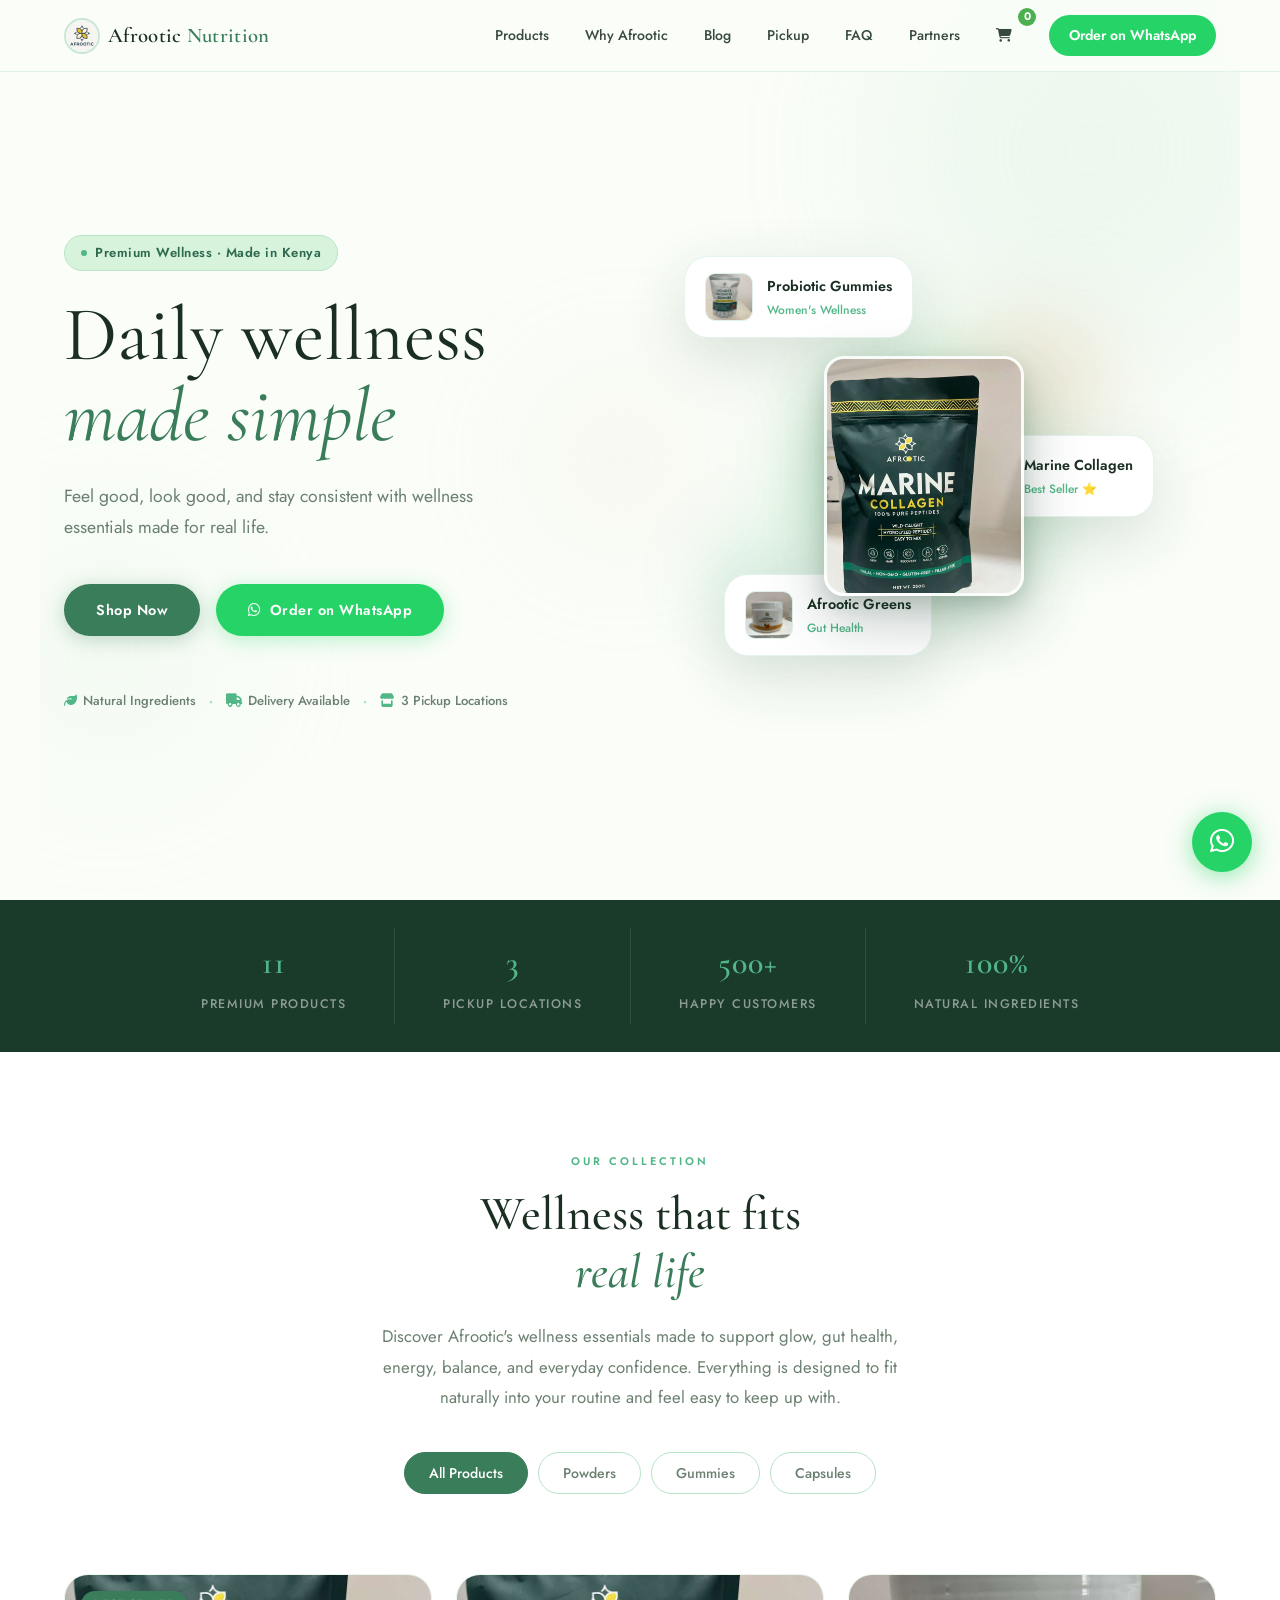
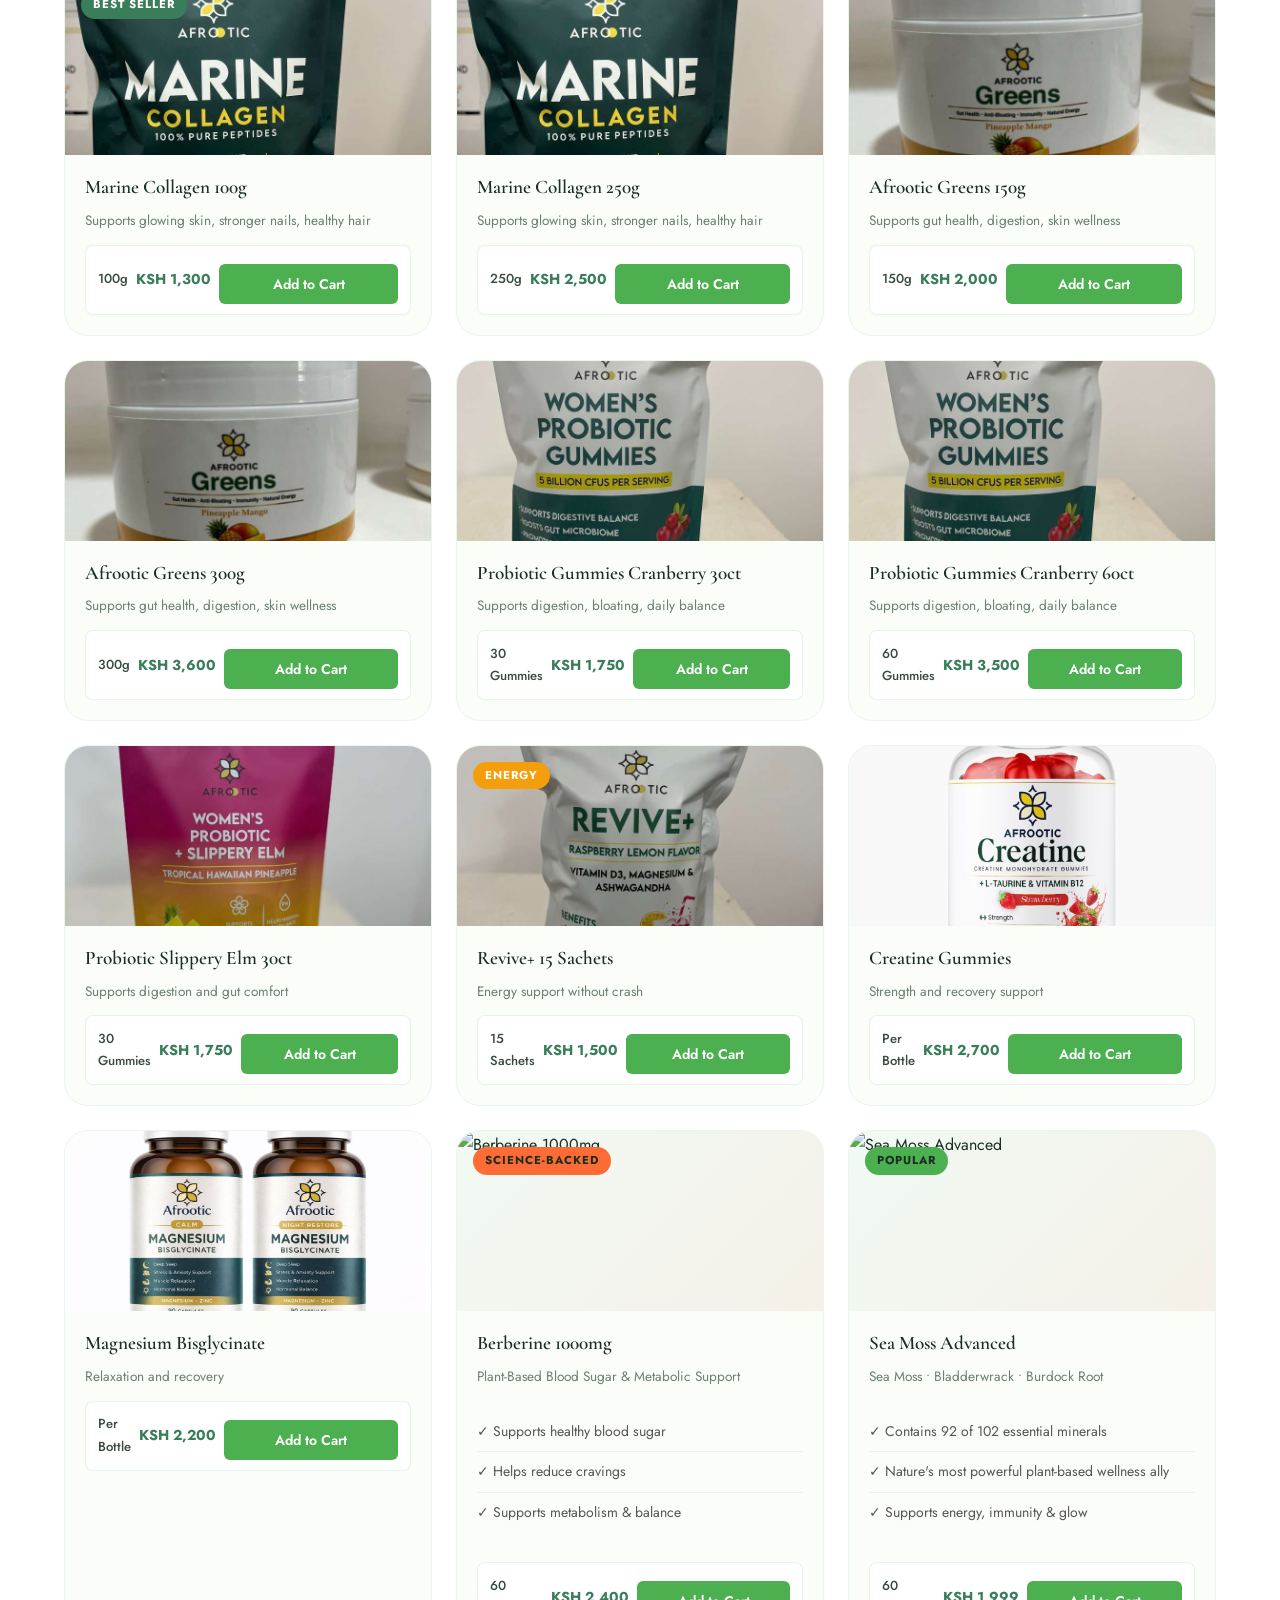
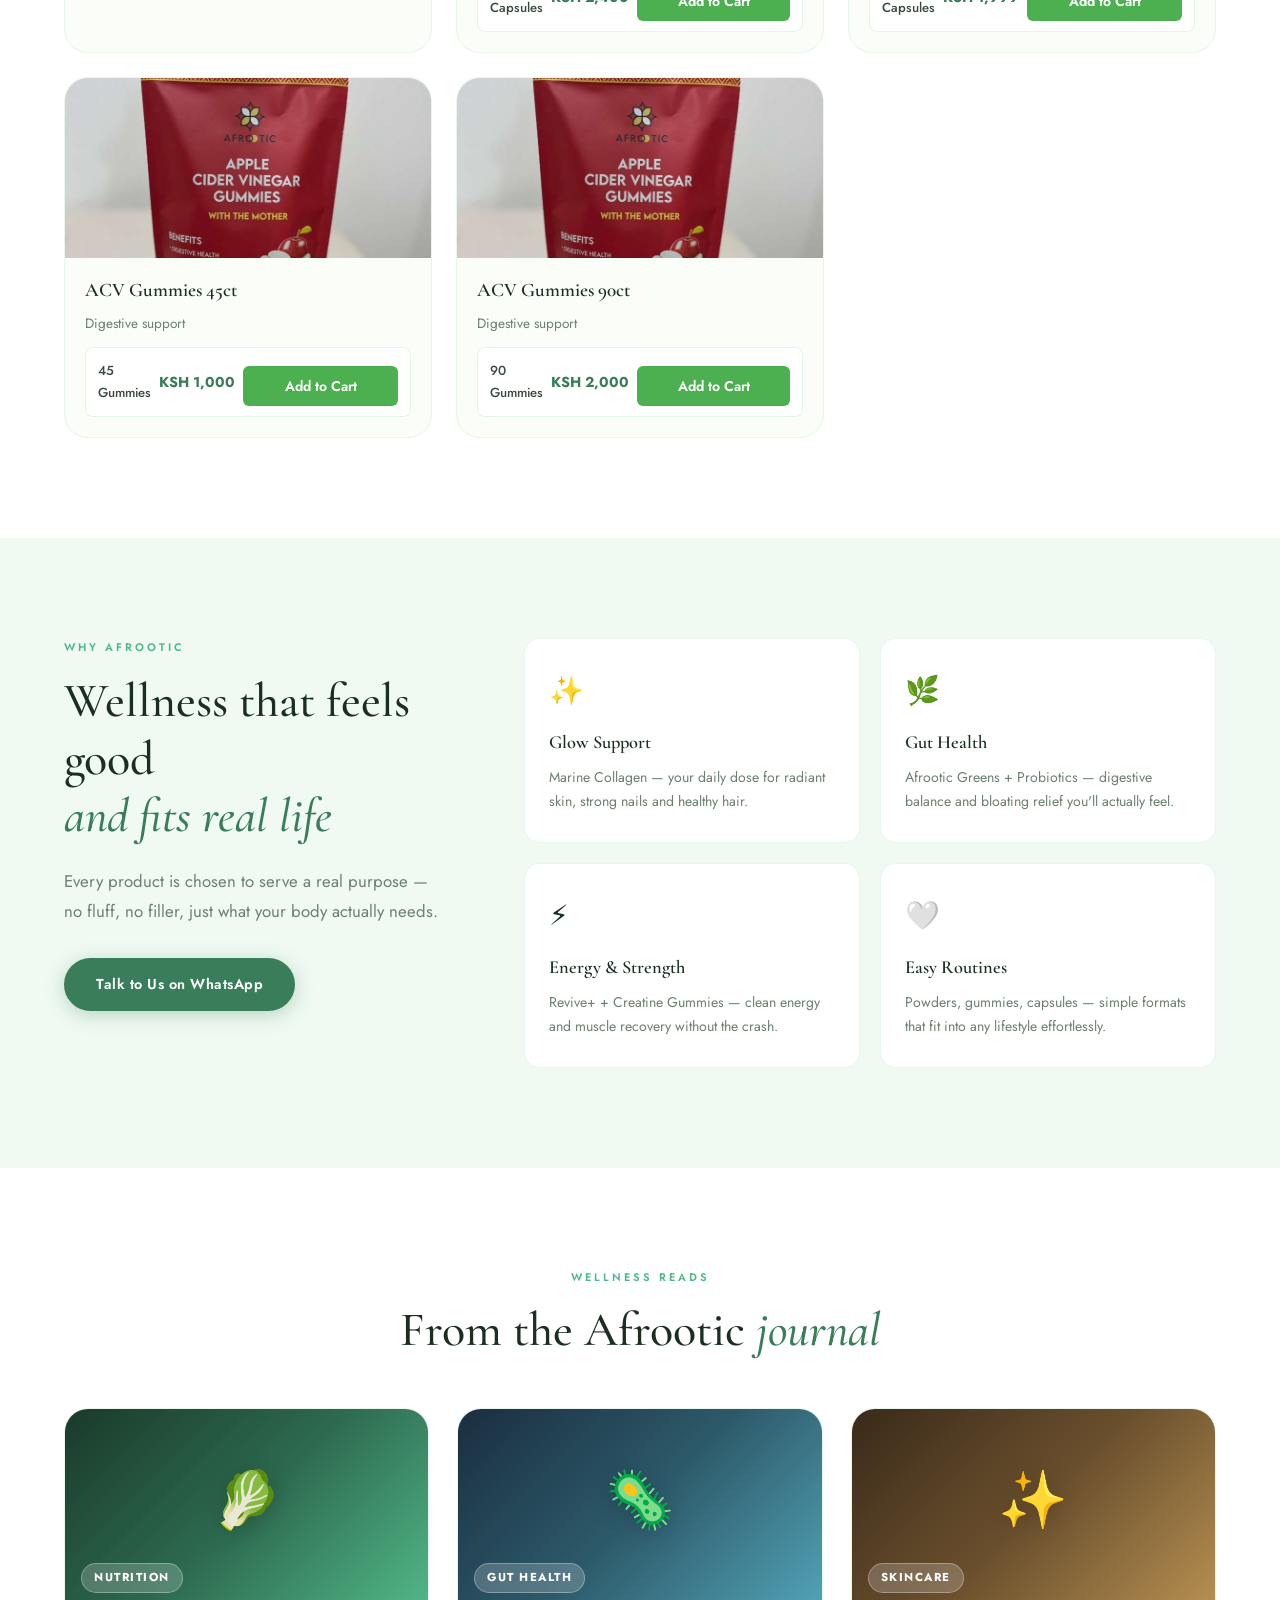
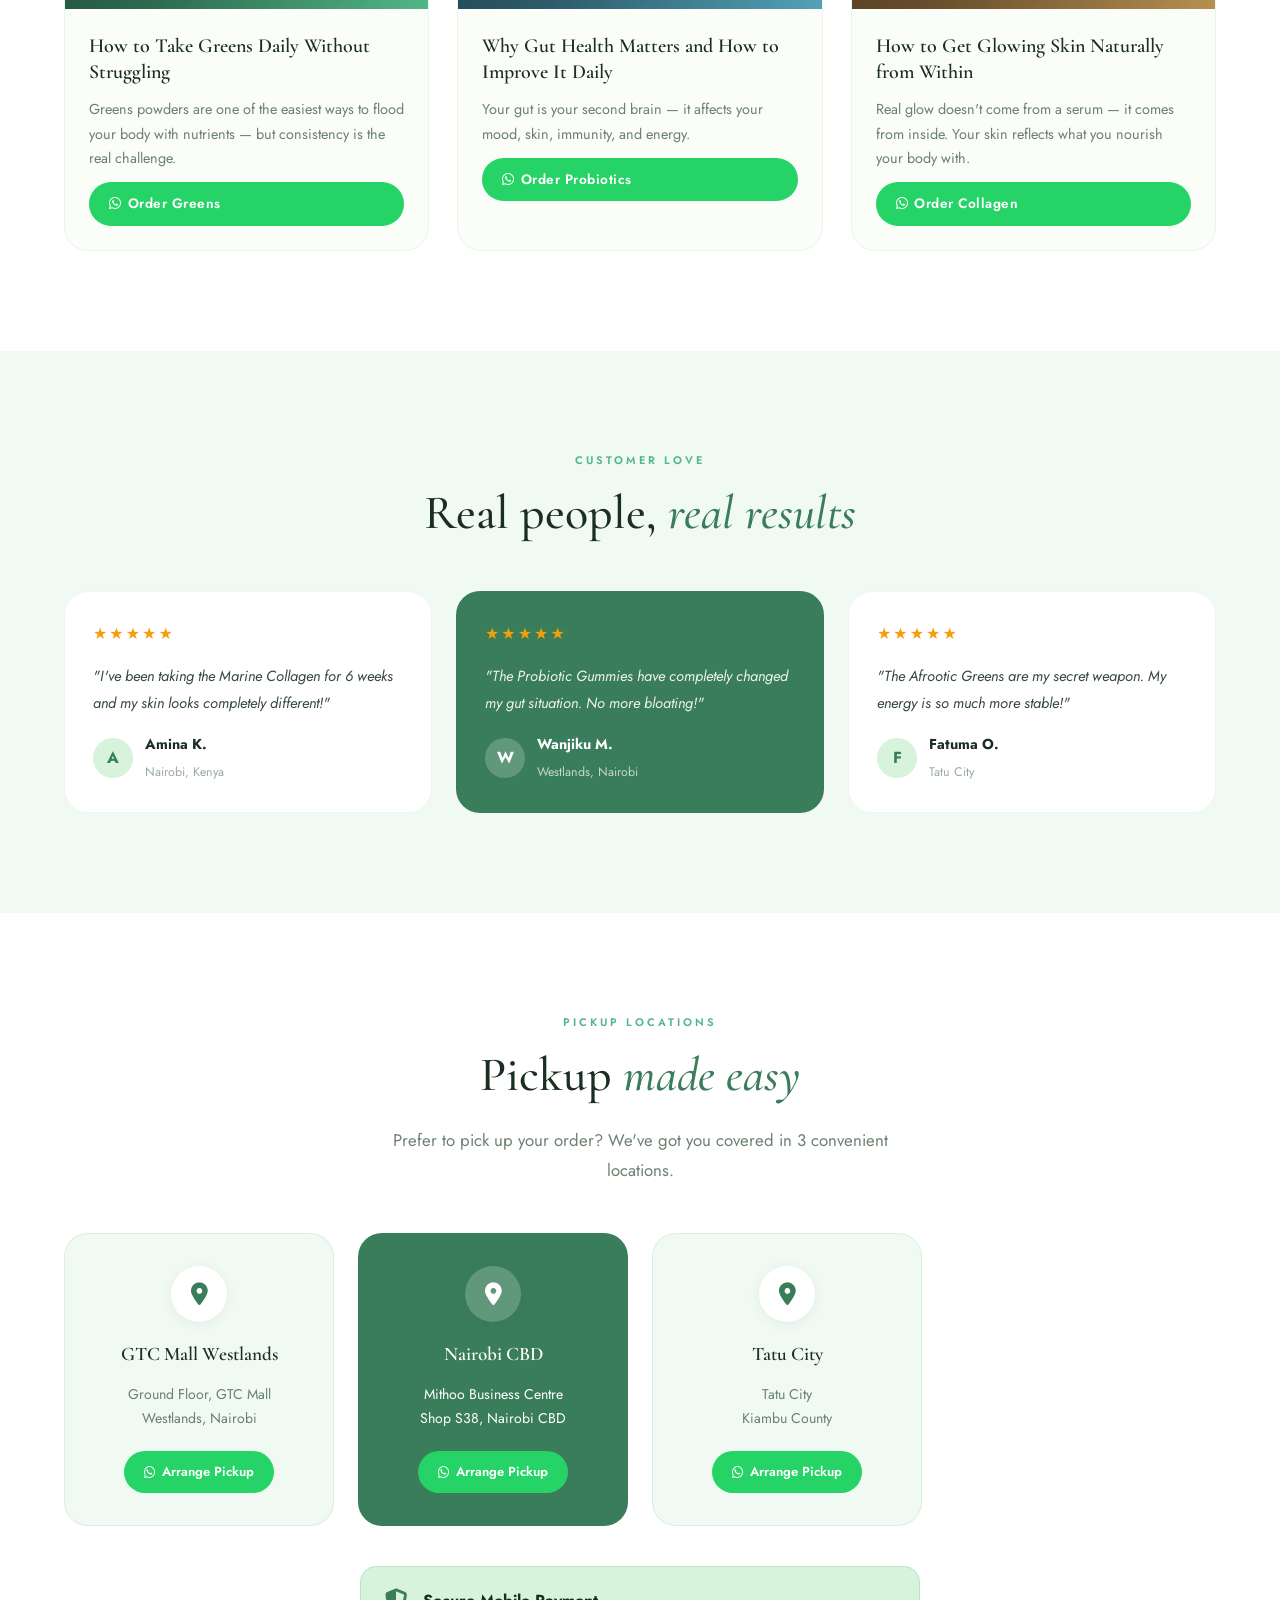
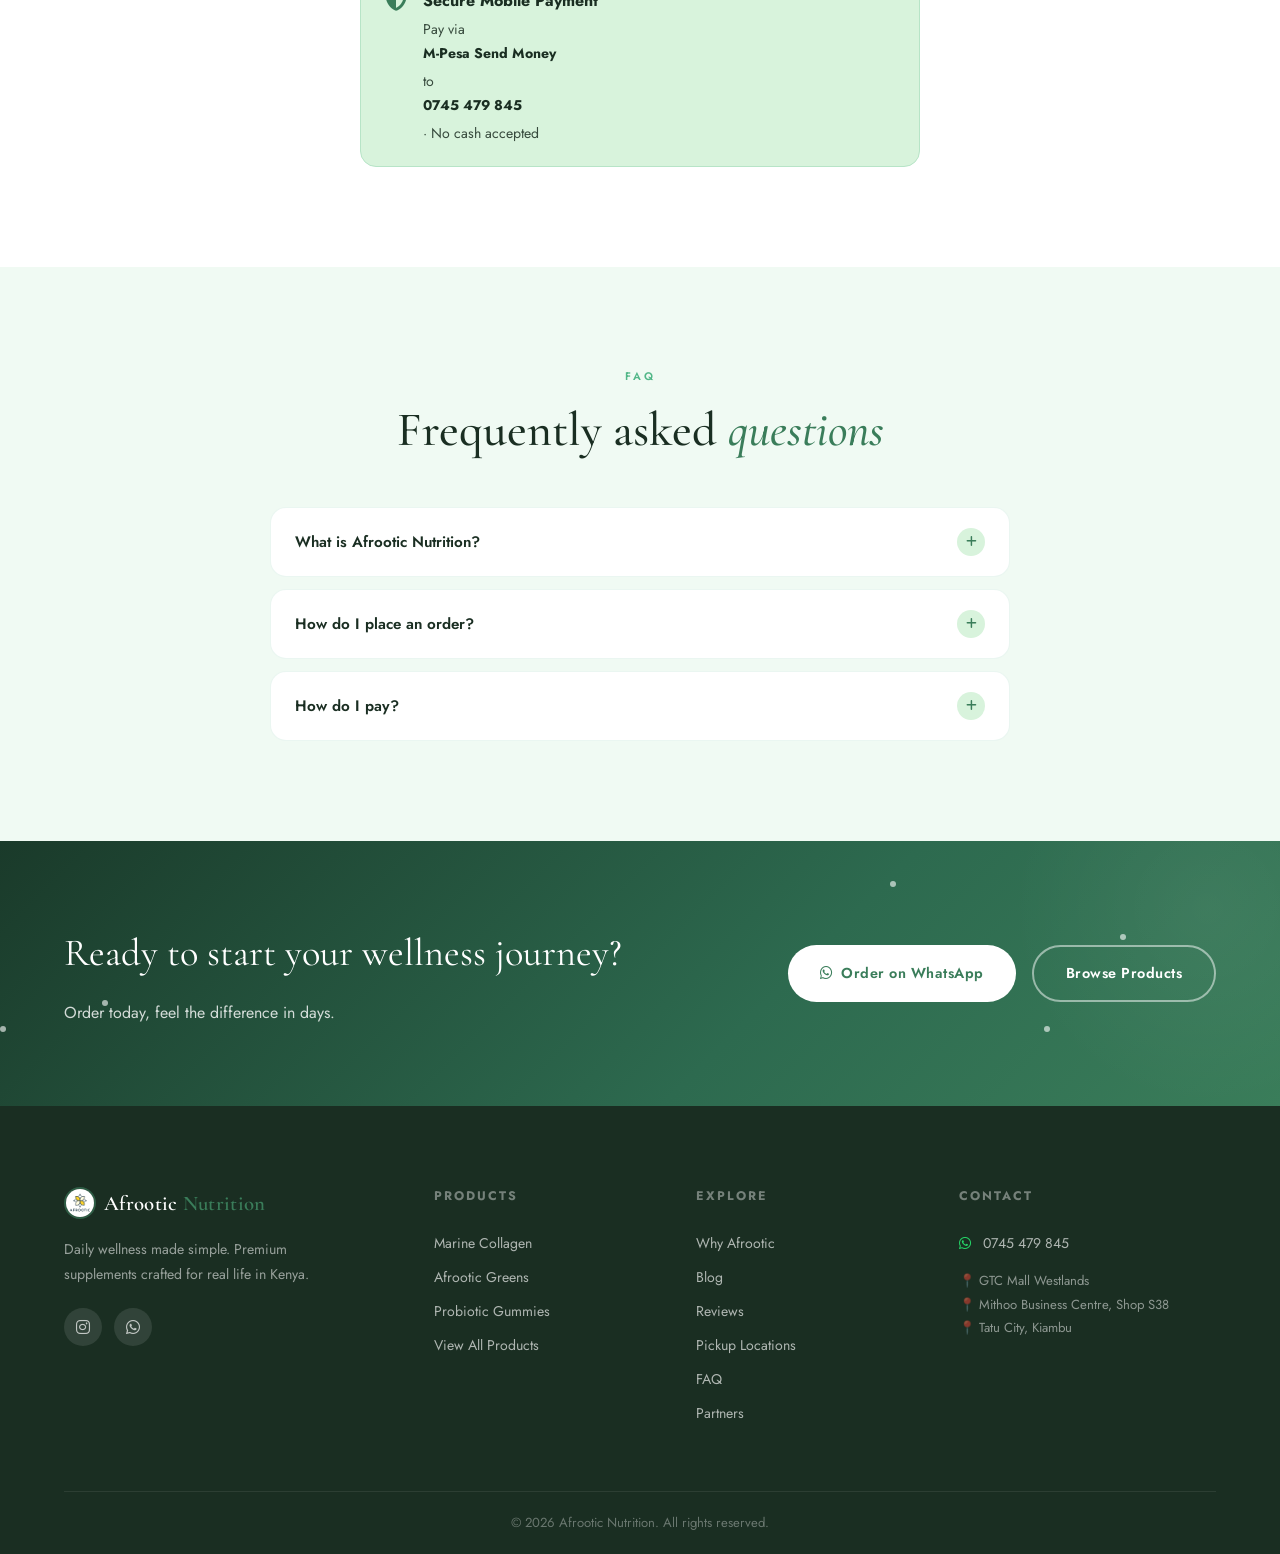
==== index.html @ b2a1a31c "Update index.html" ====
<!DOCTYPE html>
<html lang="en">
<head>
<meta charset="UTF-8" />
<meta name="viewport" content="width=device-width, initial-scale=1.0" />
<title>Afrootic Nutrition | Daily Wellness Made Simple</title>
<meta name="description" content="Afrootic Nutrition – Premium wellness essentials made for real life. Shop Marine Collagen, Greens, Probiotics, Creatine Gummies and more. Order online or on WhatsApp. Delivery & pickup available in Nairobi and Kiambu." />
<meta name="keywords" content="Afrootic Nutrition, marine collagen Kenya, greens powder Nairobi, probiotic gummies, women wellness Kenya, gut health supplements, collagen powder Kenya, sea moss capsules, magnesium bisglycinate, berberine supplement" />
<meta name="author" content="Afrootic Nutrition" />
<meta property="og:title" content="Afrootic Nutrition | Daily Wellness Made Simple" />
<meta property="og:description" content="Feel good, look good, and stay consistent with wellness essentials made for real life." />
<meta property="og:type" content="website" />
<meta property="og:url" content="https://afrootic.co.ke" />
<link rel="canonical" href="https://afrootic.co.ke" />
<!-- Fonts -->
<link rel="preconnect" href="https://fonts.googleapis.com" />
<link rel="preconnect" href="https://fonts.gstatic.com" crossorigin />
<link href="https://fonts.googleapis.com/css2?family=Cormorant+Garamond:ital,wght@0,300;0,400;0,500;0,600;1,300;1,400&family=Jost:wght@300;400;500;600;700&display=swap" rel="stylesheet" />
<!-- Font Awesome -->
<link rel="stylesheet" href="https://cdn.jsdelivr.net/npm/@fortawesome/fontawesome-free@6.5.0/css/all.min.css" />
<!-- Main CSS -->
<link rel="stylesheet" href="css/style.css" />
<!-- Animations CSS -->
<link rel="stylesheet" href="css/animations.css" />
<style>
/* Cart Icon Styles */
.cart-icon {
    position: relative;
    color: #2C5F2D;
    font-size: 20px;
    margin-right: 15px;
}
.cart-count {
    position: absolute;
    top: -8px;
    right: -10px;
    background: #4CAF50;
    color: white;
    border-radius: 50%;
    width: 18px;
    height: 18px;
    display: flex;
    align-items: center;
    justify-content: center;
    font-size: 11px;
    font-weight: bold;
}
.add-to-cart-btn {
    width: 100%;
    padding: 10px 15px;
    background: #4CAF50;
    color: white;
    border: none;
    border-radius: 6px;
    font-size: 14px;
    font-weight: 600;
    cursor: pointer;
    transition: all 0.3s;
    margin-top: 8px;
}
.add-to-cart-btn:hover {
    background: #45a049;
    transform: translateY(-2px);
    box-shadow: 0 4px 12px rgba(76, 175, 80, 0.3);
}
.cart-notification {
    position: fixed;
    bottom: 100px;
    right: 20px;
    background: #4CAF50;
    color: white;
    padding: 15px 25px;
    border-radius: 8px;
    box-shadow: 0 4px 12px rgba(0,0,0,0.2);
    z-index: 10000;
    transform: translateX(400px);
    transition: transform 0.3s ease;
    font-weight: 500;
}
.cart-notification.show {
    transform: translateX(0);
}
</style>
</head>
<body>
<!-- ============================================================
NAVIGATION
============================================================ -->
<header id="navbar">
<div class="nav-container">
<a href="index.html" class="logo">
<img src="images/logo.jpg" alt="Afrootic Nutrition Logo" class="logo-img" />
<span class="logo-text">Afrootic <span>Nutrition</span></span>
</a>
<nav class="nav-links" id="navLinks">
<a href="#collection">Products</a>
<a href="#why">Why Afrootic</a>
<a href="#blog">Blog</a>
<a href="#pickup">Pickup</a>
<a href="#faq">FAQ</a>
<a href="opportunities.html">Partners</a>
<a href="cart.html" class="cart-icon">
<i class="fas fa-shopping-cart"></i>
<span class="cart-count" id="cart-count">0</span>
</a>
<a href="https://wa.me/254745479845?text=Hi!%20I%27d%20like%20to%20order%20from%20Afrootic%20Nutrition" target="_blank" class="nav-cta">Order on WhatsApp</a>
</nav>
<button class="hamburger" id="hamburger" aria-label="Open menu">
<span></span><span></span><span></span>
</button>
</div>
</header>
<!-- Mobile Menu Overlay -->
<div class="mobile-overlay" id="mobileOverlay"></div>
<!-- ============================================================
HERO SECTION
============================================================ -->
<section class="hero" id="home">
<div class="hero-bg-shapes">
<div class="shape shape-1"></div>
<div class="shape shape-2"></div>
<div class="shape shape-3"></div>
</div>
<div class="hero-content">
<div class="hero-badge">
<span class="badge-dot"></span>
Premium Wellness · Made in Kenya
</div>
<h1 class="hero-headline">Daily wellness<br /><em>made simple</em></h1>
<p class="hero-sub">Feel good, look good, and stay consistent with wellness essentials made for real life.</p>
<div class="hero-cta-group">
<a href="#collection" class="btn btn-primary">Shop Now</a>
<a href="https://wa.me/254745479845?text=Hi!%20I%27d%20like%20to%20order%20from%20Afrootic%20Nutrition" target="_blank" class="btn btn-whatsapp">
<i class="fab fa-whatsapp"></i> Order on WhatsApp
</a>
</div>
<div class="hero-trust">
<div class="trust-item"><i class="fas fa-leaf"></i> Natural Ingredients</div>
<div class="trust-divider">·</div>
<div class="trust-item"><i class="fas fa-truck"></i> Delivery Available</div>
<div class="trust-divider">·</div>
<div class="trust-item"><i class="fas fa-store"></i> 3 Pickup Locations</div>
</div>
</div>
<div class="hero-visual">
<div class="hero-product-stack">
<div class="product-orb orb-1"></div>
<div class="product-orb orb-2"></div>
<div class="product-orb orb-3"></div>
<div class="hero-center-img floating">
<img src="images/marine-collagen-250g.jpg" alt="Marine Collagen 250g" />
</div>
<div class="hero-product-card floating">
<div class="hpc-img"><img src="images/marine-collagen-100g.jpg" alt="Marine Collagen" /></div>
<div class="hpc-info">
<strong>Marine Collagen</strong>
<span>Best Seller ⭐</span>
</div>
</div>
<div class="hero-product-card floating delay-1">
<div class="hpc-img"><img src="images/greens-pineapple-mango.jpg" alt="Afrootic Greens" /></div>
<div class="hpc-info">
<strong>Afrootic Greens</strong>
<span>Gut Health</span>
</div>
</div>
<div class="hero-product-card floating delay-2">
<div class="hpc-img"><img src="images/probiotic-cranberry.jpg" alt="Probiotic Gummies" /></div>
<div class="hpc-info">
<strong>Probiotic Gummies</strong>
<span>Women's Wellness</span>
</div>
</div>
</div>
</div>
</section>
<!-- ============================================================
COLLECTION INTRO
============================================================ -->
<section class="collection-intro" id="collection">
<div class="container">
<div class="section-tag">OUR COLLECTION</div>
<h2 class="section-title">Wellness that fits<br /><em>real life</em></h2>
<p class="section-sub">Discover Afrootic's wellness essentials made to support glow, gut health, energy, balance, and everyday confidence. Everything is designed to fit naturally into your routine and feel easy to keep up with.</p>
<div class="category-pills">
<button class="pill active" data-filter="all">All Products</button>
<button class="pill" data-filter="powder">Powders</button>
<button class="pill" data-filter="gummies">Gummies</button>
<button class="pill" data-filter="capsules">Capsules</button>
</div>
</div>
</section>
<!-- ============================================================
PRODUCTS SECTION
============================================================ -->
<section class="products" id="products">
<div class="container">
<div class="products-grid" id="productsGrid">
<!-- 1. Marine Collagen 100g -->
<div class="product-card" data-category="powder">
<div class="product-badge bestseller">Best Seller</div>
<div class="product-image-wrap">
<img src="images/marine-collagen-250g.jpg" alt="Afrootic Marine Collagen" class="product-photo" loading="lazy" />
</div>
<div class="product-info">
<h3 class="product-name">Marine Collagen 100g</h3>
<p class="product-benefit">Supports glowing skin, stronger nails, healthy hair</p>
<div class="product-variants single">
<div class="variant">
<span class="variant-size">100g</span>
<span class="variant-price">KSH 1,300</span>
<button class="add-to-cart-btn" data-id="1" data-name="Marine Collagen 100g" data-price="1300" data-image="images/marine-collagen-250g.jpg">Add to Cart</button>
</div>
</div>
</div>
</div>
<!-- 2. Marine Collagen 250g -->
<div class="product-card" data-category="powder">
<div class="product-image-wrap">
<img src="images/marine-collagen-250g.jpg" alt="Afrootic Marine Collagen 250g" class="product-photo" loading="lazy" />
</div>
<div class="product-info">
<h3 class="product-name">Marine Collagen 250g</h3>
<p class="product-benefit">Supports glowing skin, stronger nails, healthy hair</p>
<div class="product-variants single">
<div class="variant">
<span class="variant-size">250g</span>
<span class="variant-price">KSH 2,500</span>
<button class="add-to-cart-btn" data-id="2" data-name="Marine Collagen 250g" data-price="2500" data-image="images/marine-collagen-250g.jpg">Add to Cart</button>
</div>
</div>
</div>
</div>
<!-- 3. Afrootic Greens 150g -->
<div class="product-card" data-category="powder">
<div class="product-image-wrap">
<img src="images/greens-pineapple-mango.jpg" alt="Afrootic Greens" class="product-photo" loading="lazy" />
</div>
<div class="product-info">
<h3 class="product-name">Afrootic Greens 150g</h3>
<p class="product-benefit">Supports gut health, digestion, skin wellness</p>
<div class="product-variants single">
<div class="variant">
<span class="variant-size">150g</span>
<span class="variant-price">KSH 2,000</span>
<button class="add-to-cart-btn" data-id="3" data-name="Afrootic Greens 150g" data-price="2000" data-image="images/greens-pineapple-mango.jpg">Add to Cart</button>
</div>
</div>
</div>
</div>
<!-- 4. Afrootic Greens 300g -->
<div class="product-card" data-category="powder">
<div class="product-image-wrap">
<img src="images/greens-pineapple-mango.jpg" alt="Afrootic Greens 300g" class="product-photo" loading="lazy" />
</div>
<div class="product-info">
<h3 class="product-name">Afrootic Greens 300g</h3>
<p class="product-benefit">Supports gut health, digestion, skin wellness</p>
<div class="product-variants single">
<div class="variant">
<span class="variant-size">300g</span>
<span class="variant-price">KSH 3,600</span>
<button class="add-to-cart-btn" data-id="4" data-name="Afrootic Greens 300g" data-price="3600" data-image="images/greens-pineapple-mango.jpg">Add to Cart</button>
</div>
</div>
</div>
</div>
<!-- 5. Probiotic Gummies Cranberry 30ct -->
<div class="product-card" data-category="gummies">
<div class="product-image-wrap">
<img src="images/probiotic-cranberry.jpg" alt="Women's Probiotic Gummies" class="product-photo" loading="lazy" />
</div>
<div class="product-info">
<h3 class="product-name">Probiotic Gummies Cranberry 30ct</h3>
<p class="product-benefit">Supports digestion, bloating, daily balance</p>
<div class="product-variants single">
<div class="variant">
<span class="variant-size">30 Gummies</span>
<span class="variant-price">KSH 1,750</span>
<button class="add-to-cart-btn" data-id="5" data-name="Probiotic Gummies Cranberry 30ct" data-price="1750" data-image="images/probiotic-cranberry.jpg">Add to Cart</button>
</div>
</div>
</div>
</div>
<!-- 6. Probiotic Gummies Cranberry 60ct -->
<div class="product-card" data-category="gummies">
<div class="product-image-wrap">
<img src="images/probiotic-cranberry.jpg" alt="Women's Probiotic Gummies 60ct" class="product-photo" loading="lazy" />
</div>
<div class="product-info">
<h3 class="product-name">Probiotic Gummies Cranberry 60ct</h3>
<p class="product-benefit">Supports digestion, bloating, daily balance</p>
<div class="product-variants single">
<div class="variant">
<span class="variant-size">60 Gummies</span>
<span class="variant-price">KSH 3,500</span>
<button class="add-to-cart-btn" data-id="6" data-name="Probiotic Gummies Cranberry 60ct" data-price="3500" data-image="images/probiotic-cranberry.jpg">Add to Cart</button>
</div>
</div>
</div>
</div>
<!-- 7. Probiotic Slippery Elm 30ct -->
<div class="product-card" data-category="gummies">
<div class="product-image-wrap">
<img src="images/probiotic-slippery-elm.jpg" alt="Probiotic Slippery Elm" class="product-photo" loading="lazy" />
</div>
<div class="product-info">
<h3 class="product-name">Probiotic Slippery Elm 30ct</h3>
<p class="product-benefit">Supports digestion and gut comfort</p>
<div class="product-variants single">
<div class="variant">
<span class="variant-size">30 Gummies</span>
<span class="variant-price">KSH 1,750</span>
<button class="add-to-cart-btn" data-id="7" data-name="Probiotic Slippery Elm 30ct" data-price="1750" data-image="images/probiotic-slippery-elm.jpg">Add to Cart</button>
</div>
</div>
</div>
</div>
<!-- 8. Revive+ 15 Sachets -->
<div class="product-card" data-category="powder">
<div class="product-badge new">Energy</div>
<div class="product-image-wrap">
<img src="images/revive-plus-2.jpg" alt="Afrootic Revive+" class="product-photo" loading="lazy" />
</div>
<div class="product-info">
<h3 class="product-name">Revive+ 15 Sachets</h3>
<p class="product-benefit">Energy support without crash</p>
<div class="product-variants single">
<div class="variant">
<span class="variant-size">15 Sachets</span>
<span class="variant-price">KSH 1,500</span>
<button class="add-to-cart-btn" data-id="8" data-name="Revive+ 15 Sachets" data-price="1500" data-image="images/revive-plus-2.jpg">Add to Cart</button>
</div>
</div>
</div>
</div>
<!-- 9. Creatine Gummies -->
<div class="product-card" data-category="gummies">
<div class="product-image-wrap">
<img src="images/creatine-gummies.jpg" alt="Creatine Gummies" class="product-photo" loading="lazy" />
</div>
<div class="product-info">
<h3 class="product-name">Creatine Gummies</h3>
<p class="product-benefit">Strength and recovery support</p>
<div class="product-variants single">
<div class="variant">
<span class="variant-size">Per Bottle</span>
<span class="variant-price">KSH 2,700</span>
<button class="add-to-cart-btn" data-id="9" data-name="Creatine Gummies" data-price="2700" data-image="images/creatine-gummies.jpg">Add to Cart</button>
</div>
</div>
</div>
</div>
<!-- 10. Magnesium Bisglycinate -->
<div class="product-card" data-category="capsules">
<div class="product-image-wrap">
<img src="images/magnesium-bisglycinate.jpg" alt="Magnesium Bisglycinate" class="product-photo" loading="lazy" />
</div>
<div class="product-info">
<h3 class="product-name">Magnesium Bisglycinate</h3>
<p class="product-benefit">Relaxation and recovery</p>
<div class="product-variants single">
<div class="variant">
<span class="variant-size">Per Bottle</span>
<span class="variant-price">KSH 2,200</span>
<button class="add-to-cart-btn" data-id="10" data-name="Magnesium Bisglycinate" data-price="2200" data-image="images/magnesium-bisglycinate.jpg">Add to Cart</button>
</div>
</div>
</div>
</div>
<!-- 11. Berberine 1000mg -->
<div class="product-card" data-category="capsules">
<div class="product-badge science">Science-Backed</div>
<div class="product-image-wrap">
<img src="images/berberine-1000mg.jpg" alt="Berberine 1000mg" class="product-photo" loading="lazy" />
</div>
<div class="product-info">
<h3 class="product-name">Berberine 1000mg</h3>
<p class="product-benefit">Plant-Based Blood Sugar & Metabolic Support</p>
<ul class="product-features">
<li>✓ Supports healthy blood sugar</li>
<li>✓ Helps reduce cravings</li>
<li>✓ Supports metabolism & balance</li>
</ul>
<div class="product-variants single">
<div class="variant">
<span class="variant-size">60 Capsules</span>
<span class="variant-price">KSH 2,400</span>
<button class="add-to-cart-btn" data-id="11" data-name="Berberine 1000mg" data-price="2400" data-image="images/berberine-1000mg.jpg">Add to Cart</button>
</div>
</div>
</div>
</div>
<!-- 12. Sea Moss Advanced -->
<div class="product-card" data-category="capsules">
<div class="product-badge popular">Popular</div>
<div class="product-image-wrap">
<img src="images/sea-moss-advanced.jpg" alt="Sea Moss Advanced" class="product-photo" loading="lazy" />
</div>
<div class="product-info">
<h3 class="product-name">Sea Moss Advanced</h3>
<p class="product-benefit">Sea Moss • Bladderwrack • Burdock Root</p>
<ul class="product-features">
<li>✓ Contains 92 of 102 essential minerals</li>
<li>✓ Nature's most powerful plant-based wellness ally</li>
<li>✓ Supports energy, immunity & glow</li>
</ul>
<div class="product-variants single">
<div class="variant">
<span class="variant-size">60 Capsules</span>
<span class="variant-price">KSH 1,999</span>
<button class="add-to-cart-btn" data-id="12" data-name="Sea Moss Advanced" data-price="1999" data-image="images/sea-moss-advanced.jpg">Add to Cart</button>
</div>
</div>
</div>
</div>
<!-- 13. ACV Gummies 45ct -->
<div class="product-card" data-category="gummies">
<div class="product-image-wrap">
<img src="images/acv-gummies-90.jpg" alt="ACV Gummies" class="product-photo" loading="lazy" />
</div>
<div class="product-info">
<h3 class="product-name">ACV Gummies 45ct</h3>
<p class="product-benefit">Digestive support</p>
<div class="product-variants single">
<div class="variant">
<span class="variant-size">45 Gummies</span>
<span class="variant-price">KSH 1,000</span>
<button class="add-to-cart-btn" data-id="13" data-name="ACV Gummies 45ct" data-price="1000" data-image="images/acv-gummies-90.jpg">Add to Cart</button>
</div>
</div>
</div>
</div>
<!-- 14. ACV Gummies 90ct -->
<div class="product-card" data-category="gummies">
<div class="product-image-wrap">
<img src="images/acv-gummies-90.jpg" alt="ACV Gummies 90ct" class="product-photo" loading="lazy" />
</div>
<div class="product-info">
<h3 class="product-name">ACV Gummies 90ct</h3>
<p class="product-benefit">Digestive support</p>
<div class="product-variants single">
<div class="variant">
<span class="variant-size">90 Gummies</span>
<span class="variant-price">KSH 2,000</span>
<button class="add-to-cart-btn" data-id="14" data-name="ACV Gummies 90ct" data-price="2000" data-image="images/acv-gummies-90.jpg">Add to Cart</button>
</div>
</div>
</div>
</div>
</div>
</div>
</section>
<!-- ============================================================
WHY AFROOTIC
============================================================ -->
<section class="why-section" id="why">
<div class="container">
<div class="why-inner">
<div class="why-text">
<div class="section-tag">WHY AFROOTIC</div>
<h2 class="section-title">Wellness that feels good<br /><em>and fits real life</em></h2>
<p class="section-sub">Every product is chosen to serve a real purpose — no fluff, no filler, just what your body actually needs.</p>
<a href="https://wa.me/254745479845?text=Hi!%20I%27d%20like%20to%20learn%20more%20about%20Afrootic%20Nutrition" target="_blank" class="btn btn-primary">Talk to Us on WhatsApp</a>
</div>
<div class="why-grid">
<div class="why-card">
<div class="why-icon">✨</div>
<h4>Glow Support</h4>
<p>Marine Collagen — your daily dose for radiant skin, strong nails and healthy hair.</p>
</div>
<div class="why-card">
<div class="why-icon">🌿</div>
<h4>Gut Health</h4>
<p>Afrootic Greens + Probiotics — digestive balance and bloating relief you'll actually feel.</p>
</div>
<div class="why-card">
<div class="why-icon">⚡</div>
<h4>Energy & Strength</h4>
<p>Revive+ + Creatine Gummies — clean energy and muscle recovery without the crash.</p>
</div>
<div class="why-card">
<div class="why-icon">🤍</div>
<h4>Easy Routines</h4>
<p>Powders, gummies, capsules — simple formats that fit into any lifestyle effortlessly.</p>
</div>
</div>
</div>
</div>
</section>
<!-- ============================================================
BLOG SECTION
============================================================ -->
<section class="blog-section" id="blog">
<div class="container">
<div class="section-tag">WELLNESS READS</div>
<h2 class="section-title">From the Afrootic <em>journal</em></h2>
<div class="blog-grid">
<article class="blog-card">
<a href="blog/greens-daily.html" class="blog-card-link"></a>
<div class="blog-image blog-img-1">
<div class="blog-cat-tag">Nutrition</div>
</div>
<div class="blog-content">
<h3>How to Take Greens Daily Without Struggling</h3>
<p>Greens powders are one of the easiest ways to flood your body with nutrients — but consistency is the real challenge.</p>
<a href="https://wa.me/254745479845?text=Hi!%20I%27d%20like%20to%20order%20Afrootic%20Greens" target="_blank" class="btn btn-wa-small"><i class="fab fa-whatsapp"></i> Order Greens</a>
</div>
</article>
<article class="blog-card">
<a href="blog/gut-health.html" class="blog-card-link"></a>
<div class="blog-image blog-img-2">
<div class="blog-cat-tag">Gut Health</div>
</div>
<div class="blog-content">
<h3>Why Gut Health Matters and How to Improve It Daily</h3>
<p>Your gut is your second brain — it affects your mood, skin, immunity, and energy.</p>
<a href="https://wa.me/254745479845?text=Hi!%20I%27d%20like%20to%20order%20Women%27s%20Probiotic%20Gummies" target="_blank" class="btn btn-wa-small"><i class="fab fa-whatsapp"></i> Order Probiotics</a>
</div>
</article>
<article class="blog-card">
<a href="blog/glowing-skin.html" class="blog-card-link"></a>
<div class="blog-image blog-img-3">
<div class="blog-cat-tag">Skincare</div>
</div>
<div class="blog-content">
<h3>How to Get Glowing Skin Naturally from Within</h3>
<p>Real glow doesn't come from a serum — it comes from inside. Your skin reflects what you nourish your body with.</p>
<a href="https://wa.me/254745479845?text=Hi!%20I%27d%20like%20to%20order%20Marine%20Collagen" target="_blank" class="btn btn-wa-small"><i class="fab fa-whatsapp"></i> Order Collagen</a>
</div>
</article>
</div>
</div>
</section>
<!-- ============================================================
TESTIMONIALS
============================================================ -->
<section class="testimonials-section" id="testimonials">
<div class="container">
<div class="section-tag">CUSTOMER LOVE</div>
<h2 class="section-title">Real people, <em>real results</em></h2>
<div class="testimonials-grid">
<div class="testimonial-card">
<div class="stars">★★★★★</div>
<p>"I've been taking the Marine Collagen for 6 weeks and my skin looks completely different!"</p>
<div class="reviewer">
<div class="reviewer-avatar">A</div>
<div><strong>Amina K.</strong><span>Nairobi, Kenya</span></div>
</div>
</div>
<div class="testimonial-card featured">
<div class="stars">★★★★★</div>
<p>"The Probiotic Gummies have completely changed my gut situation. No more bloating!"</p>
<div class="reviewer">
<div class="reviewer-avatar">W</div>
<div><strong>Wanjiku M.</strong><span>Westlands, Nairobi</span></div>
</div>
</div>
<div class="testimonial-card">
<div class="stars">★★★★★</div>
<p>"The Afrootic Greens are my secret weapon. My energy is so much more stable!"</p>
<div class="reviewer">
<div class="reviewer-avatar">F</div>
<div><strong>Fatuma O.</strong><span>Tatu City</span></div>
</div>
</div>
</div>
</div>
</section>
<!-- ============================================================
PICKUP SECTION
============================================================ -->
<section class="pickup-section" id="pickup">
<div class="container">
<div class="section-tag">PICKUP LOCATIONS</div>
<h2 class="section-title">Pickup <em>made easy</em></h2>
<p class="section-sub">Prefer to pick up your order? We've got you covered in 3 convenient locations.</p>
<div class="pickup-grid">
<div class="pickup-card">
<div class="pickup-icon"><i class="fas fa-map-marker-alt"></i></div>
<h4>GTC Mall Westlands</h4>
<p>Ground Floor, GTC Mall<br />Westlands, Nairobi</p>
<a href="https://wa.me/254745479845" target="_blank" class="btn-pickup-wa"><i class="fab fa-whatsapp"></i> Arrange Pickup</a>
</div>
<div class="pickup-card featured-location">
<div class="pickup-icon"><i class="fas fa-map-marker-alt"></i></div>
<h4>Nairobi CBD</h4>
<p>Mithoo Business Centre<br />Shop S38, Nairobi CBD</p>
<a href="https://wa.me/254745479845" target="_blank" class="btn-pickup-wa"><i class="fab fa-whatsapp"></i> Arrange Pickup</a>
</div>
<div class="pickup-card">
<div class="pickup-icon"><i class="fas fa-map-marker-alt"></i></div>
<h4>Tatu City</h4>
<p>Tatu City<br />Kiambu County</p>
<a href="https://wa.me/254745479845" target="_blank" class="btn-pickup-wa"><i class="fab fa-whatsapp"></i> Arrange Pickup</a>
</div>
</div>
<div class="payment-note">
<i class="fas fa-shield-alt"></i>
<div>
<strong>Secure Mobile Payment</strong>
<p>Pay via <strong>M-Pesa Send Money</strong> to <strong>0745 479 845</strong> · No cash accepted</p>
</div>
</div>
</div>
</section>
<!-- ============================================================
FAQ SECTION
============================================================ -->
<section class="faq-section" id="faq">
<div class="container">
<div class="section-tag">FAQ</div>
<h2 class="section-title">Frequently asked <em>questions</em></h2>
<div class="faq-list">
<div class="faq-item">
<button class="faq-question"><span>What is Afrootic Nutrition?</span><span class="faq-icon"><i class="fas fa-plus"></i></span></button>
<div class="faq-answer">
<p>Afrootic Nutrition is a premium wellness brand based in Kenya, offering natural supplements designed for real life.</p>
</div>
</div>
<div class="faq-item">
<button class="faq-question"><span>How do I place an order?</span><span class="faq-icon"><i class="fas fa-plus"></i></span></button>
<div class="faq-answer">
<p>Click any "Order" button or message us on WhatsApp: 0745 479 845</p>
</div>
</div>
<div class="faq-item">
<button class="faq-question"><span>How do I pay?</span><span class="faq-icon"><i class="fas fa-plus"></i></span></button>
<div class="faq-answer">
<p>We accept M-Pesa Send Money to 0745 479 845. No cash accepted.</p>
</div>
</div>
</div>
</div>
</section>
<!-- ============================================================
FINAL CTA BANNER
============================================================ -->
<section class="cta-banner">
<div class="container">
<div class="cta-banner-inner">
<div class="cta-banner-text">
<h2>Ready to start your wellness journey?</h2>
<p>Order today, feel the difference in days.</p>
</div>
<div class="cta-banner-actions">
<a href="https://wa.me/254745479845" target="_blank" class="btn btn-white"><i class="fab fa-whatsapp"></i> Order on WhatsApp</a>
<a href="#collection" class="btn btn-outline-white">Browse Products</a>
</div>
</div>
</div>
</section>
<!-- ============================================================
FOOTER
============================================================ -->
<footer class="footer">
<div class="container">
<div class="footer-grid">
<div class="footer-brand">
<a href="index.html" class="logo footer-logo">
<img src="images/logo.jpg" alt="Afrootic Nutrition" class="logo-img footer-logo-img" />
<span class="logo-text">Afrootic <span>Nutrition</span></span>
</a>
<p>Daily wellness made simple. Premium supplements crafted for real life in Kenya.</p>
<div class="footer-social">
<a href="https://www.instagram.com/afrooticnutrition/" target="_blank"><i class="fab fa-instagram"></i></a>
<a href="https://wa.me/254745479845" target="_blank"><i class="fab fa-whatsapp"></i></a>
</div>
</div>
<div class="footer-col">
<h5>Products</h5>
<a href="#products">Marine Collagen</a>
<a href="#products">Afrootic Greens</a>
<a href="#products">Probiotic Gummies</a>
<a href="#products">View All Products</a>
</div>
<div class="footer-col">
<h5>Explore</h5>
<a href="#why">Why Afrootic</a>
<a href="#blog">Blog</a>
<a href="#testimonials">Reviews</a>
<a href="#pickup">Pickup Locations</a>
<a href="#faq">FAQ</a>
<a href="opportunities.html">Partners</a>
</div>
<div class="footer-col">
<h5>Contact</h5>
<a href="https://wa.me/254745479845"><i class="fab fa-whatsapp"></i> 0745 479 845</a>
<p class="footer-note">📍 GTC Mall Westlands<br />📍 Mithoo Business Centre, Shop S38<br />📍 Tatu City, Kiambu</p>
</div>
</div>
<div class="footer-bottom">
<p>© 2025 Afrootic Nutrition. All rights reserved.</p>
</div>
</div>
</footer>
<!-- WhatsApp Float -->
<a href="https://wa.me/254745479845" target="_blank" class="whatsapp-float">
<i class="fab fa-whatsapp"></i>
</a>
<!-- Scripts -->
<script src="js/main.js"></script>
<script src="js/animations.js"></script>
<script src="js/cart.js"></script>
</body>
</html>
---- css/style.css ----
/* ============================================================
   AFROOTIC NUTRITION — PREMIUM WELLNESS BRAND STYLESHEET
   Color Palette: Forest Green, Warm White, Natural Earth
   ============================================================ */

/* ---- CSS CUSTOM PROPERTIES ---- */
:root {
  --green-dark:   #1a3a2a;
  --green-mid:    #2d6a4f;
  --green-main:   #3a7d5a;
  --green-light:  #52b788;
  --green-pale:   #b7e4c7;
  --green-mist:   #d8f3dc;
  --green-bg:     #f0faf3;

  --white:        #ffffff;
  --off-white:    #fafdf8;
  --cream:        #f5f0e8;
  --warm-beige:   #e8dcc8;
  --tan:          #c8a882;

  --text-dark:    #1a2e22;
  --text-mid:     #374a3d;
  --text-light:   #6b8070;
  --text-muted:   #9aaa9f;

  --wa-green:     #25d366;
  --wa-dark:      #128c7e;

  --shadow-sm:    0 2px 12px rgba(42, 90, 60, 0.08);
  --shadow-md:    0 8px 32px rgba(42, 90, 60, 0.12);
  --shadow-lg:    0 20px 60px rgba(42, 90, 60, 0.16);

  --radius-sm:    8px;
  --radius-md:    16px;
  --radius-lg:    24px;
  --radius-xl:    40px;

  --font-display: 'Cormorant Garamond', Georgia, serif;
  --font-body:    'Jost', 'Inter', system-ui, sans-serif;

  --nav-height:   72px;
  --transition:   0.3s cubic-bezier(0.4, 0, 0.2, 1);
}

/* ---- RESET & BASE ---- */
*, *::before, *::after { box-sizing: border-box; margin: 0; padding: 0; }

html {
  scroll-behavior: smooth;
  scroll-padding-top: var(--nav-height);
  font-size: 16px;
}

body {
  font-family: var(--font-body);
  background: var(--off-white);
  color: var(--text-dark);
  line-height: 1.7;
  overflow-x: hidden;
}

a { text-decoration: none; color: inherit; }
img { max-width: 100%; display: block; }
button { cursor: pointer; border: none; background: none; font-family: inherit; }
ul { list-style: none; }

.container {
  max-width: 1200px;
  margin: 0 auto;
  padding: 0 24px;
}

/* ---- TYPOGRAPHY ---- */
.section-tag {
  font-family: var(--font-body);
  font-size: 11px;
  font-weight: 600;
  letter-spacing: 3px;
  text-transform: uppercase;
  color: var(--green-light);
  margin-bottom: 16px;
  display: block;
}

.section-title {
  font-family: var(--font-display);
  font-size: clamp(2rem, 4vw, 3rem);
  font-weight: 500;
  line-height: 1.2;
  color: var(--text-dark);
  margin-bottom: 20px;
}

.section-title em {
  font-style: italic;
  color: var(--green-main);
}

.section-sub {
  font-size: 1.05rem;
  color: var(--text-light);
  max-width: 560px;
  line-height: 1.8;
}

/* ---- BUTTONS ---- */
.btn {
  display: inline-flex;
  align-items: center;
  gap: 8px;
  padding: 14px 32px;
  border-radius: 100px;
  font-family: var(--font-body);
  font-size: 0.9rem;
  font-weight: 600;
  letter-spacing: 0.5px;
  transition: var(--transition);
  cursor: pointer;
  white-space: nowrap;
}

.btn-primary {
  background: var(--green-main);
  color: var(--white);
  box-shadow: 0 4px 20px rgba(58, 125, 90, 0.3);
}
.btn-primary:hover {
  background: var(--green-dark);
  box-shadow: 0 6px 28px rgba(58, 125, 90, 0.4);
  transform: translateY(-2px);
}

.btn-whatsapp {
  background: var(--wa-green);
  color: var(--white);
  box-shadow: 0 4px 20px rgba(37, 211, 102, 0.3);
}
.btn-whatsapp:hover {
  background: var(--wa-dark);
  transform: translateY(-2px);
  box-shadow: 0 6px 28px rgba(37, 211, 102, 0.4);
}

.btn-white {
  background: var(--white);
  color: var(--green-main);
}
.btn-white:hover {
  background: var(--green-mist);
  transform: translateY(-2px);
}

.btn-outline-white {
  background: transparent;
  color: var(--white);
  border: 2px solid rgba(255,255,255,0.5);
}
.btn-outline-white:hover {
  background: rgba(255,255,255,0.1);
  border-color: white;
  transform: translateY(-2px);
}

.btn-wa-small {
  display: inline-flex;
  align-items: center;
  gap: 6px;
  padding: 10px 20px;
  background: var(--wa-green);
  color: white;
  border-radius: 100px;
  font-size: 0.85rem;
  font-weight: 600;
  transition: var(--transition);
}
.btn-wa-small:hover {
  background: var(--wa-dark);
  transform: translateY(-2px);
}

/* ============================================================
   NAVIGATION
============================================================ */
#navbar {
  position: fixed;
  top: 0;
  left: 0;
  right: 0;
  z-index: 1000;
  height: var(--nav-height);
  background: rgba(250, 253, 248, 0.92);
  backdrop-filter: blur(16px);
  -webkit-backdrop-filter: blur(16px);
  border-bottom: 1px solid rgba(82, 183, 136, 0.15);
  transition: var(--transition);
}

#navbar.scrolled {
  box-shadow: var(--shadow-md);
  background: rgba(250, 253, 248, 0.98);
}

.nav-container {
  max-width: 1200px;
  margin: 0 auto;
  padding: 0 24px;
  height: 100%;
  display: flex;
  align-items: center;
  justify-content: space-between;
  gap: 24px;
}

.logo {
  display: flex;
  align-items: center;
  gap: 8px;
  flex-shrink: 0;
}

.logo-leaf {
  font-size: 22px;
  line-height: 1;
}

.logo-text {
  font-family: var(--font-display);
  font-size: 1.3rem;
  font-weight: 600;
  color: var(--text-dark);
  letter-spacing: 0.3px;
}

.logo-text span {
  color: var(--green-main);
}

.nav-links {
  display: flex;
  align-items: center;
  gap: 8px;
}

.nav-links a {
  font-size: 0.88rem;
  font-weight: 500;
  color: var(--text-mid);
  padding: 8px 14px;
  border-radius: 8px;
  transition: var(--transition);
}

.nav-links a:hover {
  color: var(--green-main);
  background: var(--green-mist);
}

.nav-cta {
  background: var(--wa-green) !important;
  color: white !important;
  border-radius: 100px !important;
  padding: 9px 20px !important;
  font-weight: 600 !important;
  transition: var(--transition);
}

.nav-cta:hover {
  background: var(--wa-dark) !important;
  transform: translateY(-1px);
}

.hamburger {
  display: none;
  flex-direction: column;
  gap: 5px;
  width: 32px;
  padding: 4px;
  z-index: 1001;
}

.hamburger span {
  display: block;
  height: 2px;
  background: var(--text-dark);
  border-radius: 2px;
  transition: var(--transition);
}

.hamburger.active span:nth-child(1) { transform: translateY(7px) rotate(45deg); }
.hamburger.active span:nth-child(2) { opacity: 0; }
.hamburger.active span:nth-child(3) { transform: translateY(-7px) rotate(-45deg); }

.mobile-overlay {
  display: none;
  position: fixed;
  inset: 0;
  background: rgba(0,0,0,0.4);
  z-index: 999;
  opacity: 0;
  transition: opacity 0.3s;
}

.mobile-overlay.active {
  opacity: 1;
}

/* ============================================================
   HERO SECTION
============================================================ */
.hero {
  min-height: 100vh;
  padding: calc(var(--nav-height) + 60px) 24px 80px;
  display: flex;
  align-items: center;
  gap: 60px;
  max-width: 1200px;
  margin: 0 auto;
  position: relative;
  overflow: hidden;
}

.hero-bg-shapes {
  position: absolute;
  inset: 0;
  pointer-events: none;
  overflow: hidden;
  z-index: 0;
}

.shape {
  position: absolute;
  border-radius: 50%;
  filter: blur(60px);
  opacity: 0.25;
}

.shape-1 {
  width: 500px; height: 500px;
  background: radial-gradient(circle, var(--green-pale), transparent);
  top: -100px; right: -100px;
}

.shape-2 {
  width: 300px; height: 300px;
  background: radial-gradient(circle, var(--green-mist), transparent);
  bottom: 100px; left: -80px;
}

.shape-3 {
  width: 200px; height: 200px;
  background: radial-gradient(circle, var(--warm-beige), transparent);
  top: 40%; left: 40%;
}

.hero-content {
  flex: 1;
  position: relative;
  z-index: 1;
  max-width: 560px;
}

.hero-badge {
  display: inline-flex;
  align-items: center;
  gap: 8px;
  background: var(--green-mist);
  border: 1px solid var(--green-pale);
  color: var(--green-mid);
  font-size: 0.82rem;
  font-weight: 600;
  letter-spacing: 0.5px;
  padding: 6px 16px;
  border-radius: 100px;
  margin-bottom: 24px;
}

.badge-dot {
  width: 6px;
  height: 6px;
  background: var(--green-light);
  border-radius: 50%;
  animation: pulse-dot 2s infinite;
}

@keyframes pulse-dot {
  0%, 100% { opacity: 1; transform: scale(1); }
  50% { opacity: 0.5; transform: scale(1.5); }
}

.hero-headline {
  font-family: var(--font-display);
  font-size: clamp(3rem, 6vw, 5rem);
  font-weight: 400;
  line-height: 1.05;
  color: var(--text-dark);
  margin-bottom: 24px;
}

.hero-headline em {
  font-style: italic;
  color: var(--green-main);
}

.hero-sub {
  font-size: 1.1rem;
  color: var(--text-light);
  line-height: 1.8;
  margin-bottom: 40px;
  max-width: 480px;
}

.hero-cta-group {
  display: flex;
  flex-wrap: wrap;
  gap: 16px;
  margin-bottom: 48px;
}

.hero-trust {
  display: flex;
  align-items: center;
  flex-wrap: wrap;
  gap: 12px;
  font-size: 0.82rem;
  color: var(--text-light);
  font-weight: 500;
}

.trust-item {
  display: flex;
  align-items: center;
  gap: 6px;
}

.trust-item i {
  color: var(--green-light);
}

.trust-divider {
  color: var(--green-pale);
  font-size: 1.2rem;
}

/* Hero Visual */
.hero-visual {
  flex: 1;
  max-width: 480px;
  position: relative;
  z-index: 1;
  min-height: 400px;
}

.hero-product-stack {
  position: relative;
  width: 100%;
  height: 440px;
}

.product-orb {
  position: absolute;
  border-radius: 50%;
  filter: blur(40px);
}

.orb-1 {
  width: 280px; height: 280px;
  background: radial-gradient(circle, var(--green-pale) 0%, var(--green-mist) 60%, transparent 100%);
  top: 50%; left: 50%;
  transform: translate(-50%, -50%);
  animation: orb-pulse 4s ease-in-out infinite;
}

.orb-2 {
  width: 160px; height: 160px;
  background: radial-gradient(circle, var(--warm-beige), transparent);
  top: 10%; right: 10%;
  animation: orb-pulse 6s ease-in-out infinite reverse;
}

.orb-3 {
  width: 100px; height: 100px;
  background: radial-gradient(circle, var(--green-light), transparent);
  bottom: 15%; left: 5%;
  opacity: 0.4;
}

@keyframes orb-pulse {
  0%, 100% { transform: translate(-50%, -50%) scale(1); opacity: 0.6; }
  50% { transform: translate(-50%, -50%) scale(1.1); opacity: 0.9; }
}

.hero-product-card {
  position: absolute;
  background: white;
  border-radius: var(--radius-lg);
  padding: 16px 20px;
  box-shadow: var(--shadow-lg);
  display: flex;
  align-items: center;
  gap: 14px;
  min-width: 190px;
  border: 1px solid rgba(82, 183, 136, 0.15);
}

.hero-product-card:nth-child(4) { top: 40px; left: 20px; }
.hero-product-card:nth-child(5) { top: 50%; right: 10px; transform: translateY(-50%); }
.hero-product-card:nth-child(6) { bottom: 40px; left: 40px; }

.hpc-icon {
  font-size: 28px;
  width: 48px;
  height: 48px;
  background: var(--green-bg);
  border-radius: 12px;
  display: flex;
  align-items: center;
  justify-content: center;
  flex-shrink: 0;
}

.hpc-info {
  display: flex;
  flex-direction: column;
  gap: 2px;
}

.hpc-info strong {
  font-size: 0.9rem;
  font-weight: 600;
  color: var(--text-dark);
}

.hpc-info span {
  font-size: 0.75rem;
  color: var(--green-light);
  font-weight: 500;
}

/* Floating animation */
.floating {
  animation: float 5s ease-in-out infinite;
}
.delay-1 { animation-delay: 1.5s; }
.delay-2 { animation-delay: 3s; }

@keyframes float {
  0%, 100% { transform: translateY(0px); }
  50% { transform: translateY(-12px); }
}

.hero-product-card:nth-child(5).floating {
  animation-name: float-translate;
}
@keyframes float-translate {
  0%, 100% { transform: translateY(-50%) translateY(0px); }
  50% { transform: translateY(-50%) translateY(-12px); }
}

/* ============================================================
   COLLECTION INTRO
============================================================ */
.collection-intro {
  padding: 100px 0 40px;
  text-align: center;
  background: var(--white);
}

.collection-intro .section-sub {
  margin: 0 auto 40px;
}

.category-pills {
  display: flex;
  flex-wrap: wrap;
  gap: 10px;
  justify-content: center;
  margin-top: 32px;
}

.pill {
  padding: 10px 24px;
  border-radius: 100px;
  font-size: 0.88rem;
  font-weight: 500;
  font-family: var(--font-body);
  border: 1.5px solid var(--green-pale);
  color: var(--text-light);
  background: transparent;
  transition: var(--transition);
  cursor: pointer;
}

.pill:hover,
.pill.active {
  background: var(--green-main);
  color: white;
  border-color: var(--green-main);
}

/* ============================================================
   PRODUCTS SECTION
============================================================ */
.products {
  padding: 40px 0 100px;
  background: var(--white);
}

.products-grid {
  display: grid;
  grid-template-columns: repeat(auto-fill, minmax(280px, 1fr));
  gap: 24px;
}

.product-card {
  background: var(--off-white);
  border-radius: var(--radius-lg);
  overflow: hidden;
  border: 1px solid rgba(82, 183, 136, 0.1);
  transition: var(--transition);
  position: relative;
  display: flex;
  flex-direction: column;
}

.product-card:hover {
  transform: translateY(-6px);
  box-shadow: var(--shadow-lg);
  border-color: rgba(82, 183, 136, 0.3);
}

.product-card.hidden {
  display: none;
}

.product-badge {
  position: absolute;
  top: 16px;
  left: 16px;
  z-index: 2;
  font-size: 0.72rem;
  font-weight: 700;
  letter-spacing: 1px;
  text-transform: uppercase;
  padding: 4px 12px;
  border-radius: 100px;
}

.product-badge.bestseller {
  background: var(--green-main);
  color: white;
}

.product-badge.new {
  background: #f59e0b;
  color: white;
}

.product-image-wrap {
  position: relative;
  height: 180px;
  display: flex;
  align-items: center;
  justify-content: center;
  overflow: hidden;
  background: linear-gradient(135deg, var(--green-bg), var(--cream));
}

.product-icon-display {
  font-size: 64px;
  position: relative;
  z-index: 1;
  filter: drop-shadow(0 8px 16px rgba(0,0,0,0.1));
  transition: transform 0.4s ease;
}

.product-card:hover .product-icon-display {
  transform: scale(1.1) translateY(-4px);
}

.product-glow {
  position: absolute;
  width: 140px;
  height: 140px;
  border-radius: 50%;
  filter: blur(40px);
  opacity: 0.5;
  background: radial-gradient(circle, var(--green-pale), transparent);
}

.product-glow.glow-green { background: radial-gradient(circle, #b7e4c7, transparent); }
.product-glow.glow-pink { background: radial-gradient(circle, #f9c6cc, transparent); }
.product-glow.glow-yellow { background: radial-gradient(circle, #fde68a, transparent); }
.product-glow.glow-orange { background: radial-gradient(circle, #fed7aa, transparent); }
.product-glow.glow-blue { background: radial-gradient(circle, #bfdbfe, transparent); }
.product-glow.glow-purple { background: radial-gradient(circle, #ddd6fe, transparent); }
.product-glow.glow-teal { background: radial-gradient(circle, #99f6e4, transparent); }
.product-glow.glow-red { background: radial-gradient(circle, #fecaca, transparent); }

.product-info {
  padding: 20px;
  display: flex;
  flex-direction: column;
  gap: 10px;
  flex: 1;
}

.product-name {
  font-family: var(--font-display);
  font-size: 1.2rem;
  font-weight: 600;
  color: var(--text-dark);
  line-height: 1.3;
}

.flavor-tag {
  display: inline-block;
  font-family: var(--font-body);
  font-size: 0.72rem;
  font-weight: 600;
  background: var(--green-mist);
  color: var(--green-mid);
  padding: 2px 10px;
  border-radius: 100px;
  margin-left: 6px;
  vertical-align: middle;
}

.product-benefit {
  font-size: 0.85rem;
  color: var(--text-light);
  line-height: 1.5;
}

.product-variants {
  display: flex;
  flex-direction: column;
  gap: 8px;
  margin-top: 4px;
}

.variant {
  display: flex;
  align-items: center;
  gap: 8px;
  padding: 10px 12px;
  background: white;
  border-radius: var(--radius-sm);
  border: 1px solid rgba(82, 183, 136, 0.15);
}

.variant-size {
  font-size: 0.82rem;
  font-weight: 500;
  color: var(--text-mid);
  flex: 1;
}

.variant-price {
  font-size: 0.9rem;
  font-weight: 700;
  color: var(--green-main);
  flex-shrink: 0;
}

.btn-order-sm {
  display: inline-flex;
  align-items: center;
  padding: 6px 14px;
  background: var(--green-main);
  color: white;
  border-radius: 100px;
  font-size: 0.78rem;
  font-weight: 600;
  transition: var(--transition);
  flex-shrink: 0;
}

.btn-order-sm:hover {
  background: var(--green-dark);
  transform: translateY(-1px);
}

/* ============================================================
   WHY AFROOTIC SECTION
============================================================ */
.why-section {
  padding: 100px 0;
  background: var(--green-bg);
}

.why-inner {
  display: flex;
  gap: 80px;
  align-items: flex-start;
}

.why-text {
  flex: 1;
  max-width: 380px;
}

.why-text .section-sub {
  margin-bottom: 32px;
}

.why-grid {
  flex: 1.4;
  display: grid;
  grid-template-columns: 1fr 1fr;
  gap: 20px;
}

.why-card {
  background: white;
  border-radius: var(--radius-md);
  padding: 28px 24px;
  border: 1px solid rgba(82, 183, 136, 0.12);
  transition: var(--transition);
}

.why-card:hover {
  transform: translateY(-4px);
  box-shadow: var(--shadow-md);
  border-color: rgba(82, 183, 136, 0.3);
}

.why-icon {
  font-size: 28px;
  margin-bottom: 12px;
}

.why-card h4 {
  font-family: var(--font-display);
  font-size: 1.15rem;
  font-weight: 600;
  color: var(--text-dark);
  margin-bottom: 8px;
}

.why-card p {
  font-size: 0.88rem;
  color: var(--text-light);
  line-height: 1.7;
}

/* ============================================================
   BLOG SECTION
============================================================ */
.blog-section {
  padding: 100px 0;
  background: var(--white);
}

.blog-section .section-tag,
.blog-section .section-title {
  text-align: center;
}

.blog-section .section-title {
  max-width: 500px;
  margin-left: auto;
  margin-right: auto;
}

.blog-grid {
  display: grid;
  grid-template-columns: repeat(auto-fill, minmax(320px, 1fr));
  gap: 28px;
  margin-top: 48px;
}

.blog-card {
  background: var(--off-white);
  border-radius: var(--radius-lg);
  overflow: hidden;
  border: 1px solid rgba(82, 183, 136, 0.1);
  transition: var(--transition);
  display: flex;
  flex-direction: column;
  position: relative;
}

.blog-card:hover {
  transform: translateY(-6px);
  box-shadow: var(--shadow-lg);
}

.blog-card-link {
  position: absolute;
  inset: 0;
  z-index: 2;
  border-radius: var(--radius-lg);
}

.blog-image {
  height: 200px;
  position: relative;
  display: flex;
  align-items: flex-end;
  padding: 16px;
  background-size: cover;
  background-position: center;
}

.blog-img-1 {
  background: linear-gradient(135deg, #1a3a2a 0%, #2d6a4f 50%, #52b788 100%);
}

.blog-img-2 {
  background: linear-gradient(135deg, #1a2e40 0%, #2d5a6a 50%, #52a3b7 100%);
}

.blog-img-3 {
  background: linear-gradient(135deg, #3a2a1a 0%, #6a4f2d 50%, #b79052 100%);
}

.blog-img-1::before {
  content: '🥬';
  position: absolute;
  top: 50%;
  left: 50%;
  transform: translate(-50%, -60%);
  font-size: 56px;
  filter: drop-shadow(0 4px 12px rgba(0,0,0,0.2));
}

.blog-img-2::before {
  content: '🦠';
  position: absolute;
  top: 50%;
  left: 50%;
  transform: translate(-50%, -60%);
  font-size: 56px;
  filter: drop-shadow(0 4px 12px rgba(0,0,0,0.2));
}

.blog-img-3::before {
  content: '✨';
  position: absolute;
  top: 50%;
  left: 50%;
  transform: translate(-50%, -60%);
  font-size: 56px;
  filter: drop-shadow(0 4px 12px rgba(0,0,0,0.2));
}

.blog-cat-tag {
  position: relative;
  z-index: 1;
  font-size: 0.72rem;
  font-weight: 700;
  letter-spacing: 1.5px;
  text-transform: uppercase;
  color: white;
  background: rgba(255,255,255,0.2);
  backdrop-filter: blur(8px);
  border: 1px solid rgba(255,255,255,0.3);
  padding: 4px 12px;
  border-radius: 100px;
}

.blog-content {
  padding: 24px;
  display: flex;
  flex-direction: column;
  gap: 12px;
  flex: 1;
}

.blog-meta {
  display: flex;
  gap: 16px;
  flex-wrap: wrap;
}

.blog-meta span {
  display: flex;
  align-items: center;
  gap: 5px;
  font-size: 0.78rem;
  color: var(--text-muted);
}

.blog-meta i {
  color: var(--green-light);
}

.blog-content h3 {
  font-family: var(--font-display);
  font-size: 1.25rem;
  font-weight: 600;
  color: var(--text-dark);
  line-height: 1.3;
}

.blog-content p {
  font-size: 0.9rem;
  color: var(--text-light);
  line-height: 1.7;
}

.blog-tips {
  list-style: none;
  display: flex;
  flex-direction: column;
  gap: 8px;
}

.blog-tips li {
  font-size: 0.85rem;
  color: var(--text-mid);
  padding-left: 18px;
  position: relative;
  line-height: 1.6;
}

.blog-tips li::before {
  content: '→';
  position: absolute;
  left: 0;
  color: var(--green-light);
  font-weight: 600;
}

.blog-keywords {
  font-size: 0.75rem;
  color: var(--text-muted);
  font-style: italic;
}

.blog-cta {
  background: var(--green-bg);
  border-radius: var(--radius-sm);
  padding: 16px;
  margin-top: 8px;
  position: relative;
  z-index: 3;
}

.blog-cta p {
  font-size: 0.85rem;
  margin-bottom: 12px;
  color: var(--text-mid);
}

/* ============================================================
   TESTIMONIALS
============================================================ */
.testimonials-section {
  padding: 100px 0;
  background: var(--green-bg);
}

.testimonials-section .section-tag,
.testimonials-section .section-title {
  text-align: center;
}

.testimonials-grid {
  display: grid;
  grid-template-columns: repeat(auto-fill, minmax(300px, 1fr));
  gap: 24px;
  margin-top: 48px;
}

.testimonial-card {
  background: white;
  border-radius: var(--radius-lg);
  padding: 28px;
  border: 1px solid rgba(82, 183, 136, 0.1);
  transition: var(--transition);
  display: flex;
  flex-direction: column;
  gap: 16px;
}

.testimonial-card:hover {
  transform: translateY(-4px);
  box-shadow: var(--shadow-md);
}

.testimonial-card.featured {
  background: var(--green-main);
  color: white;
  border-color: transparent;
}

.testimonial-card.featured p {
  color: rgba(255,255,255,0.9);
}

.testimonial-card.featured .reviewer span {
  color: rgba(255,255,255,0.7);
}

.testimonial-card.featured .reviewer-avatar {
  background: rgba(255,255,255,0.2);
  color: white;
}

.stars {
  font-size: 1rem;
  color: #f59e0b;
  letter-spacing: 2px;
}

.testimonial-card > p {
  font-size: 0.92rem;
  line-height: 1.8;
  color: var(--text-mid);
  font-style: italic;
  flex: 1;
}

.reviewer {
  display: flex;
  align-items: center;
  gap: 12px;
}

.reviewer-avatar {
  width: 40px;
  height: 40px;
  border-radius: 50%;
  background: var(--green-mist);
  color: var(--green-main);
  display: flex;
  align-items: center;
  justify-content: center;
  font-weight: 700;
  font-size: 1rem;
  flex-shrink: 0;
}

.reviewer strong {
  font-size: 0.9rem;
  color: var(--text-dark);
  display: block;
}

.testimonial-card.featured .reviewer strong {
  color: white;
}

.reviewer span {
  font-size: 0.78rem;
  color: var(--text-muted);
}

/* ============================================================
   PICKUP SECTION
============================================================ */
.pickup-section {
  padding: 100px 0;
  background: var(--white);
}

.pickup-section .section-tag,
.pickup-section .section-title {
  text-align: center;
}

.pickup-section .section-sub {
  text-align: center;
  margin: 0 auto 48px;
}

.pickup-grid {
  display: grid;
  grid-template-columns: repeat(auto-fill, minmax(260px, 1fr));
  gap: 24px;
  margin-bottom: 40px;
}

.pickup-card {
  background: var(--green-bg);
  border-radius: var(--radius-lg);
  padding: 32px 24px;
  text-align: center;
  border: 1px solid rgba(82, 183, 136, 0.15);
  transition: var(--transition);
  display: flex;
  flex-direction: column;
  align-items: center;
  gap: 12px;
}

.pickup-card:hover {
  transform: translateY(-4px);
  box-shadow: var(--shadow-md);
}

.pickup-card.featured-location {
  background: var(--green-main);
  border-color: transparent;
}

.pickup-card.featured-location h4,
.pickup-card.featured-location p {
  color: white;
}

.pickup-card.featured-location .pickup-icon {
  background: rgba(255,255,255,0.2);
  color: white;
}

.pickup-icon {
  width: 56px;
  height: 56px;
  background: white;
  border-radius: 50%;
  display: flex;
  align-items: center;
  justify-content: center;
  font-size: 1.4rem;
  color: var(--green-main);
  box-shadow: var(--shadow-sm);
  margin-bottom: 4px;
}

.pickup-card h4 {
  font-family: var(--font-display);
  font-size: 1.2rem;
  font-weight: 600;
  color: var(--text-dark);
}

.pickup-card p {
  font-size: 0.88rem;
  color: var(--text-light);
  line-height: 1.7;
}

.btn-pickup-wa {
  display: inline-flex;
  align-items: center;
  gap: 7px;
  padding: 10px 20px;
  background: var(--wa-green);
  color: white;
  border-radius: 100px;
  font-size: 0.82rem;
  font-weight: 600;
  margin-top: 8px;
  transition: var(--transition);
}

.btn-pickup-wa:hover {
  background: var(--wa-dark);
  transform: translateY(-2px);
}

.payment-note {
  display: flex;
  align-items: flex-start;
  gap: 16px;
  background: var(--green-mist);
  border: 1px solid var(--green-pale);
  border-radius: var(--radius-md);
  padding: 20px 24px;
  max-width: 560px;
  margin: 0 auto;
}

.payment-note i {
  font-size: 1.4rem;
  color: var(--green-main);
  flex-shrink: 0;
  margin-top: 2px;
}

.payment-note strong {
  display: block;
  color: var(--text-dark);
  margin-bottom: 4px;
}

.payment-note p {
  font-size: 0.88rem;
  color: var(--text-mid);
  line-height: 1.7;
}

/* ============================================================
   FAQ SECTION
============================================================ */
.faq-section {
  padding: 100px 0;
  background: var(--green-bg);
}

.faq-section .section-tag,
.faq-section .section-title {
  text-align: center;
}

.faq-list {
  max-width: 740px;
  margin: 48px auto 0;
  display: flex;
  flex-direction: column;
  gap: 12px;
}

.faq-item {
  background: white;
  border-radius: var(--radius-md);
  border: 1px solid rgba(82, 183, 136, 0.12);
  overflow: hidden;
  transition: var(--transition);
}

.faq-item.open {
  box-shadow: var(--shadow-md);
  border-color: rgba(82, 183, 136, 0.3);
}

.faq-question {
  width: 100%;
  display: flex;
  align-items: center;
  justify-content: space-between;
  gap: 16px;
  padding: 20px 24px;
  font-family: var(--font-body);
  font-size: 0.95rem;
  font-weight: 600;
  color: var(--text-dark);
  text-align: left;
  background: transparent;
  transition: var(--transition);
}

.faq-question:hover {
  color: var(--green-main);
}

.faq-icon {
  width: 28px;
  height: 28px;
  border-radius: 50%;
  background: var(--green-mist);
  color: var(--green-main);
  display: flex;
  align-items: center;
  justify-content: center;
  font-size: 0.75rem;
  flex-shrink: 0;
  transition: var(--transition);
}

.faq-item.open .faq-icon {
  background: var(--green-main);
  color: white;
  transform: rotate(45deg);
}

.faq-answer {
  max-height: 0;
  overflow: hidden;
  transition: max-height 0.4s cubic-bezier(0.4, 0, 0.2, 1), padding 0.3s ease;
}

.faq-answer.open {
  max-height: 400px;
}

.faq-answer p {
  padding: 0 24px 20px;
  font-size: 0.9rem;
  color: var(--text-mid);
  line-height: 1.8;
}

/* ============================================================
   CTA BANNER
============================================================ */
.cta-banner {
  background: linear-gradient(135deg, var(--green-dark) 0%, var(--green-mid) 60%, var(--green-main) 100%);
  padding: 80px 0;
  position: relative;
  overflow: hidden;
}

.cta-banner::before {
  content: '';
  position: absolute;
  top: -50%;
  right: -10%;
  width: 400px;
  height: 400px;
  background: radial-gradient(circle, rgba(255,255,255,0.05), transparent 70%);
  border-radius: 50%;
}

.cta-banner-inner {
  display: flex;
  align-items: center;
  justify-content: space-between;
  gap: 40px;
  flex-wrap: wrap;
}

.cta-banner-text h2 {
  font-family: var(--font-display);
  font-size: clamp(1.8rem, 3vw, 2.4rem);
  font-weight: 400;
  color: white;
  margin-bottom: 12px;
}

.cta-banner-text p {
  font-size: 1rem;
  color: rgba(255,255,255,0.8);
}

.cta-banner-actions {
  display: flex;
  gap: 16px;
  flex-wrap: wrap;
  flex-shrink: 0;
}

/* ============================================================
   FOOTER
============================================================ */
.footer {
  background: var(--text-dark);
  padding: 80px 0 0;
}

.footer-grid {
  display: grid;
  grid-template-columns: 1.5fr 1fr 1fr 1.2fr;
  gap: 48px;
  padding-bottom: 60px;
}

.footer-logo .logo-text {
  color: white;
}

.footer-brand p {
  font-size: 0.88rem;
  color: rgba(255,255,255,0.55);
  line-height: 1.8;
  margin-top: 16px;
  max-width: 260px;
}

.footer-social {
  display: flex;
  gap: 12px;
  margin-top: 20px;
}

.footer-social a {
  width: 38px;
  height: 38px;
  border-radius: 50%;
  background: rgba(255,255,255,0.1);
  color: rgba(255,255,255,0.7);
  display: flex;
  align-items: center;
  justify-content: center;
  font-size: 1rem;
  transition: var(--transition);
}

.footer-social a:hover {
  background: var(--green-light);
  color: white;
  transform: translateY(-2px);
}

.footer-col h5 {
  font-size: 0.78rem;
  font-weight: 700;
  letter-spacing: 2px;
  text-transform: uppercase;
  color: rgba(255,255,255,0.4);
  margin-bottom: 20px;
}

.footer-col a {
  display: block;
  font-size: 0.88rem;
  color: rgba(255,255,255,0.65);
  padding: 5px 0;
  transition: var(--transition);
}

.footer-col a:hover {
  color: var(--green-light);
  padding-left: 4px;
}

.footer-col a i {
  margin-right: 8px;
  color: var(--wa-green);
}

.footer-note {
  font-size: 0.82rem;
  color: rgba(255,255,255,0.5);
  line-height: 1.8;
  margin-top: 8px;
}

.footer-note strong {
  color: rgba(255,255,255,0.75);
}

.footer-bottom {
  border-top: 1px solid rgba(255,255,255,0.08);
  padding: 20px 0;
  text-align: center;
}

.footer-bottom p {
  font-size: 0.82rem;
  color: rgba(255,255,255,0.35);
}

.footer-bottom a {
  color: var(--green-light);
}

/* ============================================================
   FLOATING WHATSAPP BUTTON
============================================================ */
.whatsapp-float {
  position: fixed;
  bottom: 28px;
  right: 28px;
  z-index: 999;
  width: 60px;
  height: 60px;
  border-radius: 50%;
  background: var(--wa-green);
  color: white;
  display: flex;
  align-items: center;
  justify-content: center;
  font-size: 1.7rem;
  box-shadow: 0 4px 24px rgba(37, 211, 102, 0.5);
  transition: var(--transition);
  animation: wa-pulse 3s ease-in-out infinite;
}

.whatsapp-float:hover {
  transform: scale(1.12);
  background: var(--wa-dark);
  box-shadow: 0 8px 32px rgba(37, 211, 102, 0.6);
  animation: none;
}

@keyframes wa-pulse {
  0%, 100% { box-shadow: 0 4px 24px rgba(37, 211, 102, 0.5); }
  50% { box-shadow: 0 4px 32px rgba(37, 211, 102, 0.75), 0 0 0 10px rgba(37, 211, 102, 0.1); }
}

.wa-tooltip {
  position: absolute;
  right: 70px;
  white-space: nowrap;
  background: var(--text-dark);
  color: white;
  font-size: 0.8rem;
  font-weight: 600;
  padding: 7px 14px;
  border-radius: 8px;
  pointer-events: none;
  opacity: 0;
  transform: translateX(8px);
  transition: var(--transition);
  font-family: var(--font-body);
}

.wa-tooltip::after {
  content: '';
  position: absolute;
  top: 50%;
  right: -6px;
  transform: translateY(-50%);
  border: 6px solid transparent;
  border-right: none;
  border-left-color: var(--text-dark);
}

.whatsapp-float:hover .wa-tooltip {
  opacity: 1;
  transform: translateX(0);
}

/* ============================================================
   SCROLL REVEAL ANIMATIONS
============================================================ */
.reveal {
  opacity: 0;
  transform: translateY(24px);
  transition: opacity 0.7s ease, transform 0.7s ease;
}

.reveal.visible {
  opacity: 1;
  transform: translateY(0);
}

/* ============================================================
   RESPONSIVE DESIGN
============================================================ */

/* Large tablets & small desktops */
@media (max-width: 1024px) {
  .hero {
    flex-direction: column;
    text-align: center;
    padding: calc(var(--nav-height) + 40px) 24px 60px;
    gap: 40px;
    min-height: auto;
  }

  .hero-content {
    max-width: 100%;
  }

  .hero-sub,
  .section-sub {
    max-width: 100%;
  }

  .hero-cta-group {
    justify-content: center;
  }

  .hero-trust {
    justify-content: center;
  }

  .hero-visual {
    max-width: 400px;
    margin: 0 auto;
  }

  .why-inner {
    flex-direction: column;
    gap: 48px;
  }

  .why-text {
    max-width: 100%;
    text-align: center;
  }

  .why-text .section-sub {
    margin-left: auto;
    margin-right: auto;
  }

  .footer-grid {
    grid-template-columns: 1fr 1fr;
    gap: 40px;
  }
}

/* Tablets */
@media (max-width: 768px) {
  :root { --nav-height: 64px; }

  .nav-links {
    position: fixed;
    top: 0;
    right: -100%;
    height: 100vh;
    width: min(320px, 85vw);
    background: white;
    flex-direction: column;
    align-items: flex-start;
    gap: 4px;
    padding: 100px 24px 40px;
    box-shadow: -8px 0 40px rgba(0,0,0,0.15);
    transition: right 0.35s cubic-bezier(0.4, 0, 0.2, 1);
    z-index: 1000;
    overflow-y: auto;
  }

  .nav-links.open {
    right: 0;
  }

  .nav-links a {
    font-size: 1rem;
    padding: 12px 16px;
    width: 100%;
    border-radius: var(--radius-sm);
  }

  .nav-cta {
    margin-top: 8px;
    width: 100%;
    text-align: center;
    justify-content: center;
    padding: 14px 20px !important;
  }

  .hamburger {
    display: flex;
  }

  .mobile-overlay {
    display: block;
  }

  .hero-product-stack {
    height: 320px;
  }

  .hero-product-card {
    min-width: 160px;
    padding: 12px 14px;
  }

  .hero-product-card:nth-child(4) { top: 20px; left: 10px; }
  .hero-product-card:nth-child(5) { top: 45%; right: 0; }
  .hero-product-card:nth-child(6) { bottom: 20px; left: 20px; }

  .products-grid {
    grid-template-columns: 1fr 1fr;
    gap: 16px;
  }

  .why-grid {
    grid-template-columns: 1fr;
  }

  .blog-grid {
    grid-template-columns: 1fr;
  }

  .testimonials-grid {
    grid-template-columns: 1fr;
  }

  .pickup-grid {
    grid-template-columns: 1fr;
    max-width: 400px;
    margin-left: auto;
    margin-right: auto;
  }

  .cta-banner-inner {
    flex-direction: column;
    text-align: center;
  }

  .cta-banner-actions {
    justify-content: center;
  }

  .footer-grid {
    grid-template-columns: 1fr;
    gap: 32px;
  }
}

/* Mobile */
@media (max-width: 480px) {
  .products-grid {
    grid-template-columns: 1fr;
    max-width: 360px;
    margin-left: auto;
    margin-right: auto;
  }

  .hero-headline {
    font-size: 2.6rem;
  }

  .section-title {
    font-size: 1.8rem;
  }

  .hero-cta-group {
    flex-direction: column;
    align-items: center;
  }

  .btn {
    padding: 13px 28px;
  }

  .hero-product-stack {
    display: none;
  }

  .hero-visual {
    display: none;
  }

  .cta-banner-actions {
    flex-direction: column;
    width: 100%;
  }

  .cta-banner-actions .btn {
    width: 100%;
    justify-content: center;
  }

  .whatsapp-float {
    bottom: 20px;
    right: 20px;
    width: 54px;
    height: 54px;
    font-size: 1.5rem;
  }
}
/* Product Features List */
.product-features {
    list-style: none;
    padding: 0;
    margin: 15px 0;
}

.product-features li {
    padding: 8px 0;
    color: #555;
    font-size: 14px;
    border-bottom: 1px solid #f0f0f0;
}

.product-features li:last-child {
    border-bottom: none;
}

.product-description {
    color: #666;
    font-size: 14px;
    margin: 15px 0;
    line-height: 1.6;
}

/* Add to Cart Button */
.add-to-cart-btn {
    width: 100%;
    padding: 12px 20px;
    background: #4CAF50;
    color: white;
    border: none;
    border-radius: 6px;
    font-size: 15px;
    font-weight: 600;
    cursor: pointer;
    transition: all 0.3s;
    margin-top: 10px;
}

.add-to-cart-btn:hover {
    background: #45a049;
    transform: translateY(-2px);
    box-shadow: 0 4px 12px rgba(76, 175, 80, 0.3);
}

/* Product Badges */
.product-badge.science {
    background: #FF6B35;
}

.product-badge.popular {
    background: #4CAF50;
}

/* Cart Notification */
.cart-notification {
    position: fixed;
    bottom: 100px;
    right: 20px;
    background: #4CAF50;
    color: white;
    padding: 15px 25px;
    border-radius: 8px;
    box-shadow: 0 4px 12px rgba(0,0,0,0.2);
    z-index: 10000;
    transform: translateX(400px);
    transition: transform 0.3s ease;
    font-weight: 500;
}

.cart-notification.show {
    transform: translateX(0);
}
---- css/animations.css ----
/* ============================================================
   AFROOTIC NUTRITION — PREMIUM ANIMATIONS
   Particle background, logo glow, image effects, stagger reveals
============================================================ */

/* ---- LOGO IMAGE ---- */
.logo-img {
  width: 36px;
  height: 36px;
  object-fit: cover;
  border-radius: 50%;
  border: 2px solid rgba(82, 183, 136, 0.3);
  transition: transform 0.3s ease, box-shadow 0.3s ease;
}

.logo:hover .logo-img {
  transform: rotate(10deg) scale(1.08);
  box-shadow: 0 0 12px rgba(82, 183, 136, 0.5);
}

.footer-logo-img {
  width: 32px;
  height: 32px;
  filter: brightness(1.1);
}

/* ---- PRODUCT PHOTOS ---- */
.product-photo {
  width: 100%;
  height: 100%;
  object-fit: cover;
  object-position: center;
  transition: transform 0.55s cubic-bezier(0.4, 0, 0.2, 1), filter 0.4s ease;
  display: block;
}

.product-image-wrap {
  position: relative;
  overflow: hidden;
  background: linear-gradient(135deg, #f0faf3, #f5f0e8);
}

.product-card:hover .product-photo {
  transform: scale(1.07);
  filter: brightness(1.04) saturate(1.1);
}

.product-img-overlay {
  position: absolute;
  inset: 0;
  background: linear-gradient(to top, rgba(26, 58, 42, 0.08) 0%, transparent 50%);
  pointer-events: none;
  z-index: 1;
}

/* Fallback icon style for products without photos */
.product-icon-fallback {
  font-size: 64px;
  position: relative;
  z-index: 1;
  filter: drop-shadow(0 8px 16px rgba(0,0,0,0.1));
  transition: transform 0.4s ease;
  display: flex;
  align-items: center;
  justify-content: center;
  width: 100%;
  height: 180px;
  background: linear-gradient(135deg, var(--green-bg), var(--cream));
}

.product-card:hover .product-icon-fallback {
  transform: scale(1.1) translateY(-4px);
}

/* ---- HERO CENTER IMAGE ---- */
.hero-center-img {
  position: absolute;
  width: 200px;
  height: 240px;
  top: 50%;
  left: 50%;
  transform: translate(-50%, -50%);
  z-index: 2;
  border-radius: 20px;
  overflow: hidden;
  box-shadow: 0 24px 60px rgba(26, 58, 42, 0.28),
              0 8px 20px rgba(26, 58, 42, 0.15);
  border: 3px solid rgba(255,255,255,0.8);
}

.hero-center-img img {
  width: 100%;
  height: 100%;
  object-fit: cover;
}

.hero-center-img.floating {
  animation: float-center 5s ease-in-out infinite;
}

@keyframes float-center {
  0%, 100% { transform: translate(-50%, -50%) translateY(0); }
  50% { transform: translate(-50%, -50%) translateY(-14px); }
}

/* ---- HPC IMAGE ---- */
.hpc-img {
  width: 48px;
  height: 48px;
  border-radius: 10px;
  overflow: hidden;
  flex-shrink: 0;
  border: 1px solid rgba(82, 183, 136, 0.2);
}

.hpc-img img {
  width: 100%;
  height: 100%;
  object-fit: cover;
}

/* ============================================================
   ENTRANCE ANIMATIONS
============================================================ */

/* Hero slide-in */
@keyframes slideInLeft {
  from { opacity: 0; transform: translateX(-40px); }
  to   { opacity: 1; transform: translateX(0); }
}

@keyframes slideInRight {
  from { opacity: 0; transform: translateX(40px); }
  to   { opacity: 1; transform: translateX(0); }
}

@keyframes slideInUp {
  from { opacity: 0; transform: translateY(30px); }
  to   { opacity: 1; transform: translateY(0); }
}

@keyframes fadeInScale {
  from { opacity: 0; transform: scale(0.94); }
  to   { opacity: 1; transform: scale(1); }
}

@keyframes popIn {
  0%   { opacity: 0; transform: scale(0.7); }
  70%  { transform: scale(1.05); }
  100% { opacity: 1; transform: scale(1); }
}

/* Hero elements — auto triggered */
.hero-badge {
  animation: slideInLeft 0.7s ease 0.2s both;
}

.hero-headline {
  animation: slideInLeft 0.8s ease 0.35s both;
}

.hero-sub {
  animation: slideInLeft 0.8s ease 0.5s both;
}

.hero-cta-group {
  animation: slideInLeft 0.8s ease 0.65s both;
}

.hero-trust {
  animation: slideInLeft 0.8s ease 0.8s both;
}

.hero-visual {
  animation: slideInRight 0.9s ease 0.4s both;
}

/* Section tags */
.section-tag {
  animation: none;
}

/* ============================================================
   SCROLL-TRIGGERED REVEAL — Enhanced
============================================================ */

/* Default reveal state */
.anim-reveal {
  opacity: 0;
  transform: translateY(30px);
  transition: opacity 0.7s cubic-bezier(0.4, 0, 0.2, 1),
              transform 0.7s cubic-bezier(0.4, 0, 0.2, 1);
}

.anim-reveal.anim-visible {
  opacity: 1;
  transform: translateY(0);
}

/* Left reveal */
.anim-left {
  opacity: 0;
  transform: translateX(-30px);
  transition: opacity 0.7s ease, transform 0.7s ease;
}

.anim-left.anim-visible {
  opacity: 1;
  transform: translateX(0);
}

/* Right reveal */
.anim-right {
  opacity: 0;
  transform: translateX(30px);
  transition: opacity 0.7s ease, transform 0.7s ease;
}

.anim-right.anim-visible {
  opacity: 1;
  transform: translateX(0);
}

/* Scale reveal */
.anim-scale {
  opacity: 0;
  transform: scale(0.92);
  transition: opacity 0.6s ease, transform 0.6s ease;
}

.anim-scale.anim-visible {
  opacity: 1;
  transform: scale(1);
}

/* Stagger children — delay by index */
.anim-stagger > * {
  opacity: 0;
  transform: translateY(28px);
  transition: opacity 0.6s ease, transform 0.6s ease;
}

.anim-stagger.anim-visible > *:nth-child(1) { opacity: 1; transform: none; transition-delay: 0.05s; }
.anim-stagger.anim-visible > *:nth-child(2) { opacity: 1; transform: none; transition-delay: 0.15s; }
.anim-stagger.anim-visible > *:nth-child(3) { opacity: 1; transform: none; transition-delay: 0.25s; }
.anim-stagger.anim-visible > *:nth-child(4) { opacity: 1; transform: none; transition-delay: 0.35s; }
.anim-stagger.anim-visible > *:nth-child(5) { opacity: 1; transform: none; transition-delay: 0.45s; }
.anim-stagger.anim-visible > *:nth-child(6) { opacity: 1; transform: none; transition-delay: 0.55s; }
.anim-stagger.anim-visible > *:nth-child(7) { opacity: 1; transform: none; transition-delay: 0.6s; }
.anim-stagger.anim-visible > *:nth-child(8) { opacity: 1; transform: none; transition-delay: 0.65s; }
.anim-stagger.anim-visible > *:nth-child(9) { opacity: 1; transform: none; transition-delay: 0.7s; }
.anim-stagger.anim-visible > *:nth-child(10) { opacity: 1; transform: none; transition-delay: 0.75s; }
.anim-stagger.anim-visible > *:nth-child(11) { opacity: 1; transform: none; transition-delay: 0.8s; }

/* ============================================================
   PRODUCT CARD PREMIUM EFFECTS
============================================================ */

.product-card {
  transition: transform 0.4s cubic-bezier(0.34, 1.56, 0.64, 1),
              box-shadow 0.35s ease,
              border-color 0.3s ease;
}

.product-card::after {
  content: '';
  position: absolute;
  inset: 0;
  border-radius: var(--radius-lg);
  background: linear-gradient(135deg, rgba(82,183,136,0.06), transparent);
  opacity: 0;
  transition: opacity 0.3s ease;
  pointer-events: none;
}

.product-card:hover::after {
  opacity: 1;
}

/* Image zoom ring effect */
.product-image-wrap::before {
  content: '';
  position: absolute;
  inset: 0;
  z-index: 2;
  border-radius: inherit;
  box-shadow: inset 0 0 0 0 rgba(82, 183, 136, 0.3);
  transition: box-shadow 0.4s ease;
  pointer-events: none;
}

.product-card:hover .product-image-wrap::before {
  box-shadow: inset 0 0 0 3px rgba(82, 183, 136, 0.4);
}

/* ============================================================
   WHY SECTION — card lift effect
============================================================ */

.why-card {
  position: relative;
  overflow: hidden;
}

.why-card::before {
  content: '';
  position: absolute;
  bottom: 0;
  left: 0;
  right: 0;
  height: 3px;
  background: linear-gradient(90deg, var(--green-light), var(--green-pale));
  transform: scaleX(0);
  transform-origin: left;
  transition: transform 0.4s ease;
}

.why-card:hover::before {
  transform: scaleX(1);
}

/* ============================================================
   TESTIMONIAL CARDS — subtle shimmer
============================================================ */

.testimonial-card {
  position: relative;
  overflow: hidden;
}

.testimonial-card::after {
  content: '';
  position: absolute;
  top: -100%;
  left: -60%;
  width: 40%;
  height: 300%;
  background: linear-gradient(105deg, transparent 30%, rgba(255,255,255,0.12) 50%, transparent 70%);
  transition: left 0.7s ease;
  pointer-events: none;
}

.testimonial-card:hover::after {
  left: 130%;
}

/* ============================================================
   BLOG CARDS — image zoom
============================================================ */

.blog-image {
  overflow: hidden;
  position: relative;
  transition: transform 0.5s ease;
}

.blog-card:hover .blog-image {
  transform: scale(1.02);
}

/* ============================================================
   PICKUP CARDS — glow hover
============================================================ */

.pickup-card {
  position: relative;
  overflow: hidden;
}

.pickup-card::before {
  content: '';
  position: absolute;
  top: -50%;
  left: -50%;
  width: 200%;
  height: 200%;
  background: radial-gradient(circle at center, rgba(82,183,136,0.08), transparent 60%);
  opacity: 0;
  transition: opacity 0.4s ease;
  pointer-events: none;
}

.pickup-card:hover::before {
  opacity: 1;
}

/* ============================================================
   FLOATING CTA BADGE — bounce
============================================================ */

@keyframes badge-bounce {
  0%, 100% { transform: translateY(0); }
  50%       { transform: translateY(-4px); }
}

.hero-badge {
  cursor: default;
  animation: slideInLeft 0.7s ease 0.2s both, badge-bounce 4s ease-in-out 2s infinite;
}

/* ============================================================
   NAVBAR LOGO — spin on hover
============================================================ */

.logo:hover .logo-text {
  letter-spacing: 0.6px;
  transition: letter-spacing 0.3s ease;
}

/* ============================================================
   COUNTER NUMBER ANIMATION
============================================================ */

@keyframes count-up {
  from { opacity: 0; transform: translateY(10px); }
  to   { opacity: 1; transform: translateY(0); }
}

/* ============================================================
   PARTICLE BACKGROUND for hero
============================================================ */

.hero-particles {
  position: absolute;
  inset: 0;
  pointer-events: none;
  overflow: hidden;
  z-index: 0;
}

.particle {
  position: absolute;
  border-radius: 50%;
  background: var(--green-light);
  opacity: 0;
  animation: particle-float linear infinite;
}

@keyframes particle-float {
  0% {
    opacity: 0;
    transform: translateY(100vh) scale(0);
  }
  10% { opacity: 0.35; }
  90% { opacity: 0.2; }
  100% {
    opacity: 0;
    transform: translateY(-20vh) scale(1.2) rotate(180deg);
  }
}

/* ============================================================
   SECTION COUNTER STATS BAR
============================================================ */

.stats-bar {
  background: var(--green-dark);
  padding: 28px 0;
  overflow: hidden;
}

.stats-inner {
  display: flex;
  justify-content: center;
  gap: 0;
  flex-wrap: wrap;
}

.stat-item {
  display: flex;
  flex-direction: column;
  align-items: center;
  gap: 4px;
  padding: 8px 48px;
  border-right: 1px solid rgba(255,255,255,0.1);
}

.stat-item:last-child {
  border-right: none;
}

.stat-number {
  font-family: var(--font-display);
  font-size: 2rem;
  font-weight: 600;
  color: var(--green-light);
  letter-spacing: 1px;
}

.stat-label {
  font-size: 0.78rem;
  font-weight: 500;
  letter-spacing: 1.5px;
  text-transform: uppercase;
  color: rgba(255,255,255,0.5);
}

/* ============================================================
   CTA BANNER SPARKLE
============================================================ */

@keyframes sparkle {
  0%, 100% { opacity: 0; transform: scale(0) rotate(0deg); }
  50%       { opacity: 1; transform: scale(1) rotate(180deg); }
}

.cta-banner-spark {
  position: absolute;
  width: 6px;
  height: 6px;
  border-radius: 50%;
  background: rgba(255,255,255,0.6);
  pointer-events: none;
}

.cta-banner-spark:nth-child(1) { top: 20%; left: 15%; animation: sparkle 3s 0.2s infinite; }
.cta-banner-spark:nth-child(2) { top: 60%; left: 8%;  animation: sparkle 3s 1.0s infinite; }
.cta-banner-spark:nth-child(3) { top: 35%; right: 12%; animation: sparkle 3s 0.6s infinite; }
.cta-banner-spark:nth-child(4) { top: 70%; right: 18%; animation: sparkle 3s 1.4s infinite; }
.cta-banner-spark:nth-child(5) { top: 15%; right: 30%; animation: sparkle 3s 0.9s infinite; }

/* ============================================================
   RESPONSIVE ADJUSTMENTS
============================================================ */

@media (max-width: 768px) {
  .hero-center-img {
    width: 150px;
    height: 190px;
  }

  .hero-product-card:nth-child(4) { top: 10px; left: 5px; }
  .hero-product-card:nth-child(5) { top: 43%; right: 2px; }
  .hero-product-card:nth-child(6) { bottom: 10px; left: 15px; }

  .stat-item {
    padding: 8px 24px;
  }

  .stat-number {
    font-size: 1.6rem;
  }
}

@media (max-width: 480px) {
  .hero-center-img {
    display: none;
  }
}
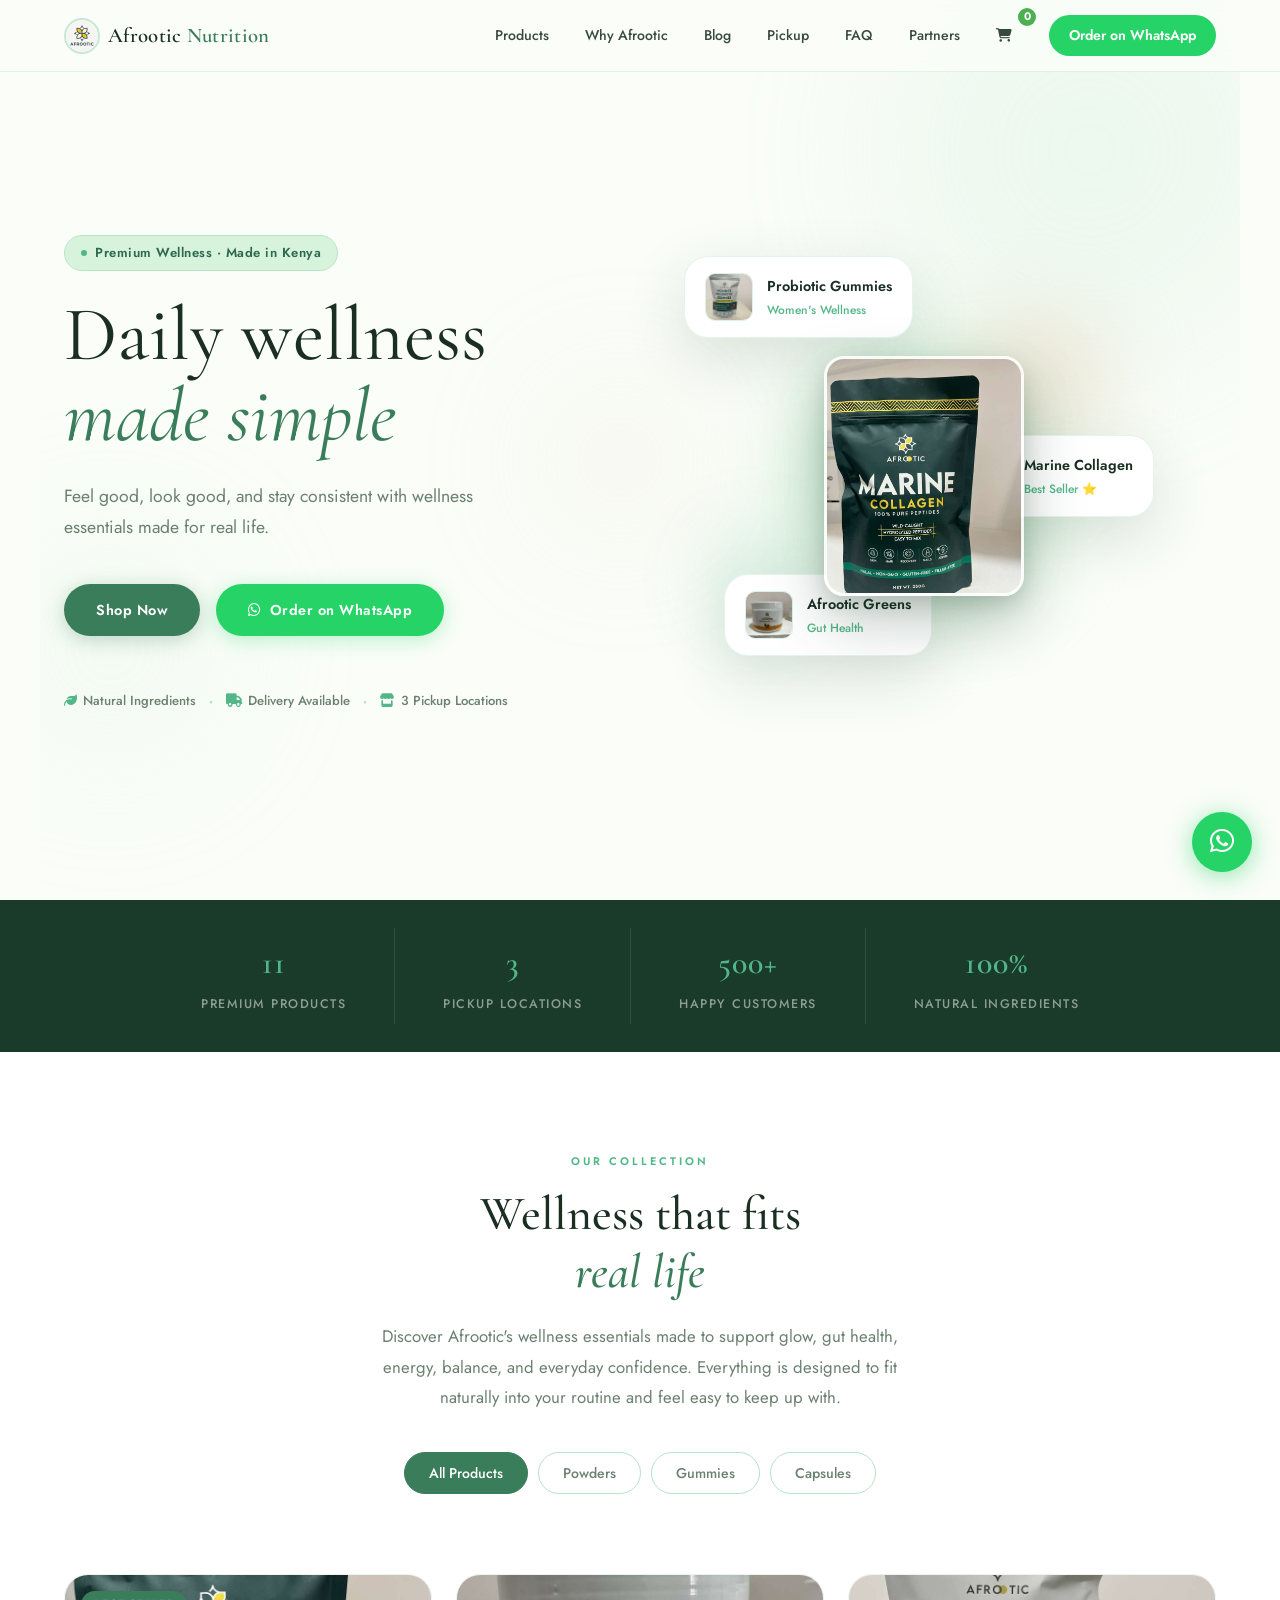
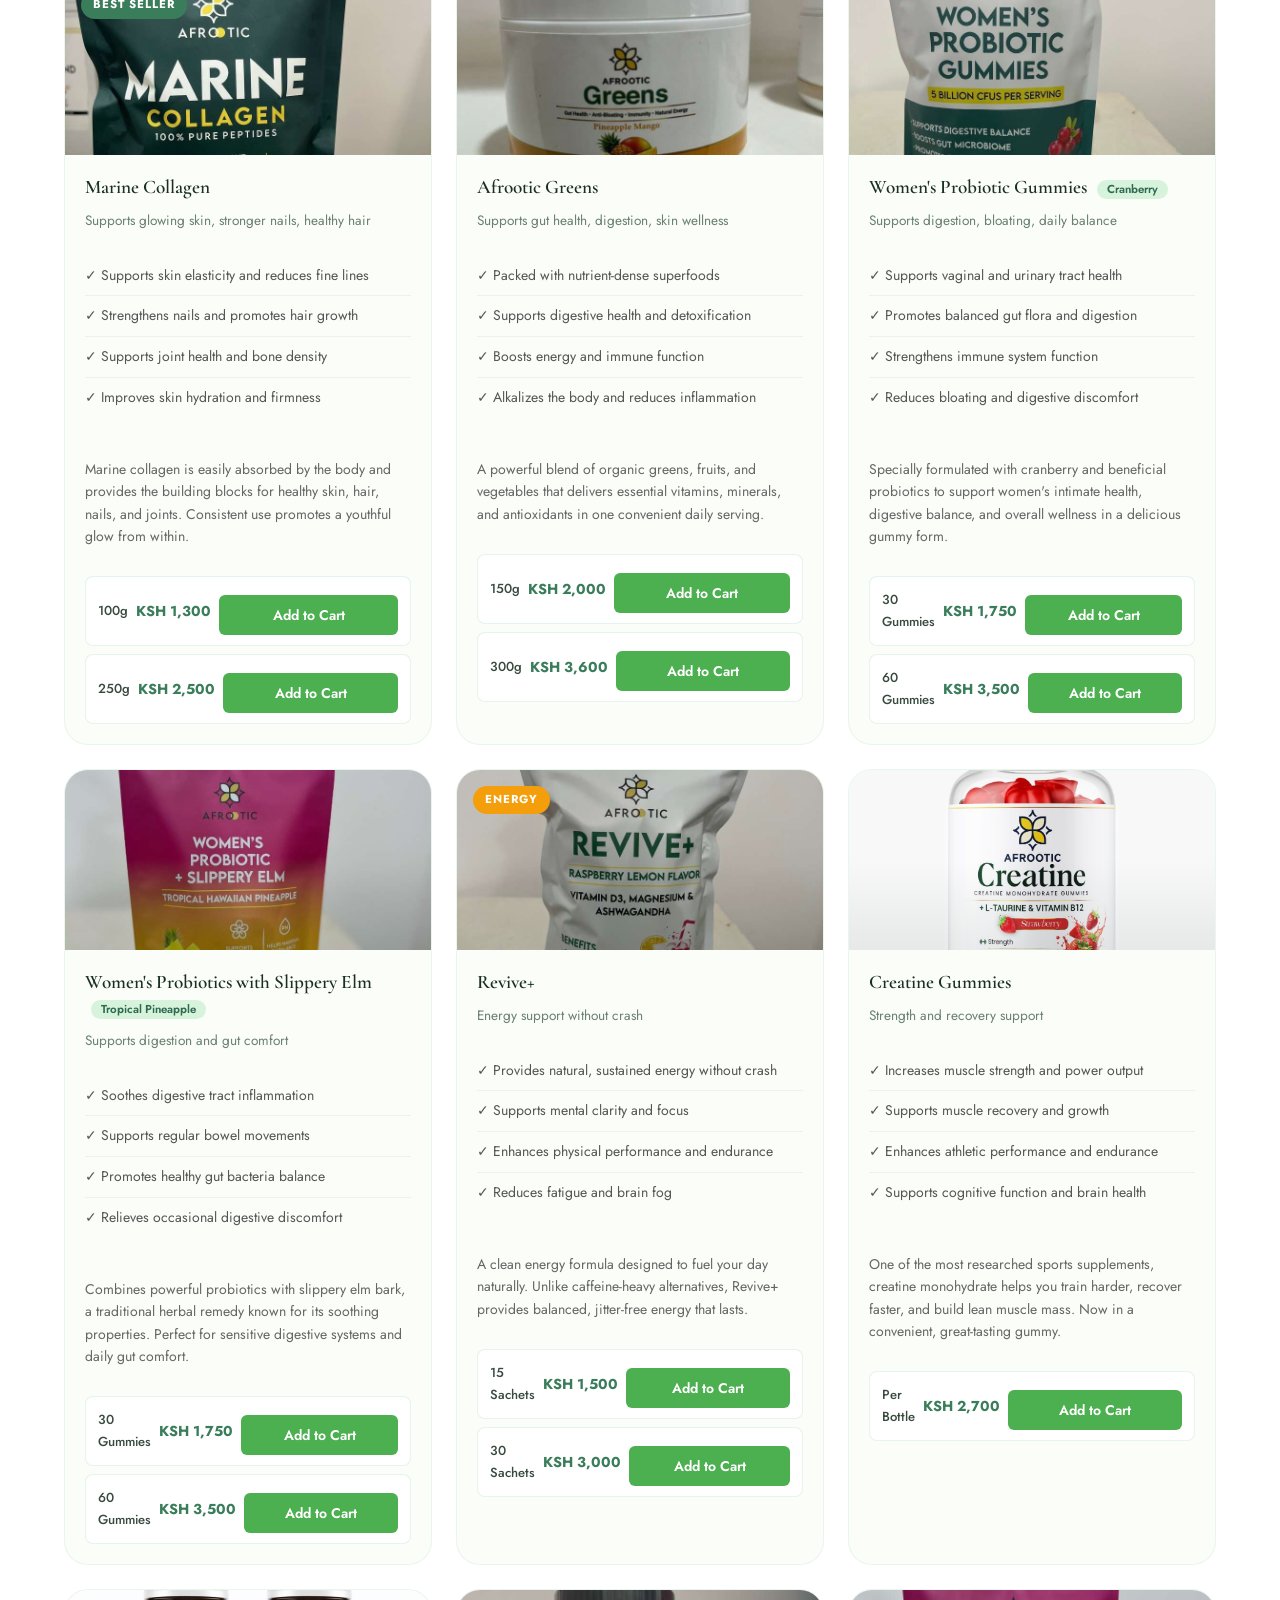
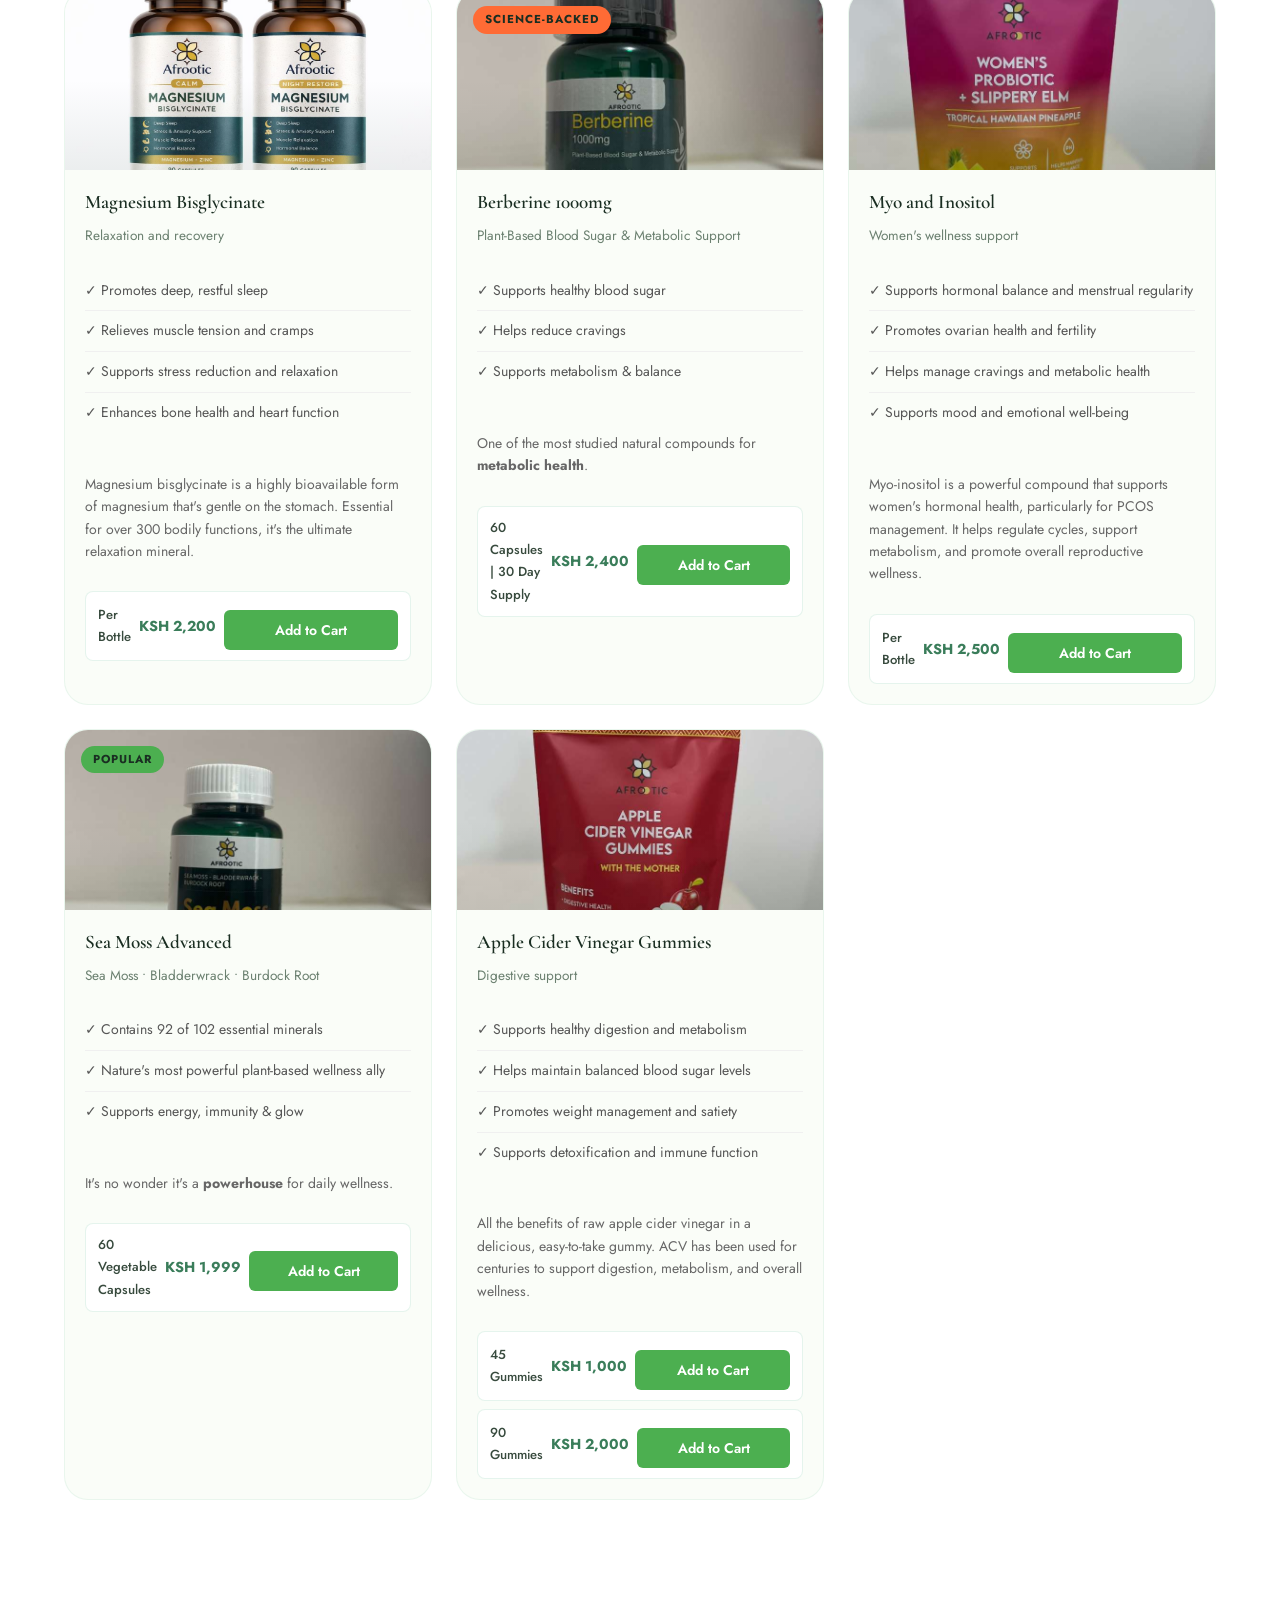
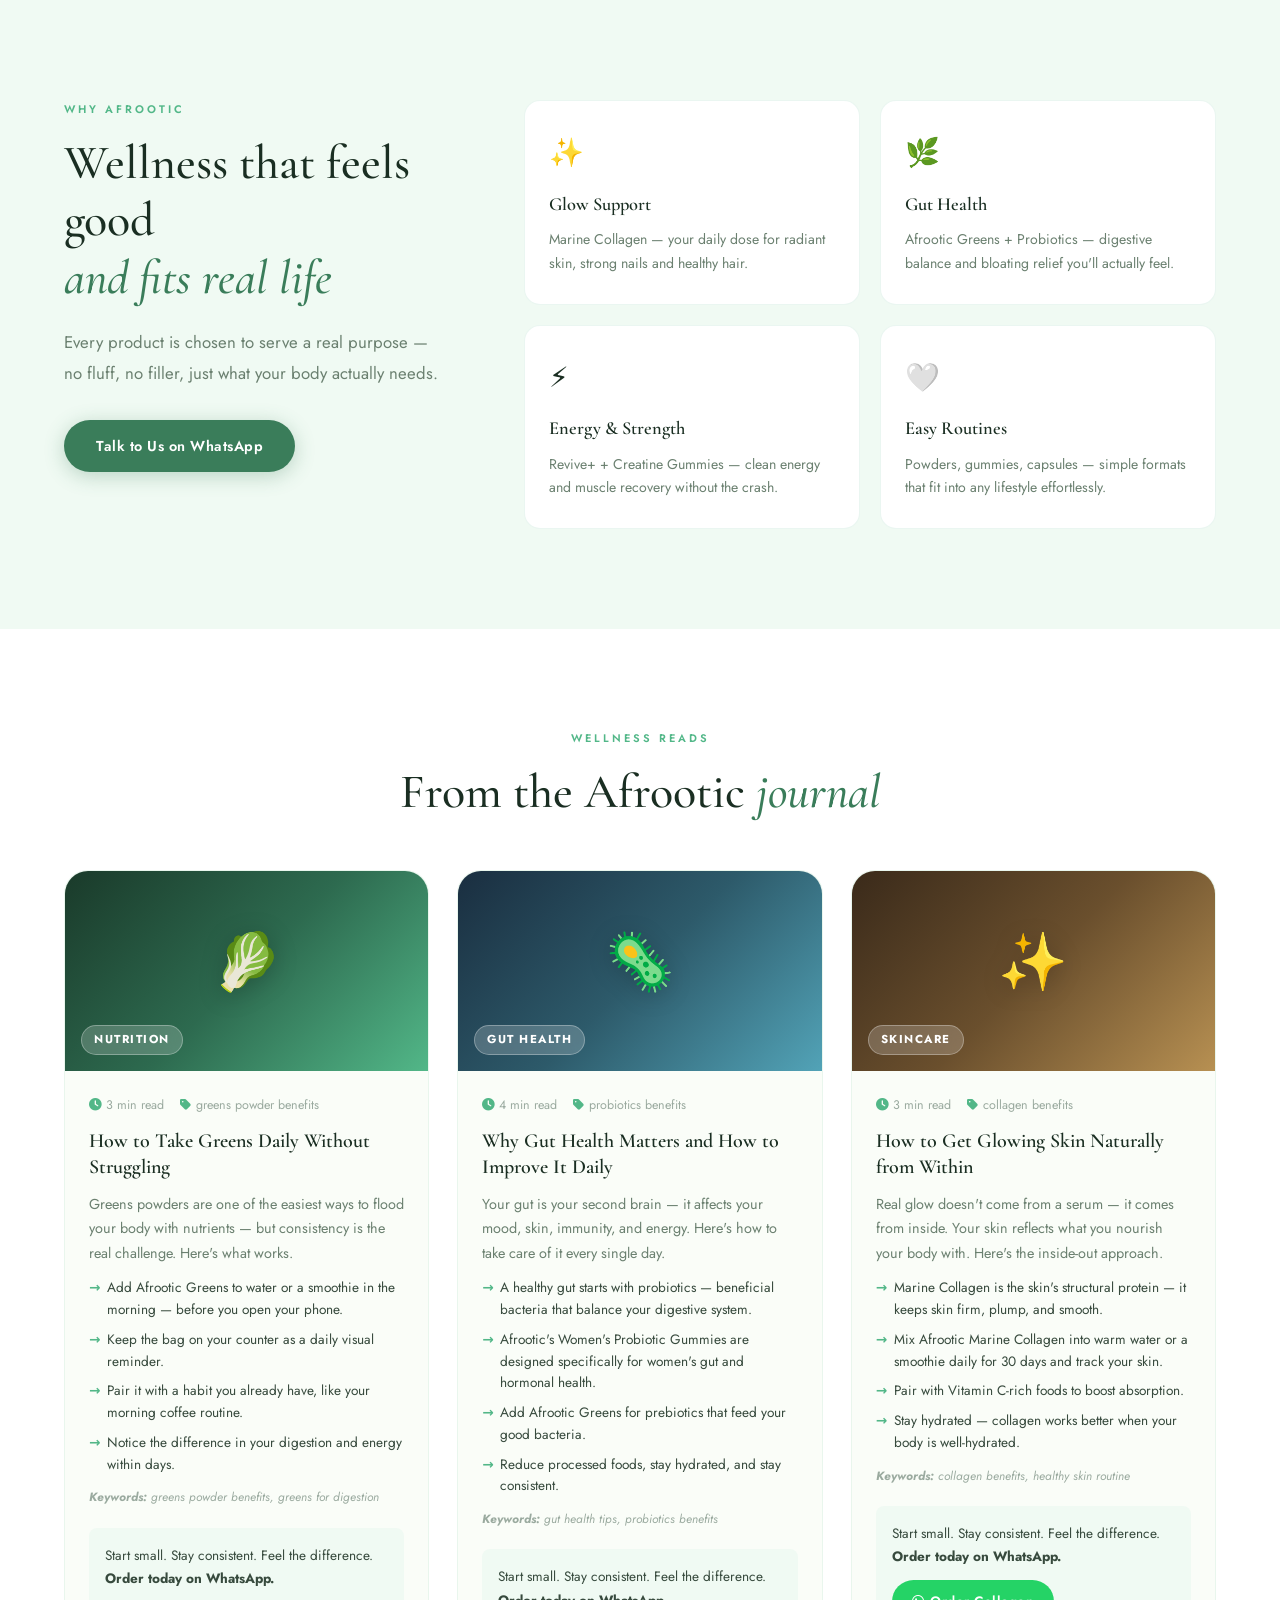
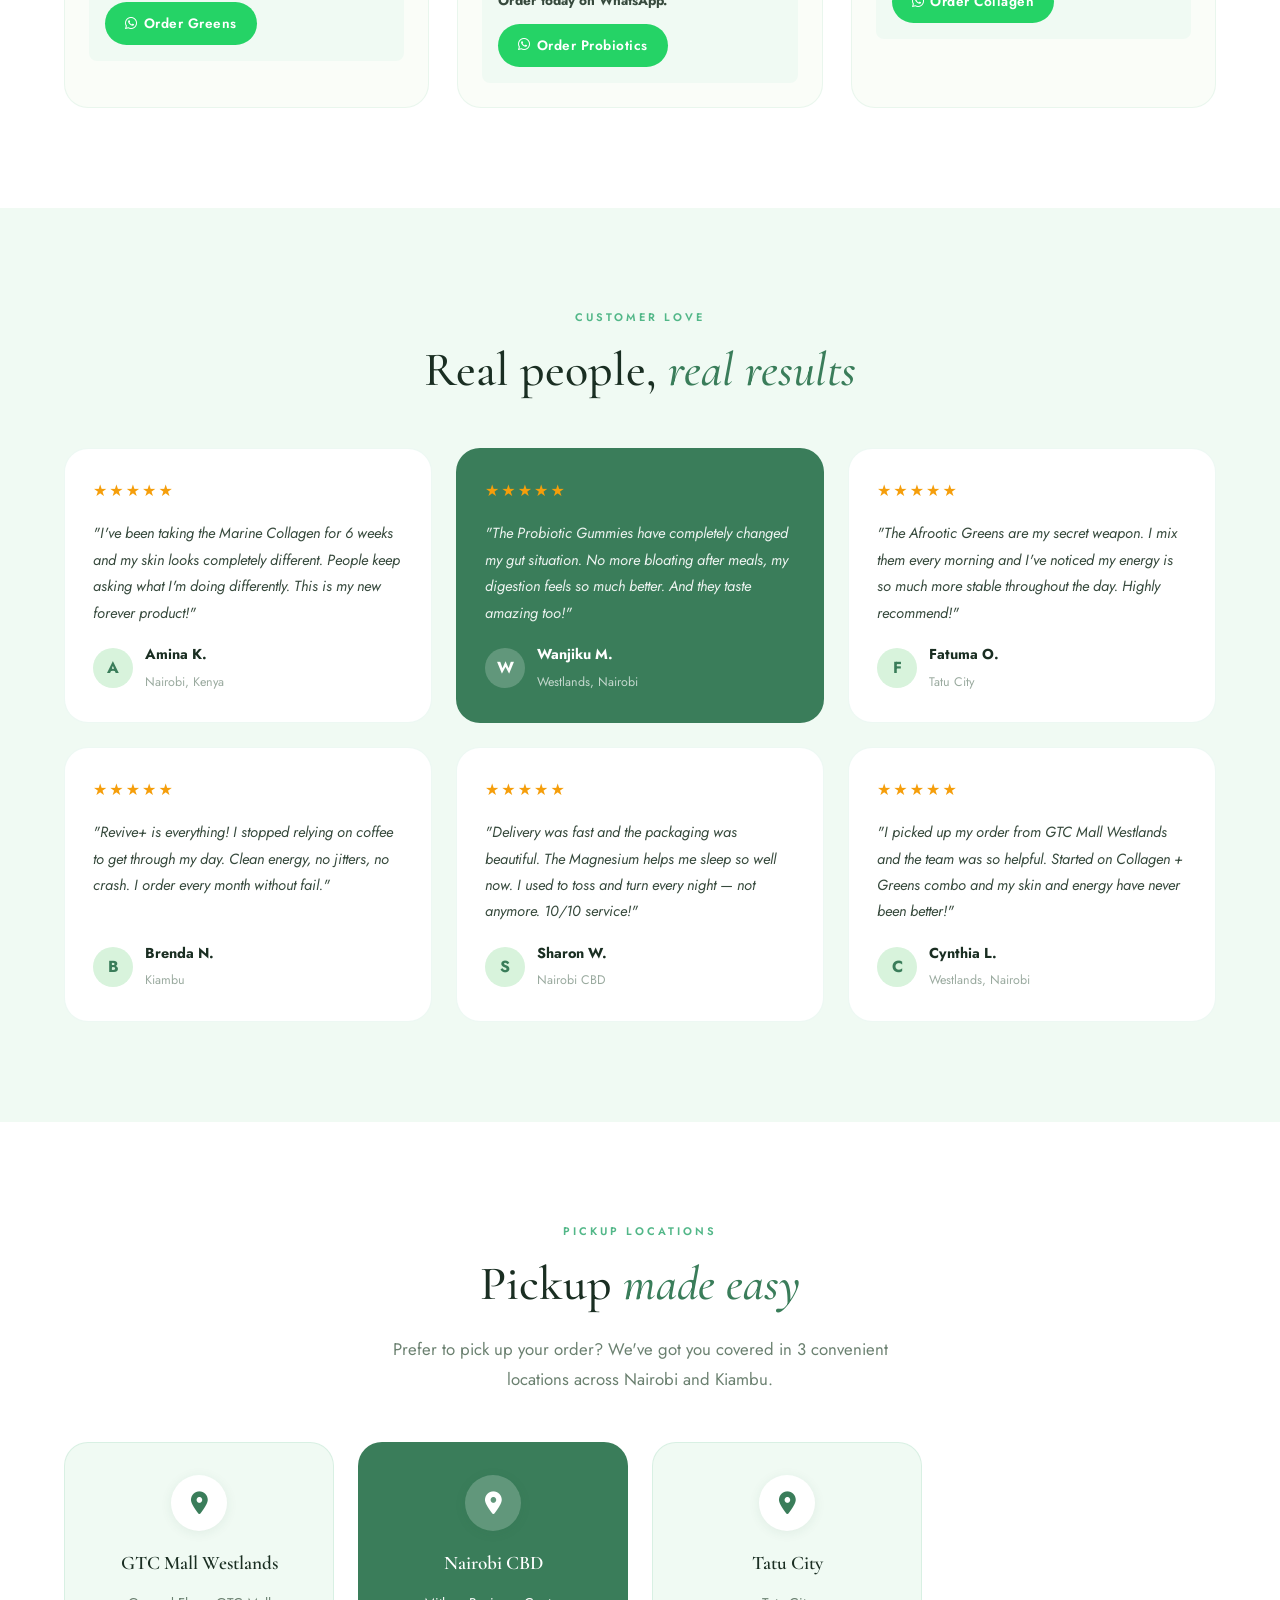
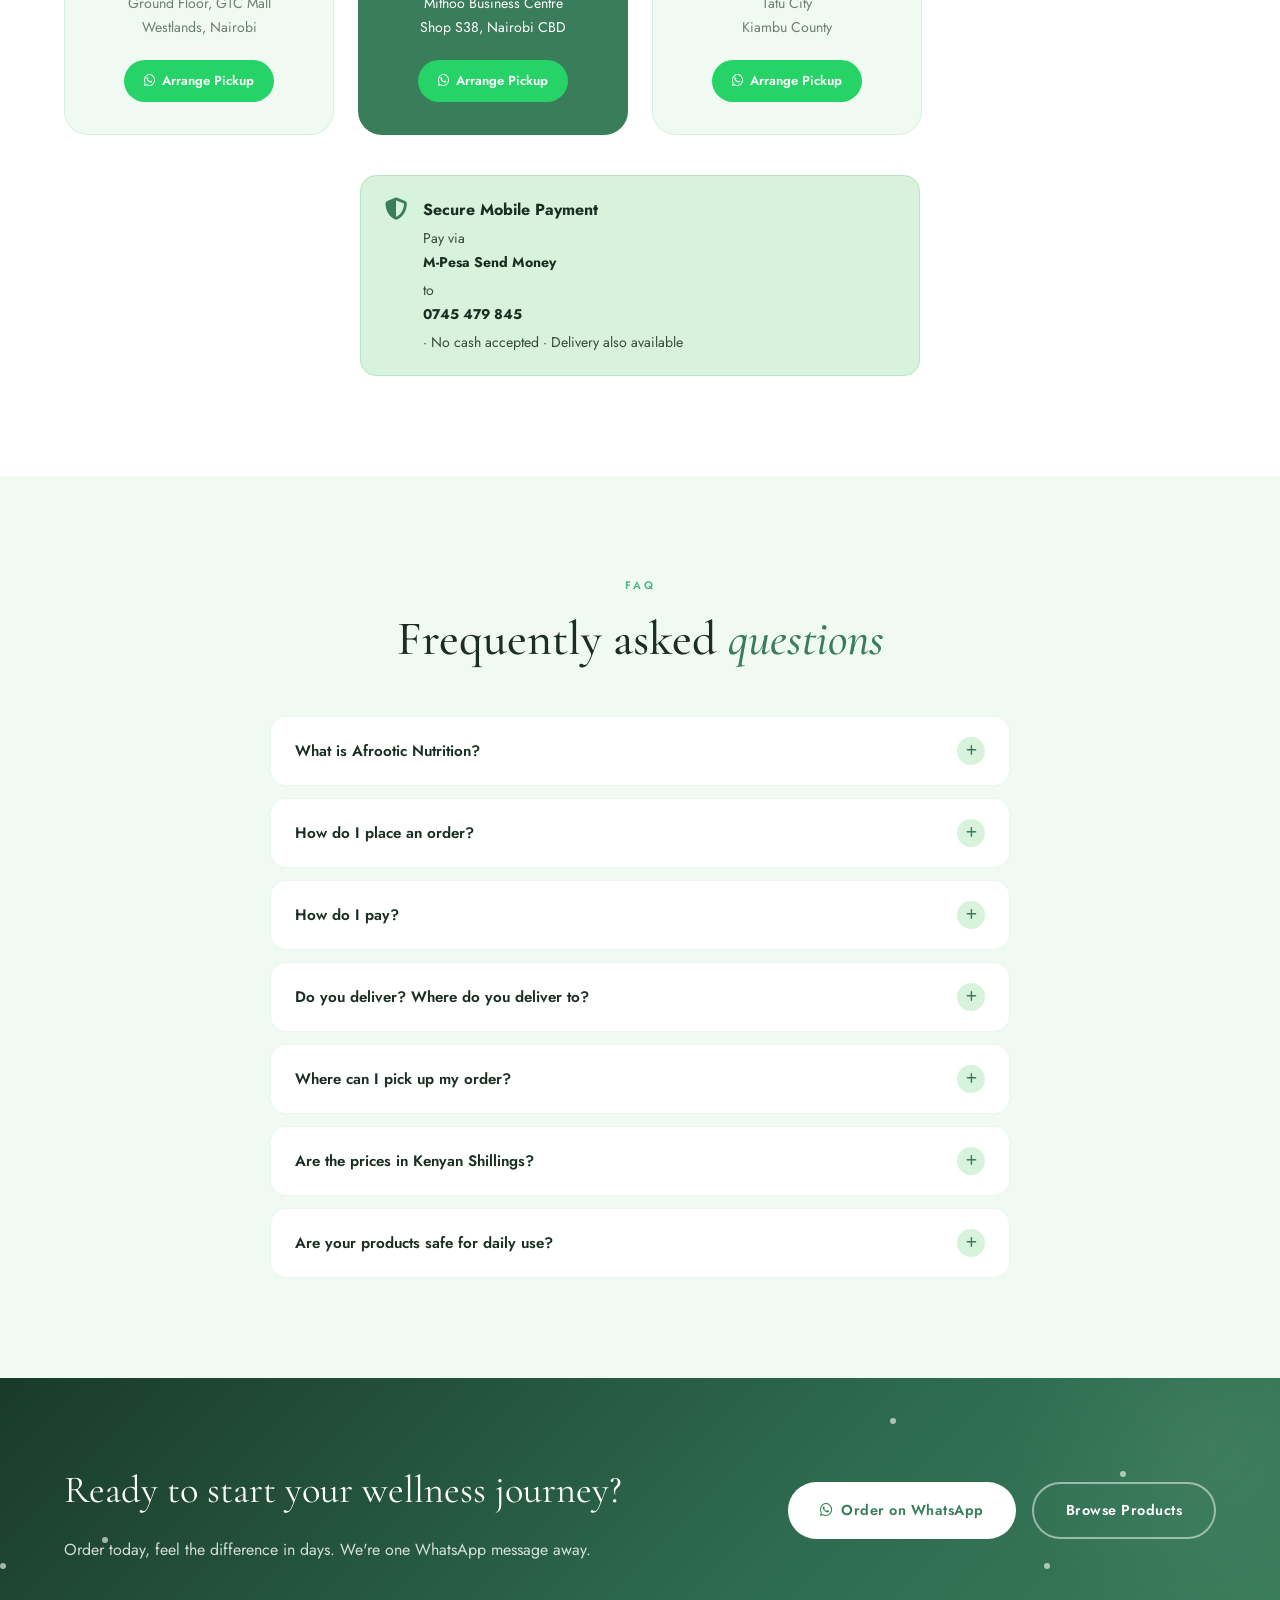
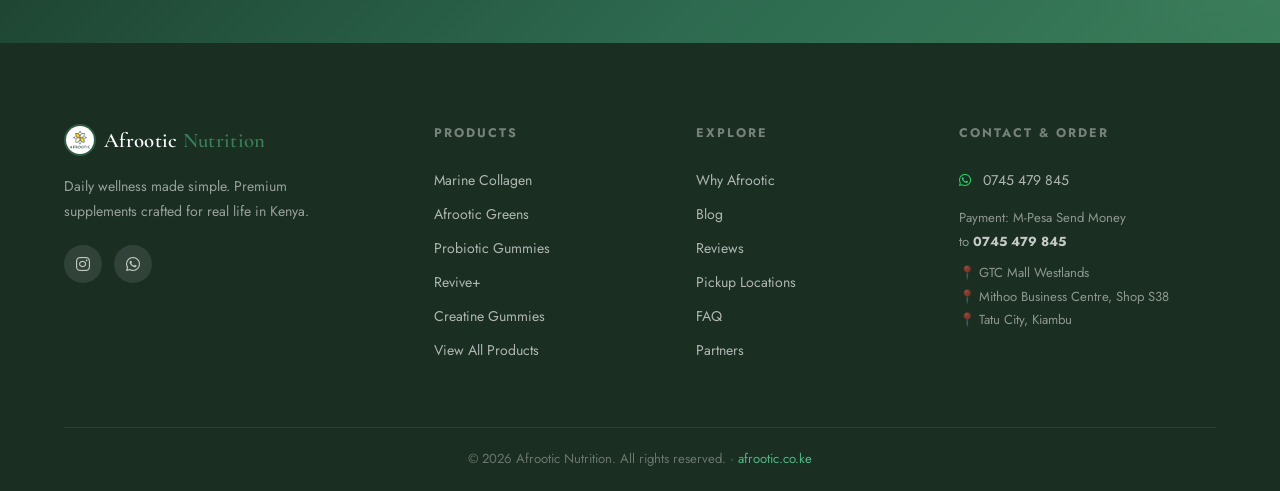
==== commit 8e48a3b4: "Update index.html" ====
--- a/index.html
+++ b/index.html
@@ -12,6 +12,8 @@
 <meta property="og:type" content="website" />
 <meta property="og:url" content="https://afrootic.co.ke" />
 <link rel="canonical" href="https://afrootic.co.ke" />
+<!-- Favicon -->
+<link rel="icon" type="image/x-icon" href="favicon.ico" />
 <!-- Fonts -->
 <link rel="preconnect" href="https://fonts.googleapis.com" />
 <link rel="preconnect" href="https://fonts.gstatic.com" crossorigin />
@@ -22,64 +24,90 @@
 <link rel="stylesheet" href="css/style.css" />
 <!-- Animations CSS -->
 <link rel="stylesheet" href="css/animations.css" />
+<!-- Cart CSS -->
 <style>
-/* Cart Icon Styles */
-.cart-icon {
-    position: relative;
-    color: #2C5F2D;
-    font-size: 20px;
-    margin-right: 15px;
-}
-.cart-count {
-    position: absolute;
-    top: -8px;
-    right: -10px;
-    background: #4CAF50;
-    color: white;
-    border-radius: 50%;
-    width: 18px;
-    height: 18px;
-    display: flex;
-    align-items: center;
-    justify-content: center;
-    font-size: 11px;
-    font-weight: bold;
-}
-.add-to-cart-btn {
-    width: 100%;
-    padding: 10px 15px;
-    background: #4CAF50;
-    color: white;
-    border: none;
-    border-radius: 6px;
-    font-size: 14px;
-    font-weight: 600;
-    cursor: pointer;
-    transition: all 0.3s;
-    margin-top: 8px;
-}
-.add-to-cart-btn:hover {
-    background: #45a049;
-    transform: translateY(-2px);
-    box-shadow: 0 4px 12px rgba(76, 175, 80, 0.3);
-}
-.cart-notification {
-    position: fixed;
-    bottom: 100px;
-    right: 20px;
-    background: #4CAF50;
-    color: white;
-    padding: 15px 25px;
-    border-radius: 8px;
-    box-shadow: 0 4px 12px rgba(0,0,0,0.2);
-    z-index: 10000;
-    transform: translateX(400px);
-    transition: transform 0.3s ease;
-    font-weight: 500;
-}
-.cart-notification.show {
-    transform: translateX(0);
-}
+    .cart-icon {
+        position: relative;
+        color: #2C5F2D;
+        font-size: 20px;
+        margin-right: 15px;
+        text-decoration: none;
+    }
+    .cart-icon:hover {
+        color: #4CAF50;
+    }
+    .cart-count {
+        position: absolute;
+        top: -8px;
+        right: -10px;
+        background: #4CAF50;
+        color: white;
+        border-radius: 50%;
+        width: 18px;
+        height: 18px;
+        display: flex;
+        align-items: center;
+        justify-content: center;
+        font-size: 11px;
+        font-weight: bold;
+    }
+    .add-to-cart-btn {
+        width: 100%;
+        padding: 10px 15px;
+        background: #4CAF50;
+        color: white;
+        border: none;
+        border-radius: 6px;
+        font-size: 14px;
+        font-weight: 600;
+        cursor: pointer;
+        transition: all 0.3s;
+        margin-top: 8px;
+    }
+    .add-to-cart-btn:hover {
+        background: #45a049;
+        transform: translateY(-2px);
+        box-shadow: 0 4px 12px rgba(76, 175, 80, 0.3);
+    }
+    .cart-notification {
+        position: fixed;
+        bottom: 100px;
+        right: 20px;
+        background: #4CAF50;
+        color: white;
+        padding: 15px 25px;
+        border-radius: 8px;
+        box-shadow: 0 4px 12px rgba(0,0,0,0.2);
+        z-index: 10000;
+        transform: translateX(400px);
+        transition: transform 0.3s ease;
+        font-weight: 500;
+        opacity: 0;
+    }
+    .cart-notification.show {
+        transform: translateX(0);
+        opacity: 1;
+    }
+    .product-features {
+        list-style: none;
+        padding: 0;
+        margin: 15px 0;
+    }
+    .product-features li {
+        padding: 8px 0;
+        color: #555;
+        font-size: 14px;
+        border-bottom: 1px solid #f0f0f0;
+    }
+    .product-features li:last-child {
+        border-bottom: none;
+    }
+    .product-description {
+        color: #666;
+        font-size: 14px;
+        margin: 15px 0;
+        line-height: 1.6;
+    }
 </style>
 </head>
 <body>
@@ -100,8 +128,8 @@
 <a href="#faq">FAQ</a>
 <a href="opportunities.html">Partners</a>
 <a href="cart.html" class="cart-icon">
-<i class="fas fa-shopping-cart"></i>
-<span class="cart-count" id="cart-count">0</span>
+    <i class="fas fa-shopping-cart"></i>
+    <span class="cart-count" id="cart-count">0</span>
 </a>
 <a href="https://wa.me/254745479845?text=Hi!%20I%27d%20like%20to%20order%20from%20Afrootic%20Nutrition" target="_blank" class="nav-cta">Order on WhatsApp</a>
 </nav>
@@ -147,6 +175,7 @@
 <div class="product-orb orb-1"></div>
 <div class="product-orb orb-2"></div>
 <div class="product-orb orb-3"></div>
+<!-- Central hero product image -->
 <div class="hero-center-img floating">
 <img src="images/marine-collagen-250g.jpg" alt="Marine Collagen 250g" />
 </div>
@@ -196,33 +225,29 @@
 <section class="products" id="products">
 <div class="container">
 <div class="products-grid" id="productsGrid">
-<!-- 1. Marine Collagen 100g -->
+<!-- 1. Marine Collagen -->
 <div class="product-card" data-category="powder">
 <div class="product-badge bestseller">Best Seller</div>
 <div class="product-image-wrap">
-<img src="images/marine-collagen-250g.jpg" alt="Afrootic Marine Collagen" class="product-photo" loading="lazy" />
-</div>
-<div class="product-info">
-<h3 class="product-name">Marine Collagen 100g</h3>
+<img src="images/marine-collagen-250g.jpg" alt="Afrootic Marine Collagen 250g" class="product-photo" loading="lazy" />
+<div class="product-img-overlay"></div>
+</div>
+<div class="product-info">
+<h3 class="product-name">Marine Collagen</h3>
 <p class="product-benefit">Supports glowing skin, stronger nails, healthy hair</p>
-<div class="product-variants single">
+<ul class="product-features">
+    <li>✓ Supports skin elasticity and reduces fine lines</li>
+    <li>✓ Strengthens nails and promotes hair growth</li>
+    <li>✓ Supports joint health and bone density</li>
+    <li>✓ Improves skin hydration and firmness</li>
+</ul>
+<p class="product-description">Marine collagen is easily absorbed by the body and provides the building blocks for healthy skin, hair, nails, and joints. Consistent use promotes a youthful glow from within.</p>
+<div class="product-variants">
 <div class="variant">
 <span class="variant-size">100g</span>
 <span class="variant-price">KSH 1,300</span>
 <button class="add-to-cart-btn" data-id="1" data-name="Marine Collagen 100g" data-price="1300" data-image="images/marine-collagen-250g.jpg">Add to Cart</button>
 </div>
-</div>
-</div>
-</div>
-<!-- 2. Marine Collagen 250g -->
-<div class="product-card" data-category="powder">
-<div class="product-image-wrap">
-<img src="images/marine-collagen-250g.jpg" alt="Afrootic Marine Collagen 250g" class="product-photo" loading="lazy" />
-</div>
-<div class="product-info">
-<h3 class="product-name">Marine Collagen 250g</h3>
-<p class="product-benefit">Supports glowing skin, stronger nails, healthy hair</p>
-<div class="product-variants single">
 <div class="variant">
 <span class="variant-size">250g</span>
 <span class="variant-price">KSH 2,500</span>
@@ -231,32 +256,28 @@
 </div>
 </div>
 </div>
-<!-- 3. Afrootic Greens 150g -->
+<!-- 2. Afrootic Greens -->
 <div class="product-card" data-category="powder">
 <div class="product-image-wrap">
-<img src="images/greens-pineapple-mango.jpg" alt="Afrootic Greens" class="product-photo" loading="lazy" />
-</div>
-<div class="product-info">
-<h3 class="product-name">Afrootic Greens 150g</h3>
+<img src="images/greens-pineapple-mango.jpg" alt="Afrootic Greens Pineapple Mango" class="product-photo" loading="lazy" />
+<div class="product-img-overlay"></div>
+</div>
+<div class="product-info">
+<h3 class="product-name">Afrootic Greens</h3>
 <p class="product-benefit">Supports gut health, digestion, skin wellness</p>
-<div class="product-variants single">
+<ul class="product-features">
+    <li>✓ Packed with nutrient-dense superfoods</li>
+    <li>✓ Supports digestive health and detoxification</li>
+    <li>✓ Boosts energy and immune function</li>
+    <li>✓ Alkalizes the body and reduces inflammation</li>
+</ul>
+<p class="product-description">A powerful blend of organic greens, fruits, and vegetables that delivers essential vitamins, minerals, and antioxidants in one convenient daily serving.</p>
+<div class="product-variants">
 <div class="variant">
 <span class="variant-size">150g</span>
 <span class="variant-price">KSH 2,000</span>
 <button class="add-to-cart-btn" data-id="3" data-name="Afrootic Greens 150g" data-price="2000" data-image="images/greens-pineapple-mango.jpg">Add to Cart</button>
 </div>
-</div>
-</div>
-</div>
-<!-- 4. Afrootic Greens 300g -->
-<div class="product-card" data-category="powder">
-<div class="product-image-wrap">
-<img src="images/greens-pineapple-mango.jpg" alt="Afrootic Greens 300g" class="product-photo" loading="lazy" />
-</div>
-<div class="product-info">
-<h3 class="product-name">Afrootic Greens 300g</h3>
-<p class="product-benefit">Supports gut health, digestion, skin wellness</p>
-<div class="product-variants single">
 <div class="variant">
 <span class="variant-size">300g</span>
 <span class="variant-price">KSH 3,600</span>
@@ -265,32 +286,28 @@
 </div>
 </div>
 </div>
-<!-- 5. Probiotic Gummies Cranberry 30ct -->
+<!-- 3. Women's Probiotic Gummies (Cranberry) -->
 <div class="product-card" data-category="gummies">
 <div class="product-image-wrap">
-<img src="images/probiotic-cranberry.jpg" alt="Women's Probiotic Gummies" class="product-photo" loading="lazy" />
-</div>
-<div class="product-info">
-<h3 class="product-name">Probiotic Gummies Cranberry 30ct</h3>
+<img src="images/probiotic-cranberry.jpg" alt="Women's Probiotic Gummies Cranberry" class="product-photo" loading="lazy" />
+<div class="product-img-overlay"></div>
+</div>
+<div class="product-info">
+<h3 class="product-name">Women's Probiotic Gummies <span class="flavor-tag">Cranberry</span></h3>
 <p class="product-benefit">Supports digestion, bloating, daily balance</p>
-<div class="product-variants single">
+<ul class="product-features">
+    <li>✓ Supports vaginal and urinary tract health</li>
+    <li>✓ Promotes balanced gut flora and digestion</li>
+    <li>✓ Strengthens immune system function</li>
+    <li>✓ Reduces bloating and digestive discomfort</li>
+</ul>
+<p class="product-description">Specially formulated with cranberry and beneficial probiotics to support women's intimate health, digestive balance, and overall wellness in a delicious gummy form.</p>
+<div class="product-variants">
 <div class="variant">
 <span class="variant-size">30 Gummies</span>
 <span class="variant-price">KSH 1,750</span>
 <button class="add-to-cart-btn" data-id="5" data-name="Probiotic Gummies Cranberry 30ct" data-price="1750" data-image="images/probiotic-cranberry.jpg">Add to Cart</button>
 </div>
-</div>
-</div>
-</div>
-<!-- 6. Probiotic Gummies Cranberry 60ct -->
-<div class="product-card" data-category="gummies">
-<div class="product-image-wrap">
-<img src="images/probiotic-cranberry.jpg" alt="Women's Probiotic Gummies 60ct" class="product-photo" loading="lazy" />
-</div>
-<div class="product-info">
-<h3 class="product-name">Probiotic Gummies Cranberry 60ct</h3>
-<p class="product-benefit">Supports digestion, bloating, daily balance</p>
-<div class="product-variants single">
 <div class="variant">
 <span class="variant-size">60 Gummies</span>
 <span class="variant-price">KSH 3,500</span>
@@ -299,156 +316,223 @@
 </div>
 </div>
 </div>
-<!-- 7. Probiotic Slippery Elm 30ct -->
+<!-- 4. Women's Probiotics with Slippery Elm (Tropical Pineapple) -->
 <div class="product-card" data-category="gummies">
 <div class="product-image-wrap">
-<img src="images/probiotic-slippery-elm.jpg" alt="Probiotic Slippery Elm" class="product-photo" loading="lazy" />
-</div>
-<div class="product-info">
-<h3 class="product-name">Probiotic Slippery Elm 30ct</h3>
+<img src="images/probiotic-slippery-elm.jpg" alt="Women's Probiotics Slippery Elm Tropical Pineapple" class="product-photo" loading="lazy" />
+<div class="product-img-overlay"></div>
+</div>
+<div class="product-info">
+<h3 class="product-name">Women's Probiotics with Slippery Elm <span class="flavor-tag">Tropical Pineapple</span></h3>
 <p class="product-benefit">Supports digestion and gut comfort</p>
-<div class="product-variants single">
+<ul class="product-features">
+    <li>✓ Soothes digestive tract inflammation</li>
+    <li>✓ Supports regular bowel movements</li>
+    <li>✓ Promotes healthy gut bacteria balance</li>
+    <li>✓ Relieves occasional digestive discomfort</li>
+</ul>
+<p class="product-description">Combines powerful probiotics with slippery elm bark, a traditional herbal remedy known for its soothing properties. Perfect for sensitive digestive systems and daily gut comfort.</p>
+<div class="product-variants">
 <div class="variant">
 <span class="variant-size">30 Gummies</span>
 <span class="variant-price">KSH 1,750</span>
 <button class="add-to-cart-btn" data-id="7" data-name="Probiotic Slippery Elm 30ct" data-price="1750" data-image="images/probiotic-slippery-elm.jpg">Add to Cart</button>
 </div>
-</div>
-</div>
-</div>
-<!-- 8. Revive+ 15 Sachets -->
+<div class="variant">
+<span class="variant-size">60 Gummies</span>
+<span class="variant-price">KSH 3,500</span>
+<button class="add-to-cart-btn" data-id="8" data-name="Probiotic Slippery Elm 60ct" data-price="3500" data-image="images/probiotic-slippery-elm.jpg">Add to Cart</button>
+</div>
+</div>
+</div>
+</div>
+<!-- 5. Revive+ -->
 <div class="product-card" data-category="powder">
 <div class="product-badge new">Energy</div>
 <div class="product-image-wrap">
-<img src="images/revive-plus-2.jpg" alt="Afrootic Revive+" class="product-photo" loading="lazy" />
-</div>
-<div class="product-info">
-<h3 class="product-name">Revive+ 15 Sachets</h3>
+<img src="images/revive-plus-2.jpg" alt="Afrootic Revive+ Energy Sachets" class="product-photo" loading="lazy" />
+<div class="product-img-overlay"></div>
+</div>
+<div class="product-info">
+<h3 class="product-name">Revive+</h3>
 <p class="product-benefit">Energy support without crash</p>
-<div class="product-variants single">
+<ul class="product-features">
+    <li>✓ Provides natural, sustained energy without crash</li>
+    <li>✓ Supports mental clarity and focus</li>
+    <li>✓ Enhances physical performance and endurance</li>
+    <li>✓ Reduces fatigue and brain fog</li>
+</ul>
+<p class="product-description">A clean energy formula designed to fuel your day naturally. Unlike caffeine-heavy alternatives, Revive+ provides balanced, jitter-free energy that lasts.</p>
+<div class="product-variants">
 <div class="variant">
 <span class="variant-size">15 Sachets</span>
 <span class="variant-price">KSH 1,500</span>
-<button class="add-to-cart-btn" data-id="8" data-name="Revive+ 15 Sachets" data-price="1500" data-image="images/revive-plus-2.jpg">Add to Cart</button>
-</div>
-</div>
-</div>
-</div>
-<!-- 9. Creatine Gummies -->
+<button class="add-to-cart-btn" data-id="9" data-name="Revive+ 15 Sachets" data-price="1500" data-image="images/revive-plus-2.jpg">Add to Cart</button>
+</div>
+<div class="variant">
+<span class="variant-size">30 Sachets</span>
+<span class="variant-price">KSH 3,000</span>
+<button class="add-to-cart-btn" data-id="10" data-name="Revive+ 30 Sachets" data-price="3000" data-image="images/revive-plus-2.jpg">Add to Cart</button>
+</div>
+</div>
+</div>
+</div>
+<!-- 6. Creatine Gummies -->
 <div class="product-card" data-category="gummies">
 <div class="product-image-wrap">
-<img src="images/creatine-gummies.jpg" alt="Creatine Gummies" class="product-photo" loading="lazy" />
+<img src="images/creatine-gummies.jpg" alt="Afrootic Creatine Monohydrate Gummies" class="product-photo" loading="lazy" />
+<div class="product-img-overlay"></div>
 </div>
 <div class="product-info">
 <h3 class="product-name">Creatine Gummies</h3>
 <p class="product-benefit">Strength and recovery support</p>
+<ul class="product-features">
+    <li>✓ Increases muscle strength and power output</li>
+    <li>✓ Supports muscle recovery and growth</li>
+    <li>✓ Enhances athletic performance and endurance</li>
+    <li>✓ Supports cognitive function and brain health</li>
+</ul>
+<p class="product-description">One of the most researched sports supplements, creatine monohydrate helps you train harder, recover faster, and build lean muscle mass. Now in a convenient, great-tasting gummy.</p>
 <div class="product-variants single">
 <div class="variant">
 <span class="variant-size">Per Bottle</span>
 <span class="variant-price">KSH 2,700</span>
-<button class="add-to-cart-btn" data-id="9" data-name="Creatine Gummies" data-price="2700" data-image="images/creatine-gummies.jpg">Add to Cart</button>
-</div>
-</div>
-</div>
-</div>
-<!-- 10. Magnesium Bisglycinate -->
+<button class="add-to-cart-btn" data-id="11" data-name="Creatine Gummies" data-price="2700" data-image="images/creatine-gummies.jpg">Add to Cart</button>
+</div>
+</div>
+</div>
+</div>
+<!-- 7. Magnesium Bisglycinate -->
 <div class="product-card" data-category="capsules">
 <div class="product-image-wrap">
-<img src="images/magnesium-bisglycinate.jpg" alt="Magnesium Bisglycinate" class="product-photo" loading="lazy" />
+<img src="images/magnesium-bisglycinate.jpg" alt="Afrootic Magnesium Bisglycinate Capsules" class="product-photo" loading="lazy" />
+<div class="product-img-overlay"></div>
 </div>
 <div class="product-info">
 <h3 class="product-name">Magnesium Bisglycinate</h3>
 <p class="product-benefit">Relaxation and recovery</p>
+<ul class="product-features">
+    <li>✓ Promotes deep, restful sleep</li>
+    <li>✓ Relieves muscle tension and cramps</li>
+    <li>✓ Supports stress reduction and relaxation</li>
+    <li>✓ Enhances bone health and heart function</li>
+</ul>
+<p class="product-description">Magnesium bisglycinate is a highly bioavailable form of magnesium that's gentle on the stomach. Essential for over 300 bodily functions, it's the ultimate relaxation mineral.</p>
 <div class="product-variants single">
 <div class="variant">
 <span class="variant-size">Per Bottle</span>
 <span class="variant-price">KSH 2,200</span>
-<button class="add-to-cart-btn" data-id="10" data-name="Magnesium Bisglycinate" data-price="2200" data-image="images/magnesium-bisglycinate.jpg">Add to Cart</button>
-</div>
-</div>
-</div>
-</div>
-<!-- 11. Berberine 1000mg -->
+<button class="add-to-cart-btn" data-id="12" data-name="Magnesium Bisglycinate" data-price="2200" data-image="images/magnesium-bisglycinate.jpg">Add to Cart</button>
+</div>
+</div>
+</div>
+</div>
+<!-- 8. Berberine 1000mg -->
 <div class="product-card" data-category="capsules">
 <div class="product-badge science">Science-Backed</div>
 <div class="product-image-wrap">
 <img src="images/berberine-1000mg.jpg" alt="Berberine 1000mg" class="product-photo" loading="lazy" />
+<div class="product-img-overlay"></div>
 </div>
 <div class="product-info">
 <h3 class="product-name">Berberine 1000mg</h3>
 <p class="product-benefit">Plant-Based Blood Sugar & Metabolic Support</p>
 <ul class="product-features">
-<li>✓ Supports healthy blood sugar</li>
-<li>✓ Helps reduce cravings</li>
-<li>✓ Supports metabolism & balance</li>
-</ul>
+    <li>✓ Supports healthy blood sugar</li>
+    <li>✓ Helps reduce cravings</li>
+    <li>✓ Supports metabolism & balance</li>
+</ul>
+<p class="product-description">One of the most studied natural compounds for <strong>metabolic health</strong>.</p>
 <div class="product-variants single">
 <div class="variant">
-<span class="variant-size">60 Capsules</span>
+<span class="variant-size">60 Capsules | 30 Day Supply</span>
 <span class="variant-price">KSH 2,400</span>
-<button class="add-to-cart-btn" data-id="11" data-name="Berberine 1000mg" data-price="2400" data-image="images/berberine-1000mg.jpg">Add to Cart</button>
-</div>
-</div>
-</div>
-</div>
-<!-- 12. Sea Moss Advanced -->
+<button class="add-to-cart-btn" data-id="13" data-name="Berberine 1000mg" data-price="2400" data-image="images/berberine-1000mg.jpg">Add to Cart</button>
+</div>
+</div>
+</div>
+</div>
+<!-- 9. Myo and Inositol -->
+<div class="product-card" data-category="capsules">
+<div class="product-image-wrap">
+<img src="images/probiotic-slippery-elm.jpg" alt="Myo and Inositol" class="product-photo" loading="lazy" />
+<div class="product-img-overlay"></div>
+</div>
+<div class="product-info">
+<h3 class="product-name">Myo and Inositol</h3>
+<p class="product-benefit">Women's wellness support</p>
+<ul class="product-features">
+    <li>✓ Supports hormonal balance and menstrual regularity</li>
+    <li>✓ Promotes ovarian health and fertility</li>
+    <li>✓ Helps manage cravings and metabolic health</li>
+    <li>✓ Supports mood and emotional well-being</li>
+</ul>
+<p class="product-description">Myo-inositol is a powerful compound that supports women's hormonal health, particularly for PCOS management. It helps regulate cycles, support metabolism, and promote overall reproductive wellness.</p>
+<div class="product-variants single">
+<div class="variant">
+<span class="variant-size">Per Bottle</span>
+<span class="variant-price">KSH 2,500</span>
+<button class="add-to-cart-btn" data-id="14" data-name="Myo and Inositol" data-price="2500" data-image="images/probiotic-slippery-elm.jpg">Add to Cart</button>
+</div>
+</div>
+</div>
+</div>
+<!-- 10. Sea Moss Advanced -->
 <div class="product-card" data-category="capsules">
 <div class="product-badge popular">Popular</div>
 <div class="product-image-wrap">
 <img src="images/sea-moss-advanced.jpg" alt="Sea Moss Advanced" class="product-photo" loading="lazy" />
+<div class="product-img-overlay"></div>
 </div>
 <div class="product-info">
 <h3 class="product-name">Sea Moss Advanced</h3>
 <p class="product-benefit">Sea Moss • Bladderwrack • Burdock Root</p>
 <ul class="product-features">
-<li>✓ Contains 92 of 102 essential minerals</li>
-<li>✓ Nature's most powerful plant-based wellness ally</li>
-<li>✓ Supports energy, immunity & glow</li>
-</ul>
+    <li>✓ Contains 92 of 102 essential minerals</li>
+    <li>✓ Nature's most powerful plant-based wellness ally</li>
+    <li>✓ Supports energy, immunity & glow</li>
+</ul>
+<p class="product-description">It's no wonder it's a <strong>powerhouse</strong> for daily wellness.</p>
 <div class="product-variants single">
 <div class="variant">
-<span class="variant-size">60 Capsules</span>
+<span class="variant-size">60 Vegetable Capsules</span>
 <span class="variant-price">KSH 1,999</span>
-<button class="add-to-cart-btn" data-id="12" data-name="Sea Moss Advanced" data-price="1999" data-image="images/sea-moss-advanced.jpg">Add to Cart</button>
-</div>
-</div>
-</div>
-</div>
-<!-- 13. ACV Gummies 45ct -->
+<button class="add-to-cart-btn" data-id="15" data-name="Sea Moss Advanced" data-price="1999" data-image="images/sea-moss-advanced.jpg">Add to Cart</button>
+</div>
+</div>
+</div>
+</div>
+<!-- 11. Apple Cider Vinegar Gummies -->
 <div class="product-card" data-category="gummies">
 <div class="product-image-wrap">
-<img src="images/acv-gummies-90.jpg" alt="ACV Gummies" class="product-photo" loading="lazy" />
-</div>
-<div class="product-info">
-<h3 class="product-name">ACV Gummies 45ct</h3>
+<img src="images/acv-gummies-90.jpg" alt="Afrootic Apple Cider Vinegar Gummies" class="product-photo" loading="lazy" />
+<div class="product-img-overlay"></div>
+</div>
+<div class="product-info">
+<h3 class="product-name">Apple Cider Vinegar Gummies</h3>
 <p class="product-benefit">Digestive support</p>
-<div class="product-variants single">
+<ul class="product-features">
+    <li>✓ Supports healthy digestion and metabolism</li>
+    <li>✓ Helps maintain balanced blood sugar levels</li>
+    <li>✓ Promotes weight management and satiety</li>
+    <li>✓ Supports detoxification and immune function</li>
+</ul>
+<p class="product-description">All the benefits of raw apple cider vinegar in a delicious, easy-to-take gummy. ACV has been used for centuries to support digestion, metabolism, and overall wellness.</p>
+<div class="product-variants">
 <div class="variant">
 <span class="variant-size">45 Gummies</span>
 <span class="variant-price">KSH 1,000</span>
-<button class="add-to-cart-btn" data-id="13" data-name="ACV Gummies 45ct" data-price="1000" data-image="images/acv-gummies-90.jpg">Add to Cart</button>
-</div>
-</div>
-</div>
-</div>
-<!-- 14. ACV Gummies 90ct -->
-<div class="product-card" data-category="gummies">
-<div class="product-image-wrap">
-<img src="images/acv-gummies-90.jpg" alt="ACV Gummies 90ct" class="product-photo" loading="lazy" />
-</div>
-<div class="product-info">
-<h3 class="product-name">ACV Gummies 90ct</h3>
-<p class="product-benefit">Digestive support</p>
-<div class="product-variants single">
+<button class="add-to-cart-btn" data-id="16" data-name="ACV Gummies 45ct" data-price="1000" data-image="images/acv-gummies-90.jpg">Add to Cart</button>
+</div>
 <div class="variant">
 <span class="variant-size">90 Gummies</span>
 <span class="variant-price">KSH 2,000</span>
-<button class="add-to-cart-btn" data-id="14" data-name="ACV Gummies 90ct" data-price="2000" data-image="images/acv-gummies-90.jpg">Add to Cart</button>
-</div>
-</div>
-</div>
-</div>
-</div>
+<button class="add-to-cart-btn" data-id="17" data-name="ACV Gummies 90ct" data-price="2000" data-image="images/acv-gummies-90.jpg">Add to Cart</button>
+</div>
+</div>
+</div>
+</div>
+</div><!-- /.products-grid -->
 </div>
 </section>
 <!-- ============================================================
@@ -497,36 +581,78 @@
 <h2 class="section-title">From the Afrootic <em>journal</em></h2>
 <div class="blog-grid">
 <article class="blog-card">
-<a href="blog/greens-daily.html" class="blog-card-link"></a>
+<a href="blog/greens-daily.html" class="blog-card-link" aria-label="Read: How to Take Greens Daily Without Struggling"></a>
 <div class="blog-image blog-img-1">
 <div class="blog-cat-tag">Nutrition</div>
 </div>
 <div class="blog-content">
+<div class="blog-meta">
+<span><i class="fas fa-clock"></i> 3 min read</span>
+<span><i class="fas fa-tag"></i> greens powder benefits</span>
+</div>
 <h3>How to Take Greens Daily Without Struggling</h3>
-<p>Greens powders are one of the easiest ways to flood your body with nutrients — but consistency is the real challenge.</p>
+<p>Greens powders are one of the easiest ways to flood your body with nutrients — but consistency is the real challenge. Here's what works.</p>
+<ul class="blog-tips">
+<li>Add Afrootic Greens to water or a smoothie in the morning — before you open your phone.</li>
+<li>Keep the bag on your counter as a daily visual reminder.</li>
+<li>Pair it with a habit you already have, like your morning coffee routine.</li>
+<li>Notice the difference in your digestion and energy within days.</li>
+</ul>
+<div class="blog-keywords"><strong>Keywords:</strong> greens powder benefits, greens for digestion</div>
+<div class="blog-cta">
+<p>Start small. Stay consistent. Feel the difference.<br /><strong>Order today on WhatsApp.</strong></p>
 <a href="https://wa.me/254745479845?text=Hi!%20I%27d%20like%20to%20order%20Afrootic%20Greens" target="_blank" class="btn btn-wa-small"><i class="fab fa-whatsapp"></i> Order Greens</a>
+</div>
 </div>
 </article>
 <article class="blog-card">
-<a href="blog/gut-health.html" class="blog-card-link"></a>
+<a href="blog/gut-health.html" class="blog-card-link" aria-label="Read: Why Gut Health Matters and How to Improve It Daily"></a>
 <div class="blog-image blog-img-2">
 <div class="blog-cat-tag">Gut Health</div>
 </div>
 <div class="blog-content">
+<div class="blog-meta">
+<span><i class="fas fa-clock"></i> 4 min read</span>
+<span><i class="fas fa-tag"></i> probiotics benefits</span>
+</div>
 <h3>Why Gut Health Matters and How to Improve It Daily</h3>
-<p>Your gut is your second brain — it affects your mood, skin, immunity, and energy.</p>
+<p>Your gut is your second brain — it affects your mood, skin, immunity, and energy. Here's how to take care of it every single day.</p>
+<ul class="blog-tips">
+<li>A healthy gut starts with probiotics — beneficial bacteria that balance your digestive system.</li>
+<li>Afrootic's Women's Probiotic Gummies are designed specifically for women's gut and hormonal health.</li>
+<li>Add Afrootic Greens for prebiotics that feed your good bacteria.</li>
+<li>Reduce processed foods, stay hydrated, and stay consistent.</li>
+</ul>
+<div class="blog-keywords"><strong>Keywords:</strong> gut health tips, probiotics benefits</div>
+<div class="blog-cta">
+<p>Start small. Stay consistent. Feel the difference.<br /><strong>Order today on WhatsApp.</strong></p>
 <a href="https://wa.me/254745479845?text=Hi!%20I%27d%20like%20to%20order%20Women%27s%20Probiotic%20Gummies" target="_blank" class="btn btn-wa-small"><i class="fab fa-whatsapp"></i> Order Probiotics</a>
+</div>
 </div>
 </article>
 <article class="blog-card">
-<a href="blog/glowing-skin.html" class="blog-card-link"></a>
+<a href="blog/glowing-skin.html" class="blog-card-link" aria-label="Read: How to Get Glowing Skin Naturally from Within"></a>
 <div class="blog-image blog-img-3">
 <div class="blog-cat-tag">Skincare</div>
 </div>
 <div class="blog-content">
+<div class="blog-meta">
+<span><i class="fas fa-clock"></i> 3 min read</span>
+<span><i class="fas fa-tag"></i> collagen benefits</span>
+</div>
 <h3>How to Get Glowing Skin Naturally from Within</h3>
-<p>Real glow doesn't come from a serum — it comes from inside. Your skin reflects what you nourish your body with.</p>
+<p>Real glow doesn't come from a serum — it comes from inside. Your skin reflects what you nourish your body with. Here's the inside-out approach.</p>
+<ul class="blog-tips">
+<li>Marine Collagen is the skin's structural protein — it keeps skin firm, plump, and smooth.</li>
+<li>Mix Afrootic Marine Collagen into warm water or a smoothie daily for 30 days and track your skin.</li>
+<li>Pair with Vitamin C-rich foods to boost absorption.</li>
+<li>Stay hydrated — collagen works better when your body is well-hydrated.</li>
+</ul>
+<div class="blog-keywords"><strong>Keywords:</strong> collagen benefits, healthy skin routine</div>
+<div class="blog-cta">
+<p>Start small. Stay consistent. Feel the difference.<br /><strong>Order today on WhatsApp.</strong></p>
 <a href="https://wa.me/254745479845?text=Hi!%20I%27d%20like%20to%20order%20Marine%20Collagen" target="_blank" class="btn btn-wa-small"><i class="fab fa-whatsapp"></i> Order Collagen</a>
+</div>
 </div>
 </article>
 </div>
@@ -542,26 +668,68 @@
 <div class="testimonials-grid">
 <div class="testimonial-card">
 <div class="stars">★★★★★</div>
-<p>"I've been taking the Marine Collagen for 6 weeks and my skin looks completely different!"</p>
+<p>"I've been taking the Marine Collagen for 6 weeks and my skin looks completely different. People keep asking what I'm doing differently. This is my new forever product!"</p>
 <div class="reviewer">
 <div class="reviewer-avatar">A</div>
-<div><strong>Amina K.</strong><span>Nairobi, Kenya</span></div>
+<div>
+<strong>Amina K.</strong>
+<span>Nairobi, Kenya</span>
+</div>
 </div>
 </div>
 <div class="testimonial-card featured">
 <div class="stars">★★★★★</div>
-<p>"The Probiotic Gummies have completely changed my gut situation. No more bloating!"</p>
+<p>"The Probiotic Gummies have completely changed my gut situation. No more bloating after meals, my digestion feels so much better. And they taste amazing too!"</p>
 <div class="reviewer">
 <div class="reviewer-avatar">W</div>
-<div><strong>Wanjiku M.</strong><span>Westlands, Nairobi</span></div>
+<div>
+<strong>Wanjiku M.</strong>
+<span>Westlands, Nairobi</span>
+</div>
 </div>
 </div>
 <div class="testimonial-card">
 <div class="stars">★★★★★</div>
-<p>"The Afrootic Greens are my secret weapon. My energy is so much more stable!"</p>
+<p>"The Afrootic Greens are my secret weapon. I mix them every morning and I've noticed my energy is so much more stable throughout the day. Highly recommend!"</p>
 <div class="reviewer">
 <div class="reviewer-avatar">F</div>
-<div><strong>Fatuma O.</strong><span>Tatu City</span></div>
+<div>
+<strong>Fatuma O.</strong>
+<span>Tatu City</span>
+</div>
+</div>
+</div>
+<div class="testimonial-card">
+<div class="stars">★★★★★</div>
+<p>"Revive+ is everything! I stopped relying on coffee to get through my day. Clean energy, no jitters, no crash. I order every month without fail."</p>
+<div class="reviewer">
+<div class="reviewer-avatar">B</div>
+<div>
+<strong>Brenda N.</strong>
+<span>Kiambu</span>
+</div>
+</div>
+</div>
+<div class="testimonial-card">
+<div class="stars">★★★★★</div>
+<p>"Delivery was fast and the packaging was beautiful. The Magnesium helps me sleep so well now. I used to toss and turn every night — not anymore. 10/10 service!"</p>
+<div class="reviewer">
+<div class="reviewer-avatar">S</div>
+<div>
+<strong>Sharon W.</strong>
+<span>Nairobi CBD</span>
+</div>
+</div>
+</div>
+<div class="testimonial-card">
+<div class="stars">★★★★★</div>
+<p>"I picked up my order from GTC Mall Westlands and the team was so helpful. Started on Collagen + Greens combo and my skin and energy have never been better!"</p>
+<div class="reviewer">
+<div class="reviewer-avatar">C</div>
+<div>
+<strong>Cynthia L.</strong>
+<span>Westlands, Nairobi</span>
+</div>
 </div>
 </div>
 </div>
@@ -574,32 +742,32 @@
 <div class="container">
 <div class="section-tag">PICKUP LOCATIONS</div>
 <h2 class="section-title">Pickup <em>made easy</em></h2>
-<p class="section-sub">Prefer to pick up your order? We've got you covered in 3 convenient locations.</p>
+<p class="section-sub">Prefer to pick up your order? We've got you covered in 3 convenient locations across Nairobi and Kiambu.</p>
 <div class="pickup-grid">
 <div class="pickup-card">
 <div class="pickup-icon"><i class="fas fa-map-marker-alt"></i></div>
 <h4>GTC Mall Westlands</h4>
 <p>Ground Floor, GTC Mall<br />Westlands, Nairobi</p>
-<a href="https://wa.me/254745479845" target="_blank" class="btn-pickup-wa"><i class="fab fa-whatsapp"></i> Arrange Pickup</a>
+<a href="https://wa.me/254745479845?text=Hi!%20I%27d%20like%20to%20arrange%20pickup%20at%20GTC%20Mall%20Westlands" target="_blank" class="btn-pickup-wa"><i class="fab fa-whatsapp"></i> Arrange Pickup</a>
 </div>
 <div class="pickup-card featured-location">
 <div class="pickup-icon"><i class="fas fa-map-marker-alt"></i></div>
 <h4>Nairobi CBD</h4>
 <p>Mithoo Business Centre<br />Shop S38, Nairobi CBD</p>
-<a href="https://wa.me/254745479845" target="_blank" class="btn-pickup-wa"><i class="fab fa-whatsapp"></i> Arrange Pickup</a>
+<a href="https://wa.me/254745479845?text=Hi!%20I%27d%20like%20to%20arrange%20pickup%20at%20Mithoo%20Business%20Centre%20CBD" target="_blank" class="btn-pickup-wa"><i class="fab fa-whatsapp"></i> Arrange Pickup</a>
 </div>
 <div class="pickup-card">
 <div class="pickup-icon"><i class="fas fa-map-marker-alt"></i></div>
 <h4>Tatu City</h4>
 <p>Tatu City<br />Kiambu County</p>
-<a href="https://wa.me/254745479845" target="_blank" class="btn-pickup-wa"><i class="fab fa-whatsapp"></i> Arrange Pickup</a>
+<a href="https://wa.me/254745479845?text=Hi!%20I%27d%20like%20to%20arrange%20pickup%20at%20Tatu%20City" target="_blank" class="btn-pickup-wa"><i class="fab fa-whatsapp"></i> Arrange Pickup</a>
 </div>
 </div>
 <div class="payment-note">
 <i class="fas fa-shield-alt"></i>
 <div>
 <strong>Secure Mobile Payment</strong>
-<p>Pay via <strong>M-Pesa Send Money</strong> to <strong>0745 479 845</strong> · No cash accepted</p>
+<p>Pay via <strong>M-Pesa Send Money</strong> to <strong>0745 479 845</strong> · No cash accepted · Delivery also available</p>
 </div>
 </div>
 </div>
@@ -613,21 +781,70 @@
 <h2 class="section-title">Frequently asked <em>questions</em></h2>
 <div class="faq-list">
 <div class="faq-item">
-<button class="faq-question"><span>What is Afrootic Nutrition?</span><span class="faq-icon"><i class="fas fa-plus"></i></span></button>
+<button class="faq-question" aria-expanded="false">
+<span>What is Afrootic Nutrition?</span>
+<span class="faq-icon"><i class="fas fa-plus"></i></span>
+</button>
 <div class="faq-answer">
-<p>Afrootic Nutrition is a premium wellness brand based in Kenya, offering natural supplements designed for real life.</p>
+<p>Afrootic Nutrition is a premium wellness brand based in Kenya, offering natural supplements designed for real life. Our products support glow, gut health, energy, hormonal balance, and everyday confidence — all formulated to fit naturally into your routine.</p>
 </div>
 </div>
 <div class="faq-item">
-<button class="faq-question"><span>How do I place an order?</span><span class="faq-icon"><i class="fas fa-plus"></i></span></button>
+<button class="faq-question" aria-expanded="false">
+<span>How do I place an order?</span>
+<span class="faq-icon"><i class="fas fa-plus"></i></span>
+</button>
 <div class="faq-answer">
-<p>Click any "Order" button or message us on WhatsApp: 0745 479 845</p>
+<p>You can order directly through this website by clicking any <strong>"Order"</strong> button next to a product — it will connect you directly to our WhatsApp for easy ordering. You can also message us directly on <strong>WhatsApp: 0745 479 845</strong> with the product name and quantity.</p>
 </div>
 </div>
 <div class="faq-item">
-<button class="faq-question"><span>How do I pay?</span><span class="faq-icon"><i class="fas fa-plus"></i></span></button>
+<button class="faq-question" aria-expanded="false">
+<span>How do I pay?</span>
+<span class="faq-icon"><i class="fas fa-plus"></i></span>
+</button>
 <div class="faq-answer">
-<p>We accept M-Pesa Send Money to 0745 479 845. No cash accepted.</p>
+<p>We accept payment via <strong>M-Pesa Send Money to 0745 479 845</strong>. Please note that we do <strong>not accept cash</strong>. Once payment is confirmed, we'll process your order right away.</p>
+</div>
+</div>
+<div class="faq-item">
+<button class="faq-question" aria-expanded="false">
+<span>Do you deliver? Where do you deliver to?</span>
+<span class="faq-icon"><i class="fas fa-plus"></i></span>
+</button>
+<div class="faq-answer">
+<p>Yes! We offer <strong>delivery across Nairobi and Kiambu</strong>. Delivery fees may apply depending on location. We also offer <strong>free pickup</strong> at our 3 convenient locations. Message us on WhatsApp to confirm delivery to your area.</p>
+</div>
+</div>
+<div class="faq-item">
+<button class="faq-question" aria-expanded="false">
+<span>Where can I pick up my order?</span>
+<span class="faq-icon"><i class="fas fa-plus"></i></span>
+</button>
+<div class="faq-answer">
+<p>We have 3 pickup locations:<br /><br />
+📍 <strong>GTC Mall Westlands</strong> — Westlands, Nairobi<br />
+📍 <strong>Mithoo Business Centre, Shop S38</strong> — Nairobi CBD<br />
+📍 <strong>Tatu City</strong> — Kiambu County<br /><br />
+Message us on WhatsApp to arrange your pickup time.</p>
+</div>
+</div>
+<div class="faq-item">
+<button class="faq-question" aria-expanded="false">
+<span>Are the prices in Kenyan Shillings?</span>
+<span class="faq-icon"><i class="fas fa-plus"></i></span>
+</button>
+<div class="faq-answer">
+<p>Yes, all prices on this website are in <strong>Kenyan Shillings (KSH)</strong>.</p>
+</div>
+</div>
+<div class="faq-item">
+<button class="faq-question" aria-expanded="false">
+<span>Are your products safe for daily use?</span>
+<span class="faq-icon"><i class="fas fa-plus"></i></span>
+</button>
+<div class="faq-answer">
+<p>Yes — all our products are carefully selected for quality and safety. They are designed for consistent daily use. If you have any specific medical conditions, allergies, or are pregnant/breastfeeding, we recommend consulting your doctor before starting any new supplement. Message us on WhatsApp if you need help choosing the right product for your needs.</p>
 </div>
 </div>
 </div>
@@ -641,10 +858,12 @@
 <div class="cta-banner-inner">
 <div class="cta-banner-text">
 <h2>Ready to start your wellness journey?</h2>
-<p>Order today, feel the difference in days.</p>
+<p>Order today, feel the difference in days. We're one WhatsApp message away.</p>
 </div>
 <div class="cta-banner-actions">
-<a href="https://wa.me/254745479845" target="_blank" class="btn btn-white"><i class="fab fa-whatsapp"></i> Order on WhatsApp</a>
+<a href="https://wa.me/254745479845?text=Hi!%20I%27d%20like%20to%20order%20from%20Afrootic%20Nutrition" target="_blank" class="btn btn-white">
+<i class="fab fa-whatsapp"></i> Order on WhatsApp
+</a>
 <a href="#collection" class="btn btn-outline-white">Browse Products</a>
 </div>
 </div>
@@ -663,8 +882,8 @@
 </a>
 <p>Daily wellness made simple. Premium supplements crafted for real life in Kenya.</p>
 <div class="footer-social">
-<a href="https://www.instagram.com/afrooticnutrition/" target="_blank"><i class="fab fa-instagram"></i></a>
-<a href="https://wa.me/254745479845" target="_blank"><i class="fab fa-whatsapp"></i></a>
+<a href="https://www.instagram.com/afrooticnutrition/" target="_blank" aria-label="Instagram"><i class="fab fa-instagram"></i></a>
+<a href="https://wa.me/254745479845" target="_blank" aria-label="WhatsApp"><i class="fab fa-whatsapp"></i></a>
 </div>
 </div>
 <div class="footer-col">
@@ -672,6 +891,8 @@
 <a href="#products">Marine Collagen</a>
 <a href="#products">Afrootic Greens</a>
 <a href="#products">Probiotic Gummies</a>
+<a href="#products">Revive+</a>
+<a href="#products">Creatine Gummies</a>
 <a href="#products">View All Products</a>
 </div>
 <div class="footer-col">
@@ -684,23 +905,28 @@
 <a href="opportunities.html">Partners</a>
 </div>
 <div class="footer-col">
-<h5>Contact</h5>
-<a href="https://wa.me/254745479845"><i class="fab fa-whatsapp"></i> 0745 479 845</a>
+<h5>Contact & Order</h5>
+<a href="https://wa.me/254745479845" target="_blank"><i class="fab fa-whatsapp"></i> 0745 479 845</a>
+<p class="footer-note">Payment: M-Pesa Send Money<br />to <strong>0745 479 845</strong></p>
 <p class="footer-note">📍 GTC Mall Westlands<br />📍 Mithoo Business Centre, Shop S38<br />📍 Tatu City, Kiambu</p>
 </div>
 </div>
 <div class="footer-bottom">
-<p>© 2025 Afrootic Nutrition. All rights reserved.</p>
+<p>© 2025 Afrootic Nutrition. All rights reserved. · <a href="https://afrootic.co.ke">afrootic.co.ke</a></p>
 </div>
 </div>
 </footer>
-<!-- WhatsApp Float -->
-<a href="https://wa.me/254745479845" target="_blank" class="whatsapp-float">
+<!-- ============================================================
+FLOATING WHATSAPP BUTTON
+============================================================ -->
+<a href="https://wa.me/254745479845?text=Hi!%20I%27d%20like%20to%20order%20from%20Afrootic%20Nutrition" target="_blank" class="whatsapp-float" id="waFloat" aria-label="Order on WhatsApp">
 <i class="fab fa-whatsapp"></i>
+<span class="wa-tooltip">Order on WhatsApp</span>
 </a>
-<!-- Scripts -->
+<!-- Main JS -->
 <script src="js/main.js"></script>
 <script src="js/animations.js"></script>
+<!-- Cart JS -->
 <script src="js/cart.js"></script>
 </body>
 </html>
--- a/css/style.css
+++ b/css/style.css
@@ -1891,4 +1891,71 @@
 
 .cart-notification.show {
     transform: translateX(0);
-}+}
+/* ===== CART ICON & NOTIFICATION ===== */
+.cart-icon {
+    position: relative;
+    color: #2C5F2D;
+    font-size: 20px;
+    margin-right: 15px;
+    text-decoration: none;
+}
+
+.cart-icon:hover {
+    color: #4CAF50;
+}
+
+.cart-count {
+    position: absolute;
+    top: -8px;
+    right: -10px;
+    background: #4CAF50;
+    color: white;
+    border-radius: 50%;
+    width: 18px;
+    height: 18px;
+    display: flex;
+    align-items: center;
+    justify-content: center;
+    font-size: 11px;
+    font-weight: bold;
+}
+
+.add-to-cart-btn {
+    width: 100%;
+    padding: 10px 15px;
+    background: #4CAF50;
+    color: white;
+    border: none;
+    border-radius: 6px;
+    font-size: 14px;
+    font-weight: 600;
+    cursor: pointer;
+    transition: all 0.3s;
+    margin-top: 8px;
+}
+
+.add-to-cart-btn:hover {
+    background: #45a049;
+    transform: translateY(-2px);
+    box-shadow: 0 4px 12px rgba(76, 175, 80, 0.3);
+}
+
+.cart-notification {
+    position: fixed;
+    bottom: 100px;
+    right: 20px;
+    background: #4CAF50;
+    color: white;
+    padding: 15px 25px;
+    border-radius: 8px;
+    box-shadow: 0 4px 12px rgba(0,0,0,0.2);
+    z-index: 10000;
+    transform: translateX(400px);
+    transition: transform 0.3s ease;
+    font-weight: 500;
+}
+
+.cart-notification.show {
+    transform: translateX(0);
+}
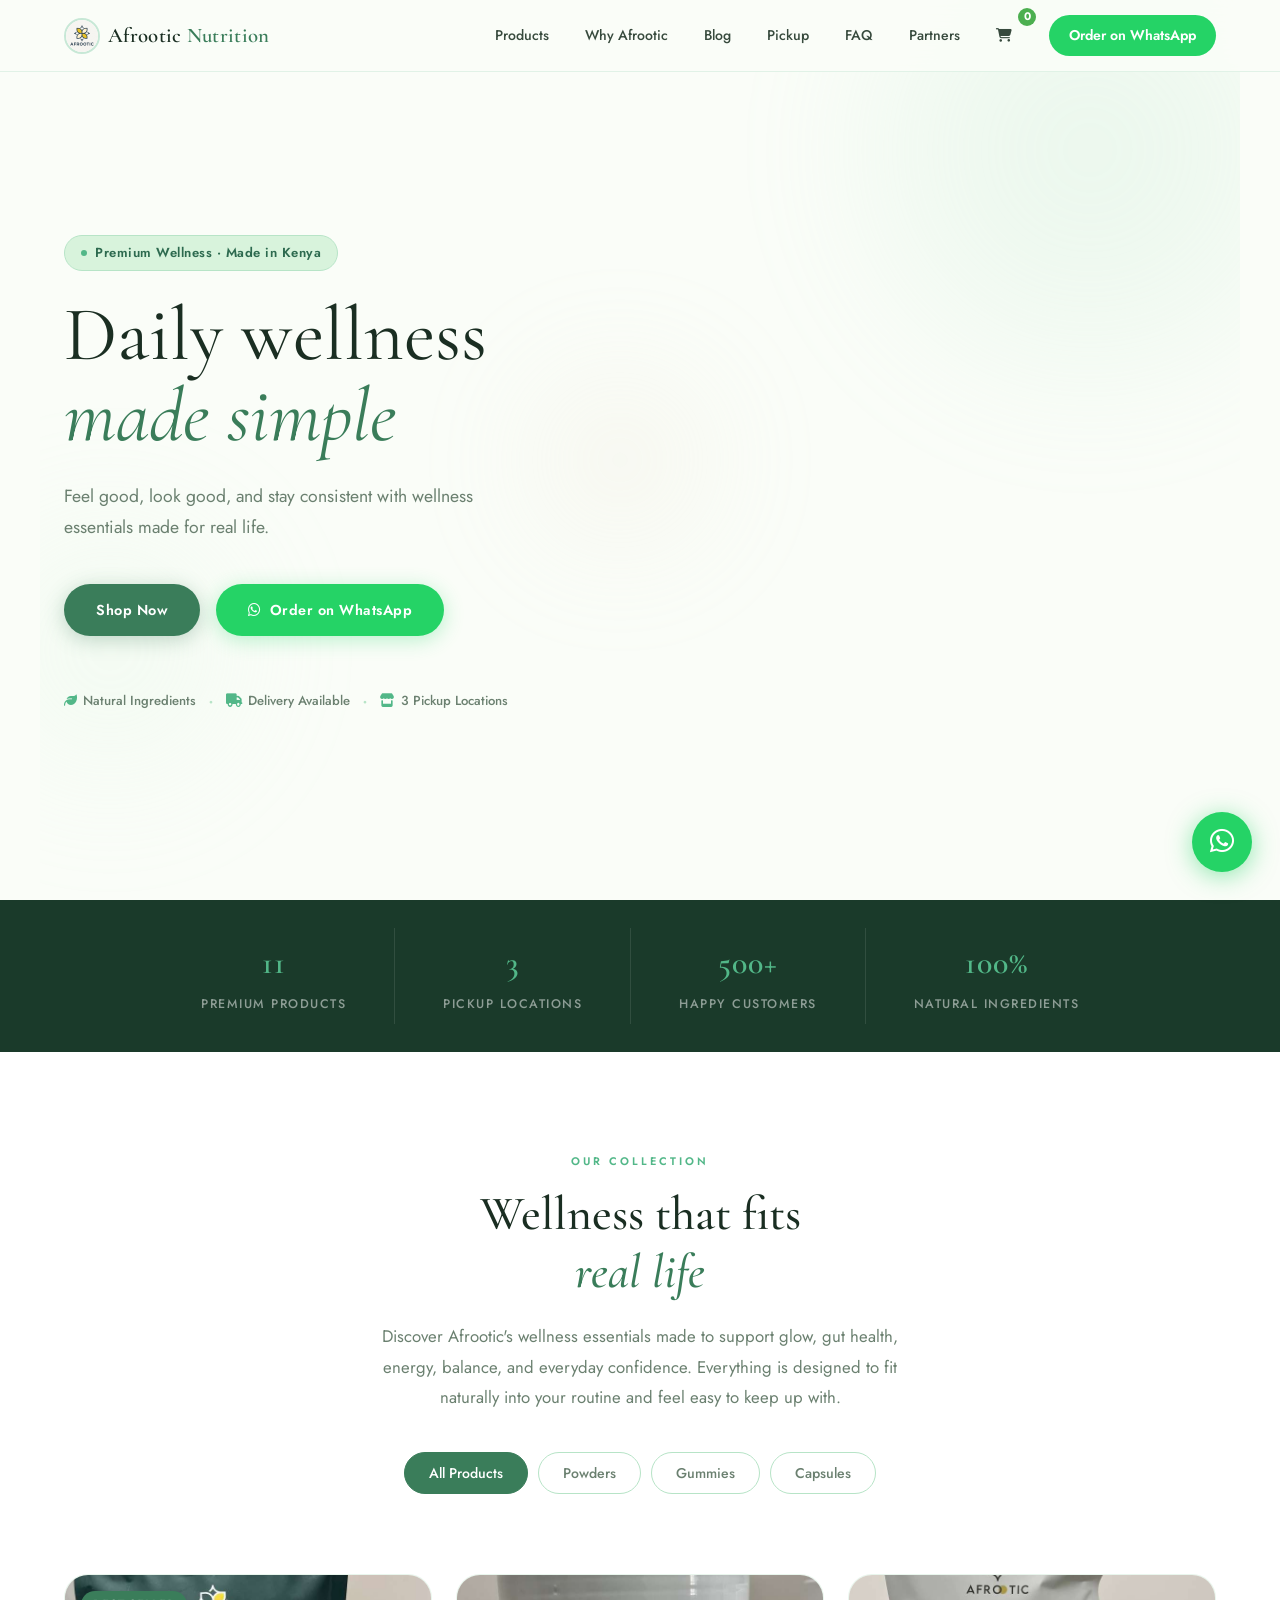
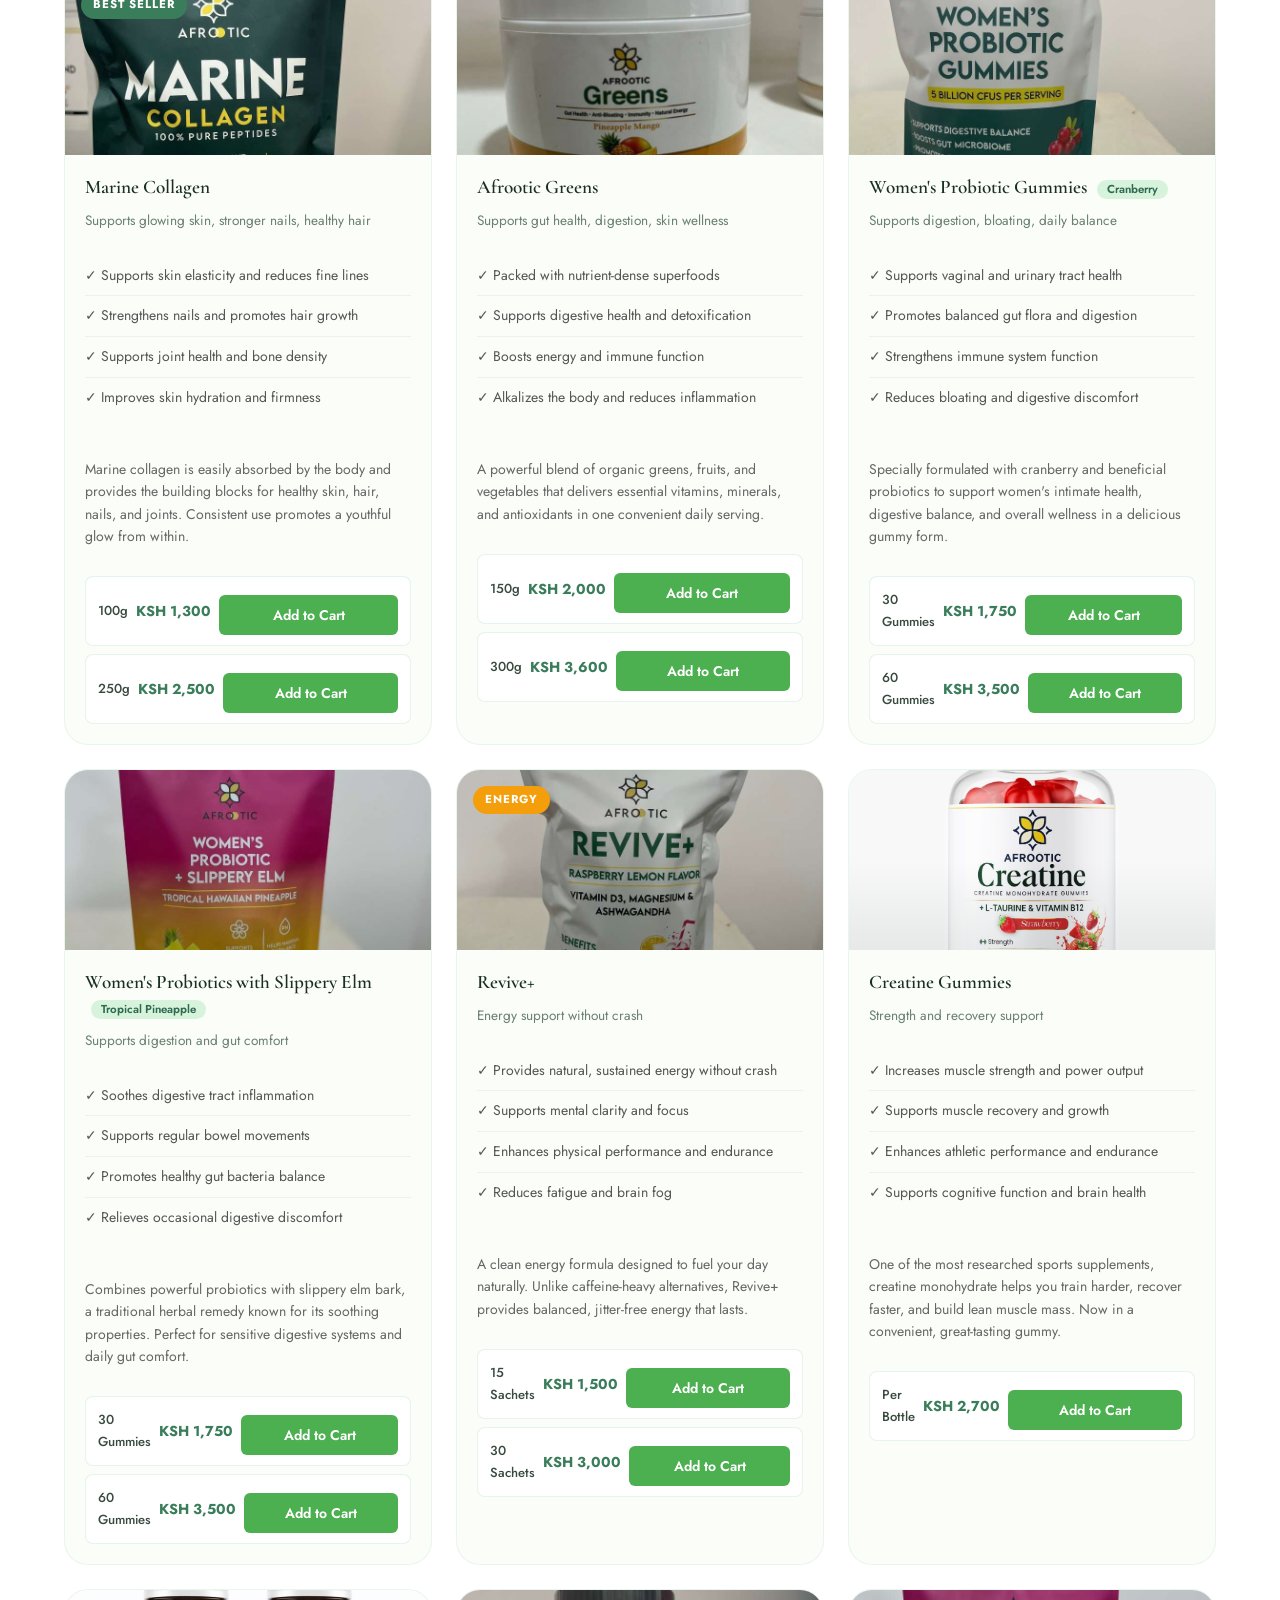
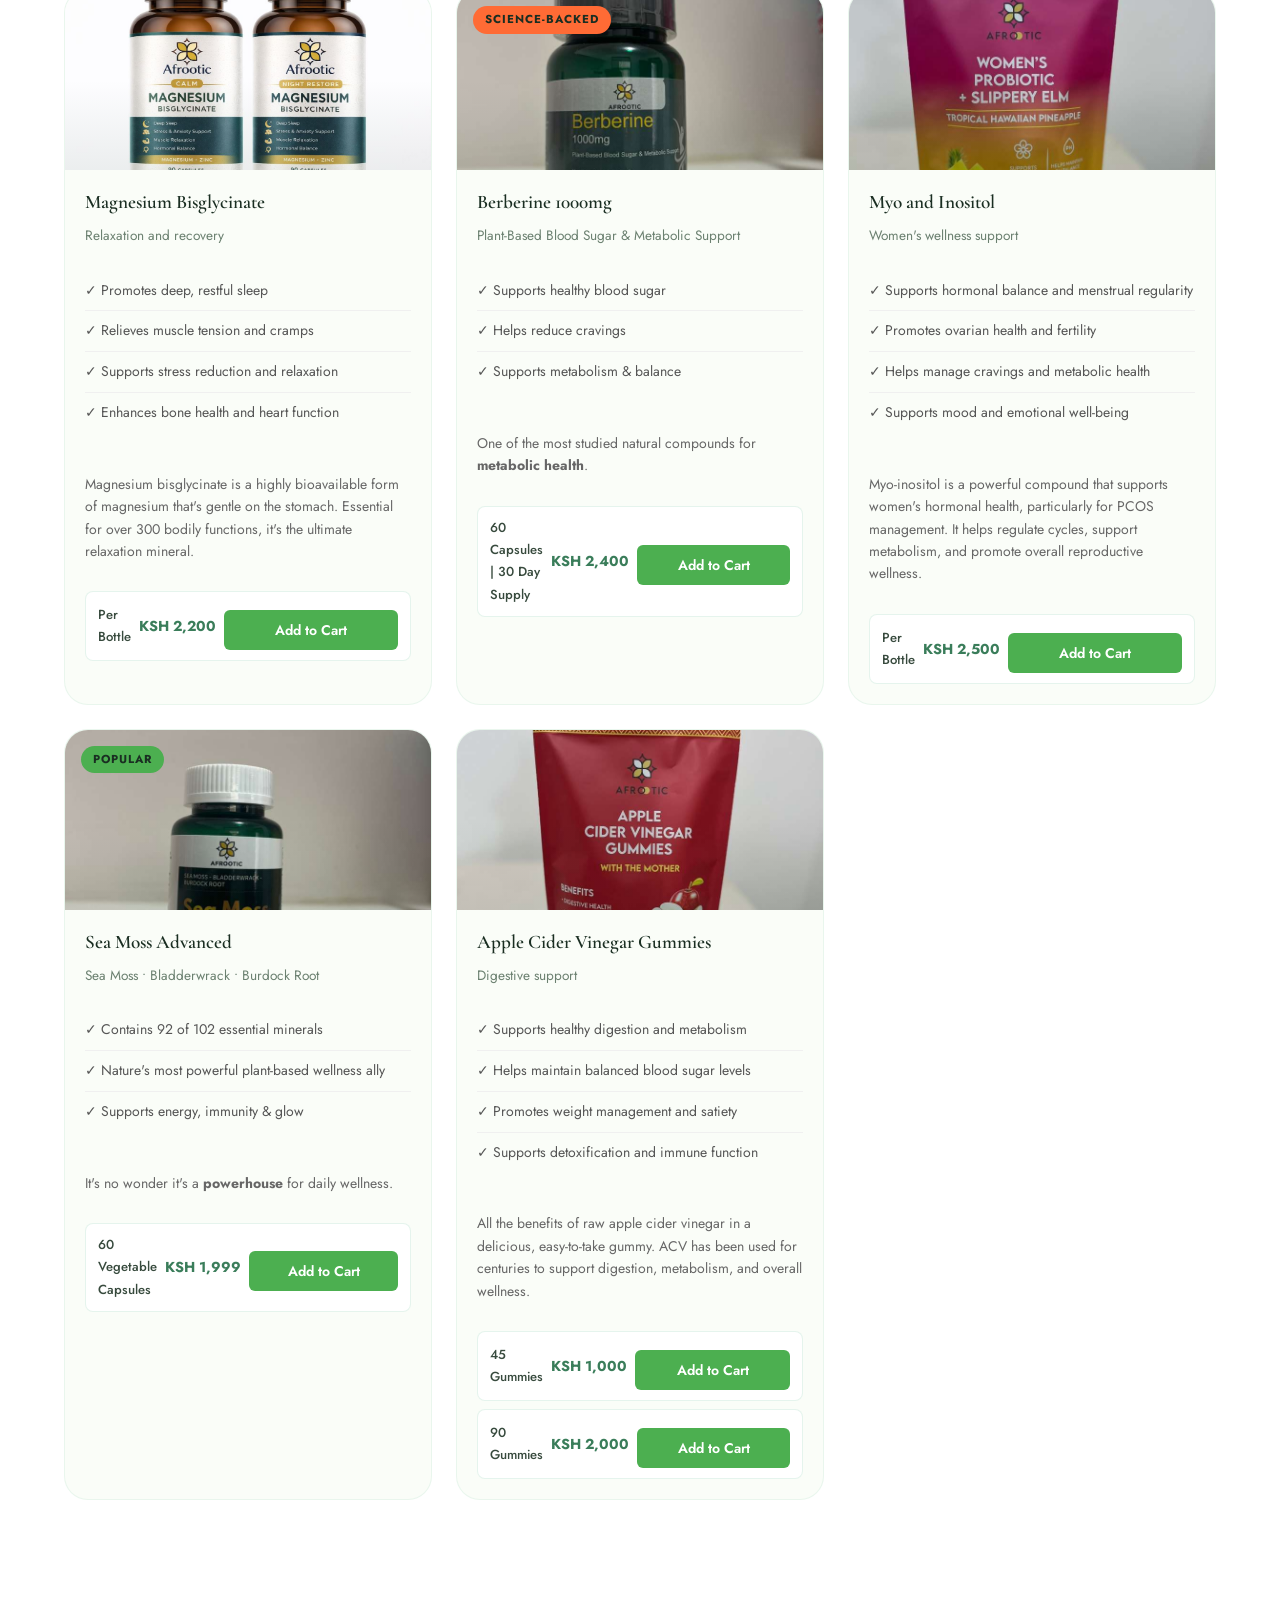
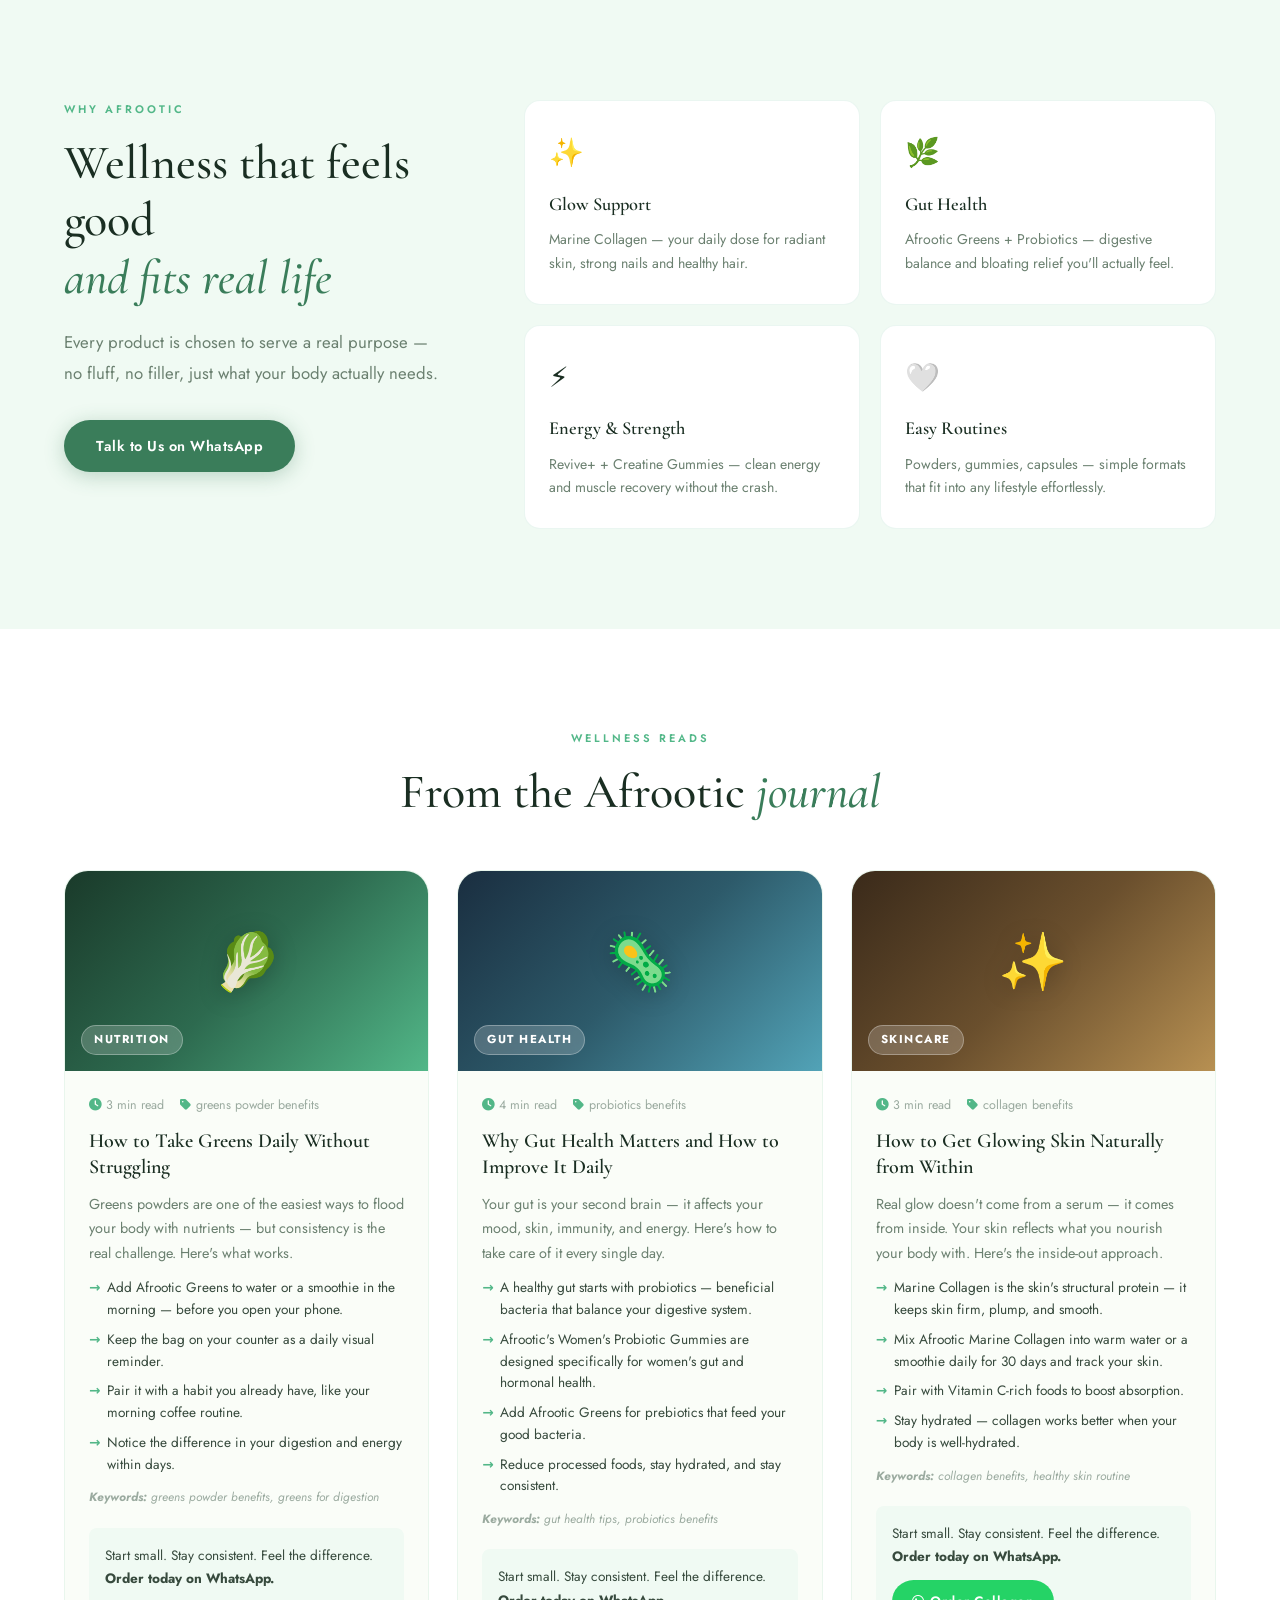
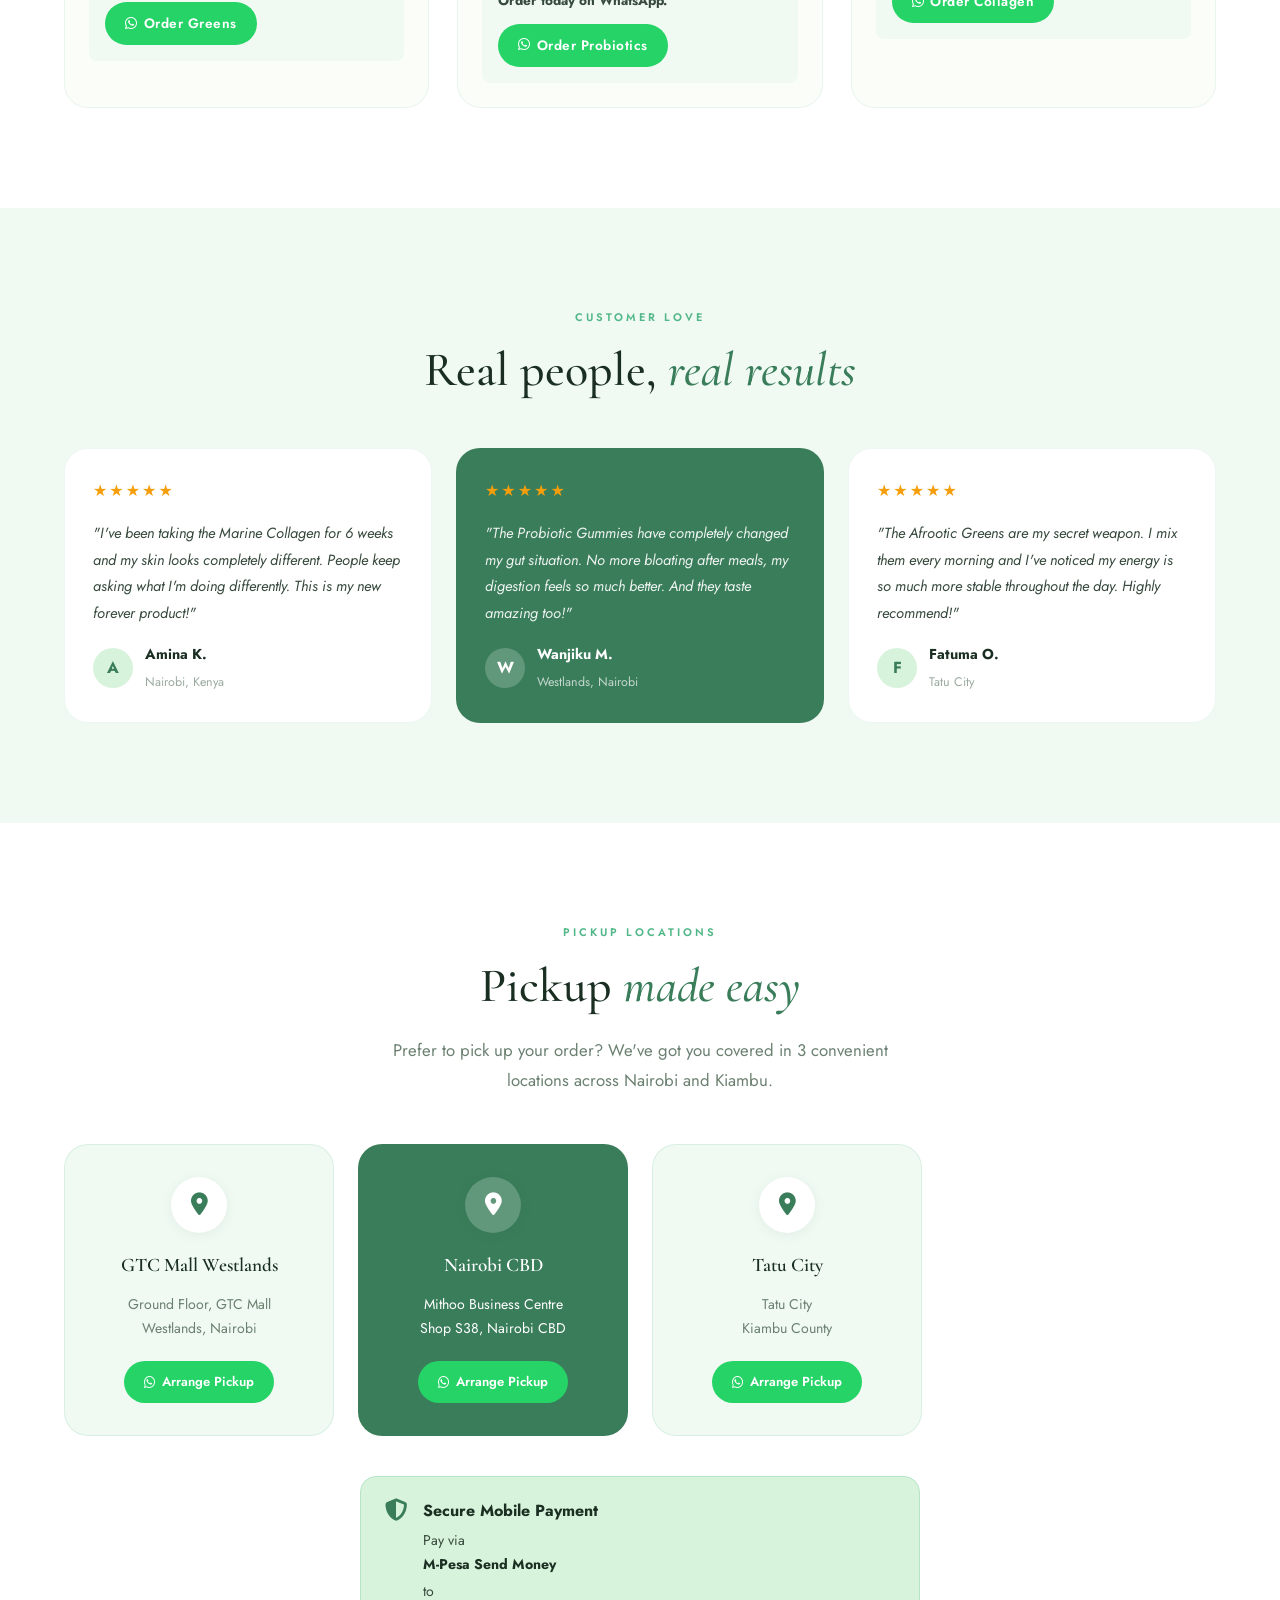
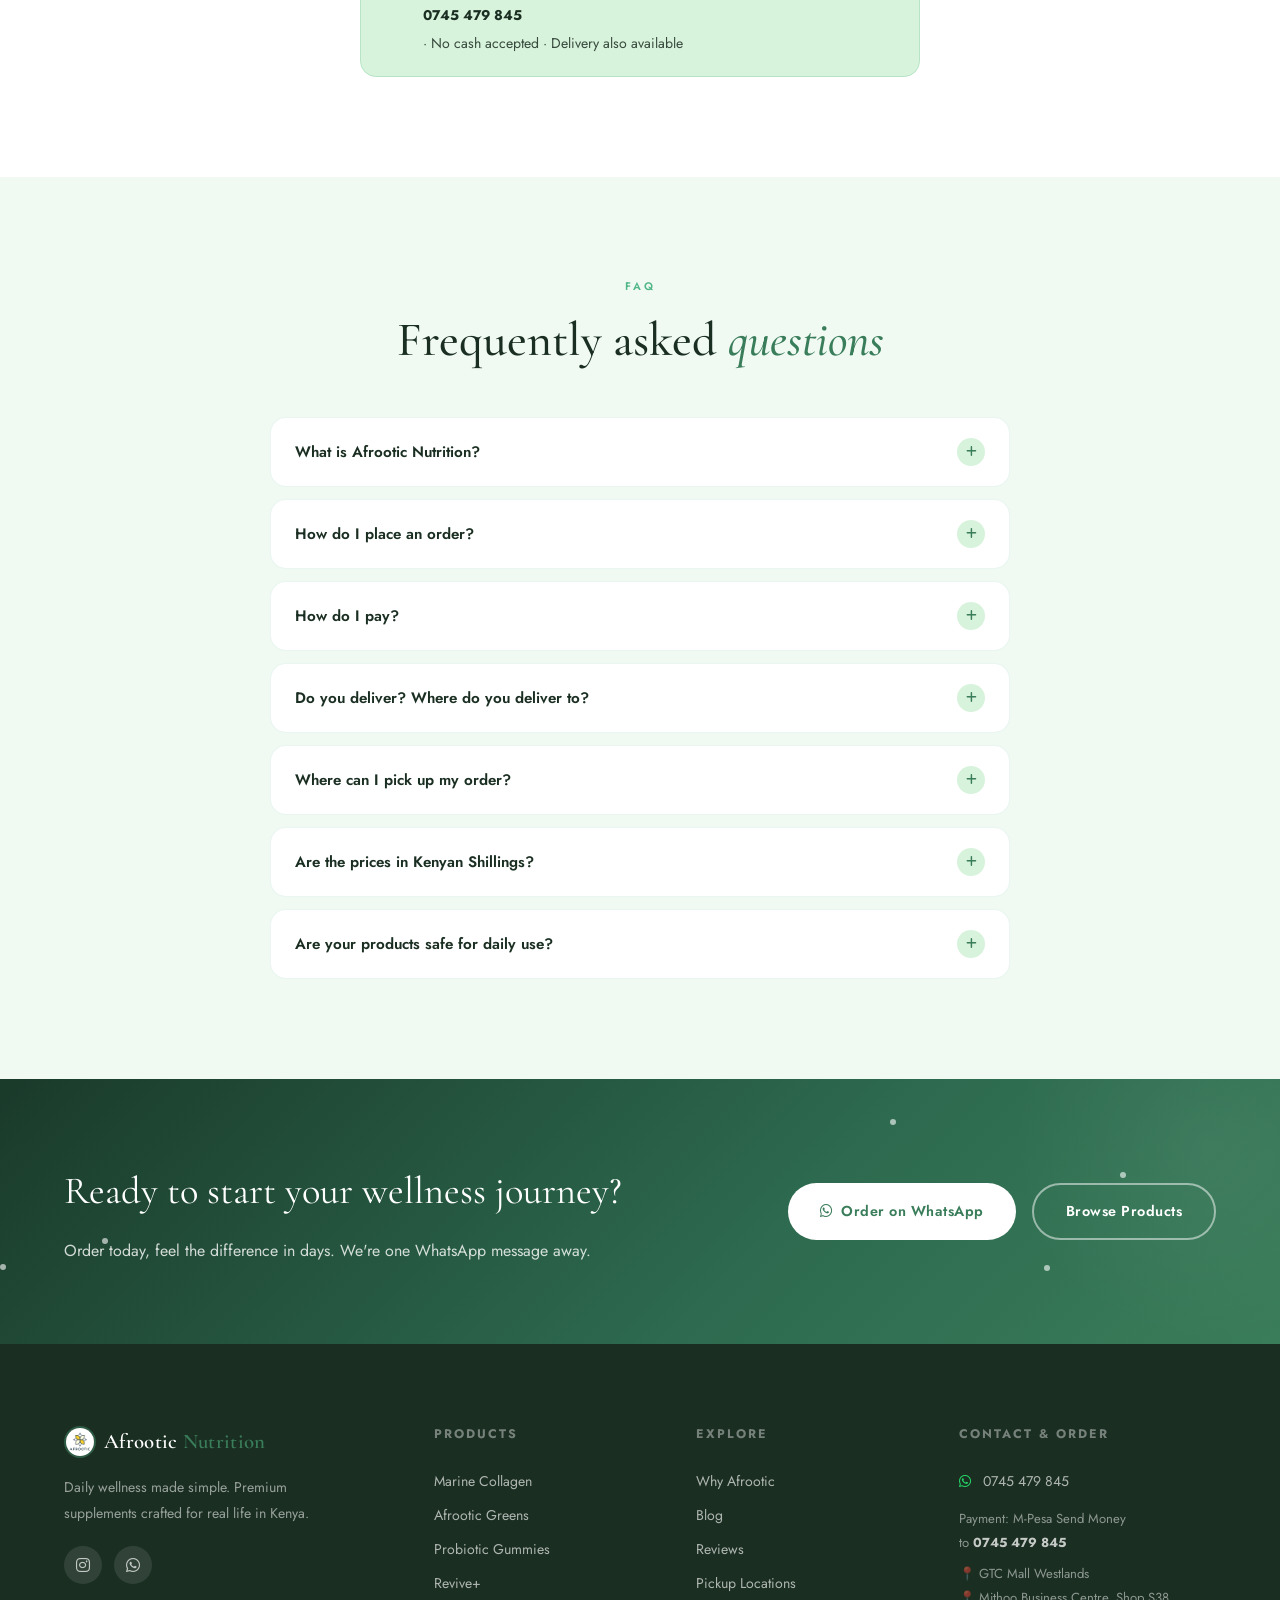
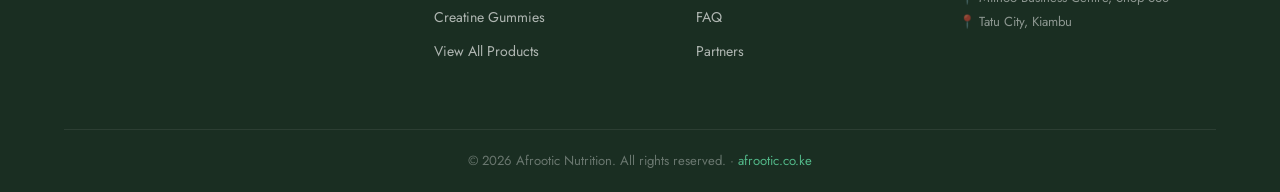
==== commit 593bc5d4: "Update index.html" ====
--- a/index.html
+++ b/index.html
@@ -1,932 +1,880 @@
 <!DOCTYPE html>
 <html lang="en">
 <head>
-<meta charset="UTF-8" />
-<meta name="viewport" content="width=device-width, initial-scale=1.0" />
-<title>Afrootic Nutrition | Daily Wellness Made Simple</title>
-<meta name="description" content="Afrootic Nutrition – Premium wellness essentials made for real life. Shop Marine Collagen, Greens, Probiotics, Creatine Gummies and more. Order online or on WhatsApp. Delivery & pickup available in Nairobi and Kiambu." />
-<meta name="keywords" content="Afrootic Nutrition, marine collagen Kenya, greens powder Nairobi, probiotic gummies, women wellness Kenya, gut health supplements, collagen powder Kenya, sea moss capsules, magnesium bisglycinate, berberine supplement" />
-<meta name="author" content="Afrootic Nutrition" />
-<meta property="og:title" content="Afrootic Nutrition | Daily Wellness Made Simple" />
-<meta property="og:description" content="Feel good, look good, and stay consistent with wellness essentials made for real life." />
-<meta property="og:type" content="website" />
-<meta property="og:url" content="https://afrootic.co.ke" />
-<link rel="canonical" href="https://afrootic.co.ke" />
-<!-- Favicon -->
-<link rel="icon" type="image/x-icon" href="favicon.ico" />
-<!-- Fonts -->
-<link rel="preconnect" href="https://fonts.googleapis.com" />
-<link rel="preconnect" href="https://fonts.gstatic.com" crossorigin />
-<link href="https://fonts.googleapis.com/css2?family=Cormorant+Garamond:ital,wght@0,300;0,400;0,500;0,600;1,300;1,400&family=Jost:wght@300;400;500;600;700&display=swap" rel="stylesheet" />
-<!-- Font Awesome -->
-<link rel="stylesheet" href="https://cdn.jsdelivr.net/npm/@fortawesome/fontawesome-free@6.5.0/css/all.min.css" />
-<!-- Main CSS -->
-<link rel="stylesheet" href="css/style.css" />
-<!-- Animations CSS -->
-<link rel="stylesheet" href="css/animations.css" />
-<!-- Cart CSS -->
-<style>
-    .cart-icon {
-        position: relative;
-        color: #2C5F2D;
-        font-size: 20px;
-        margin-right: 15px;
-        text-decoration: none;
-    }
-    .cart-icon:hover {
-        color: #4CAF50;
-    }
-    .cart-count {
-        position: absolute;
-        top: -8px;
-        right: -10px;
-        background: #4CAF50;
-        color: white;
-        border-radius: 50%;
-        width: 18px;
-        height: 18px;
-        display: flex;
-        align-items: center;
-        justify-content: center;
-        font-size: 11px;
-        font-weight: bold;
-    }
-    .add-to-cart-btn {
-        width: 100%;
-        padding: 10px 15px;
-        background: #4CAF50;
-        color: white;
-        border: none;
-        border-radius: 6px;
-        font-size: 14px;
-        font-weight: 600;
-        cursor: pointer;
-        transition: all 0.3s;
-        margin-top: 8px;
-    }
-    .add-to-cart-btn:hover {
-        background: #45a049;
-        transform: translateY(-2px);
-        box-shadow: 0 4px 12px rgba(76, 175, 80, 0.3);
-    }
-    .cart-notification {
-        position: fixed;
-        bottom: 100px;
-        right: 20px;
-        background: #4CAF50;
-        color: white;
-        padding: 15px 25px;
-        border-radius: 8px;
-        box-shadow: 0 4px 12px rgba(0,0,0,0.2);
-        z-index: 10000;
-        transform: translateX(400px);
-        transition: transform 0.3s ease;
-        font-weight: 500;
-        opacity: 0;
-    }
-    .cart-notification.show {
-        transform: translateX(0);
-        opacity: 1;
-    }
-    .product-features {
-        list-style: none;
-        padding: 0;
-        margin: 15px 0;
-    }
-    .product-features li {
-        padding: 8px 0;
-        color: #555;
-        font-size: 14px;
-        border-bottom: 1px solid #f0f0f0;
-    }
-    .product-features li:last-child {
-        border-bottom: none;
-    }
-    .product-description {
-        color: #666;
-        font-size: 14px;
-        margin: 15px 0;
-        line-height: 1.6;
-    }
-</style>
+    <meta charset="UTF-8" />
+    <meta name="viewport" content="width=device-width, initial-scale=1.0" />
+    <title>Afrootic Nutrition | Daily Wellness Made Simple</title>
+    <meta name="description" content="Afrootic Nutrition – Premium wellness essentials made for real life. Shop Marine Collagen, Greens, Probiotics, Creatine Gummies and more. Order online or on WhatsApp. Delivery & pickup available in Nairobi and Kiambu." />
+    <link rel="icon" type="image/x-icon" href="favicon.ico" />
+    <!-- Fonts -->
+    <link rel="preconnect" href="https://fonts.googleapis.com" />
+    <link rel="preconnect" href="https://fonts.gstatic.com" crossorigin />
+    <link href="https://fonts.googleapis.com/css2?family=Cormorant+Garamond:ital,wght@0,300;0,400;0,500;0,600;1,300;1,400&family=Jost:wght@300;400;500;600;700&display=swap" rel="stylesheet" />
+    <!-- Font Awesome -->
+    <link rel="stylesheet" href="https://cdn.jsdelivr.net/npm/@fortawesome/fontawesome-free@6.5.0/css/all.min.css" />
+    <!-- Main CSS -->
+    <link rel="stylesheet" href="css/style.css" />
+    <!-- Animations CSS -->
+    <link rel="stylesheet" href="css/animations.css" />
+    <!-- Cart Styles -->
+    <style>
+        .cart-icon {
+            position: relative;
+            color: #2C5F2D;
+            font-size: 20px;
+            margin-right: 15px;
+            text-decoration: none;
+        }
+        .cart-icon:hover {
+            color: #4CAF50;
+        }
+        .cart-count {
+            position: absolute;
+            top: -8px;
+            right: -10px;
+            background: #4CAF50;
+            color: white;
+            border-radius: 50%;
+            width: 18px;
+            height: 18px;
+            display: flex;
+            align-items: center;
+            justify-content: center;
+            font-size: 11px;
+            font-weight: bold;
+        }
+        .add-to-cart-btn {
+            width: 100%;
+            padding: 10px 15px;
+            background: #4CAF50;
+            color: white;
+            border: none;
+            border-radius: 6px;
+            font-size: 14px;
+            font-weight: 600;
+            cursor: pointer;
+            transition: all 0.3s;
+            margin-top: 8px;
+        }
+        .add-to-cart-btn:hover {
+            background: #45a049;
+            transform: translateY(-2px);
+            box-shadow: 0 4px 12px rgba(76, 175, 80, 0.3);
+        }
+        .cart-notification {
+            position: fixed;
+            bottom: 100px;
+            right: 20px;
+            background: #4CAF50;
+            color: white;
+            padding: 15px 25px;
+            border-radius: 8px;
+            box-shadow: 0 4px 12px rgba(0,0,0,0.2);
+            z-index: 10000;
+            transform: translateX(400px);
+            transition: transform 0.3s ease;
+            font-weight: 500;
+            opacity: 0;
+        }
+        .cart-notification.show {
+            transform: translateX(0);
+            opacity: 1;
+        }
+        .product-features {
+            list-style: none;
+            padding: 0;
+            margin: 15px 0;
+        }
+        .product-features li {
+            padding: 8px 0;
+            color: #555;
+            font-size: 14px;
+            border-bottom: 1px solid #f0f0f0;
+        }
+        .product-features li:last-child {
+            border-bottom: none;
+        }
+        .product-description {
+            color: #666;
+            font-size: 14px;
+            margin: 15px 0;
+            line-height: 1.6;
+        }
+    </style>
 </head>
 <body>
-<!-- ============================================================
-NAVIGATION
-============================================================ -->
-<header id="navbar">
-<div class="nav-container">
-<a href="index.html" class="logo">
-<img src="images/logo.jpg" alt="Afrootic Nutrition Logo" class="logo-img" />
-<span class="logo-text">Afrootic <span>Nutrition</span></span>
-</a>
-<nav class="nav-links" id="navLinks">
-<a href="#collection">Products</a>
-<a href="#why">Why Afrootic</a>
-<a href="#blog">Blog</a>
-<a href="#pickup">Pickup</a>
-<a href="#faq">FAQ</a>
-<a href="opportunities.html">Partners</a>
-<a href="cart.html" class="cart-icon">
-    <i class="fas fa-shopping-cart"></i>
-    <span class="cart-count" id="cart-count">0</span>
-</a>
-<a href="https://wa.me/254745479845?text=Hi!%20I%27d%20like%20to%20order%20from%20Afrootic%20Nutrition" target="_blank" class="nav-cta">Order on WhatsApp</a>
-</nav>
-<button class="hamburger" id="hamburger" aria-label="Open menu">
-<span></span><span></span><span></span>
-</button>
-</div>
-</header>
-<!-- Mobile Menu Overlay -->
-<div class="mobile-overlay" id="mobileOverlay"></div>
-<!-- ============================================================
-HERO SECTION
-============================================================ -->
-<section class="hero" id="home">
-<div class="hero-bg-shapes">
-<div class="shape shape-1"></div>
-<div class="shape shape-2"></div>
-<div class="shape shape-3"></div>
-</div>
-<div class="hero-content">
-<div class="hero-badge">
-<span class="badge-dot"></span>
-Premium Wellness · Made in Kenya
-</div>
-<h1 class="hero-headline">Daily wellness<br /><em>made simple</em></h1>
-<p class="hero-sub">Feel good, look good, and stay consistent with wellness essentials made for real life.</p>
-<div class="hero-cta-group">
-<a href="#collection" class="btn btn-primary">Shop Now</a>
-<a href="https://wa.me/254745479845?text=Hi!%20I%27d%20like%20to%20order%20from%20Afrootic%20Nutrition" target="_blank" class="btn btn-whatsapp">
-<i class="fab fa-whatsapp"></i> Order on WhatsApp
-</a>
-</div>
-<div class="hero-trust">
-<div class="trust-item"><i class="fas fa-leaf"></i> Natural Ingredients</div>
-<div class="trust-divider">·</div>
-<div class="trust-item"><i class="fas fa-truck"></i> Delivery Available</div>
-<div class="trust-divider">·</div>
-<div class="trust-item"><i class="fas fa-store"></i> 3 Pickup Locations</div>
-</div>
-</div>
-<div class="hero-visual">
-<div class="hero-product-stack">
-<div class="product-orb orb-1"></div>
-<div class="product-orb orb-2"></div>
-<div class="product-orb orb-3"></div>
-<!-- Central hero product image -->
-<div class="hero-center-img floating">
-<img src="images/marine-collagen-250g.jpg" alt="Marine Collagen 250g" />
-</div>
-<div class="hero-product-card floating">
-<div class="hpc-img"><img src="images/marine-collagen-100g.jpg" alt="Marine Collagen" /></div>
-<div class="hpc-info">
-<strong>Marine Collagen</strong>
-<span>Best Seller ⭐</span>
-</div>
-</div>
-<div class="hero-product-card floating delay-1">
-<div class="hpc-img"><img src="images/greens-pineapple-mango.jpg" alt="Afrootic Greens" /></div>
-<div class="hpc-info">
-<strong>Afrootic Greens</strong>
-<span>Gut Health</span>
-</div>
-</div>
-<div class="hero-product-card floating delay-2">
-<div class="hpc-img"><img src="images/probiotic-cranberry.jpg" alt="Probiotic Gummies" /></div>
-<div class="hpc-info">
-<strong>Probiotic Gummies</strong>
-<span>Women's Wellness</span>
-</div>
-</div>
-</div>
-</div>
-</section>
-<!-- ============================================================
-COLLECTION INTRO
-============================================================ -->
-<section class="collection-intro" id="collection">
-<div class="container">
-<div class="section-tag">OUR COLLECTION</div>
-<h2 class="section-title">Wellness that fits<br /><em>real life</em></h2>
-<p class="section-sub">Discover Afrootic's wellness essentials made to support glow, gut health, energy, balance, and everyday confidence. Everything is designed to fit naturally into your routine and feel easy to keep up with.</p>
-<div class="category-pills">
-<button class="pill active" data-filter="all">All Products</button>
-<button class="pill" data-filter="powder">Powders</button>
-<button class="pill" data-filter="gummies">Gummies</button>
-<button class="pill" data-filter="capsules">Capsules</button>
-</div>
-</div>
-</section>
-<!-- ============================================================
-PRODUCTS SECTION
-============================================================ -->
-<section class="products" id="products">
-<div class="container">
-<div class="products-grid" id="productsGrid">
-<!-- 1. Marine Collagen -->
-<div class="product-card" data-category="powder">
-<div class="product-badge bestseller">Best Seller</div>
-<div class="product-image-wrap">
-<img src="images/marine-collagen-250g.jpg" alt="Afrootic Marine Collagen 250g" class="product-photo" loading="lazy" />
-<div class="product-img-overlay"></div>
-</div>
-<div class="product-info">
-<h3 class="product-name">Marine Collagen</h3>
-<p class="product-benefit">Supports glowing skin, stronger nails, healthy hair</p>
-<ul class="product-features">
-    <li>✓ Supports skin elasticity and reduces fine lines</li>
-    <li>✓ Strengthens nails and promotes hair growth</li>
-    <li>✓ Supports joint health and bone density</li>
-    <li>✓ Improves skin hydration and firmness</li>
-</ul>
-<p class="product-description">Marine collagen is easily absorbed by the body and provides the building blocks for healthy skin, hair, nails, and joints. Consistent use promotes a youthful glow from within.</p>
-<div class="product-variants">
-<div class="variant">
-<span class="variant-size">100g</span>
-<span class="variant-price">KSH 1,300</span>
-<button class="add-to-cart-btn" data-id="1" data-name="Marine Collagen 100g" data-price="1300" data-image="images/marine-collagen-250g.jpg">Add to Cart</button>
-</div>
-<div class="variant">
-<span class="variant-size">250g</span>
-<span class="variant-price">KSH 2,500</span>
-<button class="add-to-cart-btn" data-id="2" data-name="Marine Collagen 250g" data-price="2500" data-image="images/marine-collagen-250g.jpg">Add to Cart</button>
-</div>
-</div>
-</div>
-</div>
-<!-- 2. Afrootic Greens -->
-<div class="product-card" data-category="powder">
-<div class="product-image-wrap">
-<img src="images/greens-pineapple-mango.jpg" alt="Afrootic Greens Pineapple Mango" class="product-photo" loading="lazy" />
-<div class="product-img-overlay"></div>
-</div>
-<div class="product-info">
-<h3 class="product-name">Afrootic Greens</h3>
-<p class="product-benefit">Supports gut health, digestion, skin wellness</p>
-<ul class="product-features">
-    <li>✓ Packed with nutrient-dense superfoods</li>
-    <li>✓ Supports digestive health and detoxification</li>
-    <li>✓ Boosts energy and immune function</li>
-    <li>✓ Alkalizes the body and reduces inflammation</li>
-</ul>
-<p class="product-description">A powerful blend of organic greens, fruits, and vegetables that delivers essential vitamins, minerals, and antioxidants in one convenient daily serving.</p>
-<div class="product-variants">
-<div class="variant">
-<span class="variant-size">150g</span>
-<span class="variant-price">KSH 2,000</span>
-<button class="add-to-cart-btn" data-id="3" data-name="Afrootic Greens 150g" data-price="2000" data-image="images/greens-pineapple-mango.jpg">Add to Cart</button>
-</div>
-<div class="variant">
-<span class="variant-size">300g</span>
-<span class="variant-price">KSH 3,600</span>
-<button class="add-to-cart-btn" data-id="4" data-name="Afrootic Greens 300g" data-price="3600" data-image="images/greens-pineapple-mango.jpg">Add to Cart</button>
-</div>
-</div>
-</div>
-</div>
-<!-- 3. Women's Probiotic Gummies (Cranberry) -->
-<div class="product-card" data-category="gummies">
-<div class="product-image-wrap">
-<img src="images/probiotic-cranberry.jpg" alt="Women's Probiotic Gummies Cranberry" class="product-photo" loading="lazy" />
-<div class="product-img-overlay"></div>
-</div>
-<div class="product-info">
-<h3 class="product-name">Women's Probiotic Gummies <span class="flavor-tag">Cranberry</span></h3>
-<p class="product-benefit">Supports digestion, bloating, daily balance</p>
-<ul class="product-features">
-    <li>✓ Supports vaginal and urinary tract health</li>
-    <li>✓ Promotes balanced gut flora and digestion</li>
-    <li>✓ Strengthens immune system function</li>
-    <li>✓ Reduces bloating and digestive discomfort</li>
-</ul>
-<p class="product-description">Specially formulated with cranberry and beneficial probiotics to support women's intimate health, digestive balance, and overall wellness in a delicious gummy form.</p>
-<div class="product-variants">
-<div class="variant">
-<span class="variant-size">30 Gummies</span>
-<span class="variant-price">KSH 1,750</span>
-<button class="add-to-cart-btn" data-id="5" data-name="Probiotic Gummies Cranberry 30ct" data-price="1750" data-image="images/probiotic-cranberry.jpg">Add to Cart</button>
-</div>
-<div class="variant">
-<span class="variant-size">60 Gummies</span>
-<span class="variant-price">KSH 3,500</span>
-<button class="add-to-cart-btn" data-id="6" data-name="Probiotic Gummies Cranberry 60ct" data-price="3500" data-image="images/probiotic-cranberry.jpg">Add to Cart</button>
-</div>
-</div>
-</div>
-</div>
-<!-- 4. Women's Probiotics with Slippery Elm (Tropical Pineapple) -->
-<div class="product-card" data-category="gummies">
-<div class="product-image-wrap">
-<img src="images/probiotic-slippery-elm.jpg" alt="Women's Probiotics Slippery Elm Tropical Pineapple" class="product-photo" loading="lazy" />
-<div class="product-img-overlay"></div>
-</div>
-<div class="product-info">
-<h3 class="product-name">Women's Probiotics with Slippery Elm <span class="flavor-tag">Tropical Pineapple</span></h3>
-<p class="product-benefit">Supports digestion and gut comfort</p>
-<ul class="product-features">
-    <li>✓ Soothes digestive tract inflammation</li>
-    <li>✓ Supports regular bowel movements</li>
-    <li>✓ Promotes healthy gut bacteria balance</li>
-    <li>✓ Relieves occasional digestive discomfort</li>
-</ul>
-<p class="product-description">Combines powerful probiotics with slippery elm bark, a traditional herbal remedy known for its soothing properties. Perfect for sensitive digestive systems and daily gut comfort.</p>
-<div class="product-variants">
-<div class="variant">
-<span class="variant-size">30 Gummies</span>
-<span class="variant-price">KSH 1,750</span>
-<button class="add-to-cart-btn" data-id="7" data-name="Probiotic Slippery Elm 30ct" data-price="1750" data-image="images/probiotic-slippery-elm.jpg">Add to Cart</button>
-</div>
-<div class="variant">
-<span class="variant-size">60 Gummies</span>
-<span class="variant-price">KSH 3,500</span>
-<button class="add-to-cart-btn" data-id="8" data-name="Probiotic Slippery Elm 60ct" data-price="3500" data-image="images/probiotic-slippery-elm.jpg">Add to Cart</button>
-</div>
-</div>
-</div>
-</div>
-<!-- 5. Revive+ -->
-<div class="product-card" data-category="powder">
-<div class="product-badge new">Energy</div>
-<div class="product-image-wrap">
-<img src="images/revive-plus-2.jpg" alt="Afrootic Revive+ Energy Sachets" class="product-photo" loading="lazy" />
-<div class="product-img-overlay"></div>
-</div>
-<div class="product-info">
-<h3 class="product-name">Revive+</h3>
-<p class="product-benefit">Energy support without crash</p>
-<ul class="product-features">
-    <li>✓ Provides natural, sustained energy without crash</li>
-    <li>✓ Supports mental clarity and focus</li>
-    <li>✓ Enhances physical performance and endurance</li>
-    <li>✓ Reduces fatigue and brain fog</li>
-</ul>
-<p class="product-description">A clean energy formula designed to fuel your day naturally. Unlike caffeine-heavy alternatives, Revive+ provides balanced, jitter-free energy that lasts.</p>
-<div class="product-variants">
-<div class="variant">
-<span class="variant-size">15 Sachets</span>
-<span class="variant-price">KSH 1,500</span>
-<button class="add-to-cart-btn" data-id="9" data-name="Revive+ 15 Sachets" data-price="1500" data-image="images/revive-plus-2.jpg">Add to Cart</button>
-</div>
-<div class="variant">
-<span class="variant-size">30 Sachets</span>
-<span class="variant-price">KSH 3,000</span>
-<button class="add-to-cart-btn" data-id="10" data-name="Revive+ 30 Sachets" data-price="3000" data-image="images/revive-plus-2.jpg">Add to Cart</button>
-</div>
-</div>
-</div>
-</div>
-<!-- 6. Creatine Gummies -->
-<div class="product-card" data-category="gummies">
-<div class="product-image-wrap">
-<img src="images/creatine-gummies.jpg" alt="Afrootic Creatine Monohydrate Gummies" class="product-photo" loading="lazy" />
-<div class="product-img-overlay"></div>
-</div>
-<div class="product-info">
-<h3 class="product-name">Creatine Gummies</h3>
-<p class="product-benefit">Strength and recovery support</p>
-<ul class="product-features">
-    <li>✓ Increases muscle strength and power output</li>
-    <li>✓ Supports muscle recovery and growth</li>
-    <li>✓ Enhances athletic performance and endurance</li>
-    <li>✓ Supports cognitive function and brain health</li>
-</ul>
-<p class="product-description">One of the most researched sports supplements, creatine monohydrate helps you train harder, recover faster, and build lean muscle mass. Now in a convenient, great-tasting gummy.</p>
-<div class="product-variants single">
-<div class="variant">
-<span class="variant-size">Per Bottle</span>
-<span class="variant-price">KSH 2,700</span>
-<button class="add-to-cart-btn" data-id="11" data-name="Creatine Gummies" data-price="2700" data-image="images/creatine-gummies.jpg">Add to Cart</button>
-</div>
-</div>
-</div>
-</div>
-<!-- 7. Magnesium Bisglycinate -->
-<div class="product-card" data-category="capsules">
-<div class="product-image-wrap">
-<img src="images/magnesium-bisglycinate.jpg" alt="Afrootic Magnesium Bisglycinate Capsules" class="product-photo" loading="lazy" />
-<div class="product-img-overlay"></div>
-</div>
-<div class="product-info">
-<h3 class="product-name">Magnesium Bisglycinate</h3>
-<p class="product-benefit">Relaxation and recovery</p>
-<ul class="product-features">
-    <li>✓ Promotes deep, restful sleep</li>
-    <li>✓ Relieves muscle tension and cramps</li>
-    <li>✓ Supports stress reduction and relaxation</li>
-    <li>✓ Enhances bone health and heart function</li>
-</ul>
-<p class="product-description">Magnesium bisglycinate is a highly bioavailable form of magnesium that's gentle on the stomach. Essential for over 300 bodily functions, it's the ultimate relaxation mineral.</p>
-<div class="product-variants single">
-<div class="variant">
-<span class="variant-size">Per Bottle</span>
-<span class="variant-price">KSH 2,200</span>
-<button class="add-to-cart-btn" data-id="12" data-name="Magnesium Bisglycinate" data-price="2200" data-image="images/magnesium-bisglycinate.jpg">Add to Cart</button>
-</div>
-</div>
-</div>
-</div>
-<!-- 8. Berberine 1000mg -->
-<div class="product-card" data-category="capsules">
-<div class="product-badge science">Science-Backed</div>
-<div class="product-image-wrap">
-<img src="images/berberine-1000mg.jpg" alt="Berberine 1000mg" class="product-photo" loading="lazy" />
-<div class="product-img-overlay"></div>
-</div>
-<div class="product-info">
-<h3 class="product-name">Berberine 1000mg</h3>
-<p class="product-benefit">Plant-Based Blood Sugar & Metabolic Support</p>
-<ul class="product-features">
-    <li>✓ Supports healthy blood sugar</li>
-    <li>✓ Helps reduce cravings</li>
-    <li>✓ Supports metabolism & balance</li>
-</ul>
-<p class="product-description">One of the most studied natural compounds for <strong>metabolic health</strong>.</p>
-<div class="product-variants single">
-<div class="variant">
-<span class="variant-size">60 Capsules | 30 Day Supply</span>
-<span class="variant-price">KSH 2,400</span>
-<button class="add-to-cart-btn" data-id="13" data-name="Berberine 1000mg" data-price="2400" data-image="images/berberine-1000mg.jpg">Add to Cart</button>
-</div>
-</div>
-</div>
-</div>
-<!-- 9. Myo and Inositol -->
-<div class="product-card" data-category="capsules">
-<div class="product-image-wrap">
-<img src="images/probiotic-slippery-elm.jpg" alt="Myo and Inositol" class="product-photo" loading="lazy" />
-<div class="product-img-overlay"></div>
-</div>
-<div class="product-info">
-<h3 class="product-name">Myo and Inositol</h3>
-<p class="product-benefit">Women's wellness support</p>
-<ul class="product-features">
-    <li>✓ Supports hormonal balance and menstrual regularity</li>
-    <li>✓ Promotes ovarian health and fertility</li>
-    <li>✓ Helps manage cravings and metabolic health</li>
-    <li>✓ Supports mood and emotional well-being</li>
-</ul>
-<p class="product-description">Myo-inositol is a powerful compound that supports women's hormonal health, particularly for PCOS management. It helps regulate cycles, support metabolism, and promote overall reproductive wellness.</p>
-<div class="product-variants single">
-<div class="variant">
-<span class="variant-size">Per Bottle</span>
-<span class="variant-price">KSH 2,500</span>
-<button class="add-to-cart-btn" data-id="14" data-name="Myo and Inositol" data-price="2500" data-image="images/probiotic-slippery-elm.jpg">Add to Cart</button>
-</div>
-</div>
-</div>
-</div>
-<!-- 10. Sea Moss Advanced -->
-<div class="product-card" data-category="capsules">
-<div class="product-badge popular">Popular</div>
-<div class="product-image-wrap">
-<img src="images/sea-moss-advanced.jpg" alt="Sea Moss Advanced" class="product-photo" loading="lazy" />
-<div class="product-img-overlay"></div>
-</div>
-<div class="product-info">
-<h3 class="product-name">Sea Moss Advanced</h3>
-<p class="product-benefit">Sea Moss • Bladderwrack • Burdock Root</p>
-<ul class="product-features">
-    <li>✓ Contains 92 of 102 essential minerals</li>
-    <li>✓ Nature's most powerful plant-based wellness ally</li>
-    <li>✓ Supports energy, immunity & glow</li>
-</ul>
-<p class="product-description">It's no wonder it's a <strong>powerhouse</strong> for daily wellness.</p>
-<div class="product-variants single">
-<div class="variant">
-<span class="variant-size">60 Vegetable Capsules</span>
-<span class="variant-price">KSH 1,999</span>
-<button class="add-to-cart-btn" data-id="15" data-name="Sea Moss Advanced" data-price="1999" data-image="images/sea-moss-advanced.jpg">Add to Cart</button>
-</div>
-</div>
-</div>
-</div>
-<!-- 11. Apple Cider Vinegar Gummies -->
-<div class="product-card" data-category="gummies">
-<div class="product-image-wrap">
-<img src="images/acv-gummies-90.jpg" alt="Afrootic Apple Cider Vinegar Gummies" class="product-photo" loading="lazy" />
-<div class="product-img-overlay"></div>
-</div>
-<div class="product-info">
-<h3 class="product-name">Apple Cider Vinegar Gummies</h3>
-<p class="product-benefit">Digestive support</p>
-<ul class="product-features">
-    <li>✓ Supports healthy digestion and metabolism</li>
-    <li>✓ Helps maintain balanced blood sugar levels</li>
-    <li>✓ Promotes weight management and satiety</li>
-    <li>✓ Supports detoxification and immune function</li>
-</ul>
-<p class="product-description">All the benefits of raw apple cider vinegar in a delicious, easy-to-take gummy. ACV has been used for centuries to support digestion, metabolism, and overall wellness.</p>
-<div class="product-variants">
-<div class="variant">
-<span class="variant-size">45 Gummies</span>
-<span class="variant-price">KSH 1,000</span>
-<button class="add-to-cart-btn" data-id="16" data-name="ACV Gummies 45ct" data-price="1000" data-image="images/acv-gummies-90.jpg">Add to Cart</button>
-</div>
-<div class="variant">
-<span class="variant-size">90 Gummies</span>
-<span class="variant-price">KSH 2,000</span>
-<button class="add-to-cart-btn" data-id="17" data-name="ACV Gummies 90ct" data-price="2000" data-image="images/acv-gummies-90.jpg">Add to Cart</button>
-</div>
-</div>
-</div>
-</div>
-</div><!-- /.products-grid -->
-</div>
-</section>
-<!-- ============================================================
-WHY AFROOTIC
-============================================================ -->
-<section class="why-section" id="why">
-<div class="container">
-<div class="why-inner">
-<div class="why-text">
-<div class="section-tag">WHY AFROOTIC</div>
-<h2 class="section-title">Wellness that feels good<br /><em>and fits real life</em></h2>
-<p class="section-sub">Every product is chosen to serve a real purpose — no fluff, no filler, just what your body actually needs.</p>
-<a href="https://wa.me/254745479845?text=Hi!%20I%27d%20like%20to%20learn%20more%20about%20Afrootic%20Nutrition" target="_blank" class="btn btn-primary">Talk to Us on WhatsApp</a>
-</div>
-<div class="why-grid">
-<div class="why-card">
-<div class="why-icon">✨</div>
-<h4>Glow Support</h4>
-<p>Marine Collagen — your daily dose for radiant skin, strong nails and healthy hair.</p>
-</div>
-<div class="why-card">
-<div class="why-icon">🌿</div>
-<h4>Gut Health</h4>
-<p>Afrootic Greens + Probiotics — digestive balance and bloating relief you'll actually feel.</p>
-</div>
-<div class="why-card">
-<div class="why-icon">⚡</div>
-<h4>Energy & Strength</h4>
-<p>Revive+ + Creatine Gummies — clean energy and muscle recovery without the crash.</p>
-</div>
-<div class="why-card">
-<div class="why-icon">🤍</div>
-<h4>Easy Routines</h4>
-<p>Powders, gummies, capsules — simple formats that fit into any lifestyle effortlessly.</p>
-</div>
-</div>
-</div>
-</div>
-</section>
-<!-- ============================================================
-BLOG SECTION
-============================================================ -->
-<section class="blog-section" id="blog">
-<div class="container">
-<div class="section-tag">WELLNESS READS</div>
-<h2 class="section-title">From the Afrootic <em>journal</em></h2>
-<div class="blog-grid">
-<article class="blog-card">
-<a href="blog/greens-daily.html" class="blog-card-link" aria-label="Read: How to Take Greens Daily Without Struggling"></a>
-<div class="blog-image blog-img-1">
-<div class="blog-cat-tag">Nutrition</div>
-</div>
-<div class="blog-content">
-<div class="blog-meta">
-<span><i class="fas fa-clock"></i> 3 min read</span>
-<span><i class="fas fa-tag"></i> greens powder benefits</span>
-</div>
-<h3>How to Take Greens Daily Without Struggling</h3>
-<p>Greens powders are one of the easiest ways to flood your body with nutrients — but consistency is the real challenge. Here's what works.</p>
-<ul class="blog-tips">
-<li>Add Afrootic Greens to water or a smoothie in the morning — before you open your phone.</li>
-<li>Keep the bag on your counter as a daily visual reminder.</li>
-<li>Pair it with a habit you already have, like your morning coffee routine.</li>
-<li>Notice the difference in your digestion and energy within days.</li>
-</ul>
-<div class="blog-keywords"><strong>Keywords:</strong> greens powder benefits, greens for digestion</div>
-<div class="blog-cta">
-<p>Start small. Stay consistent. Feel the difference.<br /><strong>Order today on WhatsApp.</strong></p>
-<a href="https://wa.me/254745479845?text=Hi!%20I%27d%20like%20to%20order%20Afrootic%20Greens" target="_blank" class="btn btn-wa-small"><i class="fab fa-whatsapp"></i> Order Greens</a>
-</div>
-</div>
-</article>
-<article class="blog-card">
-<a href="blog/gut-health.html" class="blog-card-link" aria-label="Read: Why Gut Health Matters and How to Improve It Daily"></a>
-<div class="blog-image blog-img-2">
-<div class="blog-cat-tag">Gut Health</div>
-</div>
-<div class="blog-content">
-<div class="blog-meta">
-<span><i class="fas fa-clock"></i> 4 min read</span>
-<span><i class="fas fa-tag"></i> probiotics benefits</span>
-</div>
-<h3>Why Gut Health Matters and How to Improve It Daily</h3>
-<p>Your gut is your second brain — it affects your mood, skin, immunity, and energy. Here's how to take care of it every single day.</p>
-<ul class="blog-tips">
-<li>A healthy gut starts with probiotics — beneficial bacteria that balance your digestive system.</li>
-<li>Afrootic's Women's Probiotic Gummies are designed specifically for women's gut and hormonal health.</li>
-<li>Add Afrootic Greens for prebiotics that feed your good bacteria.</li>
-<li>Reduce processed foods, stay hydrated, and stay consistent.</li>
-</ul>
-<div class="blog-keywords"><strong>Keywords:</strong> gut health tips, probiotics benefits</div>
-<div class="blog-cta">
-<p>Start small. Stay consistent. Feel the difference.<br /><strong>Order today on WhatsApp.</strong></p>
-<a href="https://wa.me/254745479845?text=Hi!%20I%27d%20like%20to%20order%20Women%27s%20Probiotic%20Gummies" target="_blank" class="btn btn-wa-small"><i class="fab fa-whatsapp"></i> Order Probiotics</a>
-</div>
-</div>
-</article>
-<article class="blog-card">
-<a href="blog/glowing-skin.html" class="blog-card-link" aria-label="Read: How to Get Glowing Skin Naturally from Within"></a>
-<div class="blog-image blog-img-3">
-<div class="blog-cat-tag">Skincare</div>
-</div>
-<div class="blog-content">
-<div class="blog-meta">
-<span><i class="fas fa-clock"></i> 3 min read</span>
-<span><i class="fas fa-tag"></i> collagen benefits</span>
-</div>
-<h3>How to Get Glowing Skin Naturally from Within</h3>
-<p>Real glow doesn't come from a serum — it comes from inside. Your skin reflects what you nourish your body with. Here's the inside-out approach.</p>
-<ul class="blog-tips">
-<li>Marine Collagen is the skin's structural protein — it keeps skin firm, plump, and smooth.</li>
-<li>Mix Afrootic Marine Collagen into warm water or a smoothie daily for 30 days and track your skin.</li>
-<li>Pair with Vitamin C-rich foods to boost absorption.</li>
-<li>Stay hydrated — collagen works better when your body is well-hydrated.</li>
-</ul>
-<div class="blog-keywords"><strong>Keywords:</strong> collagen benefits, healthy skin routine</div>
-<div class="blog-cta">
-<p>Start small. Stay consistent. Feel the difference.<br /><strong>Order today on WhatsApp.</strong></p>
-<a href="https://wa.me/254745479845?text=Hi!%20I%27d%20like%20to%20order%20Marine%20Collagen" target="_blank" class="btn btn-wa-small"><i class="fab fa-whatsapp"></i> Order Collagen</a>
-</div>
-</div>
-</article>
-</div>
-</div>
-</section>
-<!-- ============================================================
-TESTIMONIALS
-============================================================ -->
-<section class="testimonials-section" id="testimonials">
-<div class="container">
-<div class="section-tag">CUSTOMER LOVE</div>
-<h2 class="section-title">Real people, <em>real results</em></h2>
-<div class="testimonials-grid">
-<div class="testimonial-card">
-<div class="stars">★★★★★</div>
-<p>"I've been taking the Marine Collagen for 6 weeks and my skin looks completely different. People keep asking what I'm doing differently. This is my new forever product!"</p>
-<div class="reviewer">
-<div class="reviewer-avatar">A</div>
-<div>
-<strong>Amina K.</strong>
-<span>Nairobi, Kenya</span>
-</div>
-</div>
-</div>
-<div class="testimonial-card featured">
-<div class="stars">★★★★★</div>
-<p>"The Probiotic Gummies have completely changed my gut situation. No more bloating after meals, my digestion feels so much better. And they taste amazing too!"</p>
-<div class="reviewer">
-<div class="reviewer-avatar">W</div>
-<div>
-<strong>Wanjiku M.</strong>
-<span>Westlands, Nairobi</span>
-</div>
-</div>
-</div>
-<div class="testimonial-card">
-<div class="stars">★★★★★</div>
-<p>"The Afrootic Greens are my secret weapon. I mix them every morning and I've noticed my energy is so much more stable throughout the day. Highly recommend!"</p>
-<div class="reviewer">
-<div class="reviewer-avatar">F</div>
-<div>
-<strong>Fatuma O.</strong>
-<span>Tatu City</span>
-</div>
-</div>
-</div>
-<div class="testimonial-card">
-<div class="stars">★★★★★</div>
-<p>"Revive+ is everything! I stopped relying on coffee to get through my day. Clean energy, no jitters, no crash. I order every month without fail."</p>
-<div class="reviewer">
-<div class="reviewer-avatar">B</div>
-<div>
-<strong>Brenda N.</strong>
-<span>Kiambu</span>
-</div>
-</div>
-</div>
-<div class="testimonial-card">
-<div class="stars">★★★★★</div>
-<p>"Delivery was fast and the packaging was beautiful. The Magnesium helps me sleep so well now. I used to toss and turn every night — not anymore. 10/10 service!"</p>
-<div class="reviewer">
-<div class="reviewer-avatar">S</div>
-<div>
-<strong>Sharon W.</strong>
-<span>Nairobi CBD</span>
-</div>
-</div>
-</div>
-<div class="testimonial-card">
-<div class="stars">★★★★★</div>
-<p>"I picked up my order from GTC Mall Westlands and the team was so helpful. Started on Collagen + Greens combo and my skin and energy have never been better!"</p>
-<div class="reviewer">
-<div class="reviewer-avatar">C</div>
-<div>
-<strong>Cynthia L.</strong>
-<span>Westlands, Nairobi</span>
-</div>
-</div>
-</div>
-</div>
-</div>
-</section>
-<!-- ============================================================
-PICKUP SECTION
-============================================================ -->
-<section class="pickup-section" id="pickup">
-<div class="container">
-<div class="section-tag">PICKUP LOCATIONS</div>
-<h2 class="section-title">Pickup <em>made easy</em></h2>
-<p class="section-sub">Prefer to pick up your order? We've got you covered in 3 convenient locations across Nairobi and Kiambu.</p>
-<div class="pickup-grid">
-<div class="pickup-card">
-<div class="pickup-icon"><i class="fas fa-map-marker-alt"></i></div>
-<h4>GTC Mall Westlands</h4>
-<p>Ground Floor, GTC Mall<br />Westlands, Nairobi</p>
-<a href="https://wa.me/254745479845?text=Hi!%20I%27d%20like%20to%20arrange%20pickup%20at%20GTC%20Mall%20Westlands" target="_blank" class="btn-pickup-wa"><i class="fab fa-whatsapp"></i> Arrange Pickup</a>
-</div>
-<div class="pickup-card featured-location">
-<div class="pickup-icon"><i class="fas fa-map-marker-alt"></i></div>
-<h4>Nairobi CBD</h4>
-<p>Mithoo Business Centre<br />Shop S38, Nairobi CBD</p>
-<a href="https://wa.me/254745479845?text=Hi!%20I%27d%20like%20to%20arrange%20pickup%20at%20Mithoo%20Business%20Centre%20CBD" target="_blank" class="btn-pickup-wa"><i class="fab fa-whatsapp"></i> Arrange Pickup</a>
-</div>
-<div class="pickup-card">
-<div class="pickup-icon"><i class="fas fa-map-marker-alt"></i></div>
-<h4>Tatu City</h4>
-<p>Tatu City<br />Kiambu County</p>
-<a href="https://wa.me/254745479845?text=Hi!%20I%27d%20like%20to%20arrange%20pickup%20at%20Tatu%20City" target="_blank" class="btn-pickup-wa"><i class="fab fa-whatsapp"></i> Arrange Pickup</a>
-</div>
-</div>
-<div class="payment-note">
-<i class="fas fa-shield-alt"></i>
-<div>
-<strong>Secure Mobile Payment</strong>
-<p>Pay via <strong>M-Pesa Send Money</strong> to <strong>0745 479 845</strong> · No cash accepted · Delivery also available</p>
-</div>
-</div>
-</div>
-</section>
-<!-- ============================================================
-FAQ SECTION
-============================================================ -->
-<section class="faq-section" id="faq">
-<div class="container">
-<div class="section-tag">FAQ</div>
-<h2 class="section-title">Frequently asked <em>questions</em></h2>
-<div class="faq-list">
-<div class="faq-item">
-<button class="faq-question" aria-expanded="false">
-<span>What is Afrootic Nutrition?</span>
-<span class="faq-icon"><i class="fas fa-plus"></i></span>
-</button>
-<div class="faq-answer">
-<p>Afrootic Nutrition is a premium wellness brand based in Kenya, offering natural supplements designed for real life. Our products support glow, gut health, energy, hormonal balance, and everyday confidence — all formulated to fit naturally into your routine.</p>
-</div>
-</div>
-<div class="faq-item">
-<button class="faq-question" aria-expanded="false">
-<span>How do I place an order?</span>
-<span class="faq-icon"><i class="fas fa-plus"></i></span>
-</button>
-<div class="faq-answer">
-<p>You can order directly through this website by clicking any <strong>"Order"</strong> button next to a product — it will connect you directly to our WhatsApp for easy ordering. You can also message us directly on <strong>WhatsApp: 0745 479 845</strong> with the product name and quantity.</p>
-</div>
-</div>
-<div class="faq-item">
-<button class="faq-question" aria-expanded="false">
-<span>How do I pay?</span>
-<span class="faq-icon"><i class="fas fa-plus"></i></span>
-</button>
-<div class="faq-answer">
-<p>We accept payment via <strong>M-Pesa Send Money to 0745 479 845</strong>. Please note that we do <strong>not accept cash</strong>. Once payment is confirmed, we'll process your order right away.</p>
-</div>
-</div>
-<div class="faq-item">
-<button class="faq-question" aria-expanded="false">
-<span>Do you deliver? Where do you deliver to?</span>
-<span class="faq-icon"><i class="fas fa-plus"></i></span>
-</button>
-<div class="faq-answer">
-<p>Yes! We offer <strong>delivery across Nairobi and Kiambu</strong>. Delivery fees may apply depending on location. We also offer <strong>free pickup</strong> at our 3 convenient locations. Message us on WhatsApp to confirm delivery to your area.</p>
-</div>
-</div>
-<div class="faq-item">
-<button class="faq-question" aria-expanded="false">
-<span>Where can I pick up my order?</span>
-<span class="faq-icon"><i class="fas fa-plus"></i></span>
-</button>
-<div class="faq-answer">
-<p>We have 3 pickup locations:<br /><br />
-📍 <strong>GTC Mall Westlands</strong> — Westlands, Nairobi<br />
-📍 <strong>Mithoo Business Centre, Shop S38</strong> — Nairobi CBD<br />
-📍 <strong>Tatu City</strong> — Kiambu County<br /><br />
-Message us on WhatsApp to arrange your pickup time.</p>
-</div>
-</div>
-<div class="faq-item">
-<button class="faq-question" aria-expanded="false">
-<span>Are the prices in Kenyan Shillings?</span>
-<span class="faq-icon"><i class="fas fa-plus"></i></span>
-</button>
-<div class="faq-answer">
-<p>Yes, all prices on this website are in <strong>Kenyan Shillings (KSH)</strong>.</p>
-</div>
-</div>
-<div class="faq-item">
-<button class="faq-question" aria-expanded="false">
-<span>Are your products safe for daily use?</span>
-<span class="faq-icon"><i class="fas fa-plus"></i></span>
-</button>
-<div class="faq-answer">
-<p>Yes — all our products are carefully selected for quality and safety. They are designed for consistent daily use. If you have any specific medical conditions, allergies, or are pregnant/breastfeeding, we recommend consulting your doctor before starting any new supplement. Message us on WhatsApp if you need help choosing the right product for your needs.</p>
-</div>
-</div>
-</div>
-</div>
-</section>
-<!-- ============================================================
-FINAL CTA BANNER
-============================================================ -->
-<section class="cta-banner">
-<div class="container">
-<div class="cta-banner-inner">
-<div class="cta-banner-text">
-<h2>Ready to start your wellness journey?</h2>
-<p>Order today, feel the difference in days. We're one WhatsApp message away.</p>
-</div>
-<div class="cta-banner-actions">
-<a href="https://wa.me/254745479845?text=Hi!%20I%27d%20like%20to%20order%20from%20Afrootic%20Nutrition" target="_blank" class="btn btn-white">
-<i class="fab fa-whatsapp"></i> Order on WhatsApp
-</a>
-<a href="#collection" class="btn btn-outline-white">Browse Products</a>
-</div>
-</div>
-</div>
-</section>
-<!-- ============================================================
-FOOTER
-============================================================ -->
-<footer class="footer">
-<div class="container">
-<div class="footer-grid">
-<div class="footer-brand">
-<a href="index.html" class="logo footer-logo">
-<img src="images/logo.jpg" alt="Afrootic Nutrition" class="logo-img footer-logo-img" />
-<span class="logo-text">Afrootic <span>Nutrition</span></span>
-</a>
-<p>Daily wellness made simple. Premium supplements crafted for real life in Kenya.</p>
-<div class="footer-social">
-<a href="https://www.instagram.com/afrooticnutrition/" target="_blank" aria-label="Instagram"><i class="fab fa-instagram"></i></a>
-<a href="https://wa.me/254745479845" target="_blank" aria-label="WhatsApp"><i class="fab fa-whatsapp"></i></a>
-</div>
-</div>
-<div class="footer-col">
-<h5>Products</h5>
-<a href="#products">Marine Collagen</a>
-<a href="#products">Afrootic Greens</a>
-<a href="#products">Probiotic Gummies</a>
-<a href="#products">Revive+</a>
-<a href="#products">Creatine Gummies</a>
-<a href="#products">View All Products</a>
-</div>
-<div class="footer-col">
-<h5>Explore</h5>
-<a href="#why">Why Afrootic</a>
-<a href="#blog">Blog</a>
-<a href="#testimonials">Reviews</a>
-<a href="#pickup">Pickup Locations</a>
-<a href="#faq">FAQ</a>
-<a href="opportunities.html">Partners</a>
-</div>
-<div class="footer-col">
-<h5>Contact & Order</h5>
-<a href="https://wa.me/254745479845" target="_blank"><i class="fab fa-whatsapp"></i> 0745 479 845</a>
-<p class="footer-note">Payment: M-Pesa Send Money<br />to <strong>0745 479 845</strong></p>
-<p class="footer-note">📍 GTC Mall Westlands<br />📍 Mithoo Business Centre, Shop S38<br />📍 Tatu City, Kiambu</p>
-</div>
-</div>
-<div class="footer-bottom">
-<p>© 2025 Afrootic Nutrition. All rights reserved. · <a href="https://afrootic.co.ke">afrootic.co.ke</a></p>
-</div>
-</div>
-</footer>
-<!-- ============================================================
-FLOATING WHATSAPP BUTTON
-============================================================ -->
-<a href="https://wa.me/254745479845?text=Hi!%20I%27d%20like%20to%20order%20from%20Afrootic%20Nutrition" target="_blank" class="whatsapp-float" id="waFloat" aria-label="Order on WhatsApp">
-<i class="fab fa-whatsapp"></i>
-<span class="wa-tooltip">Order on WhatsApp</span>
-</a>
-<!-- Main JS -->
-<script src="js/main.js"></script>
-<script src="js/animations.js"></script>
-<!-- Cart JS -->
-<script src="js/cart.js"></script>
+    <!-- ============================================================
+    NAVIGATION
+    ============================================================ -->
+    <header id="navbar">
+        <div class="nav-container">
+            <a href="index.html" class="logo">
+                <img src="images/logo.jpg" alt="Afrootic Nutrition Logo" class="logo-img" />
+                <span class="logo-text">Afrootic <span>Nutrition</span></span>
+            </a>
+            <nav class="nav-links" id="navLinks">
+                <a href="#collection">Products</a>
+                <a href="#why">Why Afrootic</a>
+                <a href="#blog">Blog</a>
+                <a href="#pickup">Pickup</a>
+                <a href="#faq">FAQ</a>
+                <a href="opportunities.html">Partners</a>
+                <a href="cart.html" class="cart-icon">
+                    <i class="fas fa-shopping-cart"></i>
+                    <span class="cart-count" id="cart-count">0</span>
+                </a>
+                <a href="https://wa.me/254745479845?text=Hi!%20I%27d%20like%20to%20order%20from%20Afrootic%20Nutrition" target="_blank" class="nav-cta">Order on WhatsApp</a>
+            </nav>
+            <button class="hamburger" id="hamburger" aria-label="Open menu">
+                <span></span><span></span><span></span>
+            </button>
+        </div>
+    </header>
+    <!-- Mobile Menu Overlay -->
+    <div class="mobile-overlay" id="mobileOverlay"></div>
+    
+    <!-- ============================================================
+    HERO SECTION
+    ============================================================ -->
+    <section class="hero" id="home">
+        <div class="hero-bg-shapes">
+            <div class="shape shape-1"></div>
+            <div class="shape shape-2"></div>
+            <div class="shape shape-3"></div>
+        </div>
+        <div class="hero-content">
+            <div class="hero-badge">
+                <span class="badge-dot"></span>
+                Premium Wellness · Made in Kenya
+            </div>
+            <h1 class="hero-headline">Daily wellness<br /><em>made simple</em></h1>
+            <p class="hero-sub">Feel good, look good, and stay consistent with wellness essentials made for real life.</p>
+            <div class="hero-cta-group">
+                <a href="#collection" class="btn btn-primary">Shop Now</a>
+                <a href="https://wa.me/254745479845?text=Hi!%20I%27d%20like%20to%20order%20from%20Afrootic%20Nutrition" target="_blank" class="btn btn-whatsapp"><i class="fab fa-whatsapp"></i> Order on WhatsApp</a>
+            </div>
+            <div class="hero-trust">
+                <div class="trust-item"><i class="fas fa-leaf"></i> Natural Ingredients</div>
+                <div class="trust-divider">·</div>
+                <div class="trust-item"><i class="fas fa-truck"></i> Delivery Available</div>
+                <div class="trust-divider">·</div>
+                <div class="trust-item"><i class="fas fa-store"></i> 3 Pickup Locations</div>
+            </div>
+        </div>
+    </section>
+
+    <!-- ============================================================
+    COLLECTION INTRO
+    ============================================================ -->
+    <section class="collection-intro" id="collection">
+        <div class="container">
+            <div class="section-tag">OUR COLLECTION</div>
+            <h2 class="section-title">Wellness that fits<br /><em>real life</em></h2>
+            <p class="section-sub">Discover Afrootic's wellness essentials made to support glow, gut health, energy, balance, and everyday confidence. Everything is designed to fit naturally into your routine and feel easy to keep up with.</p>
+            <div class="category-pills">
+                <button class="pill active" data-filter="all">All Products</button>
+                <button class="pill" data-filter="powder">Powders</button>
+                <button class="pill" data-filter="gummies">Gummies</button>
+                <button class="pill" data-filter="capsules">Capsules</button>
+            </div>
+        </div>
+    </section>
+
+    <!-- ============================================================
+    PRODUCTS SECTION
+    ============================================================ -->
+    <section class="products" id="products">
+        <div class="container">
+            <div class="products-grid" id="productsGrid">
+                
+                <!-- 1. Marine Collagen 100g -->
+                <div class="product-card" data-category="powder">
+                    <div class="product-badge bestseller">Best Seller</div>
+                    <div class="product-image-wrap">
+                        <img src="images/marine-collagen-250g.jpg" alt="Afrootic Marine Collagen 250g" class="product-photo" loading="lazy" />
+                        <div class="product-img-overlay"></div>
+                    </div>
+                    <div class="product-info">
+                        <h3 class="product-name">Marine Collagen</h3>
+                        <p class="product-benefit">Supports glowing skin, stronger nails, healthy hair</p>
+                        <ul class="product-features">
+                            <li>✓ Supports skin elasticity and reduces fine lines</li>
+                            <li>✓ Strengthens nails and promotes hair growth</li>
+                            <li>✓ Supports joint health and bone density</li>
+                            <li>✓ Improves skin hydration and firmness</li>
+                        </ul>
+                        <p class="product-description">Marine collagen is easily absorbed by the body and provides the building blocks for healthy skin, hair, nails, and joints. Consistent use promotes a youthful glow from within.</p>
+                        <div class="product-variants">
+                            <div class="variant">
+                                <span class="variant-size">100g</span>
+                                <span class="variant-price">KSH 1,300</span>
+                                <button class="add-to-cart-btn" data-id="1" data-name="Marine Collagen 100g" data-price="1300" data-image="images/marine-collagen-250g.jpg">Add to Cart</button>
+                            </div>
+                            <div class="variant">
+                                <span class="variant-size">250g</span>
+                                <span class="variant-price">KSH 2,500</span>
+                                <button class="add-to-cart-btn" data-id="2" data-name="Marine Collagen 250g" data-price="2500" data-image="images/marine-collagen-250g.jpg">Add to Cart</button>
+                            </div>
+                        </div>
+                    </div>
+                </div>
+
+                <!-- 2. Afrootic Greens 150g -->
+                <div class="product-card" data-category="powder">
+                    <div class="product-image-wrap">
+                        <img src="images/greens-pineapple-mango.jpg" alt="Afrootic Greens Pineapple Mango" class="product-photo" loading="lazy" />
+                        <div class="product-img-overlay"></div>
+                    </div>
+                    <div class="product-info">
+                        <h3 class="product-name">Afrootic Greens</h3>
+                        <p class="product-benefit">Supports gut health, digestion, skin wellness</p>
+                        <ul class="product-features">
+                            <li>✓ Packed with nutrient-dense superfoods</li>
+                            <li>✓ Supports digestive health and detoxification</li>
+                            <li>✓ Boosts energy and immune function</li>
+                            <li>✓ Alkalizes the body and reduces inflammation</li>
+                        </ul>
+                        <p class="product-description">A powerful blend of organic greens, fruits, and vegetables that delivers essential vitamins, minerals, and antioxidants in one convenient daily serving.</p>
+                        <div class="product-variants">
+                            <div class="variant">
+                                <span class="variant-size">150g</span>
+                                <span class="variant-price">KSH 2,000</span>
+                                <button class="add-to-cart-btn" data-id="3" data-name="Afrootic Greens 150g" data-price="2000" data-image="images/greens-pineapple-mango.jpg">Add to Cart</button>
+                            </div>
+                            <div class="variant">
+                                <span class="variant-size">300g</span>
+                                <span class="variant-price">KSH 3,600</span>
+                                <button class="add-to-cart-btn" data-id="4" data-name="Afrootic Greens 300g" data-price="3600" data-image="images/greens-pineapple-mango.jpg">Add to Cart</button>
+                            </div>
+                        </div>
+                    </div>
+                </div>
+
+                <!-- 3. Women's Probiotic Gummies Cranberry 30ct -->
+                <div class="product-card" data-category="gummies">
+                    <div class="product-image-wrap">
+                        <img src="images/probiotic-cranberry.jpg" alt="Women's Probiotic Gummies Cranberry" class="product-photo" loading="lazy" />
+                        <div class="product-img-overlay"></div>
+                    </div>
+                    <div class="product-info">
+                        <h3 class="product-name">Women's Probiotic Gummies <span class="flavor-tag">Cranberry</span></h3>
+                        <p class="product-benefit">Supports digestion, bloating, daily balance</p>
+                        <ul class="product-features">
+                            <li>✓ Supports vaginal and urinary tract health</li>
+                            <li>✓ Promotes balanced gut flora and digestion</li>
+                            <li>✓ Strengthens immune system function</li>
+                            <li>✓ Reduces bloating and digestive discomfort</li>
+                        </ul>
+                        <p class="product-description">Specially formulated with cranberry and beneficial probiotics to support women's intimate health, digestive balance, and overall wellness in a delicious gummy form.</p>
+                        <div class="product-variants">
+                            <div class="variant">
+                                <span class="variant-size">30 Gummies</span>
+                                <span class="variant-price">KSH 1,750</span>
+                                <button class="add-to-cart-btn" data-id="5" data-name="Probiotic Gummies Cranberry 30ct" data-price="1750" data-image="images/probiotic-cranberry.jpg">Add to Cart</button>
+                            </div>
+                            <div class="variant">
+                                <span class="variant-size">60 Gummies</span>
+                                <span class="variant-price">KSH 3,500</span>
+                                <button class="add-to-cart-btn" data-id="6" data-name="Probiotic Gummies Cranberry 60ct" data-price="3500" data-image="images/probiotic-cranberry.jpg">Add to Cart</button>
+                            </div>
+                        </div>
+                    </div>
+                </div>
+
+                <!-- 4. Women's Probiotics Slippery Elm 30ct -->
+                <div class="product-card" data-category="gummies">
+                    <div class="product-image-wrap">
+                        <img src="images/probiotic-slippery-elm.jpg" alt="Women's Probiotics Slippery Elm Tropical Pineapple" class="product-photo" loading="lazy" />
+                        <div class="product-img-overlay"></div>
+                    </div>
+                    <div class="product-info">
+                        <h3 class="product-name">Women's Probiotics with Slippery Elm <span class="flavor-tag">Tropical Pineapple</span></h3>
+                        <p class="product-benefit">Supports digestion and gut comfort</p>
+                        <ul class="product-features">
+                            <li>✓ Soothes digestive tract inflammation</li>
+                            <li>✓ Supports regular bowel movements</li>
+                            <li>✓ Promotes healthy gut bacteria balance</li>
+                            <li>✓ Relieves occasional digestive discomfort</li>
+                        </ul>
+                        <p class="product-description">Combines powerful probiotics with slippery elm bark, a traditional herbal remedy known for its soothing properties. Perfect for sensitive digestive systems and daily gut comfort.</p>
+                        <div class="product-variants">
+                            <div class="variant">
+                                <span class="variant-size">30 Gummies</span>
+                                <span class="variant-price">KSH 1,750</span>
+                                <button class="add-to-cart-btn" data-id="7" data-name="Probiotic Slippery Elm 30ct" data-price="1750" data-image="images/probiotic-slippery-elm.jpg">Add to Cart</button>
+                            </div>
+                            <div class="variant">
+                                <span class="variant-size">60 Gummies</span>
+                                <span class="variant-price">KSH 3,500</span>
+                                <button class="add-to-cart-btn" data-id="8" data-name="Probiotic Slippery Elm 60ct" data-price="3500" data-image="images/probiotic-slippery-elm.jpg">Add to Cart</button>
+                            </div>
+                        </div>
+                    </div>
+                </div>
+
+                <!-- 5. Revive+ 15 Sachets -->
+                <div class="product-card" data-category="powder">
+                    <div class="product-badge new">Energy</div>
+                    <div class="product-image-wrap">
+                        <img src="images/revive-plus-2.jpg" alt="Afrootic Revive+ Energy Sachets" class="product-photo" loading="lazy" />
+                        <div class="product-img-overlay"></div>
+                    </div>
+                    <div class="product-info">
+                        <h3 class="product-name">Revive+</h3>
+                        <p class="product-benefit">Energy support without crash</p>
+                        <ul class="product-features">
+                            <li>✓ Provides natural, sustained energy without crash</li>
+                            <li>✓ Supports mental clarity and focus</li>
+                            <li>✓ Enhances physical performance and endurance</li>
+                            <li>✓ Reduces fatigue and brain fog</li>
+                        </ul>
+                        <p class="product-description">A clean energy formula designed to fuel your day naturally. Unlike caffeine-heavy alternatives, Revive+ provides balanced, jitter-free energy that lasts.</p>
+                        <div class="product-variants">
+                            <div class="variant">
+                                <span class="variant-size">15 Sachets</span>
+                                <span class="variant-price">KSH 1,500</span>
+                                <button class="add-to-cart-btn" data-id="9" data-name="Revive+ 15 Sachets" data-price="1500" data-image="images/revive-plus-2.jpg">Add to Cart</button>
+                            </div>
+                            <div class="variant">
+                                <span class="variant-size">30 Sachets</span>
+                                <span class="variant-price">KSH 3,000</span>
+                                <button class="add-to-cart-btn" data-id="10" data-name="Revive+ 30 Sachets" data-price="3000" data-image="images/revive-plus-2.jpg">Add to Cart</button>
+                            </div>
+                        </div>
+                    </div>
+                </div>
+
+                <!-- 6. Creatine Gummies -->
+                <div class="product-card" data-category="gummies">
+                    <div class="product-image-wrap">
+                        <img src="images/creatine-gummies.jpg" alt="Afrootic Creatine Monohydrate Gummies" class="product-photo" loading="lazy" />
+                        <div class="product-img-overlay"></div>
+                    </div>
+                    <div class="product-info">
+                        <h3 class="product-name">Creatine Gummies</h3>
+                        <p class="product-benefit">Strength and recovery support</p>
+                        <ul class="product-features">
+                            <li>✓ Increases muscle strength and power output</li>
+                            <li>✓ Supports muscle recovery and growth</li>
+                            <li>✓ Enhances athletic performance and endurance</li>
+                            <li>✓ Supports cognitive function and brain health</li>
+                        </ul>
+                        <p class="product-description">One of the most researched sports supplements, creatine monohydrate helps you train harder, recover faster, and build lean muscle mass. Now in a convenient, great-tasting gummy.</p>
+                        <div class="product-variants single">
+                            <div class="variant">
+                                <span class="variant-size">Per Bottle</span>
+                                <span class="variant-price">KSH 2,700</span>
+                                <button class="add-to-cart-btn" data-id="11" data-name="Creatine Gummies" data-price="2700" data-image="images/creatine-gummies.jpg">Add to Cart</button>
+                            </div>
+                        </div>
+                    </div>
+                </div>
+
+                <!-- 7. Magnesium Bisglycinate -->
+                <div class="product-card" data-category="capsules">
+                    <div class="product-image-wrap">
+                        <img src="images/magnesium-bisglycinate.jpg" alt="Afrootic Magnesium Bisglycinate Capsules" class="product-photo" loading="lazy" />
+                        <div class="product-img-overlay"></div>
+                    </div>
+                    <div class="product-info">
+                        <h3 class="product-name">Magnesium Bisglycinate</h3>
+                        <p class="product-benefit">Relaxation and recovery</p>
+                        <ul class="product-features">
+                            <li>✓ Promotes deep, restful sleep</li>
+                            <li>✓ Relieves muscle tension and cramps</li>
+                            <li>✓ Supports stress reduction and relaxation</li>
+                            <li>✓ Enhances bone health and heart function</li>
+                        </ul>
+                        <p class="product-description">Magnesium bisglycinate is a highly bioavailable form of magnesium that's gentle on the stomach. Essential for over 300 bodily functions, it's the ultimate relaxation mineral.</p>
+                        <div class="product-variants single">
+                            <div class="variant">
+                                <span class="variant-size">Per Bottle</span>
+                                <span class="variant-price">KSH 2,200</span>
+                                <button class="add-to-cart-btn" data-id="12" data-name="Magnesium Bisglycinate" data-price="2200" data-image="images/magnesium-bisglycinate.jpg">Add to Cart</button>
+                            </div>
+                        </div>
+                    </div>
+                </div>
+
+                <!-- 8. Berberine 1000mg -->
+                <div class="product-card" data-category="capsules">
+                    <div class="product-badge science">Science-Backed</div>
+                    <div class="product-image-wrap">
+                        <img src="images/berberine-1000mg.jpg" alt="Berberine 1000mg" class="product-photo" loading="lazy" />
+                        <div class="product-img-overlay"></div>
+                    </div>
+                    <div class="product-info">
+                        <h3 class="product-name">Berberine 1000mg</h3>
+                        <p class="product-benefit">Plant-Based Blood Sugar & Metabolic Support</p>
+                        <ul class="product-features">
+                            <li>✓ Supports healthy blood sugar</li>
+                            <li>✓ Helps reduce cravings</li>
+                            <li>✓ Supports metabolism & balance</li>
+                        </ul>
+                        <p class="product-description">One of the most studied natural compounds for <strong>metabolic health</strong>.</p>
+                        <div class="product-variants single">
+                            <div class="variant">
+                                <span class="variant-size">60 Capsules | 30 Day Supply</span>
+                                <span class="variant-price">KSH 2,400</span>
+                                <button class="add-to-cart-btn" data-id="13" data-name="Berberine 1000mg" data-price="2400" data-image="images/berberine-1000mg.jpg">Add to Cart</button>
+                            </div>
+                        </div>
+                    </div>
+                </div>
+
+                <!-- 9. Myo and Inositol -->
+                <div class="product-card" data-category="capsules">
+                    <div class="product-image-wrap">
+                        <img src="images/probiotic-slippery-elm.jpg" alt="Myo and Inositol" class="product-photo" loading="lazy" />
+                        <div class="product-img-overlay"></div>
+                    </div>
+                    <div class="product-info">
+                        <h3 class="product-name">Myo and Inositol</h3>
+                        <p class="product-benefit">Women's wellness support</p>
+                        <ul class="product-features">
+                            <li>✓ Supports hormonal balance and menstrual regularity</li>
+                            <li>✓ Promotes ovarian health and fertility</li>
+                            <li>✓ Helps manage cravings and metabolic health</li>
+                            <li>✓ Supports mood and emotional well-being</li>
+                        </ul>
+                        <p class="product-description">Myo-inositol is a powerful compound that supports women's hormonal health, particularly for PCOS management. It helps regulate cycles, support metabolism, and promote overall reproductive wellness.</p>
+                        <div class="product-variants single">
+                            <div class="variant">
+                                <span class="variant-size">Per Bottle</span>
+                                <span class="variant-price">KSH 2,500</span>
+                                <button class="add-to-cart-btn" data-id="14" data-name="Myo and Inositol" data-price="2500" data-image="images/probiotic-slippery-elm.jpg">Add to Cart</button>
+                            </div>
+                        </div>
+                    </div>
+                </div>
+
+                <!-- 10. Sea Moss Advanced -->
+                <div class="product-card" data-category="capsules">
+                    <div class="product-badge popular">Popular</div>
+                    <div class="product-image-wrap">
+                        <img src="images/sea-moss-advanced.jpg" alt="Sea Moss Advanced" class="product-photo" loading="lazy" />
+                        <div class="product-img-overlay"></div>
+                    </div>
+                    <div class="product-info">
+                        <h3 class="product-name">Sea Moss Advanced</h3>
+                        <p class="product-benefit">Sea Moss • Bladderwrack • Burdock Root</p>
+                        <ul class="product-features">
+                            <li>✓ Contains 92 of 102 essential minerals</li>
+                            <li>✓ Nature's most powerful plant-based wellness ally</li>
+                            <li>✓ Supports energy, immunity & glow</li>
+                        </ul>
+                        <p class="product-description">It's no wonder it's a <strong>powerhouse</strong> for daily wellness.</p>
+                        <div class="product-variants single">
+                            <div class="variant">
+                                <span class="variant-size">60 Vegetable Capsules</span>
+                                <span class="variant-price">KSH 1,999</span>
+                                <button class="add-to-cart-btn" data-id="15" data-name="Sea Moss Advanced" data-price="1999" data-image="images/sea-moss-advanced.jpg">Add to Cart</button>
+                            </div>
+                        </div>
+                    </div>
+                </div>
+
+                <!-- 11. ACV Gummies 45ct -->
+                <div class="product-card" data-category="gummies">
+                    <div class="product-image-wrap">
+                        <img src="images/acv-gummies-90.jpg" alt="Afrootic Apple Cider Vinegar Gummies" class="product-photo" loading="lazy" />
+                        <div class="product-img-overlay"></div>
+                    </div>
+                    <div class="product-info">
+                        <h3 class="product-name">Apple Cider Vinegar Gummies</h3>
+                        <p class="product-benefit">Digestive support</p>
+                        <ul class="product-features">
+                            <li>✓ Supports healthy digestion and metabolism</li>
+                            <li>✓ Helps maintain balanced blood sugar levels</li>
+                            <li>✓ Promotes weight management and satiety</li>
+                            <li>✓ Supports detoxification and immune function</li>
+                        </ul>
+                        <p class="product-description">All the benefits of raw apple cider vinegar in a delicious, easy-to-take gummy. ACV has been used for centuries to support digestion, metabolism, and overall wellness.</p>
+                        <div class="product-variants">
+                            <div class="variant">
+                                <span class="variant-size">45 Gummies</span>
+                                <span class="variant-price">KSH 1,000</span>
+                                <button class="add-to-cart-btn" data-id="16" data-name="ACV Gummies 45ct" data-price="1000" data-image="images/acv-gummies-90.jpg">Add to Cart</button>
+                            </div>
+                            <div class="variant">
+                                <span class="variant-size">90 Gummies</span>
+                                <span class="variant-price">KSH 2,000</span>
+                                <button class="add-to-cart-btn" data-id="17" data-name="ACV Gummies 90ct" data-price="2000" data-image="images/acv-gummies-90.jpg">Add to Cart</button>
+                            </div>
+                        </div>
+                    </div>
+                </div>
+
+            </div><!-- /.products-grid -->
+        </div>
+    </section>
+
+    <!-- ============================================================
+    WHY AFROOTIC
+    ============================================================ -->
+    <section class="why-section" id="why">
+        <div class="container">
+            <div class="why-inner">
+                <div class="why-text">
+                    <div class="section-tag">WHY AFROOTIC</div>
+                    <h2 class="section-title">Wellness that feels good<br /><em>and fits real life</em></h2>
+                    <p class="section-sub">Every product is chosen to serve a real purpose — no fluff, no filler, just what your body actually needs.</p>
+                    <a href="https://wa.me/254745479845?text=Hi!%20I%27d%20like%20to%20learn%20more%20about%20Afrootic%20Nutrition" target="_blank" class="btn btn-primary">Talk to Us on WhatsApp</a>
+                </div>
+                <div class="why-grid">
+                    <div class="why-card">
+                        <div class="why-icon">✨</div>
+                        <h4>Glow Support</h4>
+                        <p>Marine Collagen — your daily dose for radiant skin, strong nails and healthy hair.</p>
+                    </div>
+                    <div class="why-card">
+                        <div class="why-icon">🌿</div>
+                        <h4>Gut Health</h4>
+                        <p>Afrootic Greens + Probiotics — digestive balance and bloating relief you'll actually feel.</p>
+                    </div>
+                    <div class="why-card">
+                        <div class="why-icon">⚡</div>
+                        <h4>Energy & Strength</h4>
+                        <p>Revive+ + Creatine Gummies — clean energy and muscle recovery without the crash.</p>
+                    </div>
+                    <div class="why-card">
+                        <div class="why-icon">🤍</div>
+                        <h4>Easy Routines</h4>
+                        <p>Powders, gummies, capsules — simple formats that fit into any lifestyle effortlessly.</p>
+                    </div>
+                </div>
+            </div>
+        </div>
+    </section>
+
+    <!-- ============================================================
+    BLOG SECTION
+    ============================================================ -->
+    <section class="blog-section" id="blog">
+        <div class="container">
+            <div class="section-tag">WELLNESS READS</div>
+            <h2 class="section-title">From the Afrootic <em>journal</em></h2>
+            <div class="blog-grid">
+                <article class="blog-card">
+                    <div class="blog-image blog-img-1">
+                        <div class="blog-cat-tag">Nutrition</div>
+                    </div>
+                    <div class="blog-content">
+                        <div class="blog-meta">
+                            <span><i class="fas fa-clock"></i> 3 min read</span>
+                            <span><i class="fas fa-tag"></i> greens powder benefits</span>
+                        </div>
+                        <h3>How to Take Greens Daily Without Struggling</h3>
+                        <p>Greens powders are one of the easiest ways to flood your body with nutrients — but consistency is the real challenge. Here's what works.</p>
+                        <ul class="blog-tips">
+                            <li>Add Afrootic Greens to water or a smoothie in the morning — before you open your phone.</li>
+                            <li>Keep the bag on your counter as a daily visual reminder.</li>
+                            <li>Pair it with a habit you already have, like your morning coffee routine.</li>
+                            <li>Notice the difference in your digestion and energy within days.</li>
+                        </ul>
+                        <div class="blog-keywords"><strong>Keywords:</strong> greens powder benefits, greens for digestion</div>
+                        <div class="blog-cta">
+                            <p>Start small. Stay consistent. Feel the difference.<br /><strong>Order today on WhatsApp.</strong></p>
+                            <a href="https://wa.me/254745479845?text=Hi!%20I%27d%20like%20to%20order%20Afrootic%20Greens" target="_blank" class="btn btn-wa-small"><i class="fab fa-whatsapp"></i> Order Greens</a>
+                        </div>
+                    </div>
+                </article>
+                <article class="blog-card">
+                    <div class="blog-image blog-img-2">
+                        <div class="blog-cat-tag">Gut Health</div>
+                    </div>
+                    <div class="blog-content">
+                        <div class="blog-meta">
+                            <span><i class="fas fa-clock"></i> 4 min read</span>
+                            <span><i class="fas fa-tag"></i> probiotics benefits</span>
+                        </div>
+                        <h3>Why Gut Health Matters and How to Improve It Daily</h3>
+                        <p>Your gut is your second brain — it affects your mood, skin, immunity, and energy. Here's how to take care of it every single day.</p>
+                        <ul class="blog-tips">
+                            <li>A healthy gut starts with probiotics — beneficial bacteria that balance your digestive system.</li>
+                            <li>Afrootic's Women's Probiotic Gummies are designed specifically for women's gut and hormonal health.</li>
+                            <li>Add Afrootic Greens for prebiotics that feed your good bacteria.</li>
+                            <li>Reduce processed foods, stay hydrated, and stay consistent.</li>
+                        </ul>
+                        <div class="blog-keywords"><strong>Keywords:</strong> gut health tips, probiotics benefits</div>
+                        <div class="blog-cta">
+                            <p>Start small. Stay consistent. Feel the difference.<br /><strong>Order today on WhatsApp.</strong></p>
+                            <a href="https://wa.me/254745479845?text=Hi!%20I%27d%20like%20to%20order%20Women%27s%20Probiotic%20Gummies" target="_blank" class="btn btn-wa-small"><i class="fab fa-whatsapp"></i> Order Probiotics</a>
+                        </div>
+                    </div>
+                </article>
+                <article class="blog-card">
+                    <div class="blog-image blog-img-3">
+                        <div class="blog-cat-tag">Skincare</div>
+                    </div>
+                    <div class="blog-content">
+                        <div class="blog-meta">
+                            <span><i class="fas fa-clock"></i> 3 min read</span>
+                            <span><i class="fas fa-tag"></i> collagen benefits</span>
+                        </div>
+                        <h3>How to Get Glowing Skin Naturally from Within</h3>
+                        <p>Real glow doesn't come from a serum — it comes from inside. Your skin reflects what you nourish your body with. Here's the inside-out approach.</p>
+                        <ul class="blog-tips">
+                            <li>Marine Collagen is the skin's structural protein — it keeps skin firm, plump, and smooth.</li>
+                            <li>Mix Afrootic Marine Collagen into warm water or a smoothie daily for 30 days and track your skin.</li>
+                            <li>Pair with Vitamin C-rich foods to boost absorption.</li>
+                            <li>Stay hydrated — collagen works better when your body is well-hydrated.</li>
+                        </ul>
+                        <div class="blog-keywords"><strong>Keywords:</strong> collagen benefits, healthy skin routine</div>
+                        <div class="blog-cta">
+                            <p>Start small. Stay consistent. Feel the difference.<br /><strong>Order today on WhatsApp.</strong></p>
+                            <a href="https://wa.me/254745479845?text=Hi!%20I%27d%20like%20to%20order%20Marine%20Collagen" target="_blank" class="btn btn-wa-small"><i class="fab fa-whatsapp"></i> Order Collagen</a>
+                        </div>
+                    </div>
+                </article>
+            </div>
+        </div>
+    </section>
+
+    <!-- ============================================================
+    TESTIMONIALS
+    ============================================================ -->
+    <section class="testimonials-section" id="testimonials">
+        <div class="container">
+            <div class="section-tag">CUSTOMER LOVE</div>
+            <h2 class="section-title">Real people, <em>real results</em></h2>
+            <div class="testimonials-grid">
+                <div class="testimonial-card">
+                    <div class="stars">★★★★★</div>
+                    <p>"I've been taking the Marine Collagen for 6 weeks and my skin looks completely different. People keep asking what I'm doing differently. This is my new forever product!"</p>
+                    <div class="reviewer">
+                        <div class="reviewer-avatar">A</div>
+                        <div>
+                            <strong>Amina K.</strong>
+                            <span>Nairobi, Kenya</span>
+                        </div>
+                    </div>
+                </div>
+                <div class="testimonial-card featured">
+                    <div class="stars">★★★★★</div>
+                    <p>"The Probiotic Gummies have completely changed my gut situation. No more bloating after meals, my digestion feels so much better. And they taste amazing too!"</p>
+                    <div class="reviewer">
+                        <div class="reviewer-avatar">W</div>
+                        <div>
+                            <strong>Wanjiku M.</strong>
+                            <span>Westlands, Nairobi</span>
+                        </div>
+                    </div>
+                </div>
+                <div class="testimonial-card">
+                    <div class="stars">★★★★★</div>
+                    <p>"The Afrootic Greens are my secret weapon. I mix them every morning and I've noticed my energy is so much more stable throughout the day. Highly recommend!"</p>
+                    <div class="reviewer">
+                        <div class="reviewer-avatar">F</div>
+                        <div>
+                            <strong>Fatuma O.</strong>
+                            <span>Tatu City</span>
+                        </div>
+                    </div>
+                </div>
+            </div>
+        </div>
+    </section>
+
+    <!-- ============================================================
+    PICKUP SECTION
+    ============================================================ -->
+    <section class="pickup-section" id="pickup">
+        <div class="container">
+            <div class="section-tag">PICKUP LOCATIONS</div>
+            <h2 class="section-title">Pickup <em>made easy</em></h2>
+            <p class="section-sub">Prefer to pick up your order? We've got you covered in 3 convenient locations across Nairobi and Kiambu.</p>
+            <div class="pickup-grid">
+                <div class="pickup-card">
+                    <div class="pickup-icon"><i class="fas fa-map-marker-alt"></i></div>
+                    <h4>GTC Mall Westlands</h4>
+                    <p>Ground Floor, GTC Mall<br />Westlands, Nairobi</p>
+                    <a href="https://wa.me/254745479845?text=Hi!%20I%27d%20like%20to%20arrange%20pickup%20at%20GTC%20Mall%20Westlands" target="_blank" class="btn-pickup-wa"><i class="fab fa-whatsapp"></i> Arrange Pickup</a>
+                </div>
+                <div class="pickup-card featured-location">
+                    <div class="pickup-icon"><i class="fas fa-map-marker-alt"></i></div>
+                    <h4>Nairobi CBD</h4>
+                    <p>Mithoo Business Centre<br />Shop S38, Nairobi CBD</p>
+                    <a href="https://wa.me/254745479845?text=Hi!%20I%27d%20like%20to%20arrange%20pickup%20at%20Mithoo%20Business%20Centre%20CBD" target="_blank" class="btn-pickup-wa"><i class="fab fa-whatsapp"></i> Arrange Pickup</a>
+                </div>
+                <div class="pickup-card">
+                    <div class="pickup-icon"><i class="fas fa-map-marker-alt"></i></div>
+                    <h4>Tatu City</h4>
+                    <p>Tatu City<br />Kiambu County</p>
+                    <a href="https://wa.me/254745479845?text=Hi!%20I%27d%20like%20to%20arrange%20pickup%20at%20Tatu%20City" target="_blank" class="btn-pickup-wa"><i class="fab fa-whatsapp"></i> Arrange Pickup</a>
+                </div>
+            </div>
+            <div class="payment-note">
+                <i class="fas fa-shield-alt"></i>
+                <div>
+                    <strong>Secure Mobile Payment</strong>
+                    <p>Pay via <strong>M-Pesa Send Money</strong> to <strong>0745 479 845</strong> · No cash accepted · Delivery also available</p>
+                </div>
+            </div>
+        </div>
+    </section>
+
+    <!-- ============================================================
+    FAQ SECTION
+    ============================================================ -->
+    <section class="faq-section" id="faq">
+        <div class="container">
+            <div class="section-tag">FAQ</div>
+            <h2 class="section-title">Frequently asked <em>questions</em></h2>
+            <div class="faq-list">
+                <div class="faq-item">
+                    <button class="faq-question" aria-expanded="false">
+                        <span>What is Afrootic Nutrition?</span>
+                        <span class="faq-icon"><i class="fas fa-plus"></i></span>
+                    </button>
+                    <div class="faq-answer">
+                        <p>Afrootic Nutrition is a premium wellness brand based in Kenya, offering natural supplements designed for real life. Our products support glow, gut health, energy, hormonal balance, and everyday confidence — all formulated to fit naturally into your routine.</p>
+                    </div>
+                </div>
+                <div class="faq-item">
+                    <button class="faq-question" aria-expanded="false">
+                        <span>How do I place an order?</span>
+                        <span class="faq-icon"><i class="fas fa-plus"></i></span>
+                    </button>
+                    <div class="faq-answer">
+                        <p>You can order directly through this website by clicking any <strong>"Order"</strong> button next to a product — it will connect you directly to our WhatsApp for easy ordering. You can also message us directly on <strong>WhatsApp: 0745 479 845</strong> with the product name and quantity.</p>
+                    </div>
+                </div>
+                <div class="faq-item">
+                    <button class="faq-question" aria-expanded="false">
+                        <span>How do I pay?</span>
+                        <span class="faq-icon"><i class="fas fa-plus"></i></span>
+                    </button>
+                    <div class="faq-answer">
+                        <p>We accept payment via <strong>M-Pesa Send Money to 0745 479 845</strong>. Please note that we do <strong>not accept cash</strong>. Once payment is confirmed, we'll process your order right away.</p>
+                    </div>
+                </div>
+                <div class="faq-item">
+                    <button class="faq-question" aria-expanded="false">
+                        <span>Do you deliver? Where do you deliver to?</span>
+                        <span class="faq-icon"><i class="fas fa-plus"></i></span>
+                    </button>
+                    <div class="faq-answer">
+                        <p>Yes! We offer <strong>delivery across Nairobi and Kiambu</strong>. Delivery fees may apply depending on location. We also offer <strong>free pickup</strong> at our 3 convenient locations. Message us on WhatsApp to confirm delivery to your area.</p>
+                    </div>
+                </div>
+                <div class="faq-item">
+                    <button class="faq-question" aria-expanded="false">
+                        <span>Where can I pick up my order?</span>
+                        <span class="faq-icon"><i class="fas fa-plus"></i></span>
+                    </button>
+                    <div class="faq-answer">
+                        <p>We have 3 pickup locations:<br /><br />
+                        📍 <strong>GTC Mall Westlands</strong> — Westlands, Nairobi<br />
+                        📍 <strong>Mithoo Business Centre, Shop S38</strong> — Nairobi CBD<br />
+                        📍 <strong>Tatu City</strong> — Kiambu County<br /><br />
+                        Message us on WhatsApp to arrange your pickup time.</p>
+                    </div>
+                </div>
+                <div class="faq-item">
+                    <button class="faq-question" aria-expanded="false">
+                        <span>Are the prices in Kenyan Shillings?</span>
+                        <span class="faq-icon"><i class="fas fa-plus"></i></span>
+                    </button>
+                    <div class="faq-answer">
+                        <p>Yes, all prices on this website are in <strong>Kenyan Shillings (KSH)</strong>.</p>
+                    </div>
+                </div>
+                <div class="faq-item">
+                    <button class="faq-question" aria-expanded="false">
+                        <span>Are your products safe for daily use?</span>
+                        <span class="faq-icon"><i class="fas fa-plus"></i></span>
+                    </button>
+                    <div class="faq-answer">
+                        <p>Yes — all our products are carefully selected for quality and safety. They are designed for consistent daily use. If you have any specific medical conditions, allergies, or are pregnant/breastfeeding, we recommend consulting your doctor before starting any new supplement. Message us on WhatsApp if you need help choosing the right product for your needs.</p>
+                    </div>
+                </div>
+            </div>
+        </div>
+    </section>
+
+    <!-- ============================================================
+    FINAL CTA BANNER
+    ============================================================ -->
+    <section class="cta-banner">
+        <div class="container">
+            <div class="cta-banner-inner">
+                <div class="cta-banner-text">
+                    <h2>Ready to start your wellness journey?</h2>
+                    <p>Order today, feel the difference in days. We're one WhatsApp message away.</p>
+                </div>
+                <div class="cta-banner-actions">
+                    <a href="https://wa.me/254745479845?text=Hi!%20I%27d%20like%20to%20order%20from%20Afrootic%20Nutrition" target="_blank" class="btn btn-white"><i class="fab fa-whatsapp"></i> Order on WhatsApp</a>
+                    <a href="#collection" class="btn btn-outline-white">Browse Products</a>
+                </div>
+            </div>
+        </div>
+    </section>
+
+    <!-- ============================================================
+    FOOTER
+    ============================================================ -->
+    <footer class="footer">
+        <div class="container">
+            <div class="footer-grid">
+                <div class="footer-brand">
+                    <a href="index.html" class="logo footer-logo">
+                        <img src="images/logo.jpg" alt="Afrootic Nutrition" class="logo-img footer-logo-img" />
+                        <span class="logo-text">Afrootic <span>Nutrition</span></span>
+                    </a>
+                    <p>Daily wellness made simple. Premium supplements crafted for real life in Kenya.</p>
+                    <div class="footer-social">
+                        <a href="https://www.instagram.com/afrooticnutrition/" target="_blank" aria-label="Instagram"><i class="fab fa-instagram"></i></a>
+                        <a href="https://wa.me/254745479845" target="_blank" aria-label="WhatsApp"><i class="fab fa-whatsapp"></i></a>
+                    </div>
+                </div>
+                <div class="footer-col">
+                    <h5>Products</h5>
+                    <a href="#products">Marine Collagen</a>
+                    <a href="#products">Afrootic Greens</a>
+                    <a href="#products">Probiotic Gummies</a>
+                    <a href="#products">Revive+</a>
+                    <a href="#products">Creatine Gummies</a>
+                    <a href="#products">View All Products</a>
+                </div>
+                <div class="footer-col">
+                    <h5>Explore</h5>
+                    <a href="#why">Why Afrootic</a>
+                    <a href="#blog">Blog</a>
+                    <a href="#testimonials">Reviews</a>
+                    <a href="#pickup">Pickup Locations</a>
+                    <a href="#faq">FAQ</a>
+                    <a href="opportunities.html">Partners</a>
+                </div>
+                <div class="footer-col">
+                    <h5>Contact & Order</h5>
+                    <a href="https://wa.me/254745479845" target="_blank"><i class="fab fa-whatsapp"></i> 0745 479 845</a>
+                    <p class="footer-note">Payment: M-Pesa Send Money<br />to <strong>0745 479 845</strong></p>
+                    <p class="footer-note">📍 GTC Mall Westlands<br />📍 Mithoo Business Centre, Shop S38<br />📍 Tatu City, Kiambu</p>
+                </div>
+            </div>
+            <div class="footer-bottom">
+                <p>© 2025 Afrootic Nutrition. All rights reserved. · <a href="https://afrootic.co.ke">afrootic.co.ke</a></p>
+            </div>
+        </div>
+    </footer>
+
+    <!-- ============================================================
+    FLOATING WHATSAPP BUTTON
+    ============================================================ -->
+    <a href="https://wa.me/254745479845?text=Hi!%20I%27d%20like%20to%20order%20from%20Afrootic%20Nutrition" target="_blank" class="whatsapp-float" id="waFloat" aria-label="Order on WhatsApp">
+        <i class="fab fa-whatsapp"></i>
+        <span class="wa-tooltip">Order on WhatsApp</span>
+    </a>
+
+    <!-- ============================================================
+    SCRIPTS - CRITICAL ORDER!
+    ============================================================ -->
+    <!-- Main JS -->
+    <script src="js/main.js"></script>
+    <!-- Animations JS -->
+    <script src="js/animations.js"></script>
+    <!-- Cart JS -->
+    <script src="js/cart.js"></script>
 </body>
-</html>
+</html>
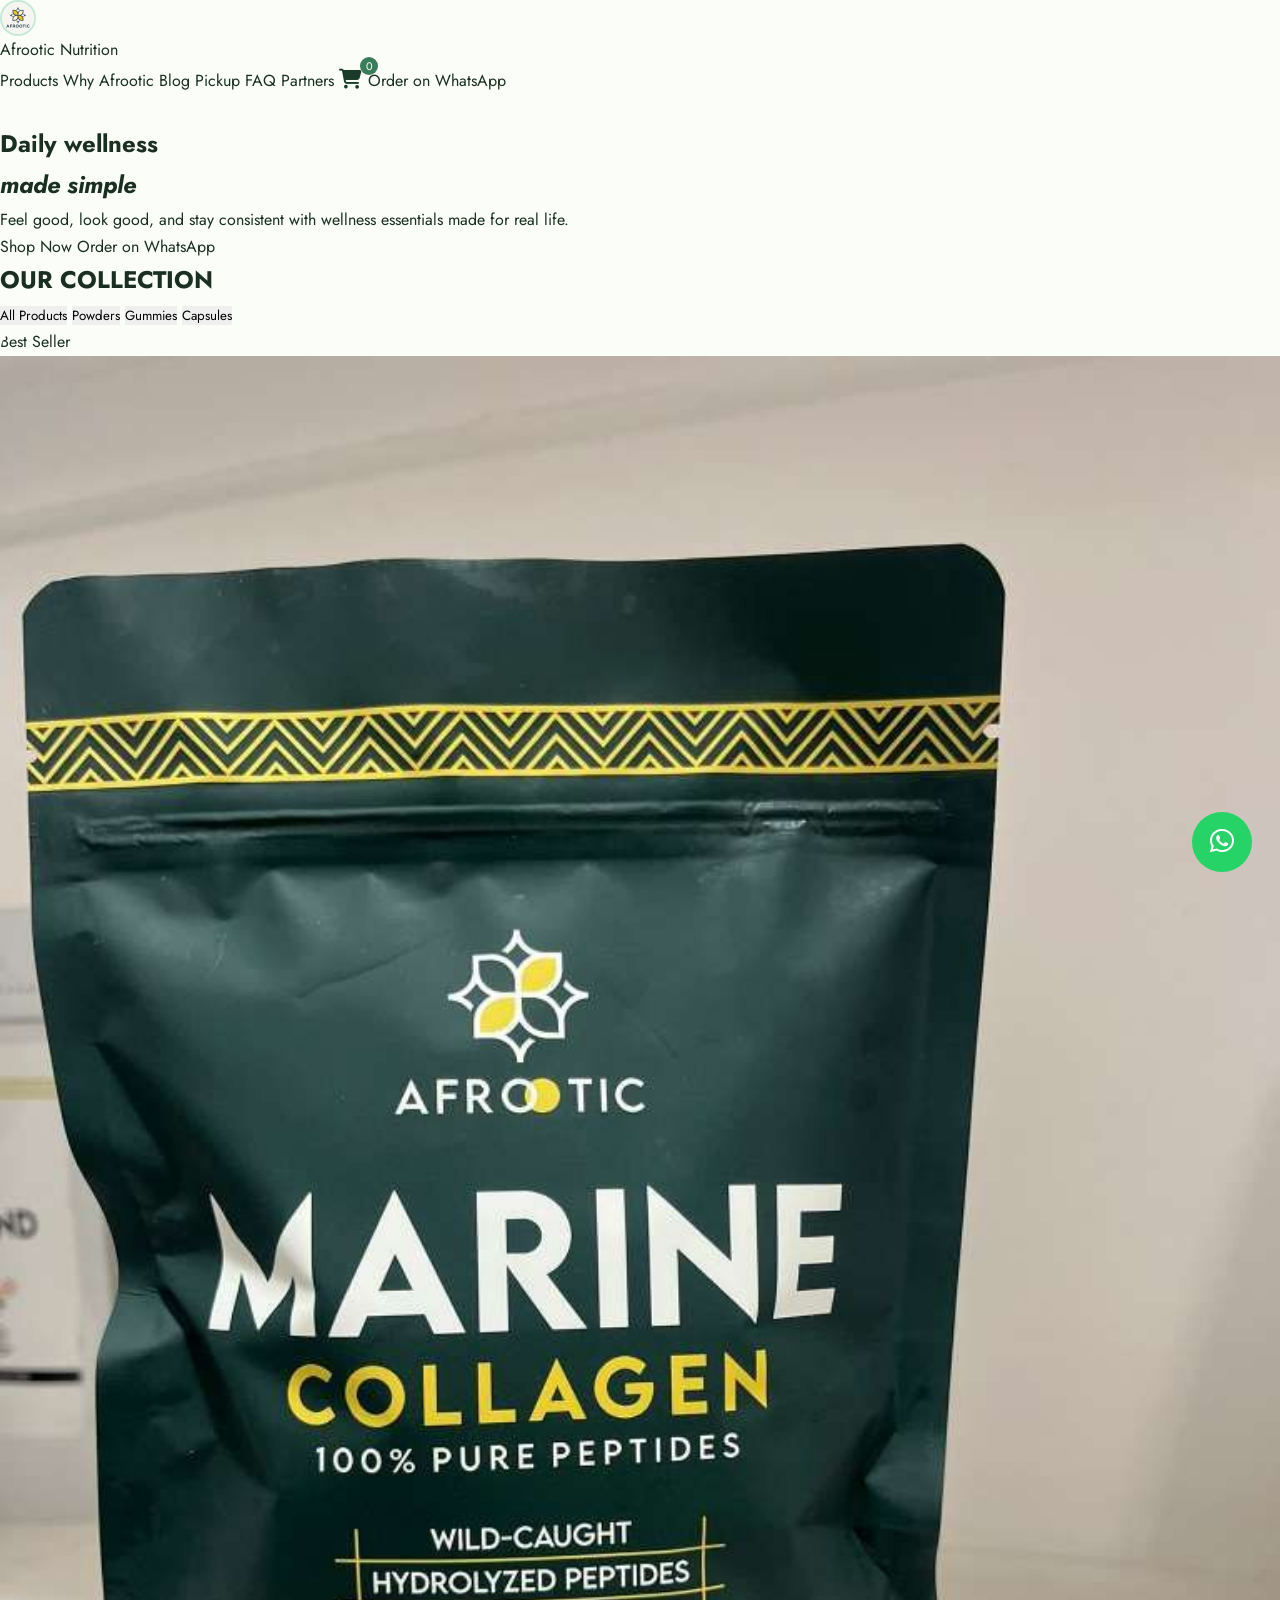
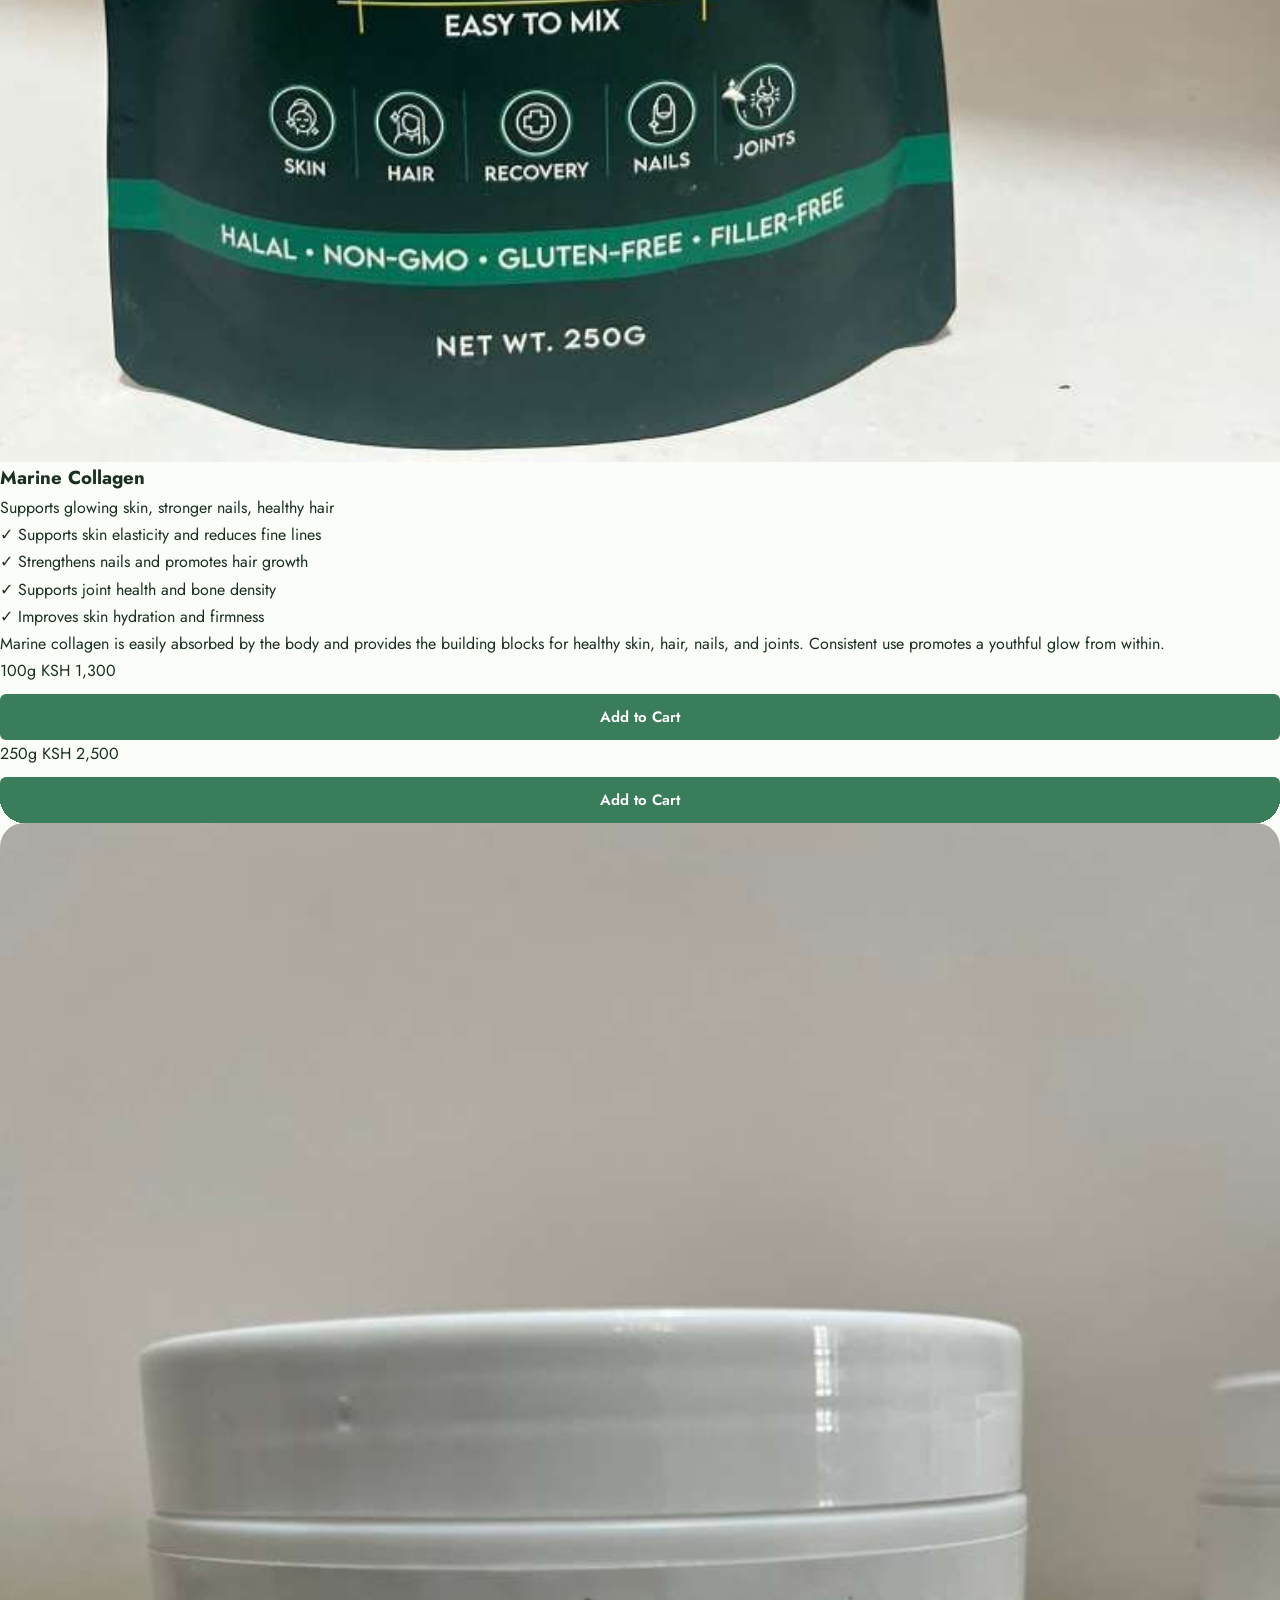
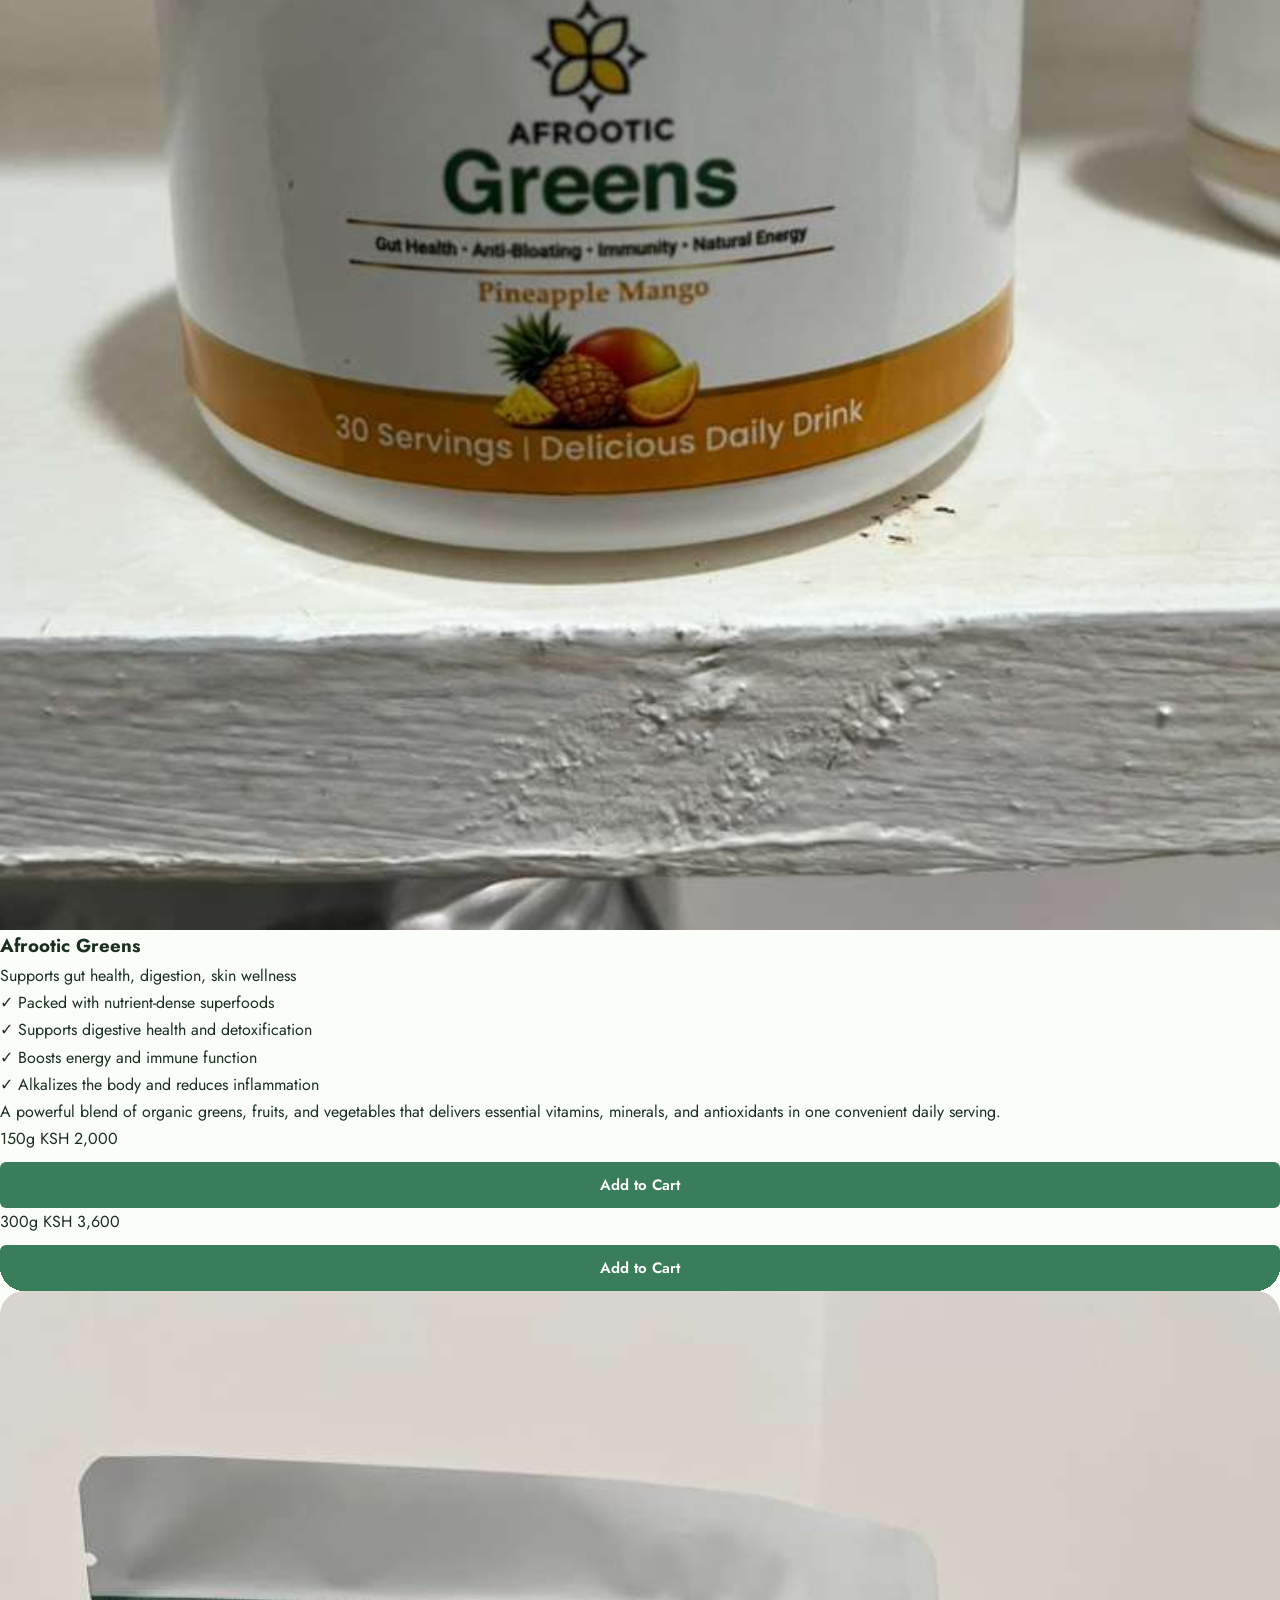
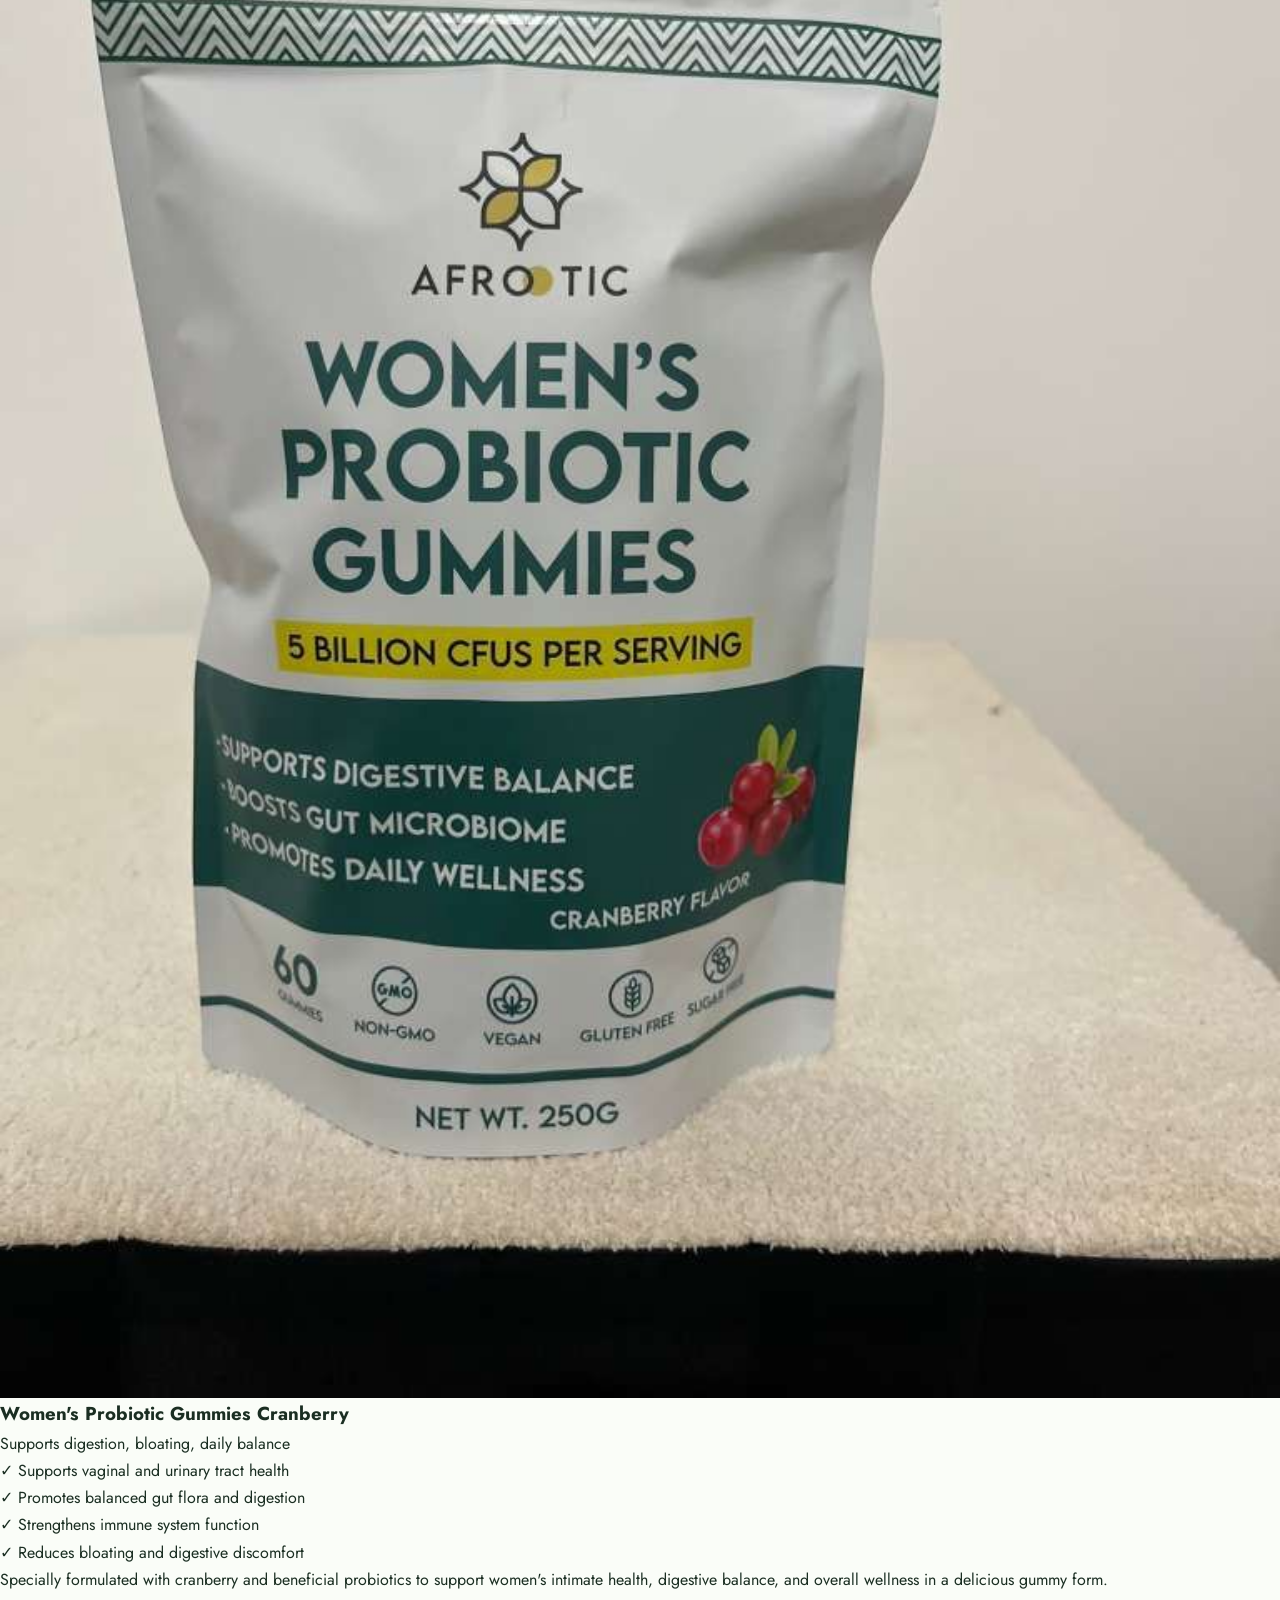
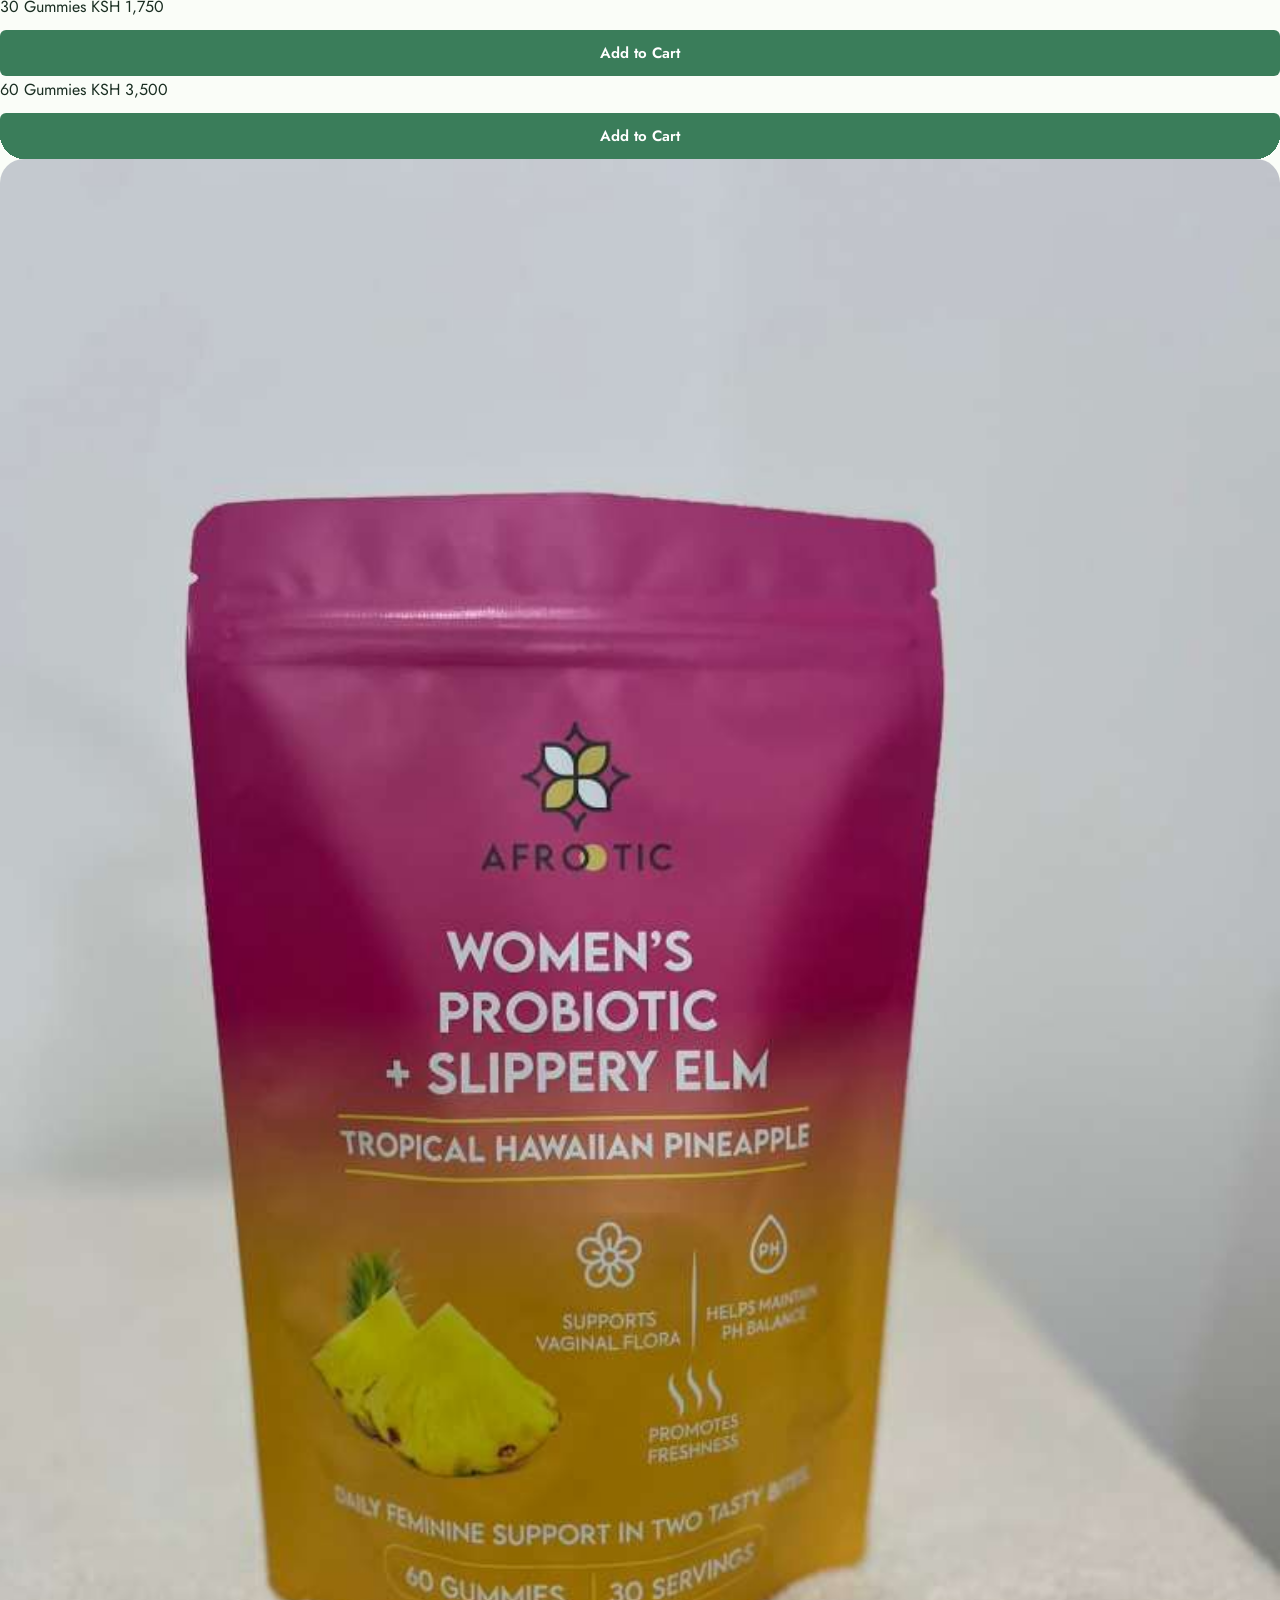
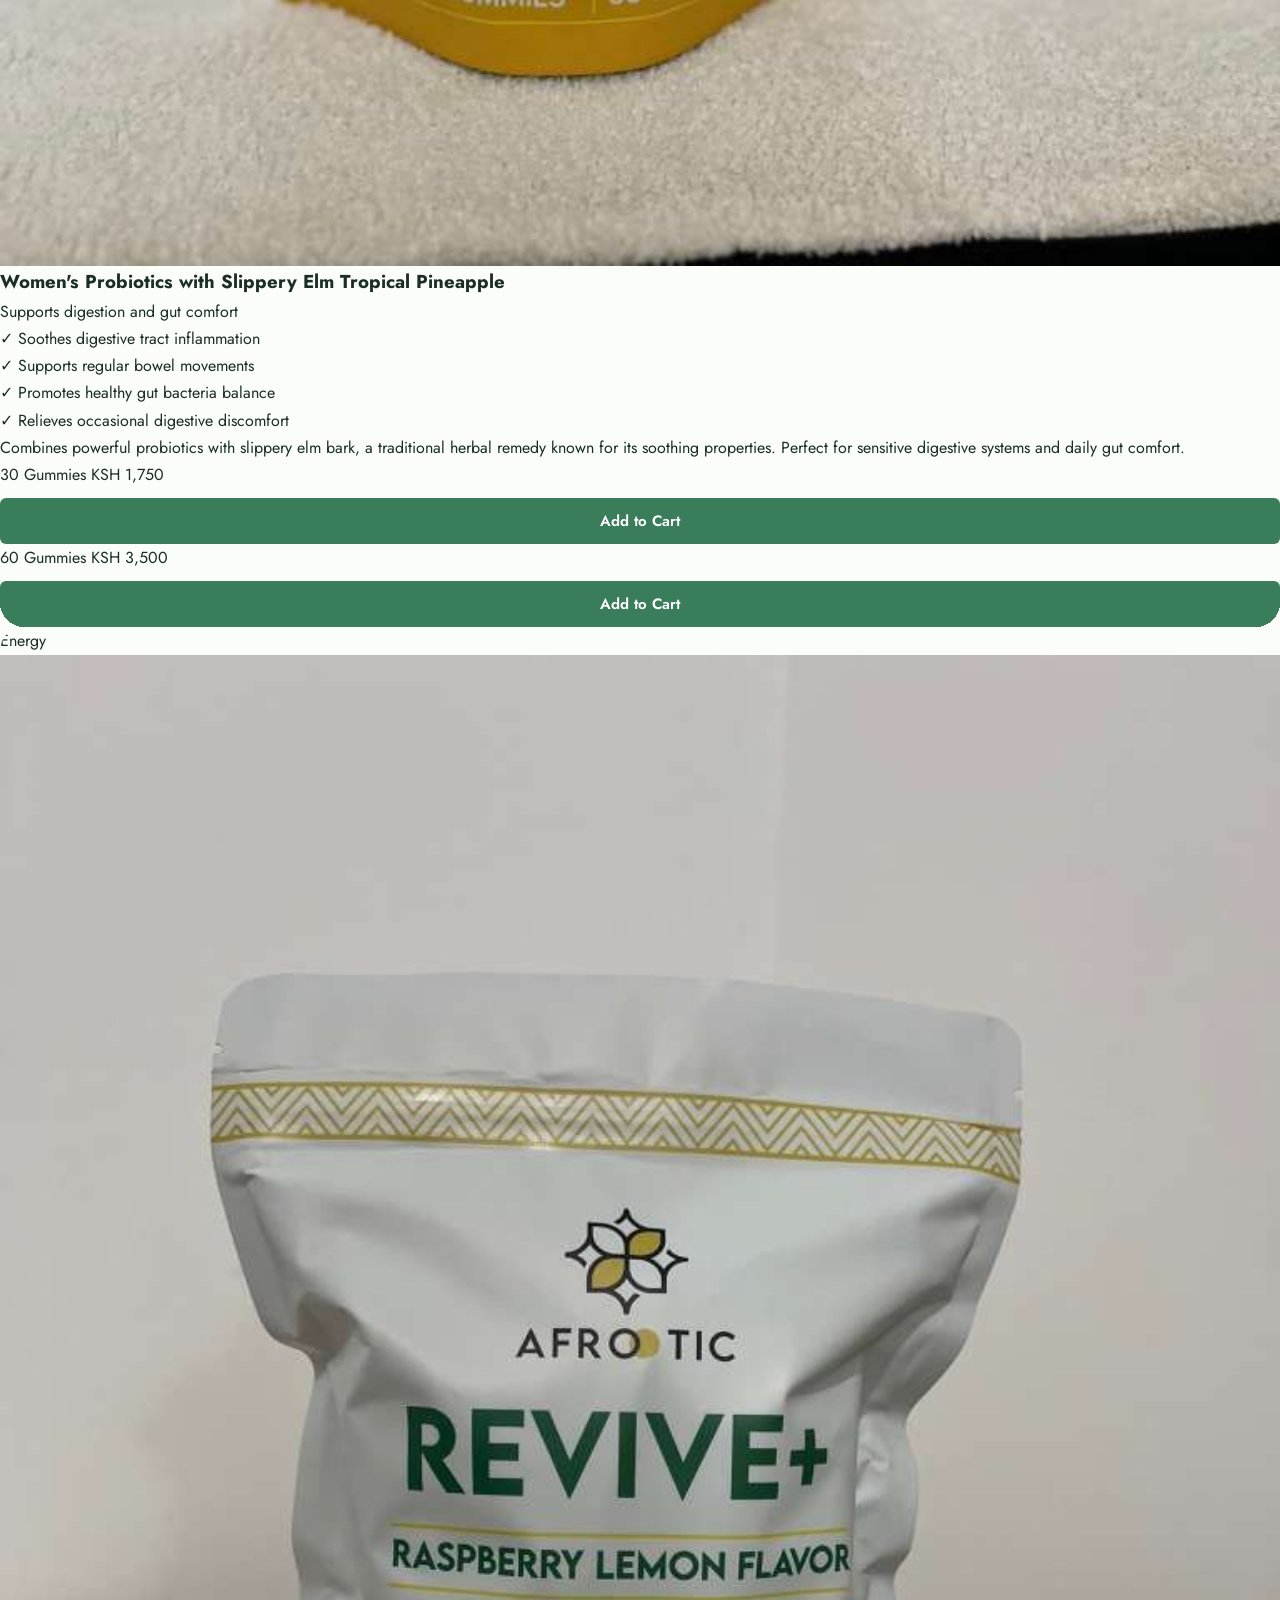
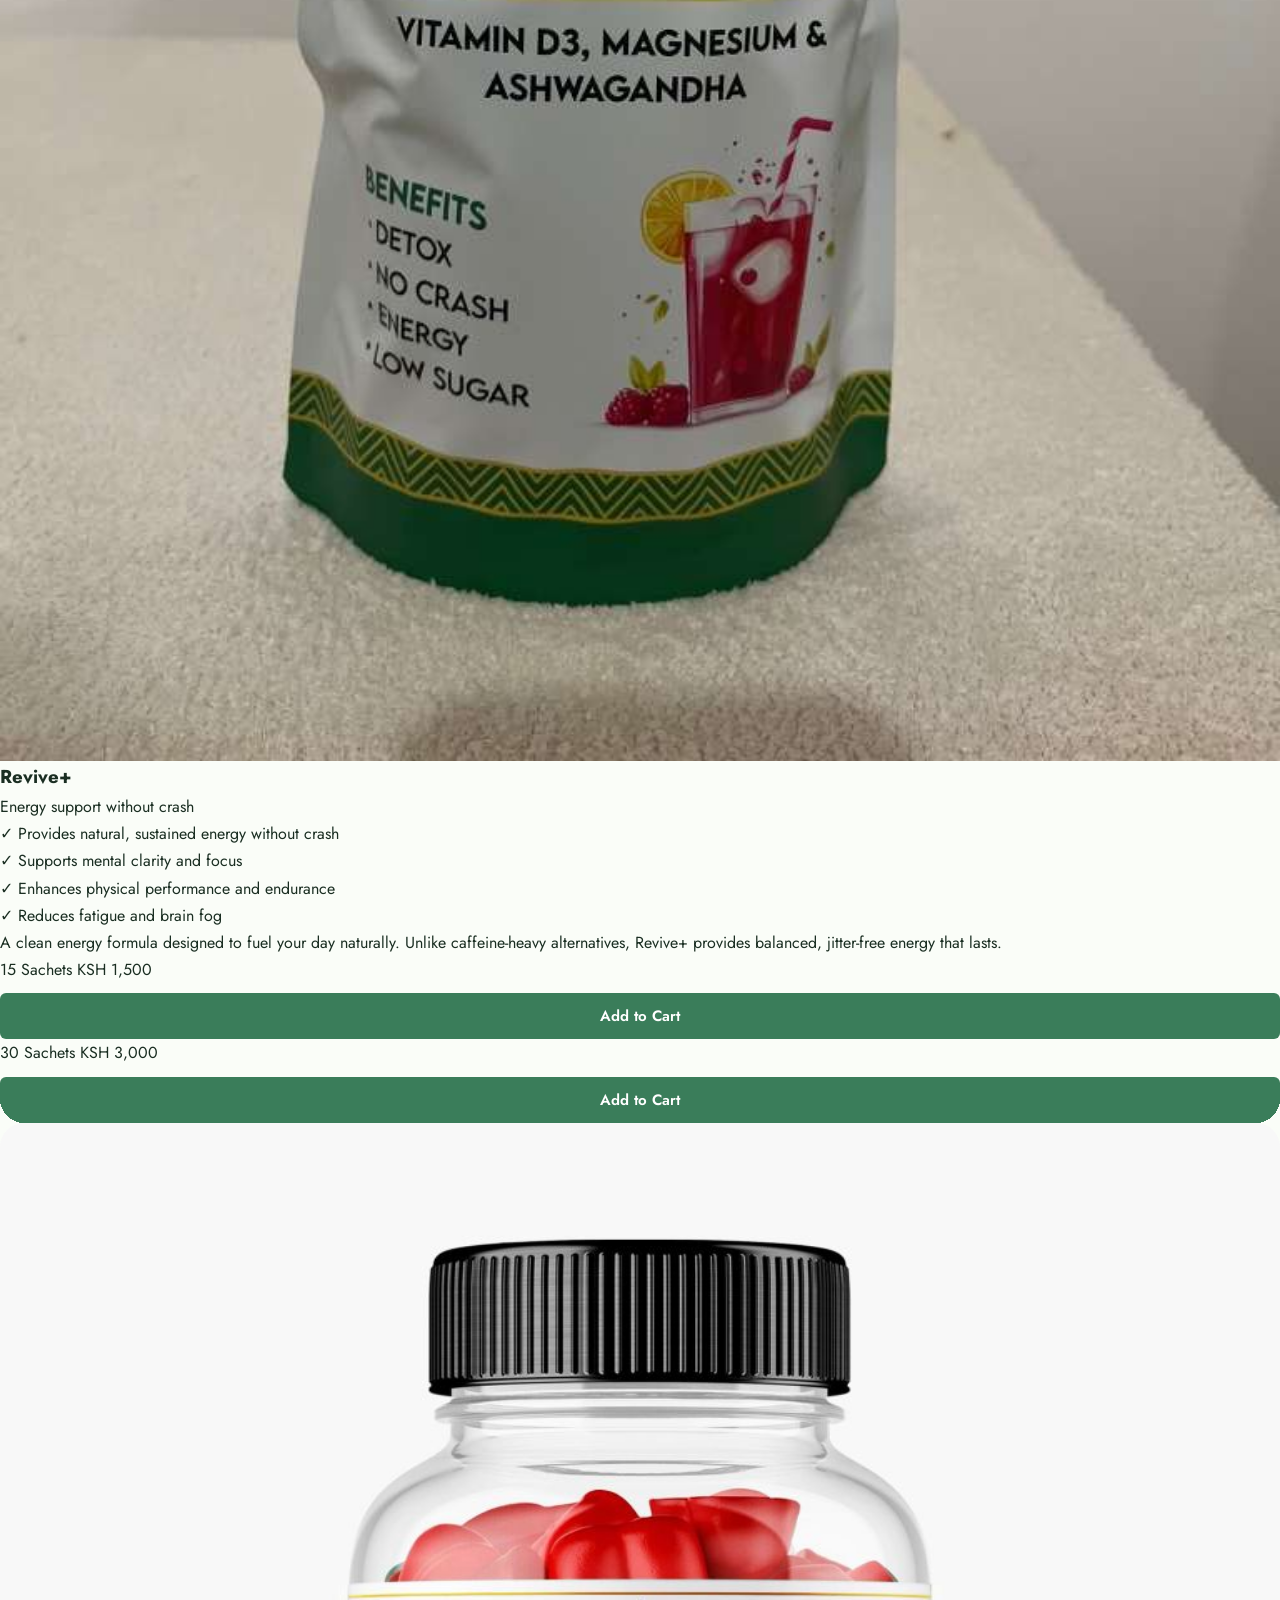
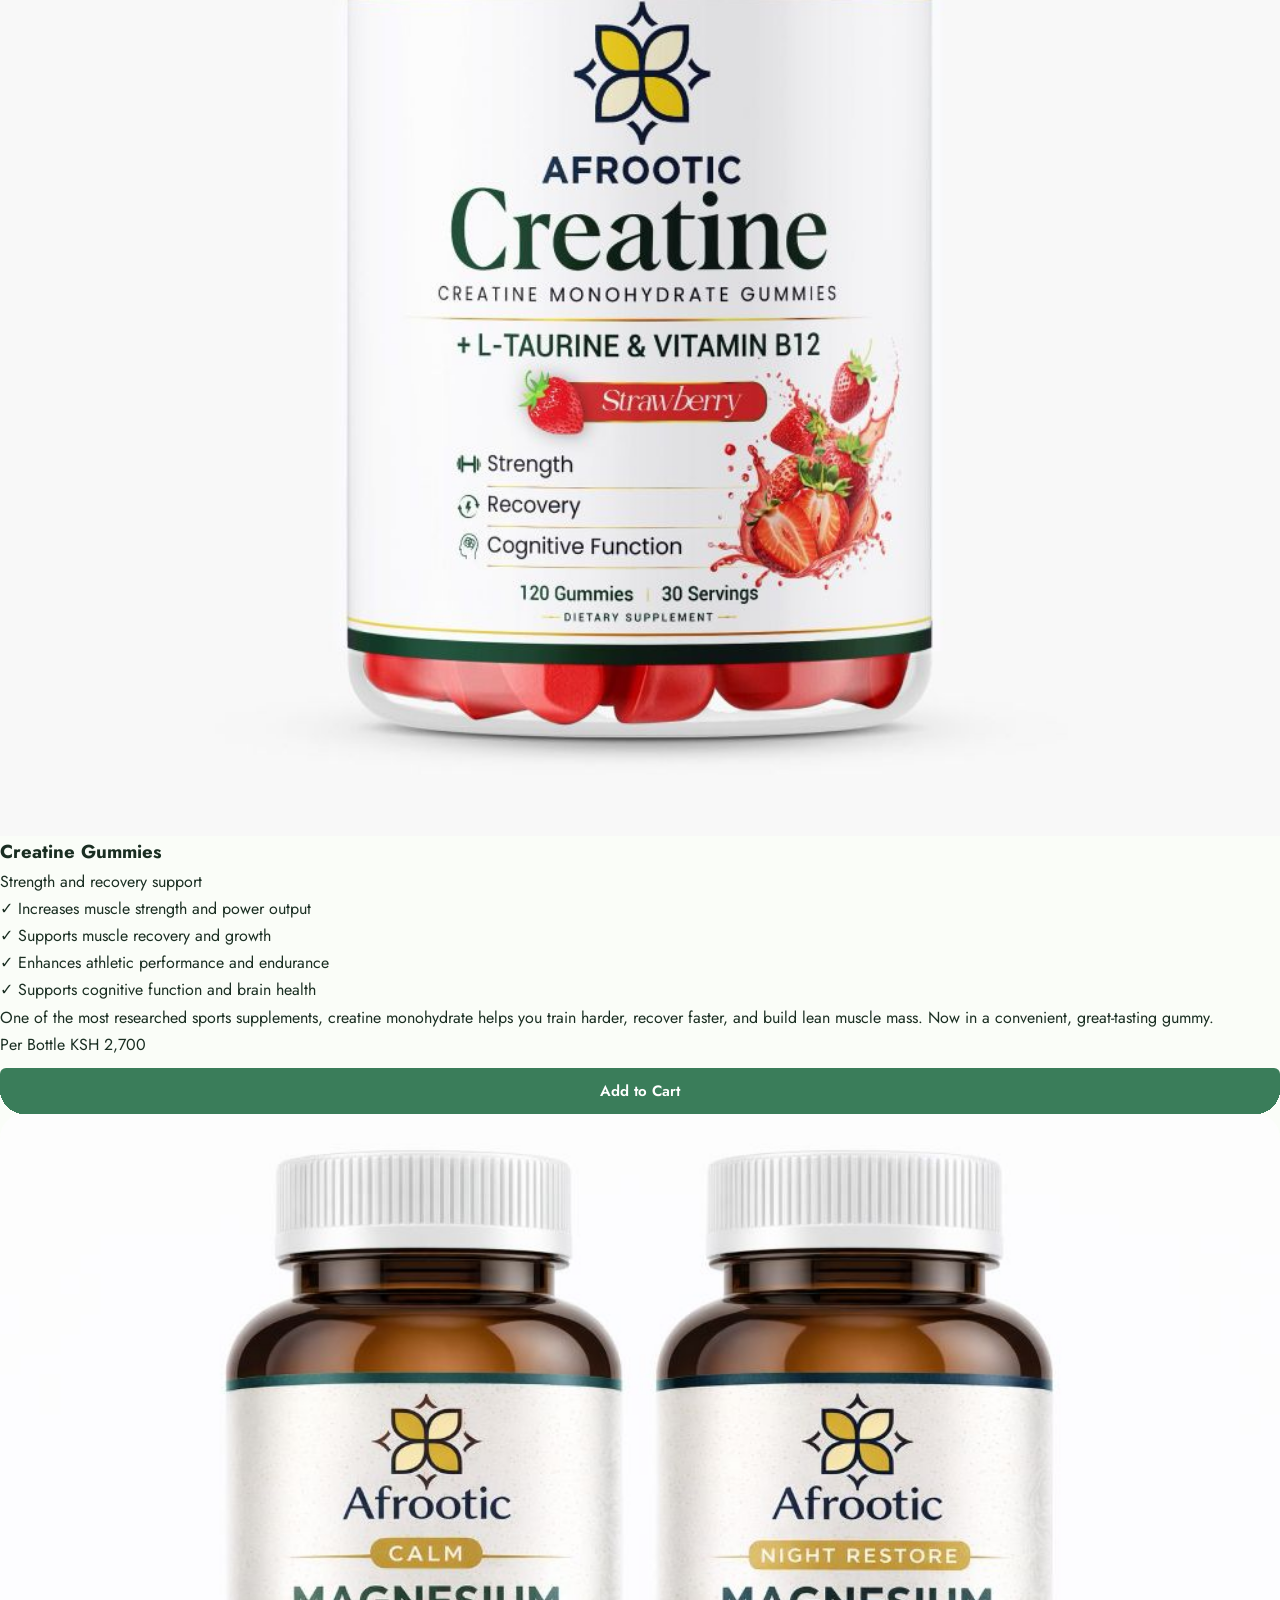
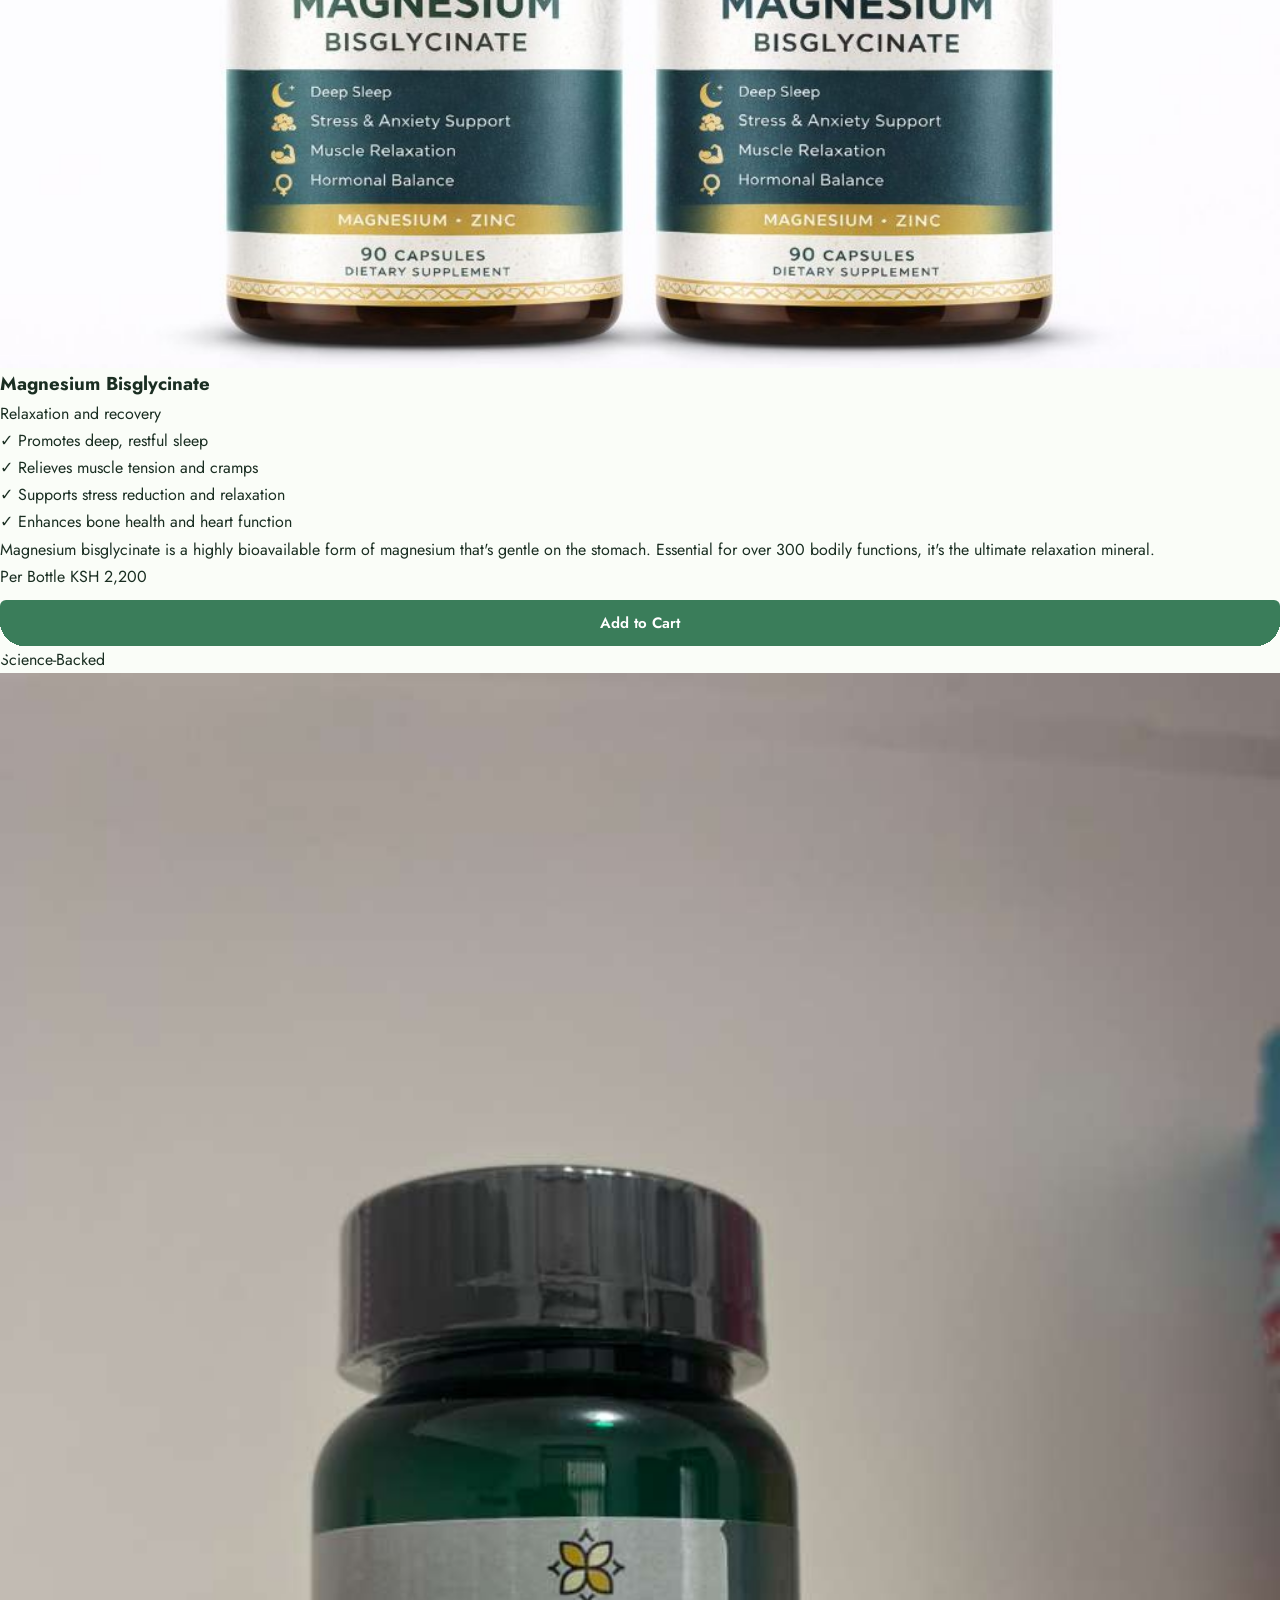
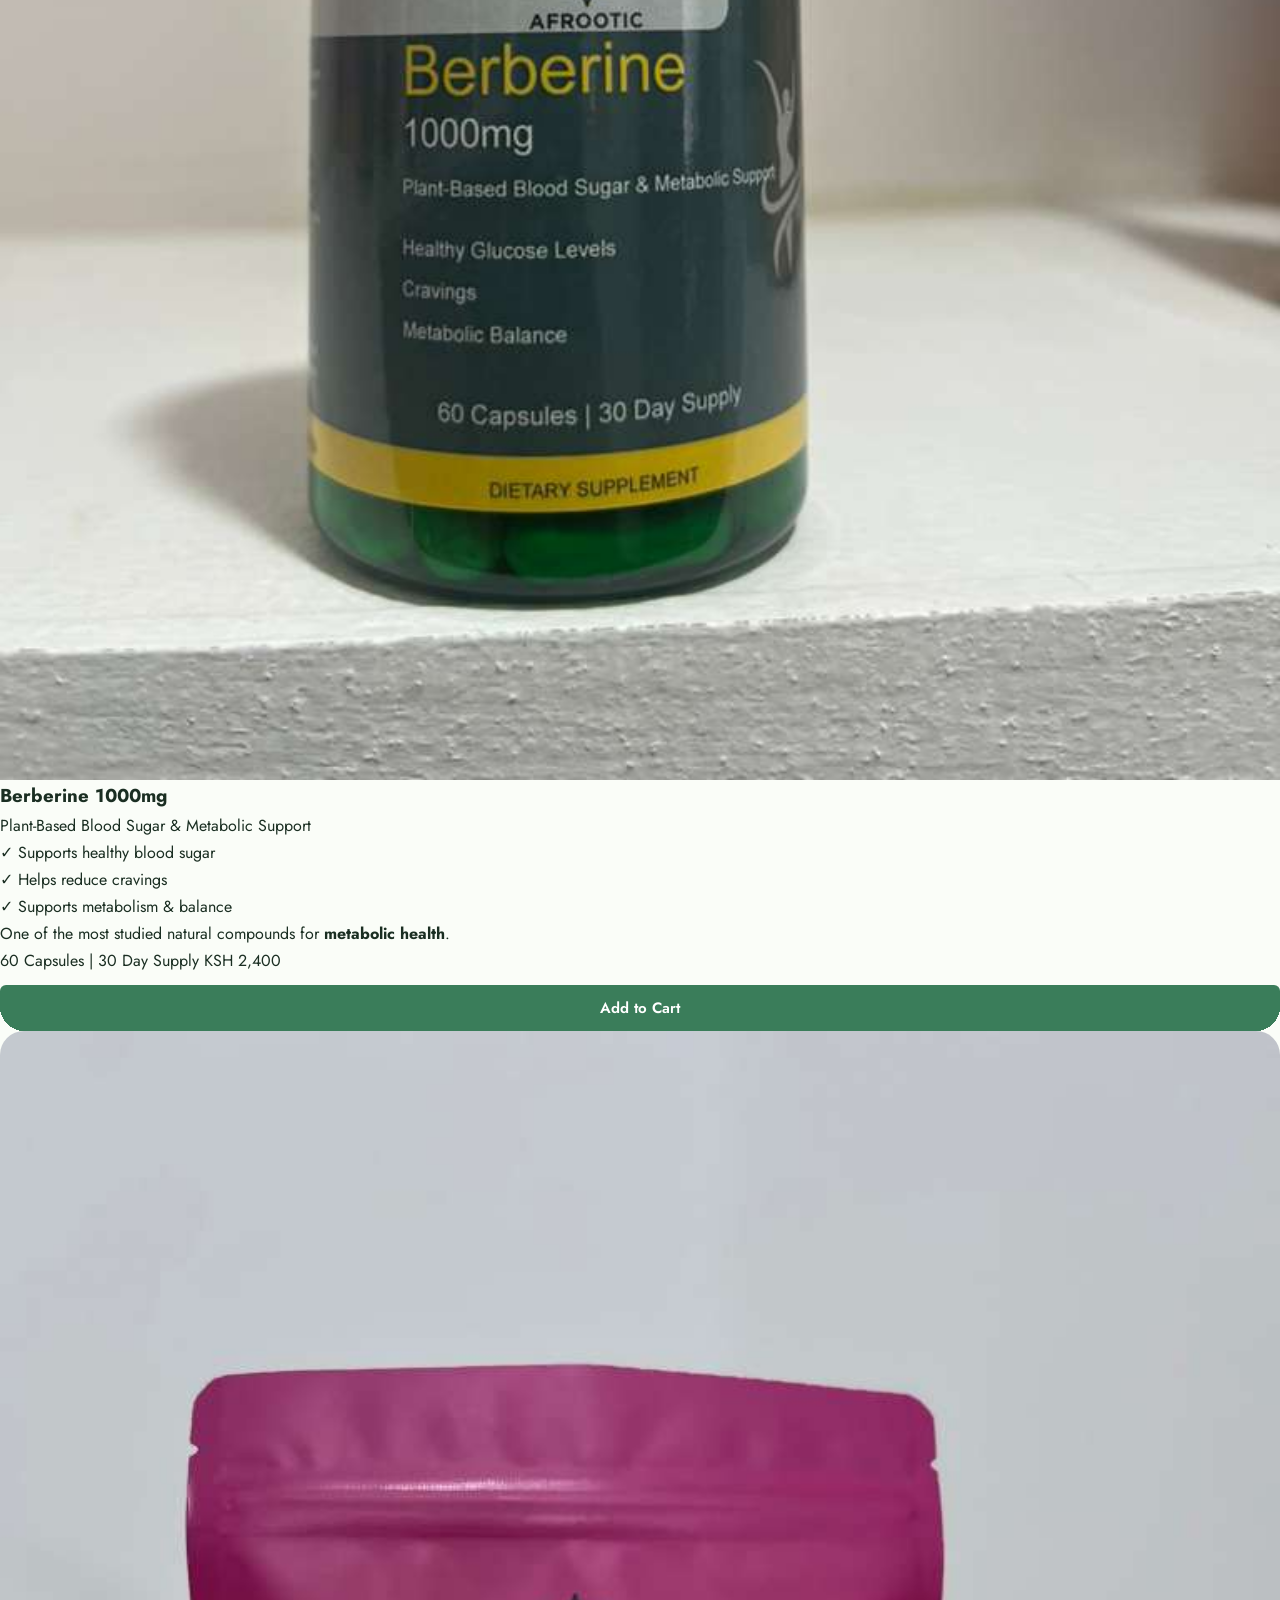
==== commit a2068aea: "Update index.html" ====
--- a/index.html
+++ b/index.html
@@ -4,7 +4,7 @@
     <meta charset="UTF-8" />
     <meta name="viewport" content="width=device-width, initial-scale=1.0" />
     <title>Afrootic Nutrition | Daily Wellness Made Simple</title>
-    <meta name="description" content="Afrootic Nutrition – Premium wellness essentials made for real life. Shop Marine Collagen, Greens, Probiotics, Creatine Gummies and more. Order online or on WhatsApp. Delivery & pickup available in Nairobi and Kiambu." />
+    <meta name="description" content="Afrootic Nutrition – Premium wellness essentials made for real life. Shop Marine Collagen, Greens, Probiotics, Creatine Gummies and more." />
     <link rel="icon" type="image/x-icon" href="favicon.ico" />
     <!-- Fonts -->
     <link rel="preconnect" href="https://fonts.googleapis.com" />
@@ -16,865 +16,379 @@
     <link rel="stylesheet" href="css/style.css" />
     <!-- Animations CSS -->
     <link rel="stylesheet" href="css/animations.css" />
-    <!-- Cart Styles -->
-    <style>
-        .cart-icon {
-            position: relative;
-            color: #2C5F2D;
-            font-size: 20px;
-            margin-right: 15px;
-            text-decoration: none;
-        }
-        .cart-icon:hover {
-            color: #4CAF50;
-        }
-        .cart-count {
-            position: absolute;
-            top: -8px;
-            right: -10px;
-            background: #4CAF50;
-            color: white;
-            border-radius: 50%;
-            width: 18px;
-            height: 18px;
-            display: flex;
-            align-items: center;
-            justify-content: center;
-            font-size: 11px;
-            font-weight: bold;
-        }
-        .add-to-cart-btn {
-            width: 100%;
-            padding: 10px 15px;
-            background: #4CAF50;
-            color: white;
-            border: none;
-            border-radius: 6px;
-            font-size: 14px;
-            font-weight: 600;
-            cursor: pointer;
-            transition: all 0.3s;
-            margin-top: 8px;
-        }
-        .add-to-cart-btn:hover {
-            background: #45a049;
-            transform: translateY(-2px);
-            box-shadow: 0 4px 12px rgba(76, 175, 80, 0.3);
-        }
-        .cart-notification {
-            position: fixed;
-            bottom: 100px;
-            right: 20px;
-            background: #4CAF50;
-            color: white;
-            padding: 15px 25px;
-            border-radius: 8px;
-            box-shadow: 0 4px 12px rgba(0,0,0,0.2);
-            z-index: 10000;
-            transform: translateX(400px);
-            transition: transform 0.3s ease;
-            font-weight: 500;
-            opacity: 0;
-        }
-        .cart-notification.show {
-            transform: translateX(0);
-            opacity: 1;
-        }
-        .product-features {
-            list-style: none;
-            padding: 0;
-            margin: 15px 0;
-        }
-        .product-features li {
-            padding: 8px 0;
-            color: #555;
-            font-size: 14px;
-            border-bottom: 1px solid #f0f0f0;
-        }
-        .product-features li:last-child {
-            border-bottom: none;
-        }
-        .product-description {
-            color: #666;
-            font-size: 14px;
-            margin: 15px 0;
-            line-height: 1.6;
-        }
-    </style>
 </head>
 <body>
-    <!-- ============================================================
-    NAVIGATION
-    ============================================================ -->
-    <header id="navbar">
-        <div class="nav-container">
-            <a href="index.html" class="logo">
-                <img src="images/logo.jpg" alt="Afrootic Nutrition Logo" class="logo-img" />
-                <span class="logo-text">Afrootic <span>Nutrition</span></span>
+<header id="navbar">
+    <div class="nav-container">
+        <a href="index.html" class="logo">
+            <img src="images/logo.jpg" alt="Afrootic Nutrition Logo" class="logo-img" />
+            <span class="logo-text">Afrootic <span>Nutrition</span></span>
+        </a>
+        <nav class="nav-links" id="navLinks">
+            <a href="#collection">Products</a>
+            <a href="#why">Why Afrootic</a>
+            <a href="#blog">Blog</a>
+            <a href="#pickup">Pickup</a>
+            <a href="#faq">FAQ</a>
+            <a href="opportunities.html">Partners</a>
+            <a href="cart.html" class="cart-icon">
+                <i class="fas fa-shopping-cart"></i>
+                <span class="cart-count" id="cart-count">0</span>
             </a>
-            <nav class="nav-links" id="navLinks">
-                <a href="#collection">Products</a>
-                <a href="#why">Why Afrootic</a>
-                <a href="#blog">Blog</a>
-                <a href="#pickup">Pickup</a>
-                <a href="#faq">FAQ</a>
-                <a href="opportunities.html">Partners</a>
-                <a href="cart.html" class="cart-icon">
-                    <i class="fas fa-shopping-cart"></i>
-                    <span class="cart-count" id="cart-count">0</span>
-                </a>
-                <a href="https://wa.me/254745479845?text=Hi!%20I%27d%20like%20to%20order%20from%20Afrootic%20Nutrition" target="_blank" class="nav-cta">Order on WhatsApp</a>
-            </nav>
-            <button class="hamburger" id="hamburger" aria-label="Open menu">
-                <span></span><span></span><span></span>
-            </button>
+            <a href="https://wa.me/254745479845?text=Hi!%20I%27d%20like%20to%20order%20from%20Afrootic%20Nutrition" target="_blank" class="nav-cta">Order on WhatsApp</a>
+        </nav>
+        <button class="hamburger" id="hamburger" aria-label="Open menu">
+            <span></span><span></span><span></span>
+        </button>
+    </div>
+</header>
+<div class="mobile-overlay" id="mobileOverlay"></div>
+
+<section class="hero" id="home">
+    <div class="hero-content">
+        <h1>Daily wellness<br /><em>made simple</em></h1>
+        <p>Feel good, look good, and stay consistent with wellness essentials made for real life.</p>
+        <div class="hero-cta-group">
+            <a href="#collection" class="btn btn-primary">Shop Now</a>
+            <a href="https://wa.me/254745479845" target="_blank" class="btn btn-whatsapp">Order on WhatsApp</a>
         </div>
-    </header>
-    <!-- Mobile Menu Overlay -->
-    <div class="mobile-overlay" id="mobileOverlay"></div>
-    
-    <!-- ============================================================
-    HERO SECTION
-    ============================================================ -->
-    <section class="hero" id="home">
-        <div class="hero-bg-shapes">
-            <div class="shape shape-1"></div>
-            <div class="shape shape-2"></div>
-            <div class="shape shape-3"></div>
+    </div>
+</section>
+
+<section class="products" id="products">
+    <div class="container">
+        <h2>OUR COLLECTION</h2>
+        <div class="category-pills">
+            <button class="pill active" data-filter="all">All Products</button>
+            <button class="pill" data-filter="powder">Powders</button>
+            <button class="pill" data-filter="gummies">Gummies</button>
+            <button class="pill" data-filter="capsules">Capsules</button>
         </div>
-        <div class="hero-content">
-            <div class="hero-badge">
-                <span class="badge-dot"></span>
-                Premium Wellness · Made in Kenya
-            </div>
-            <h1 class="hero-headline">Daily wellness<br /><em>made simple</em></h1>
-            <p class="hero-sub">Feel good, look good, and stay consistent with wellness essentials made for real life.</p>
-            <div class="hero-cta-group">
-                <a href="#collection" class="btn btn-primary">Shop Now</a>
-                <a href="https://wa.me/254745479845?text=Hi!%20I%27d%20like%20to%20order%20from%20Afrootic%20Nutrition" target="_blank" class="btn btn-whatsapp"><i class="fab fa-whatsapp"></i> Order on WhatsApp</a>
-            </div>
-            <div class="hero-trust">
-                <div class="trust-item"><i class="fas fa-leaf"></i> Natural Ingredients</div>
-                <div class="trust-divider">·</div>
-                <div class="trust-item"><i class="fas fa-truck"></i> Delivery Available</div>
-                <div class="trust-divider">·</div>
-                <div class="trust-item"><i class="fas fa-store"></i> 3 Pickup Locations</div>
-            </div>
-        </div>
-    </section>
-
-    <!-- ============================================================
-    COLLECTION INTRO
-    ============================================================ -->
-    <section class="collection-intro" id="collection">
-        <div class="container">
-            <div class="section-tag">OUR COLLECTION</div>
-            <h2 class="section-title">Wellness that fits<br /><em>real life</em></h2>
-            <p class="section-sub">Discover Afrootic's wellness essentials made to support glow, gut health, energy, balance, and everyday confidence. Everything is designed to fit naturally into your routine and feel easy to keep up with.</p>
-            <div class="category-pills">
-                <button class="pill active" data-filter="all">All Products</button>
-                <button class="pill" data-filter="powder">Powders</button>
-                <button class="pill" data-filter="gummies">Gummies</button>
-                <button class="pill" data-filter="capsules">Capsules</button>
-            </div>
-        </div>
-    </section>
-
-    <!-- ============================================================
-    PRODUCTS SECTION
-    ============================================================ -->
-    <section class="products" id="products">
-        <div class="container">
-            <div class="products-grid" id="productsGrid">
-                
-                <!-- 1. Marine Collagen 100g -->
-                <div class="product-card" data-category="powder">
-                    <div class="product-badge bestseller">Best Seller</div>
-                    <div class="product-image-wrap">
-                        <img src="images/marine-collagen-250g.jpg" alt="Afrootic Marine Collagen 250g" class="product-photo" loading="lazy" />
-                        <div class="product-img-overlay"></div>
-                    </div>
-                    <div class="product-info">
-                        <h3 class="product-name">Marine Collagen</h3>
-                        <p class="product-benefit">Supports glowing skin, stronger nails, healthy hair</p>
-                        <ul class="product-features">
-                            <li>✓ Supports skin elasticity and reduces fine lines</li>
-                            <li>✓ Strengthens nails and promotes hair growth</li>
-                            <li>✓ Supports joint health and bone density</li>
-                            <li>✓ Improves skin hydration and firmness</li>
-                        </ul>
-                        <p class="product-description">Marine collagen is easily absorbed by the body and provides the building blocks for healthy skin, hair, nails, and joints. Consistent use promotes a youthful glow from within.</p>
-                        <div class="product-variants">
-                            <div class="variant">
-                                <span class="variant-size">100g</span>
-                                <span class="variant-price">KSH 1,300</span>
-                                <button class="add-to-cart-btn" data-id="1" data-name="Marine Collagen 100g" data-price="1300" data-image="images/marine-collagen-250g.jpg">Add to Cart</button>
-                            </div>
-                            <div class="variant">
-                                <span class="variant-size">250g</span>
-                                <span class="variant-price">KSH 2,500</span>
-                                <button class="add-to-cart-btn" data-id="2" data-name="Marine Collagen 250g" data-price="2500" data-image="images/marine-collagen-250g.jpg">Add to Cart</button>
-                            </div>
-                        </div>
-                    </div>
-                </div>
-
-                <!-- 2. Afrootic Greens 150g -->
-                <div class="product-card" data-category="powder">
-                    <div class="product-image-wrap">
-                        <img src="images/greens-pineapple-mango.jpg" alt="Afrootic Greens Pineapple Mango" class="product-photo" loading="lazy" />
-                        <div class="product-img-overlay"></div>
-                    </div>
-                    <div class="product-info">
-                        <h3 class="product-name">Afrootic Greens</h3>
-                        <p class="product-benefit">Supports gut health, digestion, skin wellness</p>
-                        <ul class="product-features">
-                            <li>✓ Packed with nutrient-dense superfoods</li>
-                            <li>✓ Supports digestive health and detoxification</li>
-                            <li>✓ Boosts energy and immune function</li>
-                            <li>✓ Alkalizes the body and reduces inflammation</li>
-                        </ul>
-                        <p class="product-description">A powerful blend of organic greens, fruits, and vegetables that delivers essential vitamins, minerals, and antioxidants in one convenient daily serving.</p>
-                        <div class="product-variants">
-                            <div class="variant">
-                                <span class="variant-size">150g</span>
-                                <span class="variant-price">KSH 2,000</span>
-                                <button class="add-to-cart-btn" data-id="3" data-name="Afrootic Greens 150g" data-price="2000" data-image="images/greens-pineapple-mango.jpg">Add to Cart</button>
-                            </div>
-                            <div class="variant">
-                                <span class="variant-size">300g</span>
-                                <span class="variant-price">KSH 3,600</span>
-                                <button class="add-to-cart-btn" data-id="4" data-name="Afrootic Greens 300g" data-price="3600" data-image="images/greens-pineapple-mango.jpg">Add to Cart</button>
-                            </div>
-                        </div>
-                    </div>
-                </div>
-
-                <!-- 3. Women's Probiotic Gummies Cranberry 30ct -->
-                <div class="product-card" data-category="gummies">
-                    <div class="product-image-wrap">
-                        <img src="images/probiotic-cranberry.jpg" alt="Women's Probiotic Gummies Cranberry" class="product-photo" loading="lazy" />
-                        <div class="product-img-overlay"></div>
-                    </div>
-                    <div class="product-info">
-                        <h3 class="product-name">Women's Probiotic Gummies <span class="flavor-tag">Cranberry</span></h3>
-                        <p class="product-benefit">Supports digestion, bloating, daily balance</p>
-                        <ul class="product-features">
-                            <li>✓ Supports vaginal and urinary tract health</li>
-                            <li>✓ Promotes balanced gut flora and digestion</li>
-                            <li>✓ Strengthens immune system function</li>
-                            <li>✓ Reduces bloating and digestive discomfort</li>
-                        </ul>
-                        <p class="product-description">Specially formulated with cranberry and beneficial probiotics to support women's intimate health, digestive balance, and overall wellness in a delicious gummy form.</p>
-                        <div class="product-variants">
-                            <div class="variant">
-                                <span class="variant-size">30 Gummies</span>
-                                <span class="variant-price">KSH 1,750</span>
-                                <button class="add-to-cart-btn" data-id="5" data-name="Probiotic Gummies Cranberry 30ct" data-price="1750" data-image="images/probiotic-cranberry.jpg">Add to Cart</button>
-                            </div>
-                            <div class="variant">
-                                <span class="variant-size">60 Gummies</span>
-                                <span class="variant-price">KSH 3,500</span>
-                                <button class="add-to-cart-btn" data-id="6" data-name="Probiotic Gummies Cranberry 60ct" data-price="3500" data-image="images/probiotic-cranberry.jpg">Add to Cart</button>
-                            </div>
-                        </div>
-                    </div>
-                </div>
-
-                <!-- 4. Women's Probiotics Slippery Elm 30ct -->
-                <div class="product-card" data-category="gummies">
-                    <div class="product-image-wrap">
-                        <img src="images/probiotic-slippery-elm.jpg" alt="Women's Probiotics Slippery Elm Tropical Pineapple" class="product-photo" loading="lazy" />
-                        <div class="product-img-overlay"></div>
-                    </div>
-                    <div class="product-info">
-                        <h3 class="product-name">Women's Probiotics with Slippery Elm <span class="flavor-tag">Tropical Pineapple</span></h3>
-                        <p class="product-benefit">Supports digestion and gut comfort</p>
-                        <ul class="product-features">
-                            <li>✓ Soothes digestive tract inflammation</li>
-                            <li>✓ Supports regular bowel movements</li>
-                            <li>✓ Promotes healthy gut bacteria balance</li>
-                            <li>✓ Relieves occasional digestive discomfort</li>
-                        </ul>
-                        <p class="product-description">Combines powerful probiotics with slippery elm bark, a traditional herbal remedy known for its soothing properties. Perfect for sensitive digestive systems and daily gut comfort.</p>
-                        <div class="product-variants">
-                            <div class="variant">
-                                <span class="variant-size">30 Gummies</span>
-                                <span class="variant-price">KSH 1,750</span>
-                                <button class="add-to-cart-btn" data-id="7" data-name="Probiotic Slippery Elm 30ct" data-price="1750" data-image="images/probiotic-slippery-elm.jpg">Add to Cart</button>
-                            </div>
-                            <div class="variant">
-                                <span class="variant-size">60 Gummies</span>
-                                <span class="variant-price">KSH 3,500</span>
-                                <button class="add-to-cart-btn" data-id="8" data-name="Probiotic Slippery Elm 60ct" data-price="3500" data-image="images/probiotic-slippery-elm.jpg">Add to Cart</button>
-                            </div>
-                        </div>
-                    </div>
-                </div>
-
-                <!-- 5. Revive+ 15 Sachets -->
-                <div class="product-card" data-category="powder">
-                    <div class="product-badge new">Energy</div>
-                    <div class="product-image-wrap">
-                        <img src="images/revive-plus-2.jpg" alt="Afrootic Revive+ Energy Sachets" class="product-photo" loading="lazy" />
-                        <div class="product-img-overlay"></div>
-                    </div>
-                    <div class="product-info">
-                        <h3 class="product-name">Revive+</h3>
-                        <p class="product-benefit">Energy support without crash</p>
-                        <ul class="product-features">
-                            <li>✓ Provides natural, sustained energy without crash</li>
-                            <li>✓ Supports mental clarity and focus</li>
-                            <li>✓ Enhances physical performance and endurance</li>
-                            <li>✓ Reduces fatigue and brain fog</li>
-                        </ul>
-                        <p class="product-description">A clean energy formula designed to fuel your day naturally. Unlike caffeine-heavy alternatives, Revive+ provides balanced, jitter-free energy that lasts.</p>
-                        <div class="product-variants">
-                            <div class="variant">
-                                <span class="variant-size">15 Sachets</span>
-                                <span class="variant-price">KSH 1,500</span>
-                                <button class="add-to-cart-btn" data-id="9" data-name="Revive+ 15 Sachets" data-price="1500" data-image="images/revive-plus-2.jpg">Add to Cart</button>
-                            </div>
-                            <div class="variant">
-                                <span class="variant-size">30 Sachets</span>
-                                <span class="variant-price">KSH 3,000</span>
-                                <button class="add-to-cart-btn" data-id="10" data-name="Revive+ 30 Sachets" data-price="3000" data-image="images/revive-plus-2.jpg">Add to Cart</button>
-                            </div>
-                        </div>
-                    </div>
-                </div>
-
-                <!-- 6. Creatine Gummies -->
-                <div class="product-card" data-category="gummies">
-                    <div class="product-image-wrap">
-                        <img src="images/creatine-gummies.jpg" alt="Afrootic Creatine Monohydrate Gummies" class="product-photo" loading="lazy" />
-                        <div class="product-img-overlay"></div>
-                    </div>
-                    <div class="product-info">
-                        <h3 class="product-name">Creatine Gummies</h3>
-                        <p class="product-benefit">Strength and recovery support</p>
-                        <ul class="product-features">
-                            <li>✓ Increases muscle strength and power output</li>
-                            <li>✓ Supports muscle recovery and growth</li>
-                            <li>✓ Enhances athletic performance and endurance</li>
-                            <li>✓ Supports cognitive function and brain health</li>
-                        </ul>
-                        <p class="product-description">One of the most researched sports supplements, creatine monohydrate helps you train harder, recover faster, and build lean muscle mass. Now in a convenient, great-tasting gummy.</p>
-                        <div class="product-variants single">
-                            <div class="variant">
-                                <span class="variant-size">Per Bottle</span>
-                                <span class="variant-price">KSH 2,700</span>
-                                <button class="add-to-cart-btn" data-id="11" data-name="Creatine Gummies" data-price="2700" data-image="images/creatine-gummies.jpg">Add to Cart</button>
-                            </div>
-                        </div>
-                    </div>
-                </div>
-
-                <!-- 7. Magnesium Bisglycinate -->
-                <div class="product-card" data-category="capsules">
-                    <div class="product-image-wrap">
-                        <img src="images/magnesium-bisglycinate.jpg" alt="Afrootic Magnesium Bisglycinate Capsules" class="product-photo" loading="lazy" />
-                        <div class="product-img-overlay"></div>
-                    </div>
-                    <div class="product-info">
-                        <h3 class="product-name">Magnesium Bisglycinate</h3>
-                        <p class="product-benefit">Relaxation and recovery</p>
-                        <ul class="product-features">
-                            <li>✓ Promotes deep, restful sleep</li>
-                            <li>✓ Relieves muscle tension and cramps</li>
-                            <li>✓ Supports stress reduction and relaxation</li>
-                            <li>✓ Enhances bone health and heart function</li>
-                        </ul>
-                        <p class="product-description">Magnesium bisglycinate is a highly bioavailable form of magnesium that's gentle on the stomach. Essential for over 300 bodily functions, it's the ultimate relaxation mineral.</p>
-                        <div class="product-variants single">
-                            <div class="variant">
-                                <span class="variant-size">Per Bottle</span>
-                                <span class="variant-price">KSH 2,200</span>
-                                <button class="add-to-cart-btn" data-id="12" data-name="Magnesium Bisglycinate" data-price="2200" data-image="images/magnesium-bisglycinate.jpg">Add to Cart</button>
-                            </div>
-                        </div>
-                    </div>
-                </div>
-
-                <!-- 8. Berberine 1000mg -->
-                <div class="product-card" data-category="capsules">
-                    <div class="product-badge science">Science-Backed</div>
-                    <div class="product-image-wrap">
-                        <img src="images/berberine-1000mg.jpg" alt="Berberine 1000mg" class="product-photo" loading="lazy" />
-                        <div class="product-img-overlay"></div>
-                    </div>
-                    <div class="product-info">
-                        <h3 class="product-name">Berberine 1000mg</h3>
-                        <p class="product-benefit">Plant-Based Blood Sugar & Metabolic Support</p>
-                        <ul class="product-features">
-                            <li>✓ Supports healthy blood sugar</li>
-                            <li>✓ Helps reduce cravings</li>
-                            <li>✓ Supports metabolism & balance</li>
-                        </ul>
-                        <p class="product-description">One of the most studied natural compounds for <strong>metabolic health</strong>.</p>
-                        <div class="product-variants single">
-                            <div class="variant">
-                                <span class="variant-size">60 Capsules | 30 Day Supply</span>
-                                <span class="variant-price">KSH 2,400</span>
-                                <button class="add-to-cart-btn" data-id="13" data-name="Berberine 1000mg" data-price="2400" data-image="images/berberine-1000mg.jpg">Add to Cart</button>
-                            </div>
-                        </div>
-                    </div>
-                </div>
-
-                <!-- 9. Myo and Inositol -->
-                <div class="product-card" data-category="capsules">
-                    <div class="product-image-wrap">
-                        <img src="images/probiotic-slippery-elm.jpg" alt="Myo and Inositol" class="product-photo" loading="lazy" />
-                        <div class="product-img-overlay"></div>
-                    </div>
-                    <div class="product-info">
-                        <h3 class="product-name">Myo and Inositol</h3>
-                        <p class="product-benefit">Women's wellness support</p>
-                        <ul class="product-features">
-                            <li>✓ Supports hormonal balance and menstrual regularity</li>
-                            <li>✓ Promotes ovarian health and fertility</li>
-                            <li>✓ Helps manage cravings and metabolic health</li>
-                            <li>✓ Supports mood and emotional well-being</li>
-                        </ul>
-                        <p class="product-description">Myo-inositol is a powerful compound that supports women's hormonal health, particularly for PCOS management. It helps regulate cycles, support metabolism, and promote overall reproductive wellness.</p>
-                        <div class="product-variants single">
-                            <div class="variant">
-                                <span class="variant-size">Per Bottle</span>
-                                <span class="variant-price">KSH 2,500</span>
-                                <button class="add-to-cart-btn" data-id="14" data-name="Myo and Inositol" data-price="2500" data-image="images/probiotic-slippery-elm.jpg">Add to Cart</button>
-                            </div>
-                        </div>
-                    </div>
-                </div>
-
-                <!-- 10. Sea Moss Advanced -->
-                <div class="product-card" data-category="capsules">
-                    <div class="product-badge popular">Popular</div>
-                    <div class="product-image-wrap">
-                        <img src="images/sea-moss-advanced.jpg" alt="Sea Moss Advanced" class="product-photo" loading="lazy" />
-                        <div class="product-img-overlay"></div>
-                    </div>
-                    <div class="product-info">
-                        <h3 class="product-name">Sea Moss Advanced</h3>
-                        <p class="product-benefit">Sea Moss • Bladderwrack • Burdock Root</p>
-                        <ul class="product-features">
-                            <li>✓ Contains 92 of 102 essential minerals</li>
-                            <li>✓ Nature's most powerful plant-based wellness ally</li>
-                            <li>✓ Supports energy, immunity & glow</li>
-                        </ul>
-                        <p class="product-description">It's no wonder it's a <strong>powerhouse</strong> for daily wellness.</p>
-                        <div class="product-variants single">
-                            <div class="variant">
-                                <span class="variant-size">60 Vegetable Capsules</span>
-                                <span class="variant-price">KSH 1,999</span>
-                                <button class="add-to-cart-btn" data-id="15" data-name="Sea Moss Advanced" data-price="1999" data-image="images/sea-moss-advanced.jpg">Add to Cart</button>
-                            </div>
-                        </div>
-                    </div>
-                </div>
-
-                <!-- 11. ACV Gummies 45ct -->
-                <div class="product-card" data-category="gummies">
-                    <div class="product-image-wrap">
-                        <img src="images/acv-gummies-90.jpg" alt="Afrootic Apple Cider Vinegar Gummies" class="product-photo" loading="lazy" />
-                        <div class="product-img-overlay"></div>
-                    </div>
-                    <div class="product-info">
-                        <h3 class="product-name">Apple Cider Vinegar Gummies</h3>
-                        <p class="product-benefit">Digestive support</p>
-                        <ul class="product-features">
-                            <li>✓ Supports healthy digestion and metabolism</li>
-                            <li>✓ Helps maintain balanced blood sugar levels</li>
-                            <li>✓ Promotes weight management and satiety</li>
-                            <li>✓ Supports detoxification and immune function</li>
-                        </ul>
-                        <p class="product-description">All the benefits of raw apple cider vinegar in a delicious, easy-to-take gummy. ACV has been used for centuries to support digestion, metabolism, and overall wellness.</p>
-                        <div class="product-variants">
-                            <div class="variant">
-                                <span class="variant-size">45 Gummies</span>
-                                <span class="variant-price">KSH 1,000</span>
-                                <button class="add-to-cart-btn" data-id="16" data-name="ACV Gummies 45ct" data-price="1000" data-image="images/acv-gummies-90.jpg">Add to Cart</button>
-                            </div>
-                            <div class="variant">
-                                <span class="variant-size">90 Gummies</span>
-                                <span class="variant-price">KSH 2,000</span>
-                                <button class="add-to-cart-btn" data-id="17" data-name="ACV Gummies 90ct" data-price="2000" data-image="images/acv-gummies-90.jpg">Add to Cart</button>
-                            </div>
-                        </div>
-                    </div>
-                </div>
-
-            </div><!-- /.products-grid -->
-        </div>
-    </section>
-
-    <!-- ============================================================
-    WHY AFROOTIC
-    ============================================================ -->
-    <section class="why-section" id="why">
-        <div class="container">
-            <div class="why-inner">
-                <div class="why-text">
-                    <div class="section-tag">WHY AFROOTIC</div>
-                    <h2 class="section-title">Wellness that feels good<br /><em>and fits real life</em></h2>
-                    <p class="section-sub">Every product is chosen to serve a real purpose — no fluff, no filler, just what your body actually needs.</p>
-                    <a href="https://wa.me/254745479845?text=Hi!%20I%27d%20like%20to%20learn%20more%20about%20Afrootic%20Nutrition" target="_blank" class="btn btn-primary">Talk to Us on WhatsApp</a>
-                </div>
-                <div class="why-grid">
-                    <div class="why-card">
-                        <div class="why-icon">✨</div>
-                        <h4>Glow Support</h4>
-                        <p>Marine Collagen — your daily dose for radiant skin, strong nails and healthy hair.</p>
-                    </div>
-                    <div class="why-card">
-                        <div class="why-icon">🌿</div>
-                        <h4>Gut Health</h4>
-                        <p>Afrootic Greens + Probiotics — digestive balance and bloating relief you'll actually feel.</p>
-                    </div>
-                    <div class="why-card">
-                        <div class="why-icon">⚡</div>
-                        <h4>Energy & Strength</h4>
-                        <p>Revive+ + Creatine Gummies — clean energy and muscle recovery without the crash.</p>
-                    </div>
-                    <div class="why-card">
-                        <div class="why-icon">🤍</div>
-                        <h4>Easy Routines</h4>
-                        <p>Powders, gummies, capsules — simple formats that fit into any lifestyle effortlessly.</p>
-                    </div>
-                </div>
-            </div>
-        </div>
-    </section>
-
-    <!-- ============================================================
-    BLOG SECTION
-    ============================================================ -->
-    <section class="blog-section" id="blog">
-        <div class="container">
-            <div class="section-tag">WELLNESS READS</div>
-            <h2 class="section-title">From the Afrootic <em>journal</em></h2>
-            <div class="blog-grid">
-                <article class="blog-card">
-                    <div class="blog-image blog-img-1">
-                        <div class="blog-cat-tag">Nutrition</div>
-                    </div>
-                    <div class="blog-content">
-                        <div class="blog-meta">
-                            <span><i class="fas fa-clock"></i> 3 min read</span>
-                            <span><i class="fas fa-tag"></i> greens powder benefits</span>
-                        </div>
-                        <h3>How to Take Greens Daily Without Struggling</h3>
-                        <p>Greens powders are one of the easiest ways to flood your body with nutrients — but consistency is the real challenge. Here's what works.</p>
-                        <ul class="blog-tips">
-                            <li>Add Afrootic Greens to water or a smoothie in the morning — before you open your phone.</li>
-                            <li>Keep the bag on your counter as a daily visual reminder.</li>
-                            <li>Pair it with a habit you already have, like your morning coffee routine.</li>
-                            <li>Notice the difference in your digestion and energy within days.</li>
-                        </ul>
-                        <div class="blog-keywords"><strong>Keywords:</strong> greens powder benefits, greens for digestion</div>
-                        <div class="blog-cta">
-                            <p>Start small. Stay consistent. Feel the difference.<br /><strong>Order today on WhatsApp.</strong></p>
-                            <a href="https://wa.me/254745479845?text=Hi!%20I%27d%20like%20to%20order%20Afrootic%20Greens" target="_blank" class="btn btn-wa-small"><i class="fab fa-whatsapp"></i> Order Greens</a>
-                        </div>
-                    </div>
-                </article>
-                <article class="blog-card">
-                    <div class="blog-image blog-img-2">
-                        <div class="blog-cat-tag">Gut Health</div>
-                    </div>
-                    <div class="blog-content">
-                        <div class="blog-meta">
-                            <span><i class="fas fa-clock"></i> 4 min read</span>
-                            <span><i class="fas fa-tag"></i> probiotics benefits</span>
-                        </div>
-                        <h3>Why Gut Health Matters and How to Improve It Daily</h3>
-                        <p>Your gut is your second brain — it affects your mood, skin, immunity, and energy. Here's how to take care of it every single day.</p>
-                        <ul class="blog-tips">
-                            <li>A healthy gut starts with probiotics — beneficial bacteria that balance your digestive system.</li>
-                            <li>Afrootic's Women's Probiotic Gummies are designed specifically for women's gut and hormonal health.</li>
-                            <li>Add Afrootic Greens for prebiotics that feed your good bacteria.</li>
-                            <li>Reduce processed foods, stay hydrated, and stay consistent.</li>
-                        </ul>
-                        <div class="blog-keywords"><strong>Keywords:</strong> gut health tips, probiotics benefits</div>
-                        <div class="blog-cta">
-                            <p>Start small. Stay consistent. Feel the difference.<br /><strong>Order today on WhatsApp.</strong></p>
-                            <a href="https://wa.me/254745479845?text=Hi!%20I%27d%20like%20to%20order%20Women%27s%20Probiotic%20Gummies" target="_blank" class="btn btn-wa-small"><i class="fab fa-whatsapp"></i> Order Probiotics</a>
-                        </div>
-                    </div>
-                </article>
-                <article class="blog-card">
-                    <div class="blog-image blog-img-3">
-                        <div class="blog-cat-tag">Skincare</div>
-                    </div>
-                    <div class="blog-content">
-                        <div class="blog-meta">
-                            <span><i class="fas fa-clock"></i> 3 min read</span>
-                            <span><i class="fas fa-tag"></i> collagen benefits</span>
-                        </div>
-                        <h3>How to Get Glowing Skin Naturally from Within</h3>
-                        <p>Real glow doesn't come from a serum — it comes from inside. Your skin reflects what you nourish your body with. Here's the inside-out approach.</p>
-                        <ul class="blog-tips">
-                            <li>Marine Collagen is the skin's structural protein — it keeps skin firm, plump, and smooth.</li>
-                            <li>Mix Afrootic Marine Collagen into warm water or a smoothie daily for 30 days and track your skin.</li>
-                            <li>Pair with Vitamin C-rich foods to boost absorption.</li>
-                            <li>Stay hydrated — collagen works better when your body is well-hydrated.</li>
-                        </ul>
-                        <div class="blog-keywords"><strong>Keywords:</strong> collagen benefits, healthy skin routine</div>
-                        <div class="blog-cta">
-                            <p>Start small. Stay consistent. Feel the difference.<br /><strong>Order today on WhatsApp.</strong></p>
-                            <a href="https://wa.me/254745479845?text=Hi!%20I%27d%20like%20to%20order%20Marine%20Collagen" target="_blank" class="btn btn-wa-small"><i class="fab fa-whatsapp"></i> Order Collagen</a>
-                        </div>
-                    </div>
-                </article>
-            </div>
-        </div>
-    </section>
-
-    <!-- ============================================================
-    TESTIMONIALS
-    ============================================================ -->
-    <section class="testimonials-section" id="testimonials">
-        <div class="container">
-            <div class="section-tag">CUSTOMER LOVE</div>
-            <h2 class="section-title">Real people, <em>real results</em></h2>
-            <div class="testimonials-grid">
-                <div class="testimonial-card">
-                    <div class="stars">★★★★★</div>
-                    <p>"I've been taking the Marine Collagen for 6 weeks and my skin looks completely different. People keep asking what I'm doing differently. This is my new forever product!"</p>
-                    <div class="reviewer">
-                        <div class="reviewer-avatar">A</div>
-                        <div>
-                            <strong>Amina K.</strong>
-                            <span>Nairobi, Kenya</span>
-                        </div>
-                    </div>
-                </div>
-                <div class="testimonial-card featured">
-                    <div class="stars">★★★★★</div>
-                    <p>"The Probiotic Gummies have completely changed my gut situation. No more bloating after meals, my digestion feels so much better. And they taste amazing too!"</p>
-                    <div class="reviewer">
-                        <div class="reviewer-avatar">W</div>
-                        <div>
-                            <strong>Wanjiku M.</strong>
-                            <span>Westlands, Nairobi</span>
-                        </div>
-                    </div>
-                </div>
-                <div class="testimonial-card">
-                    <div class="stars">★★★★★</div>
-                    <p>"The Afrootic Greens are my secret weapon. I mix them every morning and I've noticed my energy is so much more stable throughout the day. Highly recommend!"</p>
-                    <div class="reviewer">
-                        <div class="reviewer-avatar">F</div>
-                        <div>
-                            <strong>Fatuma O.</strong>
-                            <span>Tatu City</span>
-                        </div>
-                    </div>
-                </div>
-            </div>
-        </div>
-    </section>
-
-    <!-- ============================================================
-    PICKUP SECTION
-    ============================================================ -->
-    <section class="pickup-section" id="pickup">
-        <div class="container">
-            <div class="section-tag">PICKUP LOCATIONS</div>
-            <h2 class="section-title">Pickup <em>made easy</em></h2>
-            <p class="section-sub">Prefer to pick up your order? We've got you covered in 3 convenient locations across Nairobi and Kiambu.</p>
-            <div class="pickup-grid">
-                <div class="pickup-card">
-                    <div class="pickup-icon"><i class="fas fa-map-marker-alt"></i></div>
-                    <h4>GTC Mall Westlands</h4>
-                    <p>Ground Floor, GTC Mall<br />Westlands, Nairobi</p>
-                    <a href="https://wa.me/254745479845?text=Hi!%20I%27d%20like%20to%20arrange%20pickup%20at%20GTC%20Mall%20Westlands" target="_blank" class="btn-pickup-wa"><i class="fab fa-whatsapp"></i> Arrange Pickup</a>
-                </div>
-                <div class="pickup-card featured-location">
-                    <div class="pickup-icon"><i class="fas fa-map-marker-alt"></i></div>
-                    <h4>Nairobi CBD</h4>
-                    <p>Mithoo Business Centre<br />Shop S38, Nairobi CBD</p>
-                    <a href="https://wa.me/254745479845?text=Hi!%20I%27d%20like%20to%20arrange%20pickup%20at%20Mithoo%20Business%20Centre%20CBD" target="_blank" class="btn-pickup-wa"><i class="fab fa-whatsapp"></i> Arrange Pickup</a>
-                </div>
-                <div class="pickup-card">
-                    <div class="pickup-icon"><i class="fas fa-map-marker-alt"></i></div>
-                    <h4>Tatu City</h4>
-                    <p>Tatu City<br />Kiambu County</p>
-                    <a href="https://wa.me/254745479845?text=Hi!%20I%27d%20like%20to%20arrange%20pickup%20at%20Tatu%20City" target="_blank" class="btn-pickup-wa"><i class="fab fa-whatsapp"></i> Arrange Pickup</a>
-                </div>
-            </div>
-            <div class="payment-note">
-                <i class="fas fa-shield-alt"></i>
-                <div>
-                    <strong>Secure Mobile Payment</strong>
-                    <p>Pay via <strong>M-Pesa Send Money</strong> to <strong>0745 479 845</strong> · No cash accepted · Delivery also available</p>
-                </div>
-            </div>
-        </div>
-    </section>
-
-    <!-- ============================================================
-    FAQ SECTION
-    ============================================================ -->
-    <section class="faq-section" id="faq">
-        <div class="container">
-            <div class="section-tag">FAQ</div>
-            <h2 class="section-title">Frequently asked <em>questions</em></h2>
-            <div class="faq-list">
-                <div class="faq-item">
-                    <button class="faq-question" aria-expanded="false">
-                        <span>What is Afrootic Nutrition?</span>
-                        <span class="faq-icon"><i class="fas fa-plus"></i></span>
-                    </button>
-                    <div class="faq-answer">
-                        <p>Afrootic Nutrition is a premium wellness brand based in Kenya, offering natural supplements designed for real life. Our products support glow, gut health, energy, hormonal balance, and everyday confidence — all formulated to fit naturally into your routine.</p>
-                    </div>
-                </div>
-                <div class="faq-item">
-                    <button class="faq-question" aria-expanded="false">
-                        <span>How do I place an order?</span>
-                        <span class="faq-icon"><i class="fas fa-plus"></i></span>
-                    </button>
-                    <div class="faq-answer">
-                        <p>You can order directly through this website by clicking any <strong>"Order"</strong> button next to a product — it will connect you directly to our WhatsApp for easy ordering. You can also message us directly on <strong>WhatsApp: 0745 479 845</strong> with the product name and quantity.</p>
-                    </div>
-                </div>
-                <div class="faq-item">
-                    <button class="faq-question" aria-expanded="false">
-                        <span>How do I pay?</span>
-                        <span class="faq-icon"><i class="fas fa-plus"></i></span>
-                    </button>
-                    <div class="faq-answer">
-                        <p>We accept payment via <strong>M-Pesa Send Money to 0745 479 845</strong>. Please note that we do <strong>not accept cash</strong>. Once payment is confirmed, we'll process your order right away.</p>
-                    </div>
-                </div>
-                <div class="faq-item">
-                    <button class="faq-question" aria-expanded="false">
-                        <span>Do you deliver? Where do you deliver to?</span>
-                        <span class="faq-icon"><i class="fas fa-plus"></i></span>
-                    </button>
-                    <div class="faq-answer">
-                        <p>Yes! We offer <strong>delivery across Nairobi and Kiambu</strong>. Delivery fees may apply depending on location. We also offer <strong>free pickup</strong> at our 3 convenient locations. Message us on WhatsApp to confirm delivery to your area.</p>
-                    </div>
-                </div>
-                <div class="faq-item">
-                    <button class="faq-question" aria-expanded="false">
-                        <span>Where can I pick up my order?</span>
-                        <span class="faq-icon"><i class="fas fa-plus"></i></span>
-                    </button>
-                    <div class="faq-answer">
-                        <p>We have 3 pickup locations:<br /><br />
-                        📍 <strong>GTC Mall Westlands</strong> — Westlands, Nairobi<br />
-                        📍 <strong>Mithoo Business Centre, Shop S38</strong> — Nairobi CBD<br />
-                        📍 <strong>Tatu City</strong> — Kiambu County<br /><br />
-                        Message us on WhatsApp to arrange your pickup time.</p>
-                    </div>
-                </div>
-                <div class="faq-item">
-                    <button class="faq-question" aria-expanded="false">
-                        <span>Are the prices in Kenyan Shillings?</span>
-                        <span class="faq-icon"><i class="fas fa-plus"></i></span>
-                    </button>
-                    <div class="faq-answer">
-                        <p>Yes, all prices on this website are in <strong>Kenyan Shillings (KSH)</strong>.</p>
-                    </div>
-                </div>
-                <div class="faq-item">
-                    <button class="faq-question" aria-expanded="false">
-                        <span>Are your products safe for daily use?</span>
-                        <span class="faq-icon"><i class="fas fa-plus"></i></span>
-                    </button>
-                    <div class="faq-answer">
-                        <p>Yes — all our products are carefully selected for quality and safety. They are designed for consistent daily use. If you have any specific medical conditions, allergies, or are pregnant/breastfeeding, we recommend consulting your doctor before starting any new supplement. Message us on WhatsApp if you need help choosing the right product for your needs.</p>
-                    </div>
-                </div>
-            </div>
-        </div>
-    </section>
-
-    <!-- ============================================================
-    FINAL CTA BANNER
-    ============================================================ -->
-    <section class="cta-banner">
-        <div class="container">
-            <div class="cta-banner-inner">
-                <div class="cta-banner-text">
-                    <h2>Ready to start your wellness journey?</h2>
-                    <p>Order today, feel the difference in days. We're one WhatsApp message away.</p>
-                </div>
-                <div class="cta-banner-actions">
-                    <a href="https://wa.me/254745479845?text=Hi!%20I%27d%20like%20to%20order%20from%20Afrootic%20Nutrition" target="_blank" class="btn btn-white"><i class="fab fa-whatsapp"></i> Order on WhatsApp</a>
-                    <a href="#collection" class="btn btn-outline-white">Browse Products</a>
-                </div>
-            </div>
-        </div>
-    </section>
-
-    <!-- ============================================================
-    FOOTER
-    ============================================================ -->
-    <footer class="footer">
-        <div class="container">
-            <div class="footer-grid">
-                <div class="footer-brand">
-                    <a href="index.html" class="logo footer-logo">
-                        <img src="images/logo.jpg" alt="Afrootic Nutrition" class="logo-img footer-logo-img" />
-                        <span class="logo-text">Afrootic <span>Nutrition</span></span>
-                    </a>
-                    <p>Daily wellness made simple. Premium supplements crafted for real life in Kenya.</p>
-                    <div class="footer-social">
-                        <a href="https://www.instagram.com/afrooticnutrition/" target="_blank" aria-label="Instagram"><i class="fab fa-instagram"></i></a>
-                        <a href="https://wa.me/254745479845" target="_blank" aria-label="WhatsApp"><i class="fab fa-whatsapp"></i></a>
-                    </div>
-                </div>
-                <div class="footer-col">
-                    <h5>Products</h5>
-                    <a href="#products">Marine Collagen</a>
-                    <a href="#products">Afrootic Greens</a>
-                    <a href="#products">Probiotic Gummies</a>
-                    <a href="#products">Revive+</a>
-                    <a href="#products">Creatine Gummies</a>
-                    <a href="#products">View All Products</a>
-                </div>
-                <div class="footer-col">
-                    <h5>Explore</h5>
-                    <a href="#why">Why Afrootic</a>
-                    <a href="#blog">Blog</a>
-                    <a href="#testimonials">Reviews</a>
-                    <a href="#pickup">Pickup Locations</a>
-                    <a href="#faq">FAQ</a>
-                    <a href="opportunities.html">Partners</a>
-                </div>
-                <div class="footer-col">
-                    <h5>Contact & Order</h5>
-                    <a href="https://wa.me/254745479845" target="_blank"><i class="fab fa-whatsapp"></i> 0745 479 845</a>
-                    <p class="footer-note">Payment: M-Pesa Send Money<br />to <strong>0745 479 845</strong></p>
-                    <p class="footer-note">📍 GTC Mall Westlands<br />📍 Mithoo Business Centre, Shop S38<br />📍 Tatu City, Kiambu</p>
-                </div>
-            </div>
-            <div class="footer-bottom">
-                <p>© 2025 Afrootic Nutrition. All rights reserved. · <a href="https://afrootic.co.ke">afrootic.co.ke</a></p>
-            </div>
-        </div>
-    </footer>
-
-    <!-- ============================================================
-    FLOATING WHATSAPP BUTTON
-    ============================================================ -->
-    <a href="https://wa.me/254745479845?text=Hi!%20I%27d%20like%20to%20order%20from%20Afrootic%20Nutrition" target="_blank" class="whatsapp-float" id="waFloat" aria-label="Order on WhatsApp">
-        <i class="fab fa-whatsapp"></i>
-        <span class="wa-tooltip">Order on WhatsApp</span>
-    </a>
-
-    <!-- ============================================================
-    SCRIPTS - CRITICAL ORDER!
-    ============================================================ -->
-    <!-- Main JS -->
-    <script src="js/main.js"></script>
-    <!-- Animations JS -->
-    <script src="js/animations.js"></script>
-    <!-- Cart JS -->
-    <script src="js/cart.js"></script>
+        <div class="products-grid">
+            
+            <!-- 1. Marine Collagen 100g -->
+            <div class="product-card" data-category="powder">
+                <div class="product-badge bestseller">Best Seller</div>
+                <div class="product-image-wrap">
+                    <img src="images/marine-collagen-250g.jpg" alt="Afrootic Marine Collagen 250g" class="product-photo" loading="lazy" />
+                </div>
+                <div class="product-info">
+                    <h3 class="product-name">Marine Collagen</h3>
+                    <p class="product-benefit">Supports glowing skin, stronger nails, healthy hair</p>
+                    <ul class="product-features">
+                        <li>✓ Supports skin elasticity and reduces fine lines</li>
+                        <li>✓ Strengthens nails and promotes hair growth</li>
+                        <li>✓ Supports joint health and bone density</li>
+                        <li>✓ Improves skin hydration and firmness</li>
+                    </ul>
+                    <p class="product-description">Marine collagen is easily absorbed by the body and provides the building blocks for healthy skin, hair, nails, and joints. Consistent use promotes a youthful glow from within.</p>
+                    <div class="product-variants">
+                        <div class="variant">
+                            <span class="variant-size">100g</span>
+                            <span class="variant-price">KSH 1,300</span>
+                            <button class="add-to-cart-btn" data-id="1" data-name="Marine Collagen 100g" data-price="1300" data-image="images/marine-collagen-250g.jpg">Add to Cart</button>
+                        </div>
+                        <div class="variant">
+                            <span class="variant-size">250g</span>
+                            <span class="variant-price">KSH 2,500</span>
+                            <button class="add-to-cart-btn" data-id="2" data-name="Marine Collagen 250g" data-price="2500" data-image="images/marine-collagen-250g.jpg">Add to Cart</button>
+                        </div>
+                    </div>
+                </div>
+            </div>
+
+            <!-- 2. Afrootic Greens 150g -->
+            <div class="product-card" data-category="powder">
+                <div class="product-image-wrap">
+                    <img src="images/greens-pineapple-mango.jpg" alt="Afrootic Greens Pineapple Mango" class="product-photo" loading="lazy" />
+                </div>
+                <div class="product-info">
+                    <h3 class="product-name">Afrootic Greens</h3>
+                    <p class="product-benefit">Supports gut health, digestion, skin wellness</p>
+                    <ul class="product-features">
+                        <li>✓ Packed with nutrient-dense superfoods</li>
+                        <li>✓ Supports digestive health and detoxification</li>
+                        <li>✓ Boosts energy and immune function</li>
+                        <li>✓ Alkalizes the body and reduces inflammation</li>
+                    </ul>
+                    <p class="product-description">A powerful blend of organic greens, fruits, and vegetables that delivers essential vitamins, minerals, and antioxidants in one convenient daily serving.</p>
+                    <div class="product-variants">
+                        <div class="variant">
+                            <span class="variant-size">150g</span>
+                            <span class="variant-price">KSH 2,000</span>
+                            <button class="add-to-cart-btn" data-id="3" data-name="Afrootic Greens 150g" data-price="2000" data-image="images/greens-pineapple-mango.jpg">Add to Cart</button>
+                        </div>
+                        <div class="variant">
+                            <span class="variant-size">300g</span>
+                            <span class="variant-price">KSH 3,600</span>
+                            <button class="add-to-cart-btn" data-id="4" data-name="Afrootic Greens 300g" data-price="3600" data-image="images/greens-pineapple-mango.jpg">Add to Cart</button>
+                        </div>
+                    </div>
+                </div>
+            </div>
+
+            <!-- 3. Women's Probiotic Gummies Cranberry 30ct -->
+            <div class="product-card" data-category="gummies">
+                <div class="product-image-wrap">
+                    <img src="images/probiotic-cranberry.jpg" alt="Women's Probiotic Gummies Cranberry" class="product-photo" loading="lazy" />
+                </div>
+                <div class="product-info">
+                    <h3 class="product-name">Women's Probiotic Gummies <span class="flavor-tag">Cranberry</span></h3>
+                    <p class="product-benefit">Supports digestion, bloating, daily balance</p>
+                    <ul class="product-features">
+                        <li>✓ Supports vaginal and urinary tract health</li>
+                        <li>✓ Promotes balanced gut flora and digestion</li>
+                        <li>✓ Strengthens immune system function</li>
+                        <li>✓ Reduces bloating and digestive discomfort</li>
+                    </ul>
+                    <p class="product-description">Specially formulated with cranberry and beneficial probiotics to support women's intimate health, digestive balance, and overall wellness in a delicious gummy form.</p>
+                    <div class="product-variants">
+                        <div class="variant">
+                            <span class="variant-size">30 Gummies</span>
+                            <span class="variant-price">KSH 1,750</span>
+                            <button class="add-to-cart-btn" data-id="5" data-name="Probiotic Gummies Cranberry 30ct" data-price="1750" data-image="images/probiotic-cranberry.jpg">Add to Cart</button>
+                        </div>
+                        <div class="variant">
+                            <span class="variant-size">60 Gummies</span>
+                            <span class="variant-price">KSH 3,500</span>
+                            <button class="add-to-cart-btn" data-id="6" data-name="Probiotic Gummies Cranberry 60ct" data-price="3500" data-image="images/probiotic-cranberry.jpg">Add to Cart</button>
+                        </div>
+                    </div>
+                </div>
+            </div>
+
+            <!-- 4. Women's Probiotics Slippery Elm 30ct -->
+            <div class="product-card" data-category="gummies">
+                <div class="product-image-wrap">
+                    <img src="images/probiotic-slippery-elm.jpg" alt="Women's Probiotics Slippery Elm Tropical Pineapple" class="product-photo" loading="lazy" />
+                </div>
+                <div class="product-info">
+                    <h3 class="product-name">Women's Probiotics with Slippery Elm <span class="flavor-tag">Tropical Pineapple</span></h3>
+                    <p class="product-benefit">Supports digestion and gut comfort</p>
+                    <ul class="product-features">
+                        <li>✓ Soothes digestive tract inflammation</li>
+                        <li>✓ Supports regular bowel movements</li>
+                        <li>✓ Promotes healthy gut bacteria balance</li>
+                        <li>✓ Relieves occasional digestive discomfort</li>
+                    </ul>
+                    <p class="product-description">Combines powerful probiotics with slippery elm bark, a traditional herbal remedy known for its soothing properties. Perfect for sensitive digestive systems and daily gut comfort.</p>
+                    <div class="product-variants">
+                        <div class="variant">
+                            <span class="variant-size">30 Gummies</span>
+                            <span class="variant-price">KSH 1,750</span>
+                            <button class="add-to-cart-btn" data-id="7" data-name="Probiotic Slippery Elm 30ct" data-price="1750" data-image="images/probiotic-slippery-elm.jpg">Add to Cart</button>
+                        </div>
+                        <div class="variant">
+                            <span class="variant-size">60 Gummies</span>
+                            <span class="variant-price">KSH 3,500</span>
+                            <button class="add-to-cart-btn" data-id="8" data-name="Probiotic Slippery Elm 60ct" data-price="3500" data-image="images/probiotic-slippery-elm.jpg">Add to Cart</button>
+                        </div>
+                    </div>
+                </div>
+            </div>
+
+            <!-- 5. Revive+ 15 Sachets -->
+            <div class="product-card" data-category="powder">
+                <div class="product-badge new">Energy</div>
+                <div class="product-image-wrap">
+                    <img src="images/revive-plus-2.jpg" alt="Afrootic Revive+ Energy Sachets" class="product-photo" loading="lazy" />
+                </div>
+                <div class="product-info">
+                    <h3 class="product-name">Revive+</h3>
+                    <p class="product-benefit">Energy support without crash</p>
+                    <ul class="product-features">
+                        <li>✓ Provides natural, sustained energy without crash</li>
+                        <li>✓ Supports mental clarity and focus</li>
+                        <li>✓ Enhances physical performance and endurance</li>
+                        <li>✓ Reduces fatigue and brain fog</li>
+                    </ul>
+                    <p class="product-description">A clean energy formula designed to fuel your day naturally. Unlike caffeine-heavy alternatives, Revive+ provides balanced, jitter-free energy that lasts.</p>
+                    <div class="product-variants">
+                        <div class="variant">
+                            <span class="variant-size">15 Sachets</span>
+                            <span class="variant-price">KSH 1,500</span>
+                            <button class="add-to-cart-btn" data-id="9" data-name="Revive+ 15 Sachets" data-price="1500" data-image="images/revive-plus-2.jpg">Add to Cart</button>
+                        </div>
+                        <div class="variant">
+                            <span class="variant-size">30 Sachets</span>
+                            <span class="variant-price">KSH 3,000</span>
+                            <button class="add-to-cart-btn" data-id="10" data-name="Revive+ 30 Sachets" data-price="3000" data-image="images/revive-plus-2.jpg">Add to Cart</button>
+                        </div>
+                    </div>
+                </div>
+            </div>
+
+            <!-- 6. Creatine Gummies -->
+            <div class="product-card" data-category="gummies">
+                <div class="product-image-wrap">
+                    <img src="images/creatine-gummies.jpg" alt="Afrootic Creatine Monohydrate Gummies" class="product-photo" loading="lazy" />
+                </div>
+                <div class="product-info">
+                    <h3 class="product-name">Creatine Gummies</h3>
+                    <p class="product-benefit">Strength and recovery support</p>
+                    <ul class="product-features">
+                        <li>✓ Increases muscle strength and power output</li>
+                        <li>✓ Supports muscle recovery and growth</li>
+                        <li>✓ Enhances athletic performance and endurance</li>
+                        <li>✓ Supports cognitive function and brain health</li>
+                    </ul>
+                    <p class="product-description">One of the most researched sports supplements, creatine monohydrate helps you train harder, recover faster, and build lean muscle mass. Now in a convenient, great-tasting gummy.</p>
+                    <div class="product-variants single">
+                        <div class="variant">
+                            <span class="variant-size">Per Bottle</span>
+                            <span class="variant-price">KSH 2,700</span>
+                            <button class="add-to-cart-btn" data-id="11" data-name="Creatine Gummies" data-price="2700" data-image="images/creatine-gummies.jpg">Add to Cart</button>
+                        </div>
+                    </div>
+                </div>
+            </div>
+
+            <!-- 7. Magnesium Bisglycinate -->
+            <div class="product-card" data-category="capsules">
+                <div class="product-image-wrap">
+                    <img src="images/magnesium-bisglycinate.jpg" alt="Afrootic Magnesium Bisglycinate Capsules" class="product-photo" loading="lazy" />
+                </div>
+                <div class="product-info">
+                    <h3 class="product-name">Magnesium Bisglycinate</h3>
+                    <p class="product-benefit">Relaxation and recovery</p>
+                    <ul class="product-features">
+                        <li>✓ Promotes deep, restful sleep</li>
+                        <li>✓ Relieves muscle tension and cramps</li>
+                        <li>✓ Supports stress reduction and relaxation</li>
+                        <li>✓ Enhances bone health and heart function</li>
+                    </ul>
+                    <p class="product-description">Magnesium bisglycinate is a highly bioavailable form of magnesium that's gentle on the stomach. Essential for over 300 bodily functions, it's the ultimate relaxation mineral.</p>
+                    <div class="product-variants single">
+                        <div class="variant">
+                            <span class="variant-size">Per Bottle</span>
+                            <span class="variant-price">KSH 2,200</span>
+                            <button class="add-to-cart-btn" data-id="12" data-name="Magnesium Bisglycinate" data-price="2200" data-image="images/magnesium-bisglycinate.jpg">Add to Cart</button>
+                        </div>
+                    </div>
+                </div>
+            </div>
+
+            <!-- 8. Berberine 1000mg -->
+            <div class="product-card" data-category="capsules">
+                <div class="product-badge science">Science-Backed</div>
+                <div class="product-image-wrap">
+                    <img src="images/berberine-1000mg.jpg" alt="Berberine 1000mg" class="product-photo" loading="lazy" />
+                </div>
+                <div class="product-info">
+                    <h3 class="product-name">Berberine 1000mg</h3>
+                    <p class="product-benefit">Plant-Based Blood Sugar & Metabolic Support</p>
+                    <ul class="product-features">
+                        <li>✓ Supports healthy blood sugar</li>
+                        <li>✓ Helps reduce cravings</li>
+                        <li>✓ Supports metabolism & balance</li>
+                    </ul>
+                    <p class="product-description">One of the most studied natural compounds for <strong>metabolic health</strong>.</p>
+                    <div class="product-variants single">
+                        <div class="variant">
+                            <span class="variant-size">60 Capsules | 30 Day Supply</span>
+                            <span class="variant-price">KSH 2,400</span>
+                            <button class="add-to-cart-btn" data-id="13" data-name="Berberine 1000mg" data-price="2400" data-image="images/berberine-1000mg.jpg">Add to Cart</button>
+                        </div>
+                    </div>
+                </div>
+            </div>
+
+            <!-- 9. Myo and Inositol -->
+            <div class="product-card" data-category="capsules">
+                <div class="product-image-wrap">
+                    <img src="images/probiotic-slippery-elm.jpg" alt="Myo and Inositol" class="product-photo" loading="lazy" />
+                </div>
+                <div class="product-info">
+                    <h3 class="product-name">Myo and Inositol</h3>
+                    <p class="product-benefit">Women's wellness support</p>
+                    <ul class="product-features">
+                        <li>✓ Supports hormonal balance and menstrual regularity</li>
+                        <li>✓ Promotes ovarian health and fertility</li>
+                        <li>✓ Helps manage cravings and metabolic health</li>
+                        <li>✓ Supports mood and emotional well-being</li>
+                    </ul>
+                    <p class="product-description">Myo-inositol is a powerful compound that supports women's hormonal health, particularly for PCOS management. It helps regulate cycles, support metabolism, and promote overall reproductive wellness.</p>
+                    <div class="product-variants single">
+                        <div class="variant">
+                            <span class="variant-size">Per Bottle</span>
+                            <span class="variant-price">KSH 2,500</span>
+                            <button class="add-to-cart-btn" data-id="14" data-name="Myo and Inositol" data-price="2500" data-image="images/probiotic-slippery-elm.jpg">Add to Cart</button>
+                        </div>
+                    </div>
+                </div>
+            </div>
+
+            <!-- 10. Sea Moss Advanced -->
+            <div class="product-card" data-category="capsules">
+                <div class="product-badge popular">Popular</div>
+                <div class="product-image-wrap">
+                    <img src="images/sea-moss-advanced.jpg" alt="Sea Moss Advanced" class="product-photo" loading="lazy" />
+                </div>
+                <div class="product-info">
+                    <h3 class="product-name">Sea Moss Advanced</h3>
+                    <p class="product-benefit">Sea Moss • Bladderwrack • Burdock Root</p>
+                    <ul class="product-features">
+                        <li>✓ Contains 92 of 102 essential minerals</li>
+                        <li>✓ Nature's most powerful plant-based wellness ally</li>
+                        <li>✓ Supports energy, immunity & glow</li>
+                    </ul>
+                    <p class="product-description">It's no wonder it's a <strong>powerhouse</strong> for daily wellness.</p>
+                    <div class="product-variants single">
+                        <div class="variant">
+                            <span class="variant-size">60 Vegetable Capsules</span>
+                            <span class="variant-price">KSH 1,999</span>
+                            <button class="add-to-cart-btn" data-id="15" data-name="Sea Moss Advanced" data-price="1999" data-image="images/sea-moss-advanced.jpg">Add to Cart</button>
+                        </div>
+                    </div>
+                </div>
+            </div>
+
+            <!-- 11. ACV Gummies 45ct -->
+            <div class="product-card" data-category="gummies">
+                <div class="product-image-wrap">
+                    <img src="images/acv-gummies-90.jpg" alt="Afrootic Apple Cider Vinegar Gummies" class="product-photo" loading="lazy" />
+                </div>
+                <div class="product-info">
+                    <h3 class="product-name">Apple Cider Vinegar Gummies</h3>
+                    <p class="product-benefit">Digestive support</p>
+                    <ul class="product-features">
+                        <li>✓ Supports healthy digestion and metabolism</li>
+                        <li>✓ Helps maintain balanced blood sugar levels</li>
+                        <li>✓ Promotes weight management and satiety</li>
+                        <li>✓ Supports detoxification and immune function</li>
+                    </ul>
+                    <p class="product-description">All the benefits of raw apple cider vinegar in a delicious, easy-to-take gummy. ACV has been used for centuries to support digestion, metabolism, and overall wellness.</p>
+                    <div class="product-variants">
+                        <div class="variant">
+                            <span class="variant-size">45 Gummies</span>
+                            <span class="variant-price">KSH 1,000</span>
+                            <button class="add-to-cart-btn" data-id="16" data-name="ACV Gummies 45ct" data-price="1000" data-image="images/acv-gummies-90.jpg">Add to Cart</button>
+                        </div>
+                        <div class="variant">
+                            <span class="variant-size">90 Gummies</span>
+                            <span class="variant-price">KSH 2,000</span>
+                            <button class="add-to-cart-btn" data-id="17" data-name="ACV Gummies 90ct" data-price="2000" data-image="images/acv-gummies-90.jpg">Add to Cart</button>
+                        </div>
+                    </div>
+                </div>
+            </div>
+
+        </div><!-- /.products-grid -->
+    </div>
+</section>
+
+<footer class="footer">
+    <div class="container">
+        <p>© 2025 Afrootic Nutrition. All rights reserved.</p>
+    </div>
+</footer>
+
+<a href="https://wa.me/254745479845" target="_blank" class="whatsapp-float">
+    <i class="fab fa-whatsapp"></i>
+</a>
+
+<script src="js/main.js"></script>
+<script src="js/animations.js"></script>
+<script src="js/cart.js"></script>
 </body>
 </html>
--- a/css/style.css
+++ b/css/style.css
@@ -1,6 +1,5 @@
 /* ============================================================
    AFROOTIC NUTRITION — PREMIUM WELLNESS BRAND STYLESHEET
-   Color Palette: Forest Green, Warm White, Natural Earth
    ============================================================ */
 
 /* ---- CSS CUSTOM PROPERTIES ---- */
@@ -16,13 +15,10 @@
   --white:        #ffffff;
   --off-white:    #fafdf8;
   --cream:        #f5f0e8;
-  --warm-beige:   #e8dcc8;
-  --tan:          #c8a882;
 
   --text-dark:    #1a2e22;
   --text-mid:     #374a3d;
   --text-light:   #6b8070;
-  --text-muted:   #9aaa9f;
 
   --wa-green:     #25d366;
   --wa-dark:      #128c7e;
@@ -34,7 +30,6 @@
   --radius-sm:    8px;
   --radius-md:    16px;
   --radius-lg:    24px;
-  --radius-xl:    40px;
 
   --font-display: 'Cormorant Garamond', Georgia, serif;
   --font-body:    'Jost', 'Inter', system-ui, sans-serif;
@@ -43,13 +38,11 @@
   --transition:   0.3s cubic-bezier(0.4, 0, 0.2, 1);
 }
 
-/* ---- RESET & BASE ---- */
-*, *::before, *::after { box-sizing: border-box; margin: 0; padding: 0; }
-
-html {
-  scroll-behavior: smooth;
-  scroll-padding-top: var(--nav-height);
-  font-size: 16px;
+/* ---- RESET ---- */
+*, *::before, *::after {
+  box-sizing: border-box;
+  margin: 0;
+  padding: 0;
 }
 
 body {
@@ -60,1482 +53,104 @@
   overflow-x: hidden;
 }
 
+img { max-width: 100%; display: block; }
 a { text-decoration: none; color: inherit; }
-img { max-width: 100%; display: block; }
-button { cursor: pointer; border: none; background: none; font-family: inherit; }
-ul { list-style: none; }
+button { cursor: pointer; border: none; }
 
-.container {
-  max-width: 1200px;
-  margin: 0 auto;
-  padding: 0 24px;
+/* ---- PRODUCT CARDS FIX ---- */
+.product-card {
+  position: relative;
+  display: flex;
+  flex-direction: column;
+  background: var(--off-white);
+  border-radius: var(--radius-lg);
+  overflow: hidden;
 }
 
-/* ---- TYPOGRAPHY ---- */
-.section-tag {
-  font-family: var(--font-body);
-  font-size: 11px;
-  font-weight: 600;
-  letter-spacing: 3px;
-  text-transform: uppercase;
-  color: var(--green-light);
-  margin-bottom: 16px;
-  display: block;
+/* IMPORTANT FIX: click issue */
+.product-card button,
+.add-to-cart-btn {
+  position: relative;
+  z-index: 10;
 }
 
-.section-title {
-  font-family: var(--font-display);
-  font-size: clamp(2rem, 4vw, 3rem);
-  font-weight: 500;
-  line-height: 1.2;
-  color: var(--text-dark);
-  margin-bottom: 20px;
+/* ---- ADD TO CART BUTTON (FINAL FIXED ONE ONLY) ---- */
+.add-to-cart-btn {
+  width: 100%;
+  padding: 12px 18px;
+  background: var(--green-main);
+  color: white;
+  border-radius: 6px;
+  font-size: 15px;
+  font-weight: 600;
+  cursor: pointer;
+  margin-top: 10px;
+  transition: var(--transition);
 }
 
-.section-title em {
-  font-style: italic;
-  color: var(--green-main);
-}
-
-.section-sub {
-  font-size: 1.05rem;
-  color: var(--text-light);
-  max-width: 560px;
-  line-height: 1.8;
-}
-
-/* ---- BUTTONS ---- */
-.btn {
-  display: inline-flex;
-  align-items: center;
-  gap: 8px;
-  padding: 14px 32px;
-  border-radius: 100px;
-  font-family: var(--font-body);
-  font-size: 0.9rem;
-  font-weight: 600;
-  letter-spacing: 0.5px;
-  transition: var(--transition);
-  cursor: pointer;
-  white-space: nowrap;
-}
-
-.btn-primary {
-  background: var(--green-main);
-  color: var(--white);
-  box-shadow: 0 4px 20px rgba(58, 125, 90, 0.3);
-}
-.btn-primary:hover {
+.add-to-cart-btn:hover {
   background: var(--green-dark);
-  box-shadow: 0 6px 28px rgba(58, 125, 90, 0.4);
   transform: translateY(-2px);
 }
 
-.btn-whatsapp {
-  background: var(--wa-green);
-  color: var(--white);
-  box-shadow: 0 4px 20px rgba(37, 211, 102, 0.3);
-}
-.btn-whatsapp:hover {
-  background: var(--wa-dark);
-  transform: translateY(-2px);
-  box-shadow: 0 6px 28px rgba(37, 211, 102, 0.4);
+/* ---- CART ICON ---- */
+.cart-icon {
+  position: relative;
+  font-size: 20px;
+  color: var(--green-dark);
 }
 
-.btn-white {
-  background: var(--white);
-  color: var(--green-main);
-}
-.btn-white:hover {
-  background: var(--green-mist);
-  transform: translateY(-2px);
+.cart-count {
+  position: absolute;
+  top: -8px;
+  right: -10px;
+  background: var(--green-main);
+  color: white;
+  border-radius: 50%;
+  width: 18px;
+  height: 18px;
+  font-size: 11px;
+  display: flex;
+  align-items: center;
+  justify-content: center;
 }
 
-.btn-outline-white {
-  background: transparent;
-  color: var(--white);
-  border: 2px solid rgba(255,255,255,0.5);
-}
-.btn-outline-white:hover {
-  background: rgba(255,255,255,0.1);
-  border-color: white;
-  transform: translateY(-2px);
-}
-
-.btn-wa-small {
-  display: inline-flex;
-  align-items: center;
-  gap: 6px;
-  padding: 10px 20px;
-  background: var(--wa-green);
+/* ---- CART NOTIFICATION FIX ---- */
+.cart-notification {
+  position: fixed;
+  bottom: 100px;
+  right: 20px;
+  background: var(--green-main);
   color: white;
-  border-radius: 100px;
-  font-size: 0.85rem;
-  font-weight: 600;
-  transition: var(--transition);
-}
-.btn-wa-small:hover {
-  background: var(--wa-dark);
-  transform: translateY(-2px);
-}
-
-/* ============================================================
-   NAVIGATION
-============================================================ */
-#navbar {
-  position: fixed;
-  top: 0;
-  left: 0;
-  right: 0;
-  z-index: 1000;
-  height: var(--nav-height);
-  background: rgba(250, 253, 248, 0.92);
-  backdrop-filter: blur(16px);
-  -webkit-backdrop-filter: blur(16px);
-  border-bottom: 1px solid rgba(82, 183, 136, 0.15);
-  transition: var(--transition);
-}
-
-#navbar.scrolled {
-  box-shadow: var(--shadow-md);
-  background: rgba(250, 253, 248, 0.98);
-}
-
-.nav-container {
-  max-width: 1200px;
-  margin: 0 auto;
-  padding: 0 24px;
-  height: 100%;
-  display: flex;
-  align-items: center;
-  justify-content: space-between;
-  gap: 24px;
-}
-
-.logo {
-  display: flex;
-  align-items: center;
-  gap: 8px;
-  flex-shrink: 0;
-}
-
-.logo-leaf {
-  font-size: 22px;
-  line-height: 1;
-}
-
-.logo-text {
-  font-family: var(--font-display);
-  font-size: 1.3rem;
-  font-weight: 600;
-  color: var(--text-dark);
-  letter-spacing: 0.3px;
-}
-
-.logo-text span {
-  color: var(--green-main);
-}
-
-.nav-links {
-  display: flex;
-  align-items: center;
-  gap: 8px;
-}
-
-.nav-links a {
-  font-size: 0.88rem;
-  font-weight: 500;
-  color: var(--text-mid);
-  padding: 8px 14px;
+  padding: 14px 20px;
   border-radius: 8px;
-  transition: var(--transition);
-}
-
-.nav-links a:hover {
-  color: var(--green-main);
-  background: var(--green-mist);
-}
-
-.nav-cta {
-  background: var(--wa-green) !important;
-  color: white !important;
-  border-radius: 100px !important;
-  padding: 9px 20px !important;
-  font-weight: 600 !important;
-  transition: var(--transition);
-}
-
-.nav-cta:hover {
-  background: var(--wa-dark) !important;
-  transform: translateY(-1px);
-}
-
-.hamburger {
-  display: none;
-  flex-direction: column;
-  gap: 5px;
-  width: 32px;
-  padding: 4px;
-  z-index: 1001;
-}
-
-.hamburger span {
-  display: block;
-  height: 2px;
-  background: var(--text-dark);
-  border-radius: 2px;
-  transition: var(--transition);
-}
-
-.hamburger.active span:nth-child(1) { transform: translateY(7px) rotate(45deg); }
-.hamburger.active span:nth-child(2) { opacity: 0; }
-.hamburger.active span:nth-child(3) { transform: translateY(-7px) rotate(-45deg); }
-
-.mobile-overlay {
-  display: none;
-  position: fixed;
-  inset: 0;
-  background: rgba(0,0,0,0.4);
-  z-index: 999;
-  opacity: 0;
-  transition: opacity 0.3s;
-}
-
-.mobile-overlay.active {
-  opacity: 1;
-}
-
-/* ============================================================
-   HERO SECTION
-============================================================ */
-.hero {
-  min-height: 100vh;
-  padding: calc(var(--nav-height) + 60px) 24px 80px;
-  display: flex;
-  align-items: center;
-  gap: 60px;
-  max-width: 1200px;
-  margin: 0 auto;
-  position: relative;
-  overflow: hidden;
-}
-
-.hero-bg-shapes {
-  position: absolute;
-  inset: 0;
-  pointer-events: none;
-  overflow: hidden;
-  z-index: 0;
-}
-
-.shape {
-  position: absolute;
-  border-radius: 50%;
-  filter: blur(60px);
-  opacity: 0.25;
-}
-
-.shape-1 {
-  width: 500px; height: 500px;
-  background: radial-gradient(circle, var(--green-pale), transparent);
-  top: -100px; right: -100px;
-}
-
-.shape-2 {
-  width: 300px; height: 300px;
-  background: radial-gradient(circle, var(--green-mist), transparent);
-  bottom: 100px; left: -80px;
-}
-
-.shape-3 {
-  width: 200px; height: 200px;
-  background: radial-gradient(circle, var(--warm-beige), transparent);
-  top: 40%; left: 40%;
-}
-
-.hero-content {
-  flex: 1;
-  position: relative;
-  z-index: 1;
-  max-width: 560px;
-}
-
-.hero-badge {
-  display: inline-flex;
-  align-items: center;
-  gap: 8px;
-  background: var(--green-mist);
-  border: 1px solid var(--green-pale);
-  color: var(--green-mid);
-  font-size: 0.82rem;
-  font-weight: 600;
-  letter-spacing: 0.5px;
-  padding: 6px 16px;
-  border-radius: 100px;
-  margin-bottom: 24px;
-}
-
-.badge-dot {
-  width: 6px;
-  height: 6px;
-  background: var(--green-light);
-  border-radius: 50%;
-  animation: pulse-dot 2s infinite;
-}
-
-@keyframes pulse-dot {
-  0%, 100% { opacity: 1; transform: scale(1); }
-  50% { opacity: 0.5; transform: scale(1.5); }
-}
-
-.hero-headline {
-  font-family: var(--font-display);
-  font-size: clamp(3rem, 6vw, 5rem);
-  font-weight: 400;
-  line-height: 1.05;
-  color: var(--text-dark);
-  margin-bottom: 24px;
-}
-
-.hero-headline em {
-  font-style: italic;
-  color: var(--green-main);
-}
-
-.hero-sub {
-  font-size: 1.1rem;
-  color: var(--text-light);
-  line-height: 1.8;
-  margin-bottom: 40px;
-  max-width: 480px;
-}
-
-.hero-cta-group {
-  display: flex;
-  flex-wrap: wrap;
-  gap: 16px;
-  margin-bottom: 48px;
-}
-
-.hero-trust {
-  display: flex;
-  align-items: center;
-  flex-wrap: wrap;
-  gap: 12px;
-  font-size: 0.82rem;
-  color: var(--text-light);
+  z-index: 9999;
+  transform: translateX(120%);
+  transition: 0.3s ease;
   font-weight: 500;
 }
 
-.trust-item {
-  display: flex;
-  align-items: center;
-  gap: 6px;
+.cart-notification.show {
+  transform: translateX(0);
 }
 
-.trust-item i {
-  color: var(--green-light);
+/* ---- PRODUCT IMAGE FIX ---- */
+.product-image-wrap {
+  position: relative;
+  z-index: 1;
+  pointer-events: auto;
 }
 
-.trust-divider {
-  color: var(--green-pale);
-  font-size: 1.2rem;
+/* ---- BUTTON BASE SAFETY ---- */
+button {
+  font-family: inherit;
 }
 
-/* Hero Visual */
-.hero-visual {
-  flex: 1;
-  max-width: 480px;
-  position: relative;
-  z-index: 1;
-  min-height: 400px;
-}
-
-.hero-product-stack {
-  position: relative;
-  width: 100%;
-  height: 440px;
-}
-
-.product-orb {
-  position: absolute;
-  border-radius: 50%;
-  filter: blur(40px);
-}
-
-.orb-1 {
-  width: 280px; height: 280px;
-  background: radial-gradient(circle, var(--green-pale) 0%, var(--green-mist) 60%, transparent 100%);
-  top: 50%; left: 50%;
-  transform: translate(-50%, -50%);
-  animation: orb-pulse 4s ease-in-out infinite;
-}
-
-.orb-2 {
-  width: 160px; height: 160px;
-  background: radial-gradient(circle, var(--warm-beige), transparent);
-  top: 10%; right: 10%;
-  animation: orb-pulse 6s ease-in-out infinite reverse;
-}
-
-.orb-3 {
-  width: 100px; height: 100px;
-  background: radial-gradient(circle, var(--green-light), transparent);
-  bottom: 15%; left: 5%;
-  opacity: 0.4;
-}
-
-@keyframes orb-pulse {
-  0%, 100% { transform: translate(-50%, -50%) scale(1); opacity: 0.6; }
-  50% { transform: translate(-50%, -50%) scale(1.1); opacity: 0.9; }
-}
-
-.hero-product-card {
-  position: absolute;
-  background: white;
-  border-radius: var(--radius-lg);
-  padding: 16px 20px;
-  box-shadow: var(--shadow-lg);
-  display: flex;
-  align-items: center;
-  gap: 14px;
-  min-width: 190px;
-  border: 1px solid rgba(82, 183, 136, 0.15);
-}
-
-.hero-product-card:nth-child(4) { top: 40px; left: 20px; }
-.hero-product-card:nth-child(5) { top: 50%; right: 10px; transform: translateY(-50%); }
-.hero-product-card:nth-child(6) { bottom: 40px; left: 40px; }
-
-.hpc-icon {
-  font-size: 28px;
-  width: 48px;
-  height: 48px;
-  background: var(--green-bg);
-  border-radius: 12px;
-  display: flex;
-  align-items: center;
-  justify-content: center;
-  flex-shrink: 0;
-}
-
-.hpc-info {
-  display: flex;
-  flex-direction: column;
-  gap: 2px;
-}
-
-.hpc-info strong {
-  font-size: 0.9rem;
-  font-weight: 600;
-  color: var(--text-dark);
-}
-
-.hpc-info span {
-  font-size: 0.75rem;
-  color: var(--green-light);
-  font-weight: 500;
-}
-
-/* Floating animation */
-.floating {
-  animation: float 5s ease-in-out infinite;
-}
-.delay-1 { animation-delay: 1.5s; }
-.delay-2 { animation-delay: 3s; }
-
-@keyframes float {
-  0%, 100% { transform: translateY(0px); }
-  50% { transform: translateY(-12px); }
-}
-
-.hero-product-card:nth-child(5).floating {
-  animation-name: float-translate;
-}
-@keyframes float-translate {
-  0%, 100% { transform: translateY(-50%) translateY(0px); }
-  50% { transform: translateY(-50%) translateY(-12px); }
-}
-
-/* ============================================================
-   COLLECTION INTRO
-============================================================ */
-.collection-intro {
-  padding: 100px 0 40px;
-  text-align: center;
-  background: var(--white);
-}
-
-.collection-intro .section-sub {
-  margin: 0 auto 40px;
-}
-
-.category-pills {
-  display: flex;
-  flex-wrap: wrap;
-  gap: 10px;
-  justify-content: center;
-  margin-top: 32px;
-}
-
-.pill {
-  padding: 10px 24px;
-  border-radius: 100px;
-  font-size: 0.88rem;
-  font-weight: 500;
-  font-family: var(--font-body);
-  border: 1.5px solid var(--green-pale);
-  color: var(--text-light);
-  background: transparent;
-  transition: var(--transition);
-  cursor: pointer;
-}
-
-.pill:hover,
-.pill.active {
-  background: var(--green-main);
-  color: white;
-  border-color: var(--green-main);
-}
-
-/* ============================================================
-   PRODUCTS SECTION
-============================================================ */
-.products {
-  padding: 40px 0 100px;
-  background: var(--white);
-}
-
-.products-grid {
-  display: grid;
-  grid-template-columns: repeat(auto-fill, minmax(280px, 1fr));
-  gap: 24px;
-}
-
-.product-card {
-  background: var(--off-white);
-  border-radius: var(--radius-lg);
-  overflow: hidden;
-  border: 1px solid rgba(82, 183, 136, 0.1);
-  transition: var(--transition);
-  position: relative;
-  display: flex;
-  flex-direction: column;
-}
-
-.product-card:hover {
-  transform: translateY(-6px);
-  box-shadow: var(--shadow-lg);
-  border-color: rgba(82, 183, 136, 0.3);
-}
-
-.product-card.hidden {
-  display: none;
-}
-
-.product-badge {
-  position: absolute;
-  top: 16px;
-  left: 16px;
-  z-index: 2;
-  font-size: 0.72rem;
-  font-weight: 700;
-  letter-spacing: 1px;
-  text-transform: uppercase;
-  padding: 4px 12px;
-  border-radius: 100px;
-}
-
-.product-badge.bestseller {
-  background: var(--green-main);
-  color: white;
-}
-
-.product-badge.new {
-  background: #f59e0b;
-  color: white;
-}
-
-.product-image-wrap {
-  position: relative;
-  height: 180px;
-  display: flex;
-  align-items: center;
-  justify-content: center;
-  overflow: hidden;
-  background: linear-gradient(135deg, var(--green-bg), var(--cream));
-}
-
-.product-icon-display {
-  font-size: 64px;
-  position: relative;
-  z-index: 1;
-  filter: drop-shadow(0 8px 16px rgba(0,0,0,0.1));
-  transition: transform 0.4s ease;
-}
-
-.product-card:hover .product-icon-display {
-  transform: scale(1.1) translateY(-4px);
-}
-
-.product-glow {
-  position: absolute;
-  width: 140px;
-  height: 140px;
-  border-radius: 50%;
-  filter: blur(40px);
-  opacity: 0.5;
-  background: radial-gradient(circle, var(--green-pale), transparent);
-}
-
-.product-glow.glow-green { background: radial-gradient(circle, #b7e4c7, transparent); }
-.product-glow.glow-pink { background: radial-gradient(circle, #f9c6cc, transparent); }
-.product-glow.glow-yellow { background: radial-gradient(circle, #fde68a, transparent); }
-.product-glow.glow-orange { background: radial-gradient(circle, #fed7aa, transparent); }
-.product-glow.glow-blue { background: radial-gradient(circle, #bfdbfe, transparent); }
-.product-glow.glow-purple { background: radial-gradient(circle, #ddd6fe, transparent); }
-.product-glow.glow-teal { background: radial-gradient(circle, #99f6e4, transparent); }
-.product-glow.glow-red { background: radial-gradient(circle, #fecaca, transparent); }
-
-.product-info {
-  padding: 20px;
-  display: flex;
-  flex-direction: column;
-  gap: 10px;
-  flex: 1;
-}
-
-.product-name {
-  font-family: var(--font-display);
-  font-size: 1.2rem;
-  font-weight: 600;
-  color: var(--text-dark);
-  line-height: 1.3;
-}
-
-.flavor-tag {
-  display: inline-block;
-  font-family: var(--font-body);
-  font-size: 0.72rem;
-  font-weight: 600;
-  background: var(--green-mist);
-  color: var(--green-mid);
-  padding: 2px 10px;
-  border-radius: 100px;
-  margin-left: 6px;
-  vertical-align: middle;
-}
-
-.product-benefit {
-  font-size: 0.85rem;
-  color: var(--text-light);
-  line-height: 1.5;
-}
-
-.product-variants {
-  display: flex;
-  flex-direction: column;
-  gap: 8px;
-  margin-top: 4px;
-}
-
-.variant {
-  display: flex;
-  align-items: center;
-  gap: 8px;
-  padding: 10px 12px;
-  background: white;
-  border-radius: var(--radius-sm);
-  border: 1px solid rgba(82, 183, 136, 0.15);
-}
-
-.variant-size {
-  font-size: 0.82rem;
-  font-weight: 500;
-  color: var(--text-mid);
-  flex: 1;
-}
-
-.variant-price {
-  font-size: 0.9rem;
-  font-weight: 700;
-  color: var(--green-main);
-  flex-shrink: 0;
-}
-
-.btn-order-sm {
-  display: inline-flex;
-  align-items: center;
-  padding: 6px 14px;
-  background: var(--green-main);
-  color: white;
-  border-radius: 100px;
-  font-size: 0.78rem;
-  font-weight: 600;
-  transition: var(--transition);
-  flex-shrink: 0;
-}
-
-.btn-order-sm:hover {
-  background: var(--green-dark);
-  transform: translateY(-1px);
-}
-
-/* ============================================================
-   WHY AFROOTIC SECTION
-============================================================ */
-.why-section {
-  padding: 100px 0;
-  background: var(--green-bg);
-}
-
-.why-inner {
-  display: flex;
-  gap: 80px;
-  align-items: flex-start;
-}
-
-.why-text {
-  flex: 1;
-  max-width: 380px;
-}
-
-.why-text .section-sub {
-  margin-bottom: 32px;
-}
-
-.why-grid {
-  flex: 1.4;
-  display: grid;
-  grid-template-columns: 1fr 1fr;
-  gap: 20px;
-}
-
-.why-card {
-  background: white;
-  border-radius: var(--radius-md);
-  padding: 28px 24px;
-  border: 1px solid rgba(82, 183, 136, 0.12);
-  transition: var(--transition);
-}
-
-.why-card:hover {
-  transform: translateY(-4px);
-  box-shadow: var(--shadow-md);
-  border-color: rgba(82, 183, 136, 0.3);
-}
-
-.why-icon {
-  font-size: 28px;
-  margin-bottom: 12px;
-}
-
-.why-card h4 {
-  font-family: var(--font-display);
-  font-size: 1.15rem;
-  font-weight: 600;
-  color: var(--text-dark);
-  margin-bottom: 8px;
-}
-
-.why-card p {
-  font-size: 0.88rem;
-  color: var(--text-light);
-  line-height: 1.7;
-}
-
-/* ============================================================
-   BLOG SECTION
-============================================================ */
-.blog-section {
-  padding: 100px 0;
-  background: var(--white);
-}
-
-.blog-section .section-tag,
-.blog-section .section-title {
-  text-align: center;
-}
-
-.blog-section .section-title {
-  max-width: 500px;
-  margin-left: auto;
-  margin-right: auto;
-}
-
-.blog-grid {
-  display: grid;
-  grid-template-columns: repeat(auto-fill, minmax(320px, 1fr));
-  gap: 28px;
-  margin-top: 48px;
-}
-
-.blog-card {
-  background: var(--off-white);
-  border-radius: var(--radius-lg);
-  overflow: hidden;
-  border: 1px solid rgba(82, 183, 136, 0.1);
-  transition: var(--transition);
-  display: flex;
-  flex-direction: column;
-  position: relative;
-}
-
-.blog-card:hover {
-  transform: translateY(-6px);
-  box-shadow: var(--shadow-lg);
-}
-
-.blog-card-link {
-  position: absolute;
-  inset: 0;
-  z-index: 2;
-  border-radius: var(--radius-lg);
-}
-
-.blog-image {
-  height: 200px;
-  position: relative;
-  display: flex;
-  align-items: flex-end;
-  padding: 16px;
-  background-size: cover;
-  background-position: center;
-}
-
-.blog-img-1 {
-  background: linear-gradient(135deg, #1a3a2a 0%, #2d6a4f 50%, #52b788 100%);
-}
-
-.blog-img-2 {
-  background: linear-gradient(135deg, #1a2e40 0%, #2d5a6a 50%, #52a3b7 100%);
-}
-
-.blog-img-3 {
-  background: linear-gradient(135deg, #3a2a1a 0%, #6a4f2d 50%, #b79052 100%);
-}
-
-.blog-img-1::before {
-  content: '🥬';
-  position: absolute;
-  top: 50%;
-  left: 50%;
-  transform: translate(-50%, -60%);
-  font-size: 56px;
-  filter: drop-shadow(0 4px 12px rgba(0,0,0,0.2));
-}
-
-.blog-img-2::before {
-  content: '🦠';
-  position: absolute;
-  top: 50%;
-  left: 50%;
-  transform: translate(-50%, -60%);
-  font-size: 56px;
-  filter: drop-shadow(0 4px 12px rgba(0,0,0,0.2));
-}
-
-.blog-img-3::before {
-  content: '✨';
-  position: absolute;
-  top: 50%;
-  left: 50%;
-  transform: translate(-50%, -60%);
-  font-size: 56px;
-  filter: drop-shadow(0 4px 12px rgba(0,0,0,0.2));
-}
-
-.blog-cat-tag {
-  position: relative;
-  z-index: 1;
-  font-size: 0.72rem;
-  font-weight: 700;
-  letter-spacing: 1.5px;
-  text-transform: uppercase;
-  color: white;
-  background: rgba(255,255,255,0.2);
-  backdrop-filter: blur(8px);
-  border: 1px solid rgba(255,255,255,0.3);
-  padding: 4px 12px;
-  border-radius: 100px;
-}
-
-.blog-content {
-  padding: 24px;
-  display: flex;
-  flex-direction: column;
-  gap: 12px;
-  flex: 1;
-}
-
-.blog-meta {
-  display: flex;
-  gap: 16px;
-  flex-wrap: wrap;
-}
-
-.blog-meta span {
-  display: flex;
-  align-items: center;
-  gap: 5px;
-  font-size: 0.78rem;
-  color: var(--text-muted);
-}
-
-.blog-meta i {
-  color: var(--green-light);
-}
-
-.blog-content h3 {
-  font-family: var(--font-display);
-  font-size: 1.25rem;
-  font-weight: 600;
-  color: var(--text-dark);
-  line-height: 1.3;
-}
-
-.blog-content p {
-  font-size: 0.9rem;
-  color: var(--text-light);
-  line-height: 1.7;
-}
-
-.blog-tips {
-  list-style: none;
-  display: flex;
-  flex-direction: column;
-  gap: 8px;
-}
-
-.blog-tips li {
-  font-size: 0.85rem;
-  color: var(--text-mid);
-  padding-left: 18px;
-  position: relative;
-  line-height: 1.6;
-}
-
-.blog-tips li::before {
-  content: '→';
-  position: absolute;
-  left: 0;
-  color: var(--green-light);
-  font-weight: 600;
-}
-
-.blog-keywords {
-  font-size: 0.75rem;
-  color: var(--text-muted);
-  font-style: italic;
-}
-
-.blog-cta {
-  background: var(--green-bg);
-  border-radius: var(--radius-sm);
-  padding: 16px;
-  margin-top: 8px;
-  position: relative;
-  z-index: 3;
-}
-
-.blog-cta p {
-  font-size: 0.85rem;
-  margin-bottom: 12px;
-  color: var(--text-mid);
-}
-
-/* ============================================================
-   TESTIMONIALS
-============================================================ */
-.testimonials-section {
-  padding: 100px 0;
-  background: var(--green-bg);
-}
-
-.testimonials-section .section-tag,
-.testimonials-section .section-title {
-  text-align: center;
-}
-
-.testimonials-grid {
-  display: grid;
-  grid-template-columns: repeat(auto-fill, minmax(300px, 1fr));
-  gap: 24px;
-  margin-top: 48px;
-}
-
-.testimonial-card {
-  background: white;
-  border-radius: var(--radius-lg);
-  padding: 28px;
-  border: 1px solid rgba(82, 183, 136, 0.1);
-  transition: var(--transition);
-  display: flex;
-  flex-direction: column;
-  gap: 16px;
-}
-
-.testimonial-card:hover {
-  transform: translateY(-4px);
-  box-shadow: var(--shadow-md);
-}
-
-.testimonial-card.featured {
-  background: var(--green-main);
-  color: white;
-  border-color: transparent;
-}
-
-.testimonial-card.featured p {
-  color: rgba(255,255,255,0.9);
-}
-
-.testimonial-card.featured .reviewer span {
-  color: rgba(255,255,255,0.7);
-}
-
-.testimonial-card.featured .reviewer-avatar {
-  background: rgba(255,255,255,0.2);
-  color: white;
-}
-
-.stars {
-  font-size: 1rem;
-  color: #f59e0b;
-  letter-spacing: 2px;
-}
-
-.testimonial-card > p {
-  font-size: 0.92rem;
-  line-height: 1.8;
-  color: var(--text-mid);
-  font-style: italic;
-  flex: 1;
-}
-
-.reviewer {
-  display: flex;
-  align-items: center;
-  gap: 12px;
-}
-
-.reviewer-avatar {
-  width: 40px;
-  height: 40px;
-  border-radius: 50%;
-  background: var(--green-mist);
-  color: var(--green-main);
-  display: flex;
-  align-items: center;
-  justify-content: center;
-  font-weight: 700;
-  font-size: 1rem;
-  flex-shrink: 0;
-}
-
-.reviewer strong {
-  font-size: 0.9rem;
-  color: var(--text-dark);
-  display: block;
-}
-
-.testimonial-card.featured .reviewer strong {
-  color: white;
-}
-
-.reviewer span {
-  font-size: 0.78rem;
-  color: var(--text-muted);
-}
-
-/* ============================================================
-   PICKUP SECTION
-============================================================ */
-.pickup-section {
-  padding: 100px 0;
-  background: var(--white);
-}
-
-.pickup-section .section-tag,
-.pickup-section .section-title {
-  text-align: center;
-}
-
-.pickup-section .section-sub {
-  text-align: center;
-  margin: 0 auto 48px;
-}
-
-.pickup-grid {
-  display: grid;
-  grid-template-columns: repeat(auto-fill, minmax(260px, 1fr));
-  gap: 24px;
-  margin-bottom: 40px;
-}
-
-.pickup-card {
-  background: var(--green-bg);
-  border-radius: var(--radius-lg);
-  padding: 32px 24px;
-  text-align: center;
-  border: 1px solid rgba(82, 183, 136, 0.15);
-  transition: var(--transition);
-  display: flex;
-  flex-direction: column;
-  align-items: center;
-  gap: 12px;
-}
-
-.pickup-card:hover {
-  transform: translateY(-4px);
-  box-shadow: var(--shadow-md);
-}
-
-.pickup-card.featured-location {
-  background: var(--green-main);
-  border-color: transparent;
-}
-
-.pickup-card.featured-location h4,
-.pickup-card.featured-location p {
-  color: white;
-}
-
-.pickup-card.featured-location .pickup-icon {
-  background: rgba(255,255,255,0.2);
-  color: white;
-}
-
-.pickup-icon {
-  width: 56px;
-  height: 56px;
-  background: white;
-  border-radius: 50%;
-  display: flex;
-  align-items: center;
-  justify-content: center;
-  font-size: 1.4rem;
-  color: var(--green-main);
-  box-shadow: var(--shadow-sm);
-  margin-bottom: 4px;
-}
-
-.pickup-card h4 {
-  font-family: var(--font-display);
-  font-size: 1.2rem;
-  font-weight: 600;
-  color: var(--text-dark);
-}
-
-.pickup-card p {
-  font-size: 0.88rem;
-  color: var(--text-light);
-  line-height: 1.7;
-}
-
-.btn-pickup-wa {
-  display: inline-flex;
-  align-items: center;
-  gap: 7px;
-  padding: 10px 20px;
-  background: var(--wa-green);
-  color: white;
-  border-radius: 100px;
-  font-size: 0.82rem;
-  font-weight: 600;
-  margin-top: 8px;
-  transition: var(--transition);
-}
-
-.btn-pickup-wa:hover {
-  background: var(--wa-dark);
-  transform: translateY(-2px);
-}
-
-.payment-note {
-  display: flex;
-  align-items: flex-start;
-  gap: 16px;
-  background: var(--green-mist);
-  border: 1px solid var(--green-pale);
-  border-radius: var(--radius-md);
-  padding: 20px 24px;
-  max-width: 560px;
-  margin: 0 auto;
-}
-
-.payment-note i {
-  font-size: 1.4rem;
-  color: var(--green-main);
-  flex-shrink: 0;
-  margin-top: 2px;
-}
-
-.payment-note strong {
-  display: block;
-  color: var(--text-dark);
-  margin-bottom: 4px;
-}
-
-.payment-note p {
-  font-size: 0.88rem;
-  color: var(--text-mid);
-  line-height: 1.7;
-}
-
-/* ============================================================
-   FAQ SECTION
-============================================================ */
-.faq-section {
-  padding: 100px 0;
-  background: var(--green-bg);
-}
-
-.faq-section .section-tag,
-.faq-section .section-title {
-  text-align: center;
-}
-
-.faq-list {
-  max-width: 740px;
-  margin: 48px auto 0;
-  display: flex;
-  flex-direction: column;
-  gap: 12px;
-}
-
-.faq-item {
-  background: white;
-  border-radius: var(--radius-md);
-  border: 1px solid rgba(82, 183, 136, 0.12);
-  overflow: hidden;
-  transition: var(--transition);
-}
-
-.faq-item.open {
-  box-shadow: var(--shadow-md);
-  border-color: rgba(82, 183, 136, 0.3);
-}
-
-.faq-question {
-  width: 100%;
-  display: flex;
-  align-items: center;
-  justify-content: space-between;
-  gap: 16px;
-  padding: 20px 24px;
-  font-family: var(--font-body);
-  font-size: 0.95rem;
-  font-weight: 600;
-  color: var(--text-dark);
-  text-align: left;
-  background: transparent;
-  transition: var(--transition);
-}
-
-.faq-question:hover {
-  color: var(--green-main);
-}
-
-.faq-icon {
-  width: 28px;
-  height: 28px;
-  border-radius: 50%;
-  background: var(--green-mist);
-  color: var(--green-main);
-  display: flex;
-  align-items: center;
-  justify-content: center;
-  font-size: 0.75rem;
-  flex-shrink: 0;
-  transition: var(--transition);
-}
-
-.faq-item.open .faq-icon {
-  background: var(--green-main);
-  color: white;
-  transform: rotate(45deg);
-}
-
-.faq-answer {
-  max-height: 0;
-  overflow: hidden;
-  transition: max-height 0.4s cubic-bezier(0.4, 0, 0.2, 1), padding 0.3s ease;
-}
-
-.faq-answer.open {
-  max-height: 400px;
-}
-
-.faq-answer p {
-  padding: 0 24px 20px;
-  font-size: 0.9rem;
-  color: var(--text-mid);
-  line-height: 1.8;
-}
-
-/* ============================================================
-   CTA BANNER
-============================================================ */
-.cta-banner {
-  background: linear-gradient(135deg, var(--green-dark) 0%, var(--green-mid) 60%, var(--green-main) 100%);
-  padding: 80px 0;
-  position: relative;
-  overflow: hidden;
-}
-
-.cta-banner::before {
-  content: '';
-  position: absolute;
-  top: -50%;
-  right: -10%;
-  width: 400px;
-  height: 400px;
-  background: radial-gradient(circle, rgba(255,255,255,0.05), transparent 70%);
-  border-radius: 50%;
-}
-
-.cta-banner-inner {
-  display: flex;
-  align-items: center;
-  justify-content: space-between;
-  gap: 40px;
-  flex-wrap: wrap;
-}
-
-.cta-banner-text h2 {
-  font-family: var(--font-display);
-  font-size: clamp(1.8rem, 3vw, 2.4rem);
-  font-weight: 400;
-  color: white;
-  margin-bottom: 12px;
-}
-
-.cta-banner-text p {
-  font-size: 1rem;
-  color: rgba(255,255,255,0.8);
-}
-
-.cta-banner-actions {
-  display: flex;
-  gap: 16px;
-  flex-wrap: wrap;
-  flex-shrink: 0;
-}
-
-/* ============================================================
-   FOOTER
-============================================================ */
-.footer {
-  background: var(--text-dark);
-  padding: 80px 0 0;
-}
-
-.footer-grid {
-  display: grid;
-  grid-template-columns: 1.5fr 1fr 1fr 1.2fr;
-  gap: 48px;
-  padding-bottom: 60px;
-}
-
-.footer-logo .logo-text {
-  color: white;
-}
-
-.footer-brand p {
-  font-size: 0.88rem;
-  color: rgba(255,255,255,0.55);
-  line-height: 1.8;
-  margin-top: 16px;
-  max-width: 260px;
-}
-
-.footer-social {
-  display: flex;
-  gap: 12px;
-  margin-top: 20px;
-}
-
-.footer-social a {
-  width: 38px;
-  height: 38px;
-  border-radius: 50%;
-  background: rgba(255,255,255,0.1);
-  color: rgba(255,255,255,0.7);
-  display: flex;
-  align-items: center;
-  justify-content: center;
-  font-size: 1rem;
-  transition: var(--transition);
-}
-
-.footer-social a:hover {
-  background: var(--green-light);
-  color: white;
-  transform: translateY(-2px);
-}
-
-.footer-col h5 {
-  font-size: 0.78rem;
-  font-weight: 700;
-  letter-spacing: 2px;
-  text-transform: uppercase;
-  color: rgba(255,255,255,0.4);
-  margin-bottom: 20px;
-}
-
-.footer-col a {
-  display: block;
-  font-size: 0.88rem;
-  color: rgba(255,255,255,0.65);
-  padding: 5px 0;
-  transition: var(--transition);
-}
-
-.footer-col a:hover {
-  color: var(--green-light);
-  padding-left: 4px;
-}
-
-.footer-col a i {
-  margin-right: 8px;
-  color: var(--wa-green);
-}
-
-.footer-note {
-  font-size: 0.82rem;
-  color: rgba(255,255,255,0.5);
-  line-height: 1.8;
-  margin-top: 8px;
-}
-
-.footer-note strong {
-  color: rgba(255,255,255,0.75);
-}
-
-.footer-bottom {
-  border-top: 1px solid rgba(255,255,255,0.08);
-  padding: 20px 0;
-  text-align: center;
-}
-
-.footer-bottom p {
-  font-size: 0.82rem;
-  color: rgba(255,255,255,0.35);
-}
-
-.footer-bottom a {
-  color: var(--green-light);
-}
-
-/* ============================================================
-   FLOATING WHATSAPP BUTTON
-============================================================ */
+/* ---- FLOATING WHATSAPP ---- */
 .whatsapp-float {
   position: fixed;
   bottom: 28px;
   right: 28px;
-  z-index: 999;
   width: 60px;
   height: 60px;
   border-radius: 50%;
@@ -1545,417 +160,5 @@
   align-items: center;
   justify-content: center;
   font-size: 1.7rem;
-  box-shadow: 0 4px 24px rgba(37, 211, 102, 0.5);
-  transition: var(--transition);
-  animation: wa-pulse 3s ease-in-out infinite;
-}
-
-.whatsapp-float:hover {
-  transform: scale(1.12);
-  background: var(--wa-dark);
-  box-shadow: 0 8px 32px rgba(37, 211, 102, 0.6);
-  animation: none;
-}
-
-@keyframes wa-pulse {
-  0%, 100% { box-shadow: 0 4px 24px rgba(37, 211, 102, 0.5); }
-  50% { box-shadow: 0 4px 32px rgba(37, 211, 102, 0.75), 0 0 0 10px rgba(37, 211, 102, 0.1); }
-}
-
-.wa-tooltip {
-  position: absolute;
-  right: 70px;
-  white-space: nowrap;
-  background: var(--text-dark);
-  color: white;
-  font-size: 0.8rem;
-  font-weight: 600;
-  padding: 7px 14px;
-  border-radius: 8px;
-  pointer-events: none;
-  opacity: 0;
-  transform: translateX(8px);
-  transition: var(--transition);
-  font-family: var(--font-body);
-}
-
-.wa-tooltip::after {
-  content: '';
-  position: absolute;
-  top: 50%;
-  right: -6px;
-  transform: translateY(-50%);
-  border: 6px solid transparent;
-  border-right: none;
-  border-left-color: var(--text-dark);
-}
-
-.whatsapp-float:hover .wa-tooltip {
-  opacity: 1;
-  transform: translateX(0);
-}
-
-/* ============================================================
-   SCROLL REVEAL ANIMATIONS
-============================================================ */
-.reveal {
-  opacity: 0;
-  transform: translateY(24px);
-  transition: opacity 0.7s ease, transform 0.7s ease;
-}
-
-.reveal.visible {
-  opacity: 1;
-  transform: translateY(0);
-}
-
-/* ============================================================
-   RESPONSIVE DESIGN
-============================================================ */
-
-/* Large tablets & small desktops */
-@media (max-width: 1024px) {
-  .hero {
-    flex-direction: column;
-    text-align: center;
-    padding: calc(var(--nav-height) + 40px) 24px 60px;
-    gap: 40px;
-    min-height: auto;
-  }
-
-  .hero-content {
-    max-width: 100%;
-  }
-
-  .hero-sub,
-  .section-sub {
-    max-width: 100%;
-  }
-
-  .hero-cta-group {
-    justify-content: center;
-  }
-
-  .hero-trust {
-    justify-content: center;
-  }
-
-  .hero-visual {
-    max-width: 400px;
-    margin: 0 auto;
-  }
-
-  .why-inner {
-    flex-direction: column;
-    gap: 48px;
-  }
-
-  .why-text {
-    max-width: 100%;
-    text-align: center;
-  }
-
-  .why-text .section-sub {
-    margin-left: auto;
-    margin-right: auto;
-  }
-
-  .footer-grid {
-    grid-template-columns: 1fr 1fr;
-    gap: 40px;
-  }
-}
-
-/* Tablets */
-@media (max-width: 768px) {
-  :root { --nav-height: 64px; }
-
-  .nav-links {
-    position: fixed;
-    top: 0;
-    right: -100%;
-    height: 100vh;
-    width: min(320px, 85vw);
-    background: white;
-    flex-direction: column;
-    align-items: flex-start;
-    gap: 4px;
-    padding: 100px 24px 40px;
-    box-shadow: -8px 0 40px rgba(0,0,0,0.15);
-    transition: right 0.35s cubic-bezier(0.4, 0, 0.2, 1);
-    z-index: 1000;
-    overflow-y: auto;
-  }
-
-  .nav-links.open {
-    right: 0;
-  }
-
-  .nav-links a {
-    font-size: 1rem;
-    padding: 12px 16px;
-    width: 100%;
-    border-radius: var(--radius-sm);
-  }
-
-  .nav-cta {
-    margin-top: 8px;
-    width: 100%;
-    text-align: center;
-    justify-content: center;
-    padding: 14px 20px !important;
-  }
-
-  .hamburger {
-    display: flex;
-  }
-
-  .mobile-overlay {
-    display: block;
-  }
-
-  .hero-product-stack {
-    height: 320px;
-  }
-
-  .hero-product-card {
-    min-width: 160px;
-    padding: 12px 14px;
-  }
-
-  .hero-product-card:nth-child(4) { top: 20px; left: 10px; }
-  .hero-product-card:nth-child(5) { top: 45%; right: 0; }
-  .hero-product-card:nth-child(6) { bottom: 20px; left: 20px; }
-
-  .products-grid {
-    grid-template-columns: 1fr 1fr;
-    gap: 16px;
-  }
-
-  .why-grid {
-    grid-template-columns: 1fr;
-  }
-
-  .blog-grid {
-    grid-template-columns: 1fr;
-  }
-
-  .testimonials-grid {
-    grid-template-columns: 1fr;
-  }
-
-  .pickup-grid {
-    grid-template-columns: 1fr;
-    max-width: 400px;
-    margin-left: auto;
-    margin-right: auto;
-  }
-
-  .cta-banner-inner {
-    flex-direction: column;
-    text-align: center;
-  }
-
-  .cta-banner-actions {
-    justify-content: center;
-  }
-
-  .footer-grid {
-    grid-template-columns: 1fr;
-    gap: 32px;
-  }
-}
-
-/* Mobile */
-@media (max-width: 480px) {
-  .products-grid {
-    grid-template-columns: 1fr;
-    max-width: 360px;
-    margin-left: auto;
-    margin-right: auto;
-  }
-
-  .hero-headline {
-    font-size: 2.6rem;
-  }
-
-  .section-title {
-    font-size: 1.8rem;
-  }
-
-  .hero-cta-group {
-    flex-direction: column;
-    align-items: center;
-  }
-
-  .btn {
-    padding: 13px 28px;
-  }
-
-  .hero-product-stack {
-    display: none;
-  }
-
-  .hero-visual {
-    display: none;
-  }
-
-  .cta-banner-actions {
-    flex-direction: column;
-    width: 100%;
-  }
-
-  .cta-banner-actions .btn {
-    width: 100%;
-    justify-content: center;
-  }
-
-  .whatsapp-float {
-    bottom: 20px;
-    right: 20px;
-    width: 54px;
-    height: 54px;
-    font-size: 1.5rem;
-  }
-}
-/* Product Features List */
-.product-features {
-    list-style: none;
-    padding: 0;
-    margin: 15px 0;
-}
-
-.product-features li {
-    padding: 8px 0;
-    color: #555;
-    font-size: 14px;
-    border-bottom: 1px solid #f0f0f0;
-}
-
-.product-features li:last-child {
-    border-bottom: none;
-}
-
-.product-description {
-    color: #666;
-    font-size: 14px;
-    margin: 15px 0;
-    line-height: 1.6;
-}
-
-/* Add to Cart Button */
-.add-to-cart-btn {
-    width: 100%;
-    padding: 12px 20px;
-    background: #4CAF50;
-    color: white;
-    border: none;
-    border-radius: 6px;
-    font-size: 15px;
-    font-weight: 600;
-    cursor: pointer;
-    transition: all 0.3s;
-    margin-top: 10px;
-}
-
-.add-to-cart-btn:hover {
-    background: #45a049;
-    transform: translateY(-2px);
-    box-shadow: 0 4px 12px rgba(76, 175, 80, 0.3);
-}
-
-/* Product Badges */
-.product-badge.science {
-    background: #FF6B35;
-}
-
-.product-badge.popular {
-    background: #4CAF50;
-}
-
-/* Cart Notification */
-.cart-notification {
-    position: fixed;
-    bottom: 100px;
-    right: 20px;
-    background: #4CAF50;
-    color: white;
-    padding: 15px 25px;
-    border-radius: 8px;
-    box-shadow: 0 4px 12px rgba(0,0,0,0.2);
-    z-index: 10000;
-    transform: translateX(400px);
-    transition: transform 0.3s ease;
-    font-weight: 500;
-}
-
-.cart-notification.show {
-    transform: translateX(0);
-}
-/* ===== CART ICON & NOTIFICATION ===== */
-.cart-icon {
-    position: relative;
-    color: #2C5F2D;
-    font-size: 20px;
-    margin-right: 15px;
-    text-decoration: none;
-}
-
-.cart-icon:hover {
-    color: #4CAF50;
-}
-
-.cart-count {
-    position: absolute;
-    top: -8px;
-    right: -10px;
-    background: #4CAF50;
-    color: white;
-    border-radius: 50%;
-    width: 18px;
-    height: 18px;
-    display: flex;
-    align-items: center;
-    justify-content: center;
-    font-size: 11px;
-    font-weight: bold;
-}
-
-.add-to-cart-btn {
-    width: 100%;
-    padding: 10px 15px;
-    background: #4CAF50;
-    color: white;
-    border: none;
-    border-radius: 6px;
-    font-size: 14px;
-    font-weight: 600;
-    cursor: pointer;
-    transition: all 0.3s;
-    margin-top: 8px;
-}
-
-.add-to-cart-btn:hover {
-    background: #45a049;
-    transform: translateY(-2px);
-    box-shadow: 0 4px 12px rgba(76, 175, 80, 0.3);
-}
-
-.cart-notification {
-    position: fixed;
-    bottom: 100px;
-    right: 20px;
-    background: #4CAF50;
-    color: white;
-    padding: 15px 25px;
-    border-radius: 8px;
-    box-shadow: 0 4px 12px rgba(0,0,0,0.2);
-    z-index: 10000;
-    transform: translateX(400px);
-    transition: transform 0.3s ease;
-    font-weight: 500;
-}
-
-.cart-notification.show {
-    transform: translateX(0);
-}
+  z-index: 999;
+}
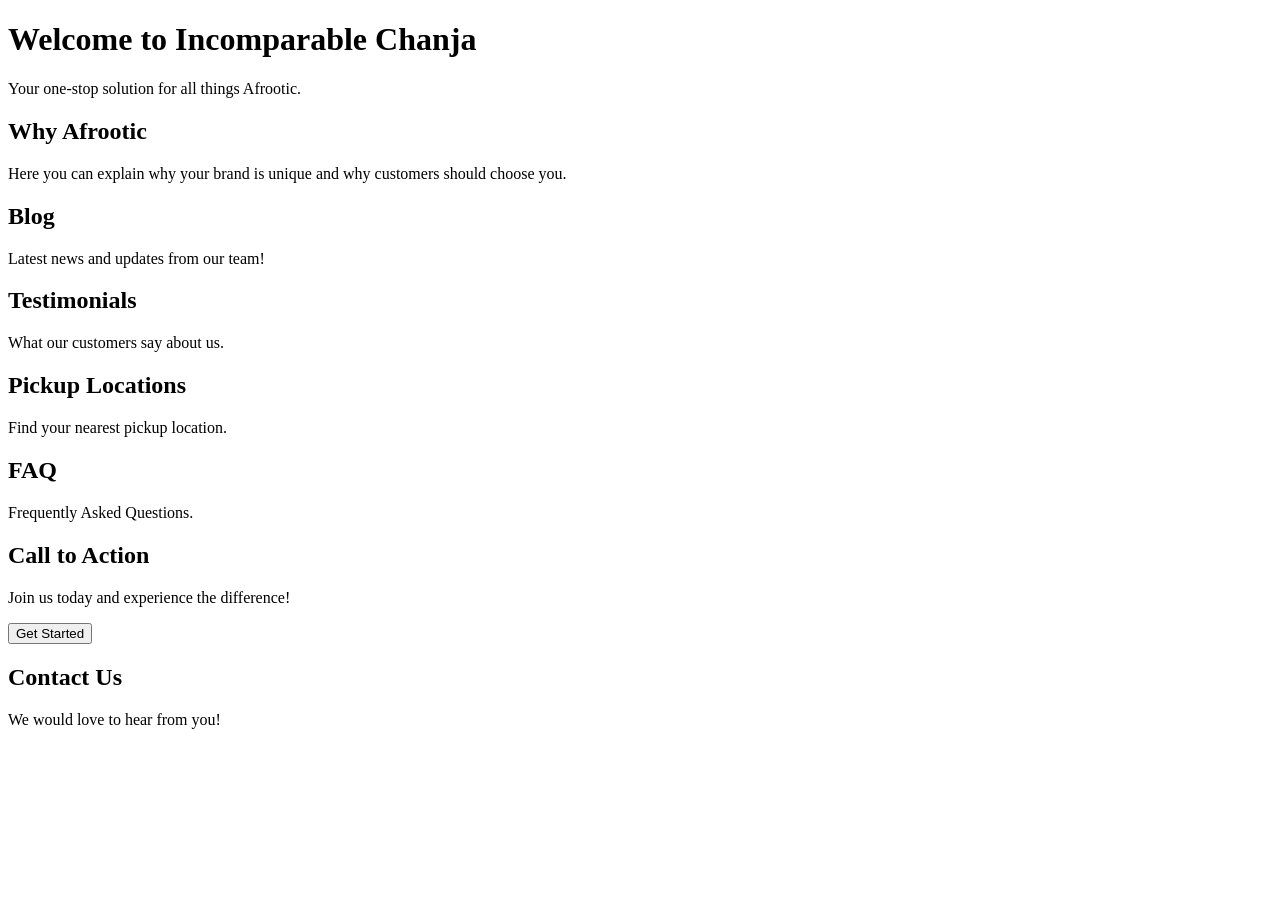
==== commit 5f8dd4a0: "Updated index.html to add missing sections while retaining existing content." ====
--- a/index.html
+++ b/index.html
@@ -1,394 +1,66 @@
 <!DOCTYPE html>
 <html lang="en">
 <head>
-    <meta charset="UTF-8" />
-    <meta name="viewport" content="width=device-width, initial-scale=1.0" />
-    <title>Afrootic Nutrition | Daily Wellness Made Simple</title>
-    <meta name="description" content="Afrootic Nutrition – Premium wellness essentials made for real life. Shop Marine Collagen, Greens, Probiotics, Creatine Gummies and more." />
-    <link rel="icon" type="image/x-icon" href="favicon.ico" />
-    <!-- Fonts -->
-    <link rel="preconnect" href="https://fonts.googleapis.com" />
-    <link rel="preconnect" href="https://fonts.gstatic.com" crossorigin />
-    <link href="https://fonts.googleapis.com/css2?family=Cormorant+Garamond:ital,wght@0,300;0,400;0,500;0,600;1,300;1,400&family=Jost:wght@300;400;500;600;700&display=swap" rel="stylesheet" />
-    <!-- Font Awesome -->
-    <link rel="stylesheet" href="https://cdn.jsdelivr.net/npm/@fortawesome/fontawesome-free@6.5.0/css/all.min.css" />
-    <!-- Main CSS -->
-    <link rel="stylesheet" href="css/style.css" />
-    <!-- Animations CSS -->
-    <link rel="stylesheet" href="css/animations.css" />
+    <meta charset="UTF-8">
+    <meta name="viewport" content="width=device-width, initial-scale=1.0">
+    <link rel="stylesheet" href="styles.css">
+    <title>Incomparable Chanja</title>
 </head>
 <body>
-<header id="navbar">
-    <div class="nav-container">
-        <a href="index.html" class="logo">
-            <img src="images/logo.jpg" alt="Afrootic Nutrition Logo" class="logo-img" />
-            <span class="logo-text">Afrootic <span>Nutrition</span></span>
-        </a>
-        <nav class="nav-links" id="navLinks">
-            <a href="#collection">Products</a>
-            <a href="#why">Why Afrootic</a>
-            <a href="#blog">Blog</a>
-            <a href="#pickup">Pickup</a>
-            <a href="#faq">FAQ</a>
-            <a href="opportunities.html">Partners</a>
-            <a href="cart.html" class="cart-icon">
-                <i class="fas fa-shopping-cart"></i>
-                <span class="cart-count" id="cart-count">0</span>
-            </a>
-            <a href="https://wa.me/254745479845?text=Hi!%20I%27d%20like%20to%20order%20from%20Afrootic%20Nutrition" target="_blank" class="nav-cta">Order on WhatsApp</a>
+    <header>
+        <nav>
+            <!-- Existing Navigation -->
         </nav>
-        <button class="hamburger" id="hamburger" aria-label="Open menu">
-            <span></span><span></span><span></span>
-        </button>
-    </div>
-</header>
-<div class="mobile-overlay" id="mobileOverlay"></div>
+    </header>
 
-<section class="hero" id="home">
-    <div class="hero-content">
-        <h1>Daily wellness<br /><em>made simple</em></h1>
-        <p>Feel good, look good, and stay consistent with wellness essentials made for real life.</p>
-        <div class="hero-cta-group">
-            <a href="#collection" class="btn btn-primary">Shop Now</a>
-            <a href="https://wa.me/254745479845" target="_blank" class="btn btn-whatsapp">Order on WhatsApp</a>
+    <main>
+        <div class="hero">
+            <!-- Complete Hero Section -->
+            <h1>Welcome to Incomparable Chanja</h1>
+            <p>Your one-stop solution for all things Afrootic.</p>
         </div>
-    </div>
-</section>
 
-<section class="products" id="products">
-    <div class="container">
-        <h2>OUR COLLECTION</h2>
-        <div class="category-pills">
-            <button class="pill active" data-filter="all">All Products</button>
-            <button class="pill" data-filter="powder">Powders</button>
-            <button class="pill" data-filter="gummies">Gummies</button>
-            <button class="pill" data-filter="capsules">Capsules</button>
+        <div class="products">
+            <!-- Existing Product Cards -->
         </div>
-        <div class="products-grid">
-            
-            <!-- 1. Marine Collagen 100g -->
-            <div class="product-card" data-category="powder">
-                <div class="product-badge bestseller">Best Seller</div>
-                <div class="product-image-wrap">
-                    <img src="images/marine-collagen-250g.jpg" alt="Afrootic Marine Collagen 250g" class="product-photo" loading="lazy" />
-                </div>
-                <div class="product-info">
-                    <h3 class="product-name">Marine Collagen</h3>
-                    <p class="product-benefit">Supports glowing skin, stronger nails, healthy hair</p>
-                    <ul class="product-features">
-                        <li>✓ Supports skin elasticity and reduces fine lines</li>
-                        <li>✓ Strengthens nails and promotes hair growth</li>
-                        <li>✓ Supports joint health and bone density</li>
-                        <li>✓ Improves skin hydration and firmness</li>
-                    </ul>
-                    <p class="product-description">Marine collagen is easily absorbed by the body and provides the building blocks for healthy skin, hair, nails, and joints. Consistent use promotes a youthful glow from within.</p>
-                    <div class="product-variants">
-                        <div class="variant">
-                            <span class="variant-size">100g</span>
-                            <span class="variant-price">KSH 1,300</span>
-                            <button class="add-to-cart-btn" data-id="1" data-name="Marine Collagen 100g" data-price="1300" data-image="images/marine-collagen-250g.jpg">Add to Cart</button>
-                        </div>
-                        <div class="variant">
-                            <span class="variant-size">250g</span>
-                            <span class="variant-price">KSH 2,500</span>
-                            <button class="add-to-cart-btn" data-id="2" data-name="Marine Collagen 250g" data-price="2500" data-image="images/marine-collagen-250g.jpg">Add to Cart</button>
-                        </div>
-                    </div>
-                </div>
-            </div>
 
-            <!-- 2. Afrootic Greens 150g -->
-            <div class="product-card" data-category="powder">
-                <div class="product-image-wrap">
-                    <img src="images/greens-pineapple-mango.jpg" alt="Afrootic Greens Pineapple Mango" class="product-photo" loading="lazy" />
-                </div>
-                <div class="product-info">
-                    <h3 class="product-name">Afrootic Greens</h3>
-                    <p class="product-benefit">Supports gut health, digestion, skin wellness</p>
-                    <ul class="product-features">
-                        <li>✓ Packed with nutrient-dense superfoods</li>
-                        <li>✓ Supports digestive health and detoxification</li>
-                        <li>✓ Boosts energy and immune function</li>
-                        <li>✓ Alkalizes the body and reduces inflammation</li>
-                    </ul>
-                    <p class="product-description">A powerful blend of organic greens, fruits, and vegetables that delivers essential vitamins, minerals, and antioxidants in one convenient daily serving.</p>
-                    <div class="product-variants">
-                        <div class="variant">
-                            <span class="variant-size">150g</span>
-                            <span class="variant-price">KSH 2,000</span>
-                            <button class="add-to-cart-btn" data-id="3" data-name="Afrootic Greens 150g" data-price="2000" data-image="images/greens-pineapple-mango.jpg">Add to Cart</button>
-                        </div>
-                        <div class="variant">
-                            <span class="variant-size">300g</span>
-                            <span class="variant-price">KSH 3,600</span>
-                            <button class="add-to-cart-btn" data-id="4" data-name="Afrootic Greens 300g" data-price="3600" data-image="images/greens-pineapple-mango.jpg">Add to Cart</button>
-                        </div>
-                    </div>
-                </div>
-            </div>
+        <section class="why-afrootic">
+            <h2>Why Afrootic</h2>
+            <p>Here you can explain why your brand is unique and why customers should choose you.</p>
+        </section>
 
-            <!-- 3. Women's Probiotic Gummies Cranberry 30ct -->
-            <div class="product-card" data-category="gummies">
-                <div class="product-image-wrap">
-                    <img src="images/probiotic-cranberry.jpg" alt="Women's Probiotic Gummies Cranberry" class="product-photo" loading="lazy" />
-                </div>
-                <div class="product-info">
-                    <h3 class="product-name">Women's Probiotic Gummies <span class="flavor-tag">Cranberry</span></h3>
-                    <p class="product-benefit">Supports digestion, bloating, daily balance</p>
-                    <ul class="product-features">
-                        <li>✓ Supports vaginal and urinary tract health</li>
-                        <li>✓ Promotes balanced gut flora and digestion</li>
-                        <li>✓ Strengthens immune system function</li>
-                        <li>✓ Reduces bloating and digestive discomfort</li>
-                    </ul>
-                    <p class="product-description">Specially formulated with cranberry and beneficial probiotics to support women's intimate health, digestive balance, and overall wellness in a delicious gummy form.</p>
-                    <div class="product-variants">
-                        <div class="variant">
-                            <span class="variant-size">30 Gummies</span>
-                            <span class="variant-price">KSH 1,750</span>
-                            <button class="add-to-cart-btn" data-id="5" data-name="Probiotic Gummies Cranberry 30ct" data-price="1750" data-image="images/probiotic-cranberry.jpg">Add to Cart</button>
-                        </div>
-                        <div class="variant">
-                            <span class="variant-size">60 Gummies</span>
-                            <span class="variant-price">KSH 3,500</span>
-                            <button class="add-to-cart-btn" data-id="6" data-name="Probiotic Gummies Cranberry 60ct" data-price="3500" data-image="images/probiotic-cranberry.jpg">Add to Cart</button>
-                        </div>
-                    </div>
-                </div>
-            </div>
+        <section class="blog">
+            <h2>Blog</h2>
+            <p>Latest news and updates from our team!</p>
+        </section>
 
-            <!-- 4. Women's Probiotics Slippery Elm 30ct -->
-            <div class="product-card" data-category="gummies">
-                <div class="product-image-wrap">
-                    <img src="images/probiotic-slippery-elm.jpg" alt="Women's Probiotics Slippery Elm Tropical Pineapple" class="product-photo" loading="lazy" />
-                </div>
-                <div class="product-info">
-                    <h3 class="product-name">Women's Probiotics with Slippery Elm <span class="flavor-tag">Tropical Pineapple</span></h3>
-                    <p class="product-benefit">Supports digestion and gut comfort</p>
-                    <ul class="product-features">
-                        <li>✓ Soothes digestive tract inflammation</li>
-                        <li>✓ Supports regular bowel movements</li>
-                        <li>✓ Promotes healthy gut bacteria balance</li>
-                        <li>✓ Relieves occasional digestive discomfort</li>
-                    </ul>
-                    <p class="product-description">Combines powerful probiotics with slippery elm bark, a traditional herbal remedy known for its soothing properties. Perfect for sensitive digestive systems and daily gut comfort.</p>
-                    <div class="product-variants">
-                        <div class="variant">
-                            <span class="variant-size">30 Gummies</span>
-                            <span class="variant-price">KSH 1,750</span>
-                            <button class="add-to-cart-btn" data-id="7" data-name="Probiotic Slippery Elm 30ct" data-price="1750" data-image="images/probiotic-slippery-elm.jpg">Add to Cart</button>
-                        </div>
-                        <div class="variant">
-                            <span class="variant-size">60 Gummies</span>
-                            <span class="variant-price">KSH 3,500</span>
-                            <button class="add-to-cart-btn" data-id="8" data-name="Probiotic Slippery Elm 60ct" data-price="3500" data-image="images/probiotic-slippery-elm.jpg">Add to Cart</button>
-                        </div>
-                    </div>
-                </div>
-            </div>
+        <section class="testimonials">
+            <h2>Testimonials</h2>
+            <p>What our customers say about us.</p>
+        </section>
 
-            <!-- 5. Revive+ 15 Sachets -->
-            <div class="product-card" data-category="powder">
-                <div class="product-badge new">Energy</div>
-                <div class="product-image-wrap">
-                    <img src="images/revive-plus-2.jpg" alt="Afrootic Revive+ Energy Sachets" class="product-photo" loading="lazy" />
-                </div>
-                <div class="product-info">
-                    <h3 class="product-name">Revive+</h3>
-                    <p class="product-benefit">Energy support without crash</p>
-                    <ul class="product-features">
-                        <li>✓ Provides natural, sustained energy without crash</li>
-                        <li>✓ Supports mental clarity and focus</li>
-                        <li>✓ Enhances physical performance and endurance</li>
-                        <li>✓ Reduces fatigue and brain fog</li>
-                    </ul>
-                    <p class="product-description">A clean energy formula designed to fuel your day naturally. Unlike caffeine-heavy alternatives, Revive+ provides balanced, jitter-free energy that lasts.</p>
-                    <div class="product-variants">
-                        <div class="variant">
-                            <span class="variant-size">15 Sachets</span>
-                            <span class="variant-price">KSH 1,500</span>
-                            <button class="add-to-cart-btn" data-id="9" data-name="Revive+ 15 Sachets" data-price="1500" data-image="images/revive-plus-2.jpg">Add to Cart</button>
-                        </div>
-                        <div class="variant">
-                            <span class="variant-size">30 Sachets</span>
-                            <span class="variant-price">KSH 3,000</span>
-                            <button class="add-to-cart-btn" data-id="10" data-name="Revive+ 30 Sachets" data-price="3000" data-image="images/revive-plus-2.jpg">Add to Cart</button>
-                        </div>
-                    </div>
-                </div>
-            </div>
+        <section class="pickup-locations">
+            <h2>Pickup Locations</h2>
+            <p>Find your nearest pickup location.</p>
+        </section>
 
-            <!-- 6. Creatine Gummies -->
-            <div class="product-card" data-category="gummies">
-                <div class="product-image-wrap">
-                    <img src="images/creatine-gummies.jpg" alt="Afrootic Creatine Monohydrate Gummies" class="product-photo" loading="lazy" />
-                </div>
-                <div class="product-info">
-                    <h3 class="product-name">Creatine Gummies</h3>
-                    <p class="product-benefit">Strength and recovery support</p>
-                    <ul class="product-features">
-                        <li>✓ Increases muscle strength and power output</li>
-                        <li>✓ Supports muscle recovery and growth</li>
-                        <li>✓ Enhances athletic performance and endurance</li>
-                        <li>✓ Supports cognitive function and brain health</li>
-                    </ul>
-                    <p class="product-description">One of the most researched sports supplements, creatine monohydrate helps you train harder, recover faster, and build lean muscle mass. Now in a convenient, great-tasting gummy.</p>
-                    <div class="product-variants single">
-                        <div class="variant">
-                            <span class="variant-size">Per Bottle</span>
-                            <span class="variant-price">KSH 2,700</span>
-                            <button class="add-to-cart-btn" data-id="11" data-name="Creatine Gummies" data-price="2700" data-image="images/creatine-gummies.jpg">Add to Cart</button>
-                        </div>
-                    </div>
-                </div>
-            </div>
+        <section class="faq">
+            <h2>FAQ</h2>
+            <p>Frequently Asked Questions.</p>
+        </section>
 
-            <!-- 7. Magnesium Bisglycinate -->
-            <div class="product-card" data-category="capsules">
-                <div class="product-image-wrap">
-                    <img src="images/magnesium-bisglycinate.jpg" alt="Afrootic Magnesium Bisglycinate Capsules" class="product-photo" loading="lazy" />
-                </div>
-                <div class="product-info">
-                    <h3 class="product-name">Magnesium Bisglycinate</h3>
-                    <p class="product-benefit">Relaxation and recovery</p>
-                    <ul class="product-features">
-                        <li>✓ Promotes deep, restful sleep</li>
-                        <li>✓ Relieves muscle tension and cramps</li>
-                        <li>✓ Supports stress reduction and relaxation</li>
-                        <li>✓ Enhances bone health and heart function</li>
-                    </ul>
-                    <p class="product-description">Magnesium bisglycinate is a highly bioavailable form of magnesium that's gentle on the stomach. Essential for over 300 bodily functions, it's the ultimate relaxation mineral.</p>
-                    <div class="product-variants single">
-                        <div class="variant">
-                            <span class="variant-size">Per Bottle</span>
-                            <span class="variant-price">KSH 2,200</span>
-                            <button class="add-to-cart-btn" data-id="12" data-name="Magnesium Bisglycinate" data-price="2200" data-image="images/magnesium-bisglycinate.jpg">Add to Cart</button>
-                        </div>
-                    </div>
-                </div>
-            </div>
+        <section class="cta-banner">
+            <h2>Call to Action</h2>
+            <p>Join us today and experience the difference!</p>
+            <button>Get Started</button>
+        </section>
 
-            <!-- 8. Berberine 1000mg -->
-            <div class="product-card" data-category="capsules">
-                <div class="product-badge science">Science-Backed</div>
-                <div class="product-image-wrap">
-                    <img src="images/berberine-1000mg.jpg" alt="Berberine 1000mg" class="product-photo" loading="lazy" />
-                </div>
-                <div class="product-info">
-                    <h3 class="product-name">Berberine 1000mg</h3>
-                    <p class="product-benefit">Plant-Based Blood Sugar & Metabolic Support</p>
-                    <ul class="product-features">
-                        <li>✓ Supports healthy blood sugar</li>
-                        <li>✓ Helps reduce cravings</li>
-                        <li>✓ Supports metabolism & balance</li>
-                    </ul>
-                    <p class="product-description">One of the most studied natural compounds for <strong>metabolic health</strong>.</p>
-                    <div class="product-variants single">
-                        <div class="variant">
-                            <span class="variant-size">60 Capsules | 30 Day Supply</span>
-                            <span class="variant-price">KSH 2,400</span>
-                            <button class="add-to-cart-btn" data-id="13" data-name="Berberine 1000mg" data-price="2400" data-image="images/berberine-1000mg.jpg">Add to Cart</button>
-                        </div>
-                    </div>
-                </div>
-            </div>
+        <footer class="footer">
+            <h2>Contact Us</h2>
+            <p>We would love to hear from you!</p>
+        </footer>
+    </main>
 
-            <!-- 9. Myo and Inositol -->
-            <div class="product-card" data-category="capsules">
-                <div class="product-image-wrap">
-                    <img src="images/probiotic-slippery-elm.jpg" alt="Myo and Inositol" class="product-photo" loading="lazy" />
-                </div>
-                <div class="product-info">
-                    <h3 class="product-name">Myo and Inositol</h3>
-                    <p class="product-benefit">Women's wellness support</p>
-                    <ul class="product-features">
-                        <li>✓ Supports hormonal balance and menstrual regularity</li>
-                        <li>✓ Promotes ovarian health and fertility</li>
-                        <li>✓ Helps manage cravings and metabolic health</li>
-                        <li>✓ Supports mood and emotional well-being</li>
-                    </ul>
-                    <p class="product-description">Myo-inositol is a powerful compound that supports women's hormonal health, particularly for PCOS management. It helps regulate cycles, support metabolism, and promote overall reproductive wellness.</p>
-                    <div class="product-variants single">
-                        <div class="variant">
-                            <span class="variant-size">Per Bottle</span>
-                            <span class="variant-price">KSH 2,500</span>
-                            <button class="add-to-cart-btn" data-id="14" data-name="Myo and Inositol" data-price="2500" data-image="images/probiotic-slippery-elm.jpg">Add to Cart</button>
-                        </div>
-                    </div>
-                </div>
-            </div>
-
-            <!-- 10. Sea Moss Advanced -->
-            <div class="product-card" data-category="capsules">
-                <div class="product-badge popular">Popular</div>
-                <div class="product-image-wrap">
-                    <img src="images/sea-moss-advanced.jpg" alt="Sea Moss Advanced" class="product-photo" loading="lazy" />
-                </div>
-                <div class="product-info">
-                    <h3 class="product-name">Sea Moss Advanced</h3>
-                    <p class="product-benefit">Sea Moss • Bladderwrack • Burdock Root</p>
-                    <ul class="product-features">
-                        <li>✓ Contains 92 of 102 essential minerals</li>
-                        <li>✓ Nature's most powerful plant-based wellness ally</li>
-                        <li>✓ Supports energy, immunity & glow</li>
-                    </ul>
-                    <p class="product-description">It's no wonder it's a <strong>powerhouse</strong> for daily wellness.</p>
-                    <div class="product-variants single">
-                        <div class="variant">
-                            <span class="variant-size">60 Vegetable Capsules</span>
-                            <span class="variant-price">KSH 1,999</span>
-                            <button class="add-to-cart-btn" data-id="15" data-name="Sea Moss Advanced" data-price="1999" data-image="images/sea-moss-advanced.jpg">Add to Cart</button>
-                        </div>
-                    </div>
-                </div>
-            </div>
-
-            <!-- 11. ACV Gummies 45ct -->
-            <div class="product-card" data-category="gummies">
-                <div class="product-image-wrap">
-                    <img src="images/acv-gummies-90.jpg" alt="Afrootic Apple Cider Vinegar Gummies" class="product-photo" loading="lazy" />
-                </div>
-                <div class="product-info">
-                    <h3 class="product-name">Apple Cider Vinegar Gummies</h3>
-                    <p class="product-benefit">Digestive support</p>
-                    <ul class="product-features">
-                        <li>✓ Supports healthy digestion and metabolism</li>
-                        <li>✓ Helps maintain balanced blood sugar levels</li>
-                        <li>✓ Promotes weight management and satiety</li>
-                        <li>✓ Supports detoxification and immune function</li>
-                    </ul>
-                    <p class="product-description">All the benefits of raw apple cider vinegar in a delicious, easy-to-take gummy. ACV has been used for centuries to support digestion, metabolism, and overall wellness.</p>
-                    <div class="product-variants">
-                        <div class="variant">
-                            <span class="variant-size">45 Gummies</span>
-                            <span class="variant-price">KSH 1,000</span>
-                            <button class="add-to-cart-btn" data-id="16" data-name="ACV Gummies 45ct" data-price="1000" data-image="images/acv-gummies-90.jpg">Add to Cart</button>
-                        </div>
-                        <div class="variant">
-                            <span class="variant-size">90 Gummies</span>
-                            <span class="variant-price">KSH 2,000</span>
-                            <button class="add-to-cart-btn" data-id="17" data-name="ACV Gummies 90ct" data-price="2000" data-image="images/acv-gummies-90.jpg">Add to Cart</button>
-                        </div>
-                    </div>
-                </div>
-            </div>
-
-        </div><!-- /.products-grid -->
-    </div>
-</section>
-
-<footer class="footer">
-    <div class="container">
-        <p>© 2025 Afrootic Nutrition. All rights reserved.</p>
-    </div>
-</footer>
-
-<a href="https://wa.me/254745479845" target="_blank" class="whatsapp-float">
-    <i class="fab fa-whatsapp"></i>
-</a>
-
-<script src="js/main.js"></script>
-<script src="js/animations.js"></script>
-<script src="js/cart.js"></script>
+    <script src="script.js"></script>
 </body>
 </html>
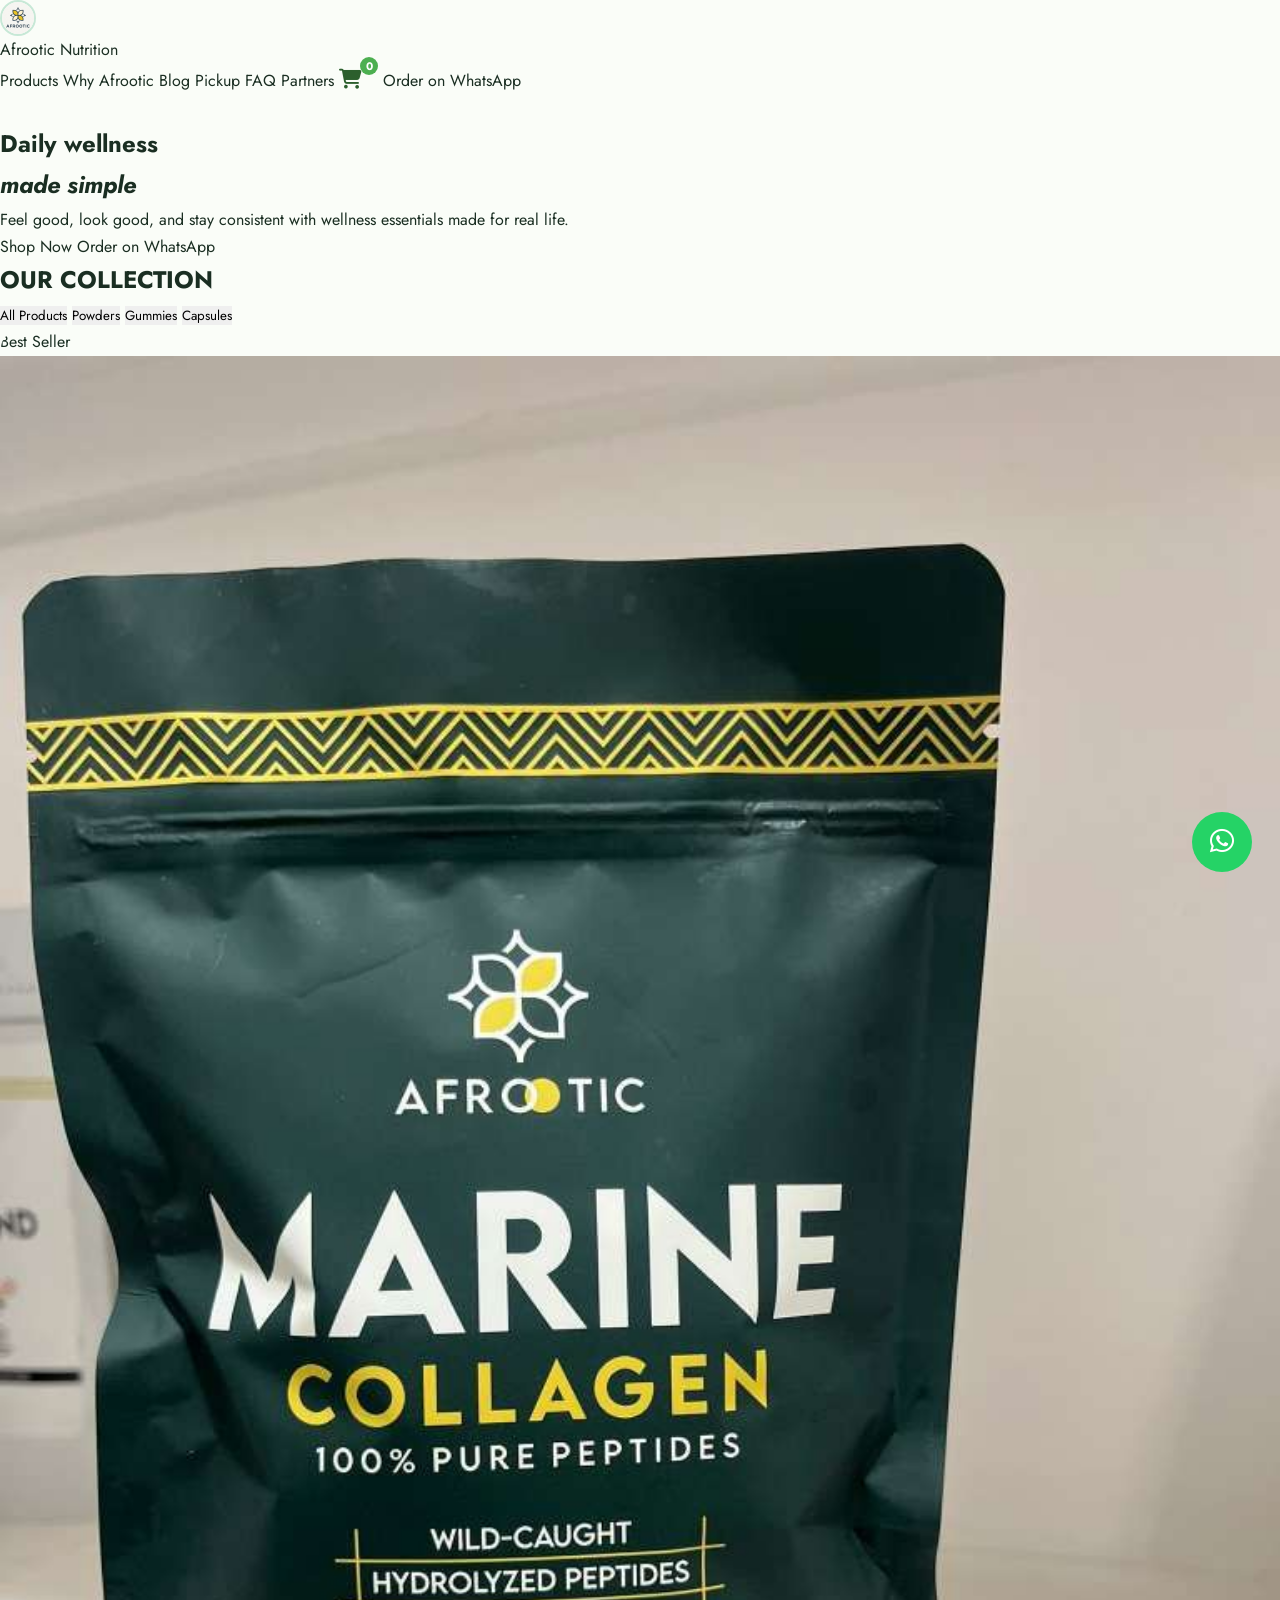
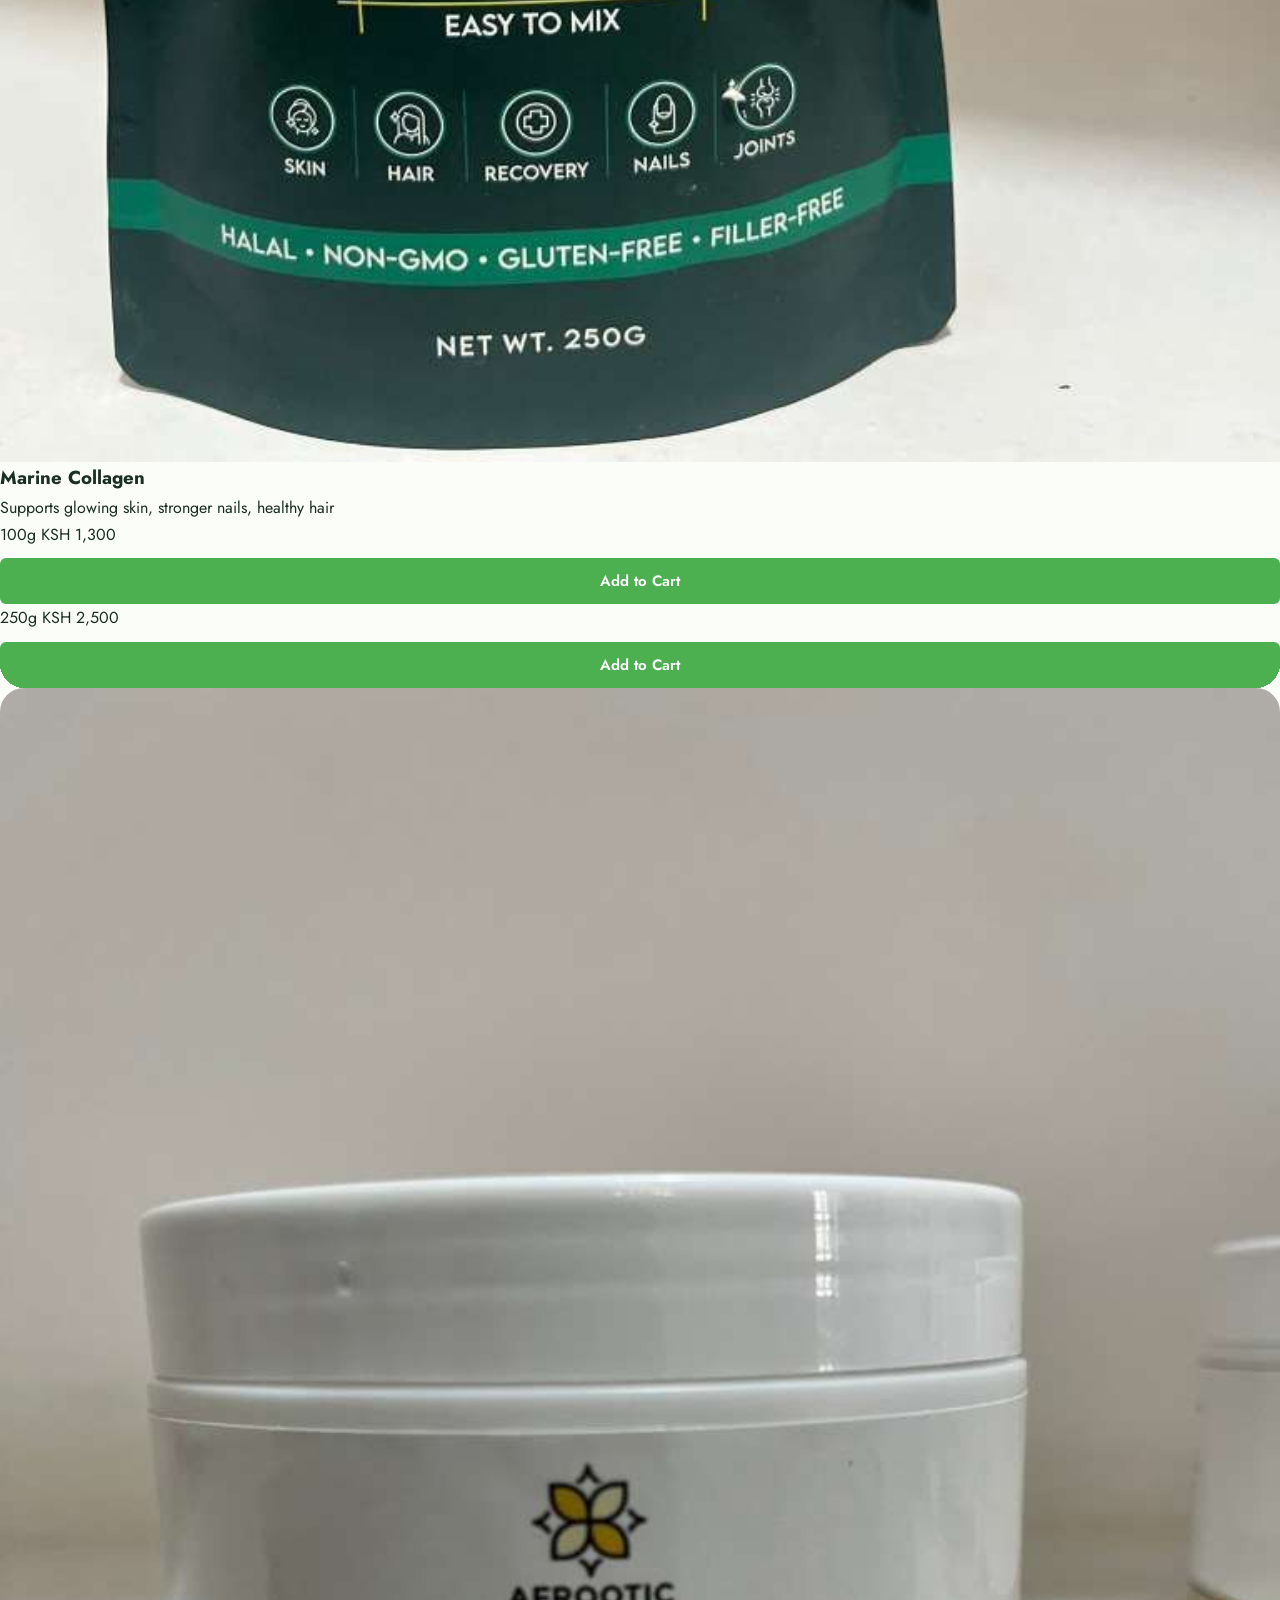
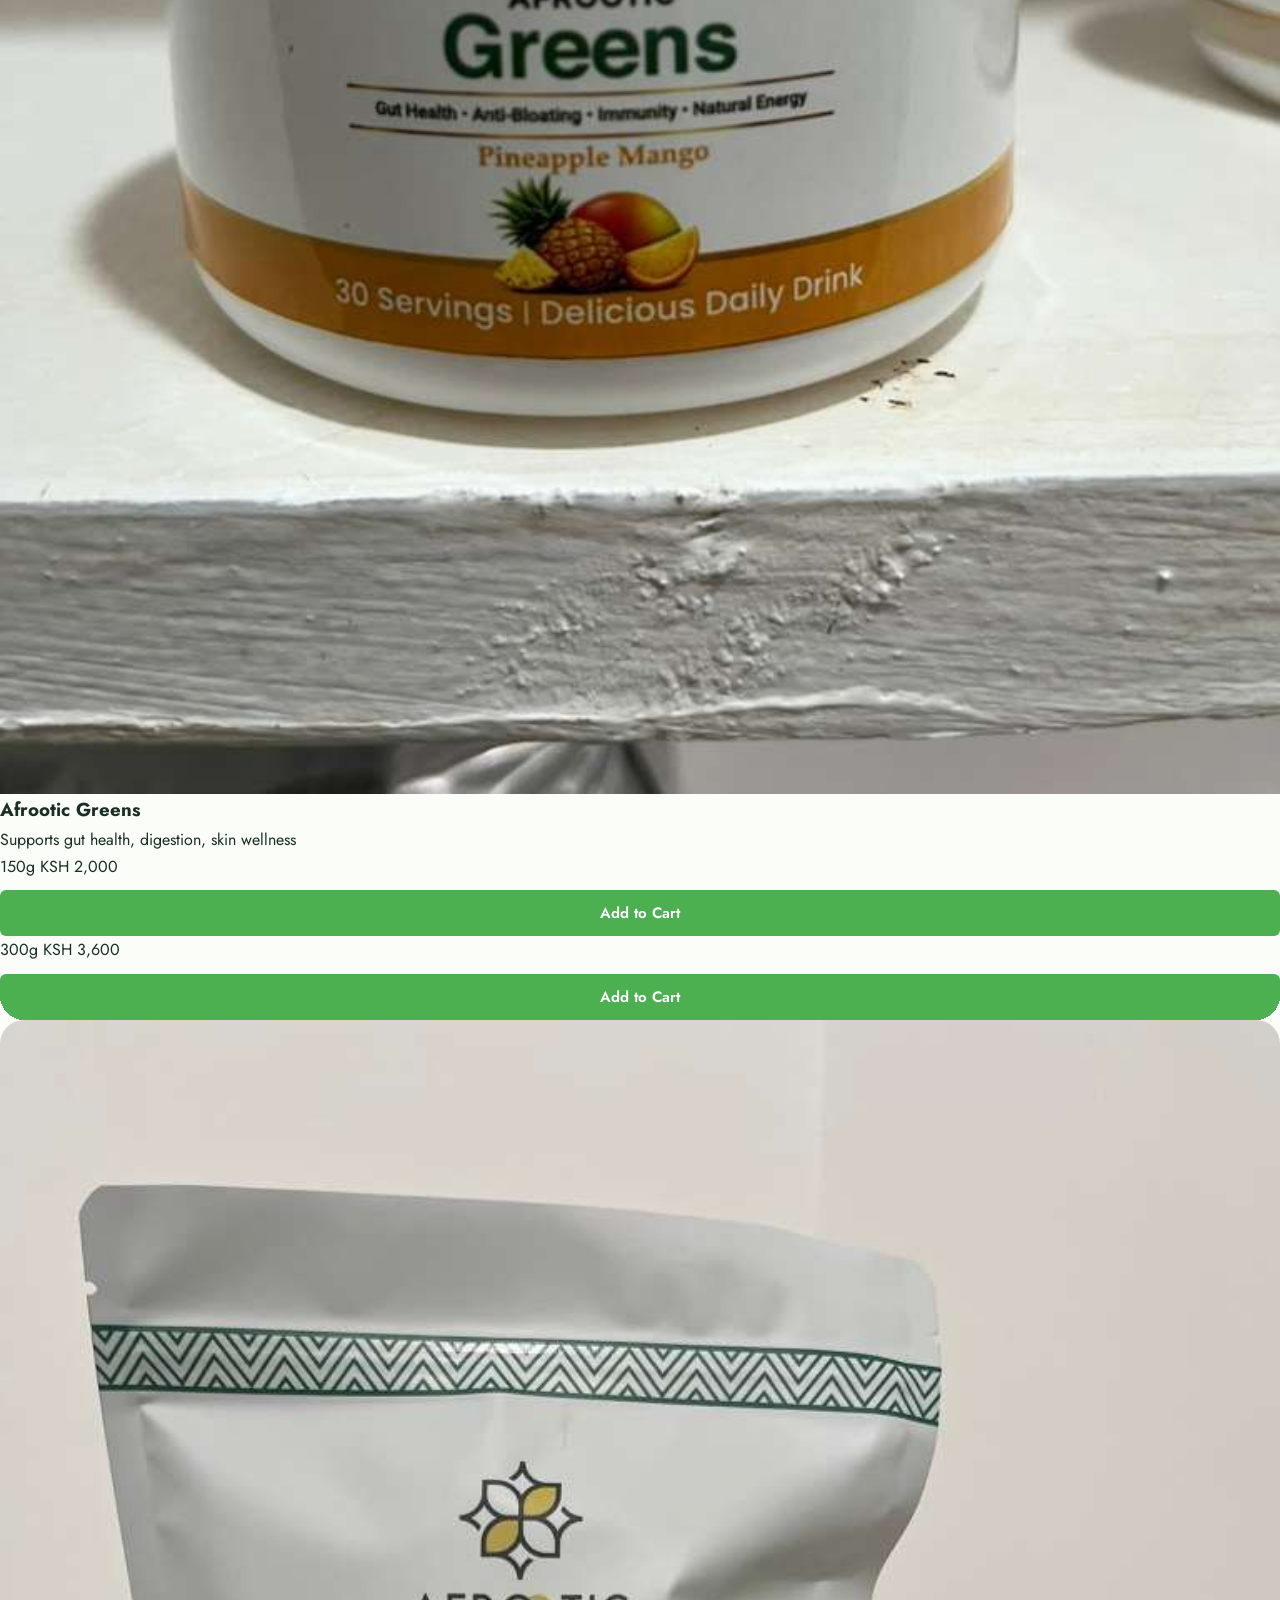
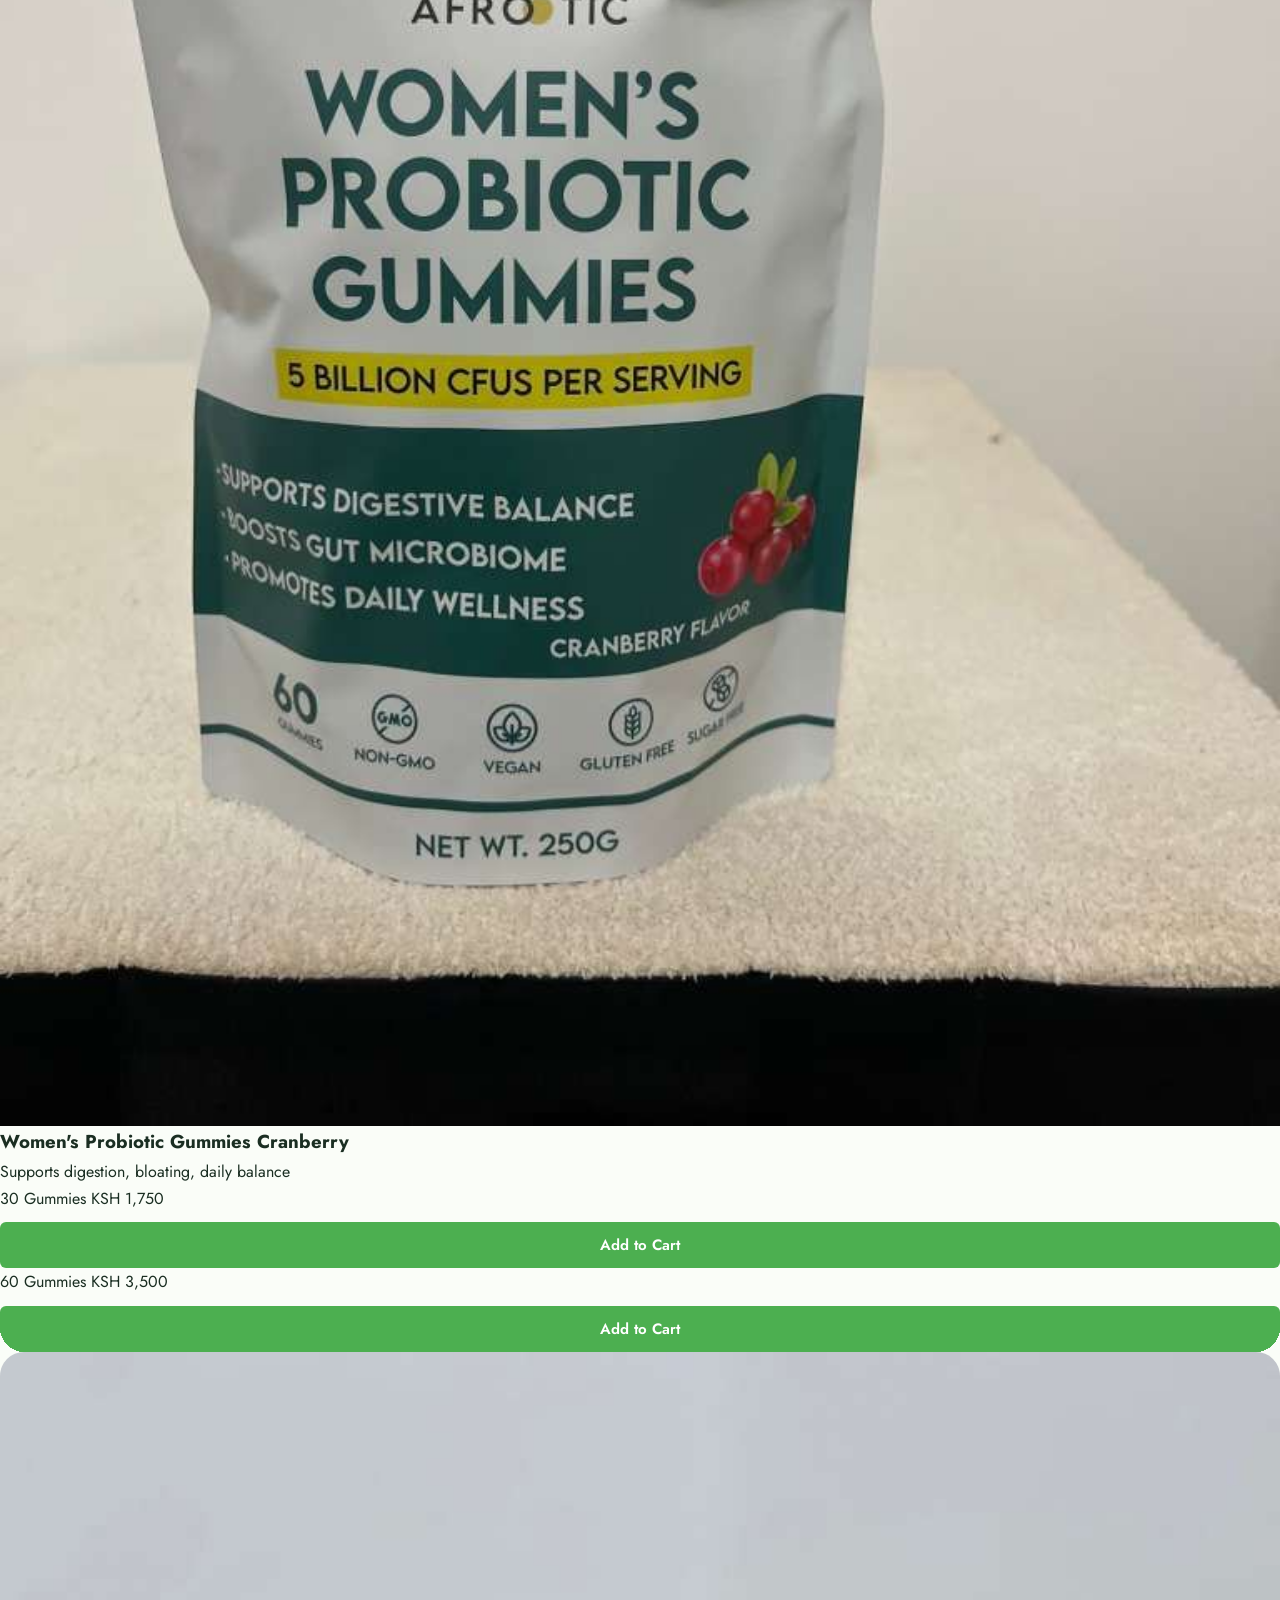
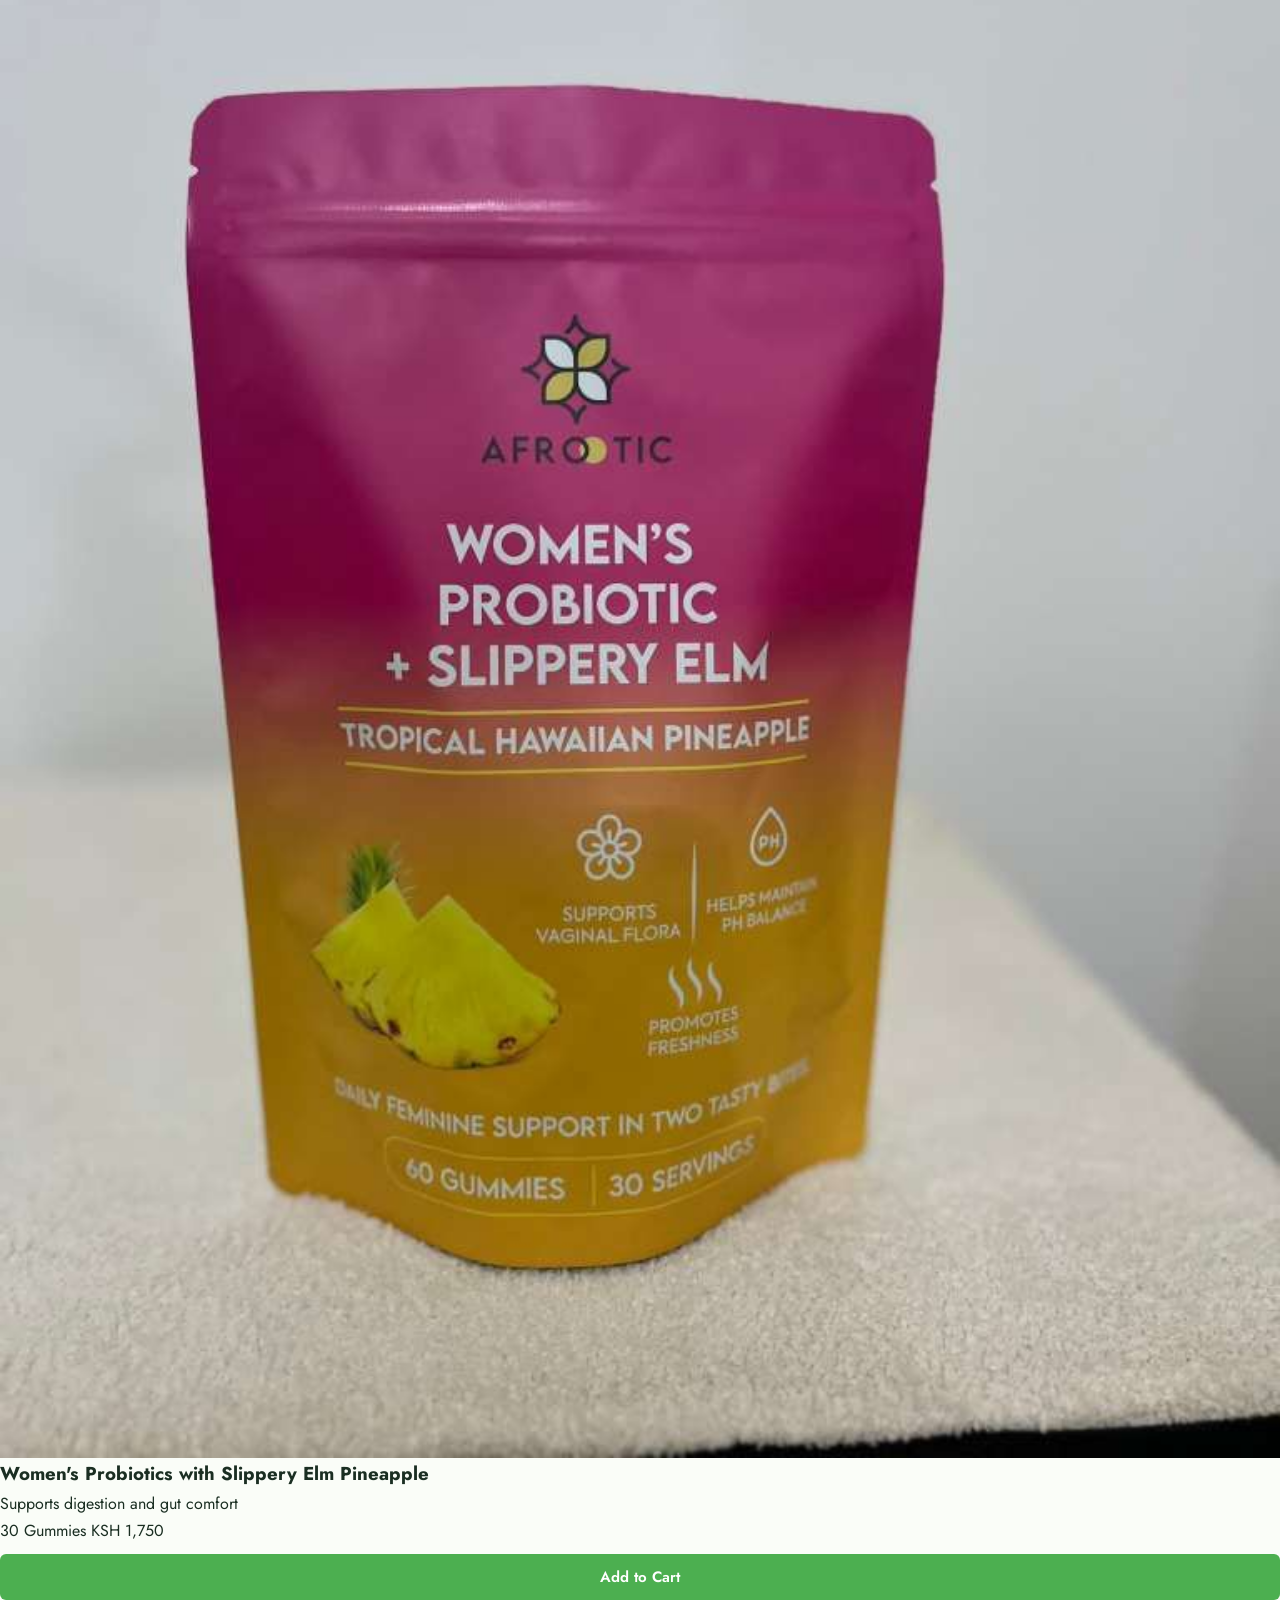
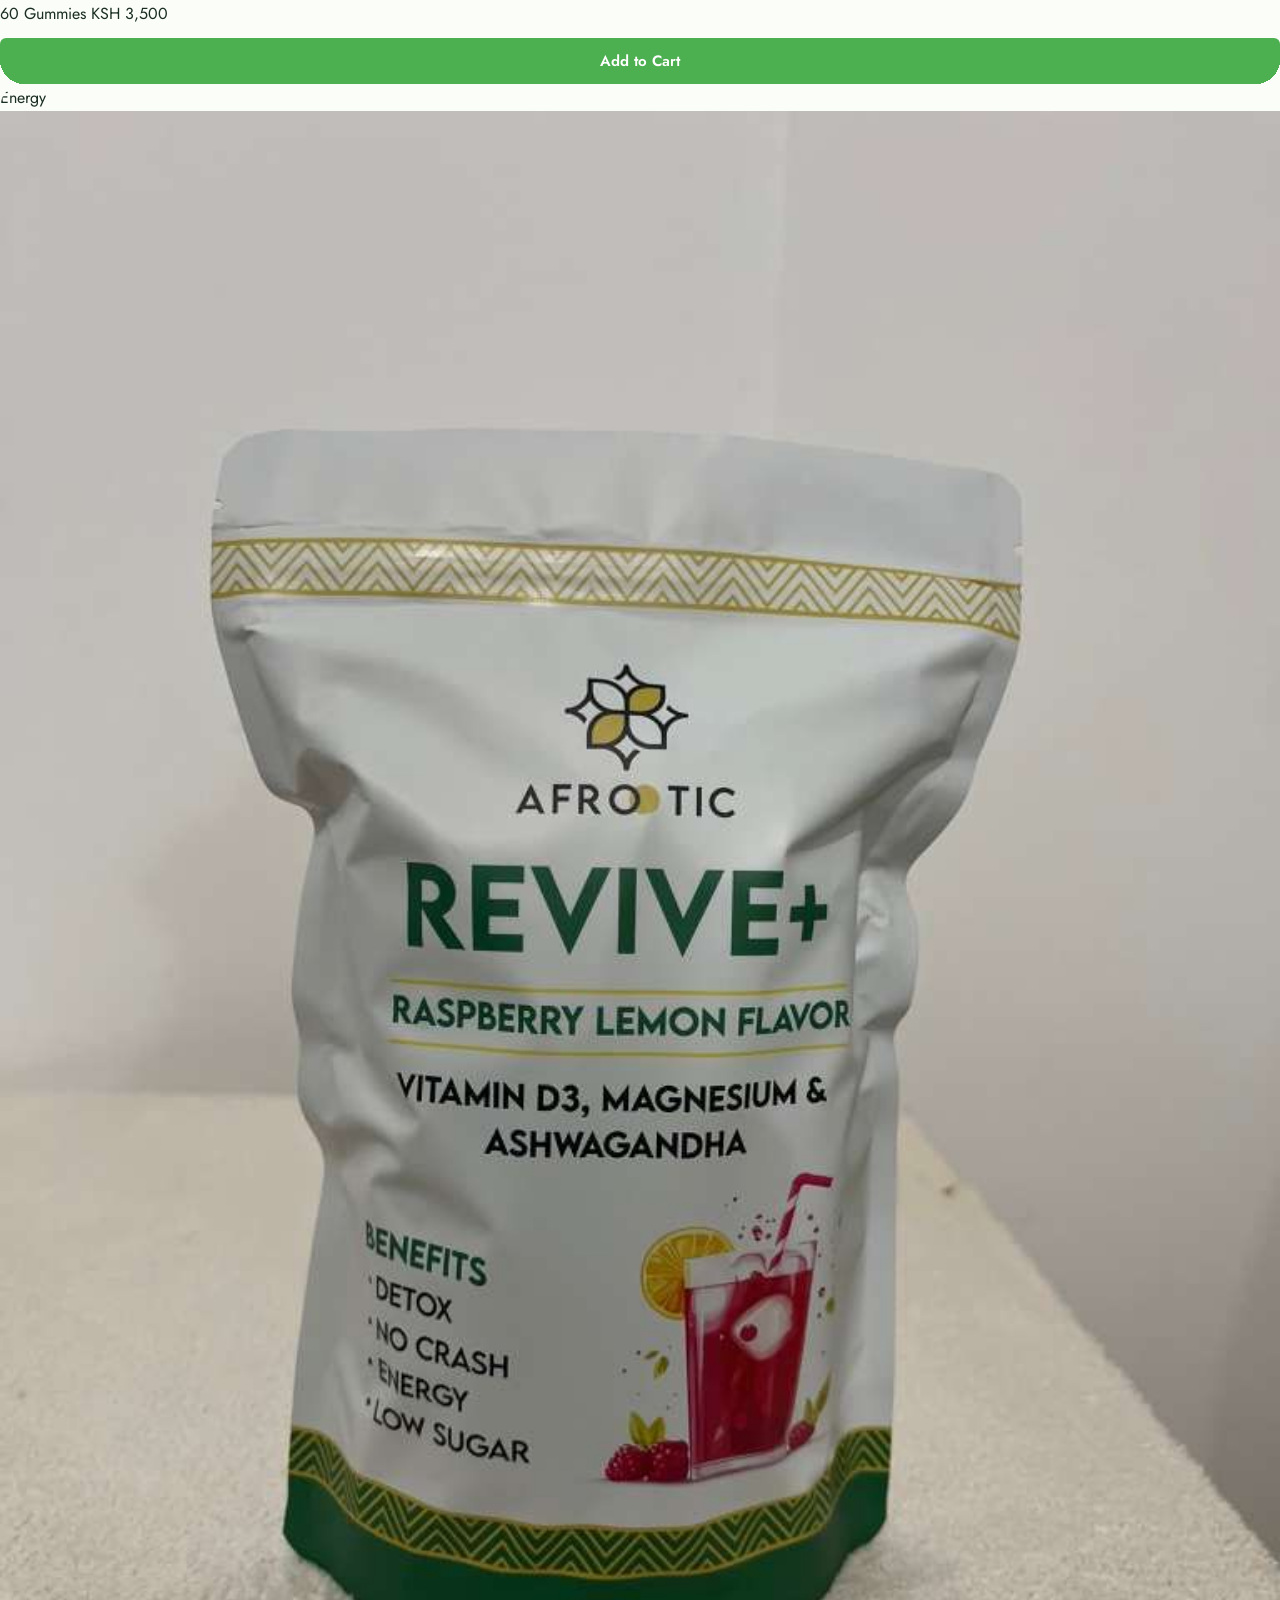
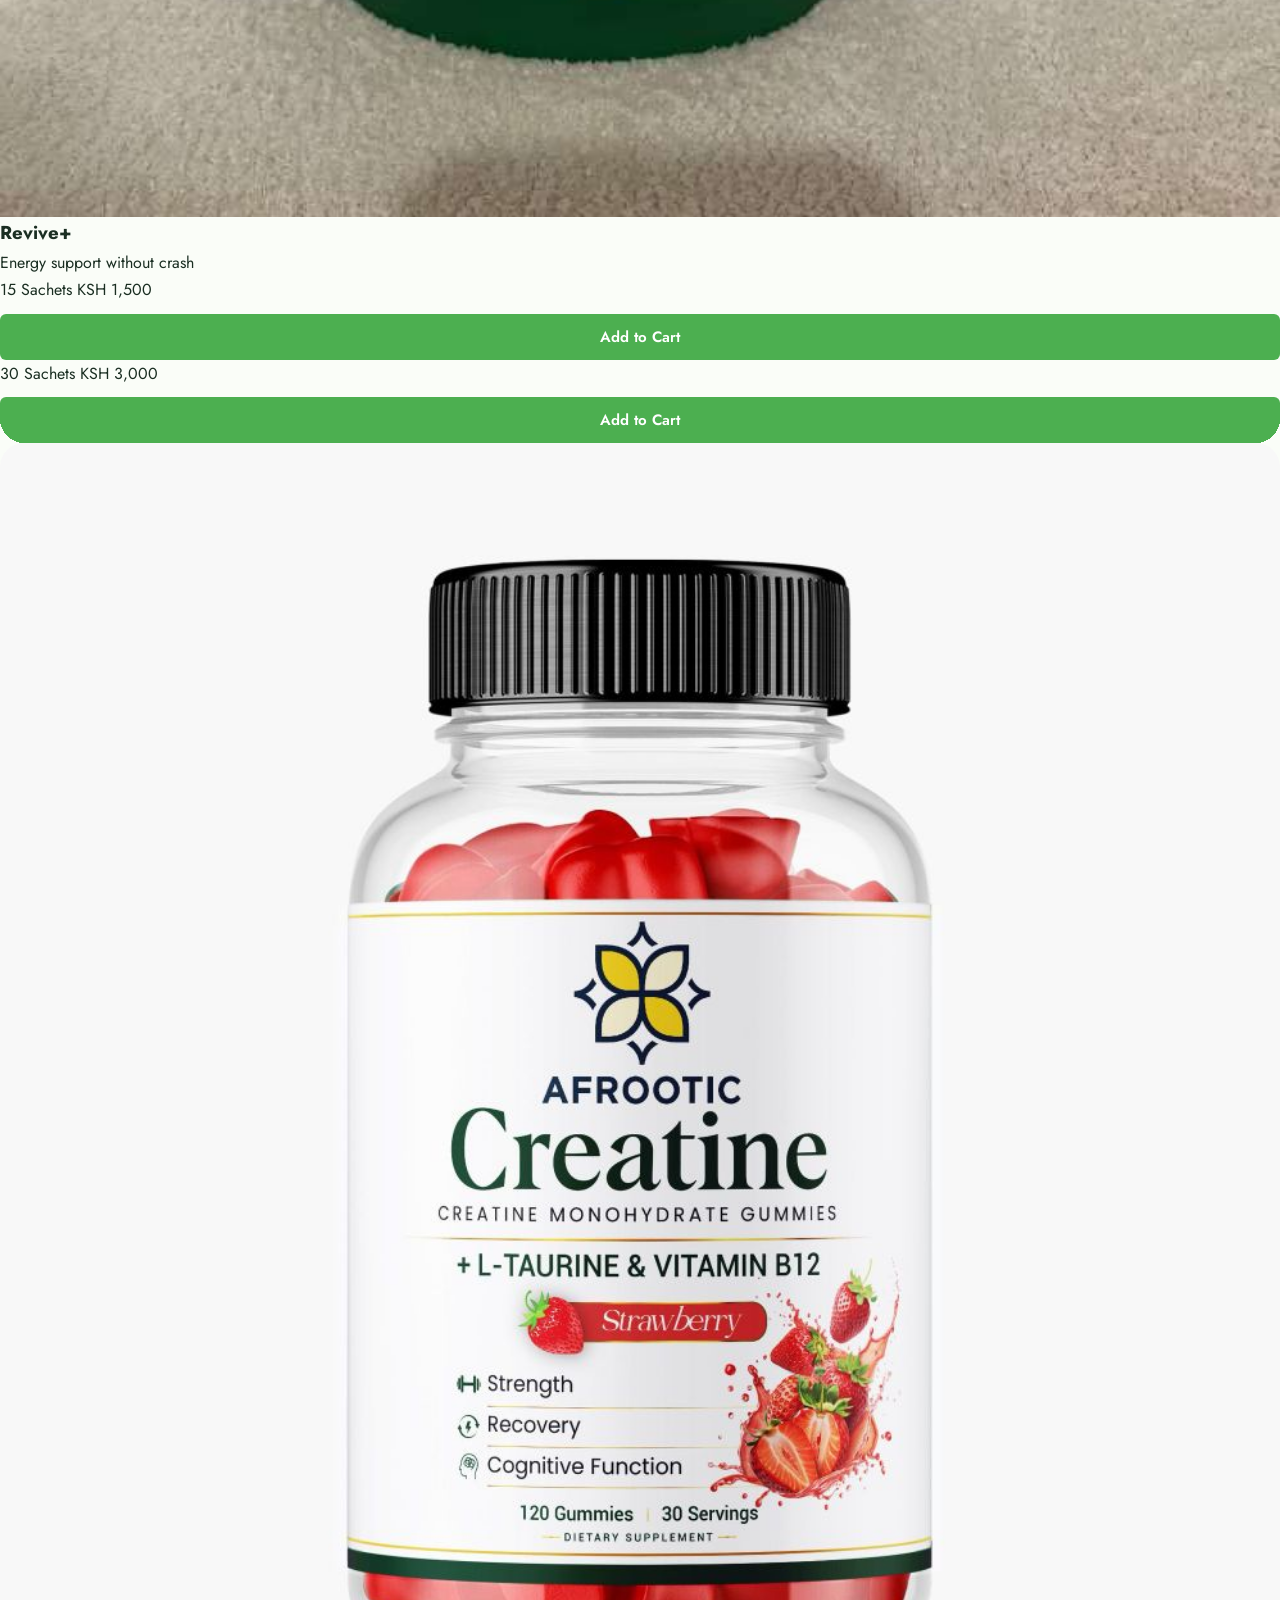
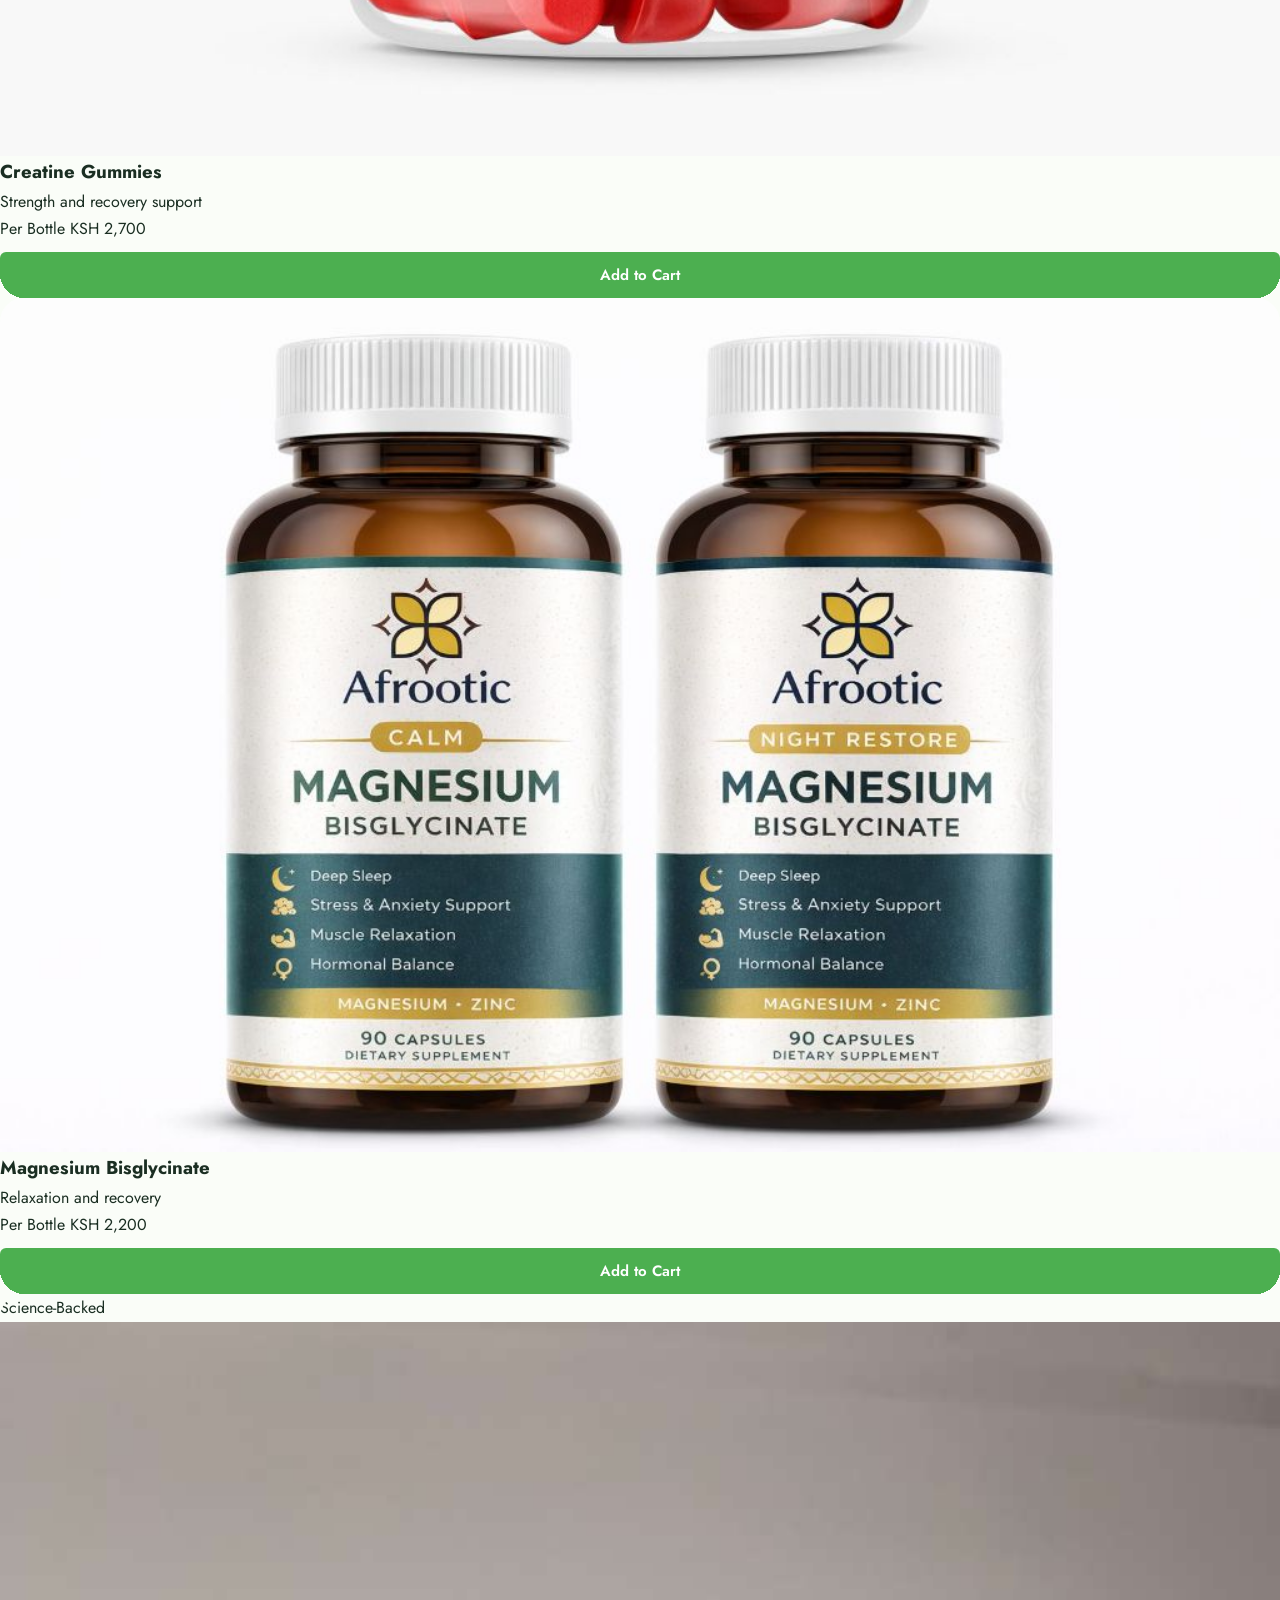
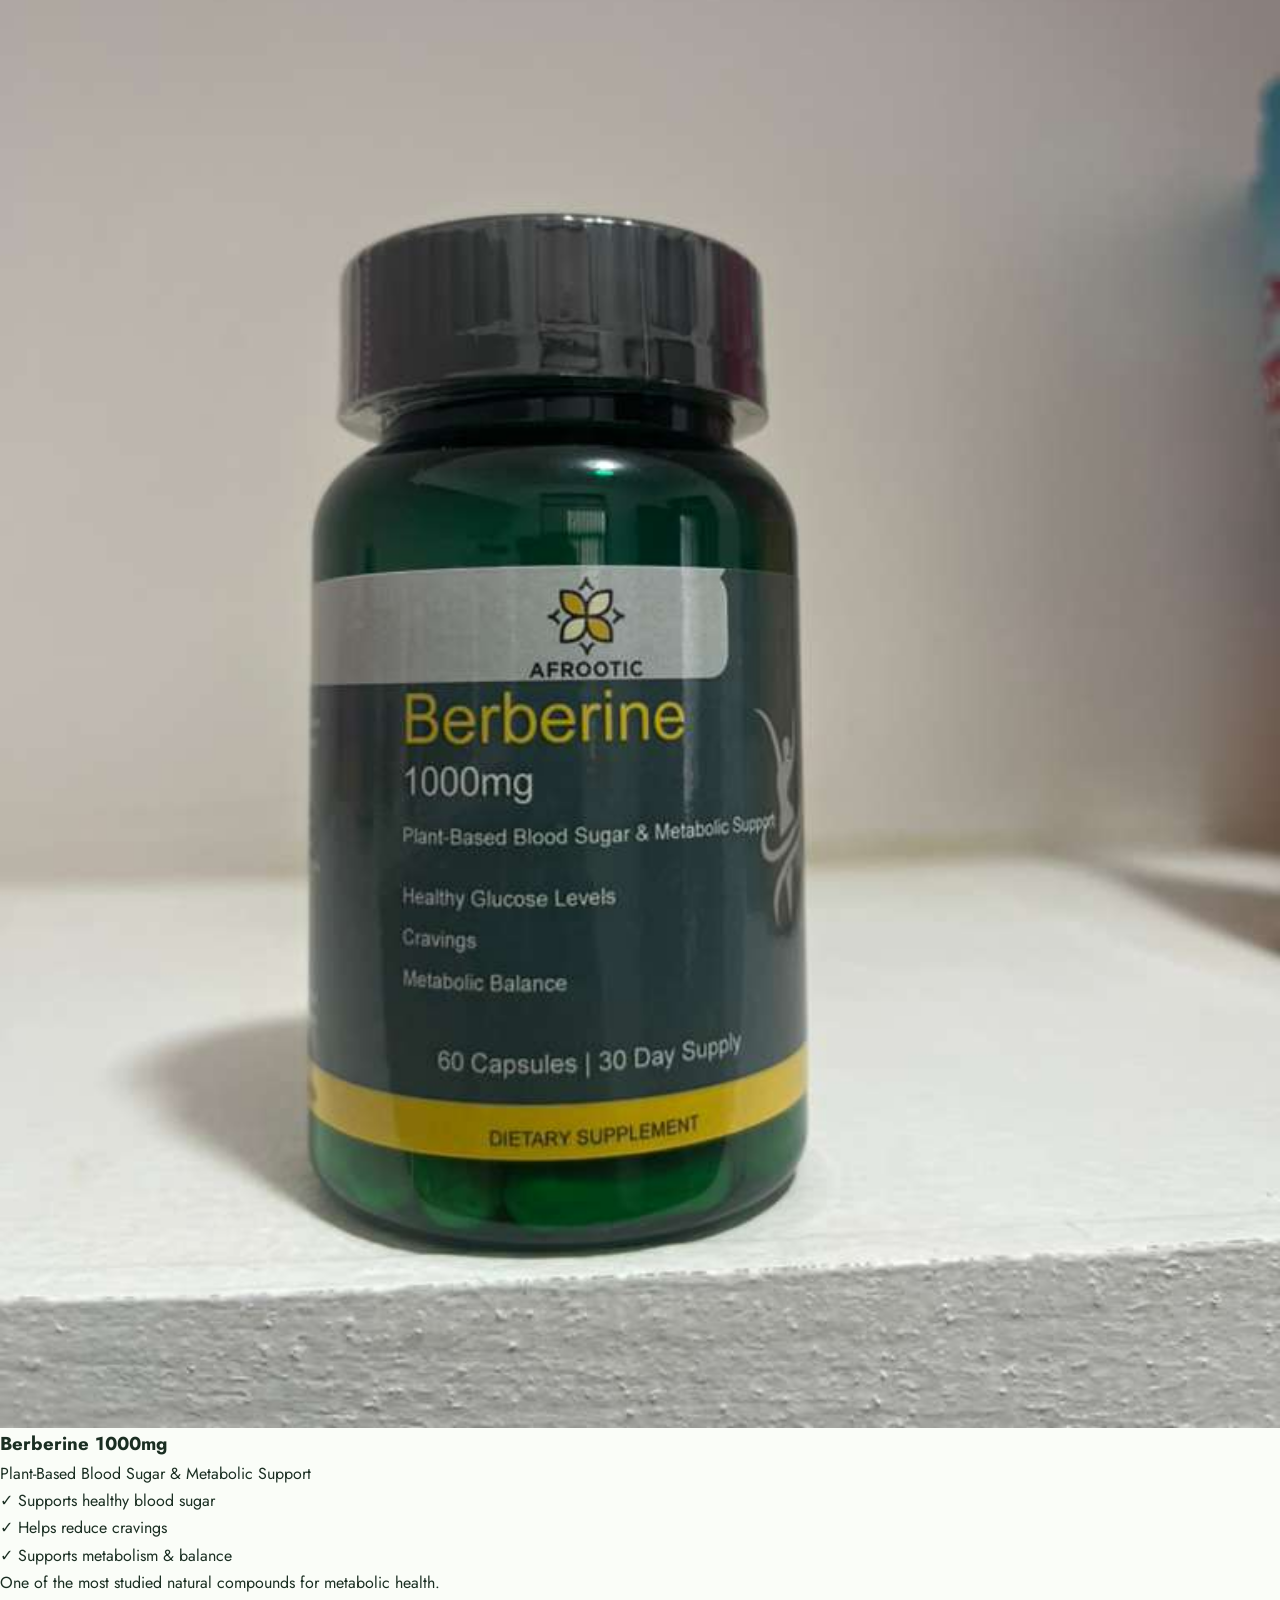
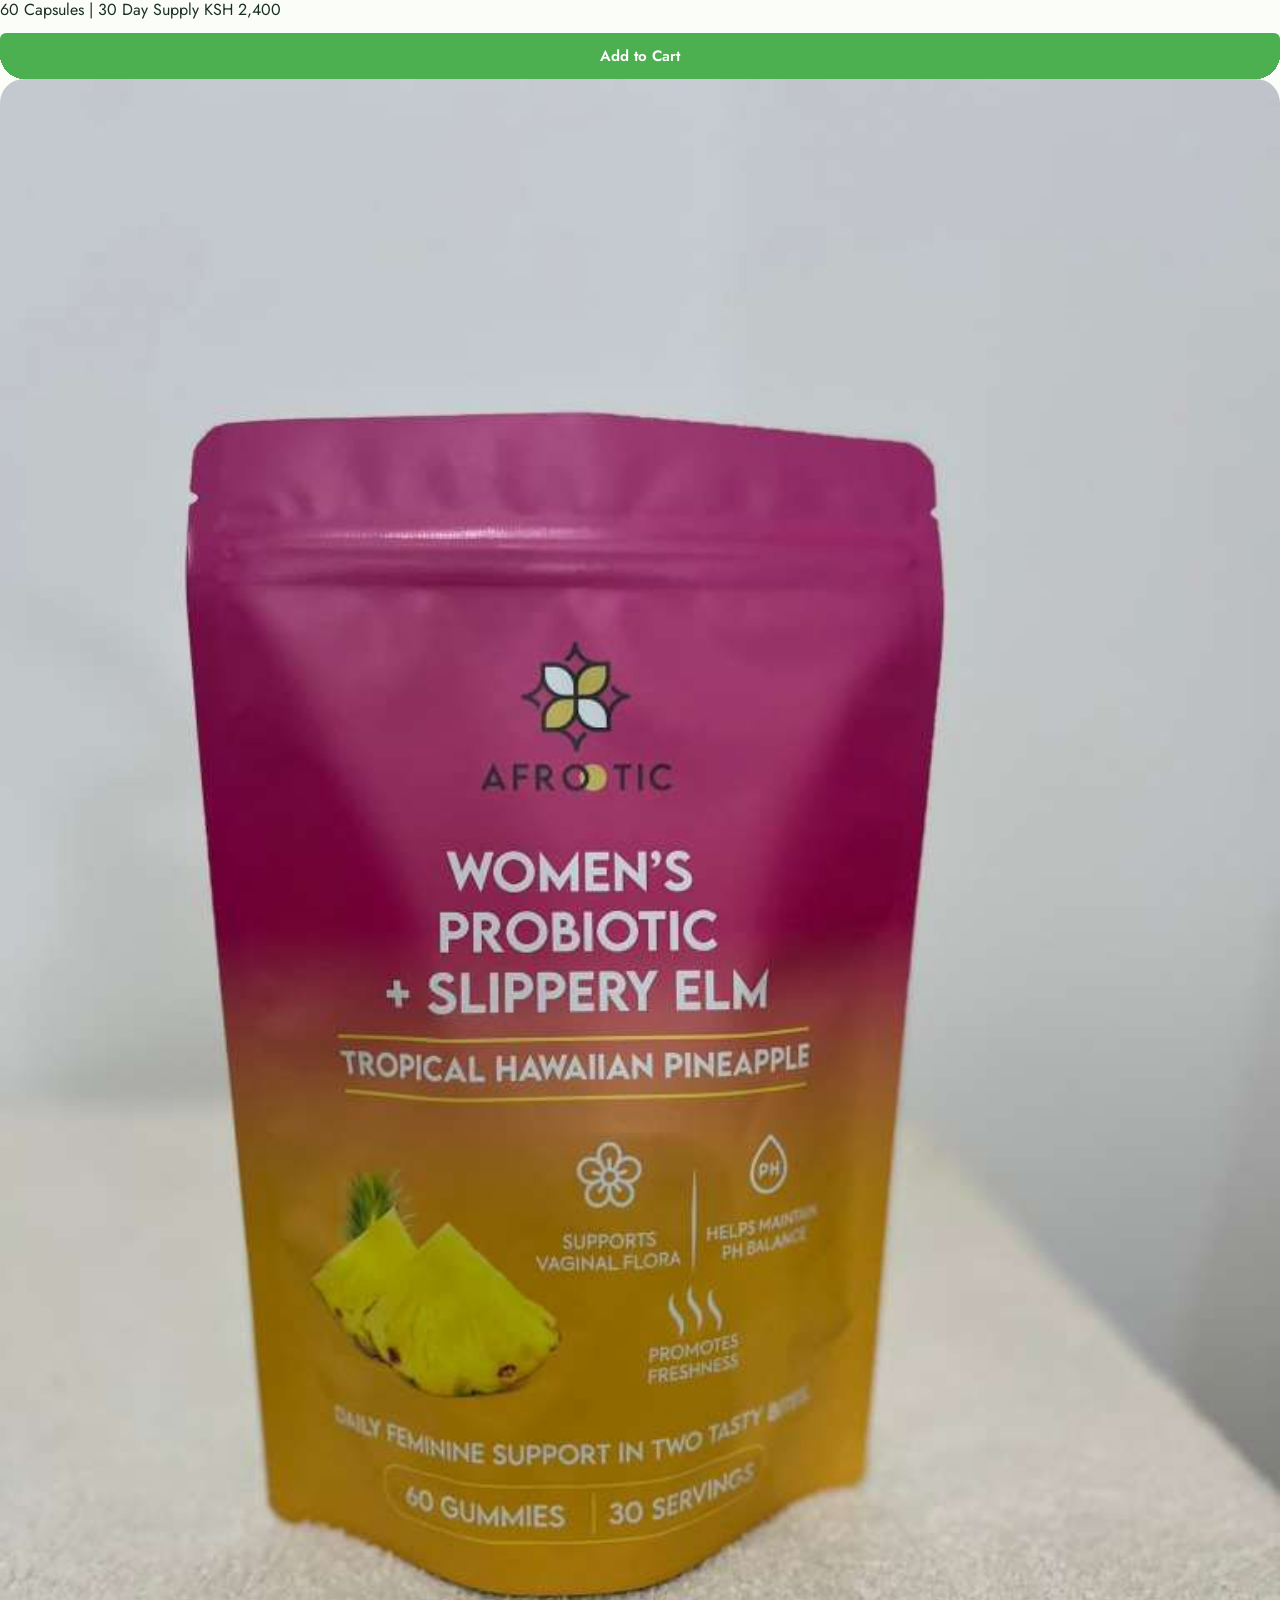
==== commit a16c1344: "Update index.html" ====
--- a/index.html
+++ b/index.html
@@ -1,66 +1,317 @@
 <!DOCTYPE html>
 <html lang="en">
 <head>
-    <meta charset="UTF-8">
-    <meta name="viewport" content="width=device-width, initial-scale=1.0">
-    <link rel="stylesheet" href="styles.css">
-    <title>Incomparable Chanja</title>
+<meta charset="UTF-8" />
+<meta name="viewport" content="width=device-width, initial-scale=1.0" />
+<title>Afrootic Nutrition | Daily Wellness Made Simple</title>
+<link rel="icon" type="image/x-icon" href="favicon.ico" />
+<!-- Fonts -->
+<link rel="preconnect" href="https://fonts.googleapis.com" />
+<link rel="preconnect" href="https://fonts.gstatic.com" crossorigin />
+<link href="https://fonts.googleapis.com/css2?family=Cormorant+Garamond:ital,wght@0,300;0,400;0,500;0,600;1,300;1,400&family=Jost:wght@300;400;500;600;700&display=swap" rel="stylesheet" />
+<link rel="stylesheet" href="https://cdn.jsdelivr.net/npm/@fortawesome/fontawesome-free@6.5.0/css/all.min.css" />
+<link rel="stylesheet" href="css/style.css" />
+<link rel="stylesheet" href="css/animations.css" />
+<style>
+.cart-icon { position:relative; color:#2C5F2D; font-size:20px; margin-right:15px; text-decoration:none; }
+.cart-icon:hover { color:#4CAF50; }
+.cart-count { position:absolute; top:-8px; right:-10px; background:#4CAF50; color:white; border-radius:50%; width:18px; height:18px; display:flex; align-items:center; justify-content:center; font-size:11px; font-weight:bold; }
+.add-to-cart-btn { width:100%; padding:12px 20px; background:#4CAF50; color:white; border:none; border-radius:6px; font-size:15px; font-weight:600; cursor:pointer; transition:all 0.3s; margin-top:10px; }
+.add-to-cart-btn:hover { background:#45a049; transform:translateY(-2px); box-shadow:0 4px 12px rgba(76, 175, 80, 0.3); }
+</style>
 </head>
 <body>
-    <header>
-        <nav>
-            <!-- Existing Navigation -->
-        </nav>
-    </header>
-
-    <main>
-        <div class="hero">
-            <!-- Complete Hero Section -->
-            <h1>Welcome to Incomparable Chanja</h1>
-            <p>Your one-stop solution for all things Afrootic.</p>
-        </div>
-
-        <div class="products">
-            <!-- Existing Product Cards -->
-        </div>
-
-        <section class="why-afrootic">
-            <h2>Why Afrootic</h2>
-            <p>Here you can explain why your brand is unique and why customers should choose you.</p>
-        </section>
-
-        <section class="blog">
-            <h2>Blog</h2>
-            <p>Latest news and updates from our team!</p>
-        </section>
-
-        <section class="testimonials">
-            <h2>Testimonials</h2>
-            <p>What our customers say about us.</p>
-        </section>
-
-        <section class="pickup-locations">
-            <h2>Pickup Locations</h2>
-            <p>Find your nearest pickup location.</p>
-        </section>
-
-        <section class="faq">
-            <h2>FAQ</h2>
-            <p>Frequently Asked Questions.</p>
-        </section>
-
-        <section class="cta-banner">
-            <h2>Call to Action</h2>
-            <p>Join us today and experience the difference!</p>
-            <button>Get Started</button>
-        </section>
-
-        <footer class="footer">
-            <h2>Contact Us</h2>
-            <p>We would love to hear from you!</p>
-        </footer>
-    </main>
-
-    <script src="script.js"></script>
+<header id="navbar">
+<div class="nav-container">
+<a href="index.html" class="logo">
+<img src="images/logo.jpg" alt="Afrootic Nutrition Logo" class="logo-img" />
+<span class="logo-text">Afrootic <span>Nutrition</span></span>
+</a>
+<nav class="nav-links" id="navLinks">
+<a href="#collection">Products</a>
+<a href="#why">Why Afrootic</a>
+<a href="#blog">Blog</a>
+<a href="#pickup">Pickup</a>
+<a href="#faq">FAQ</a>
+<a href="opportunities.html">Partners</a>
+<a href="cart.html" class="cart-icon">
+<i class="fas fa-shopping-cart"></i>
+<span class="cart-count" id="cart-count">0</span>
+</a>
+<a href="https://wa.me/254745479845?text=Hi!%20I%27d%20like%20to%20order%20from%20Afrootic%20Nutrition" target="_blank" class="nav-cta">Order on WhatsApp</a>
+</nav>
+<button class="hamburger" id="hamburger"><span></span><span></span><span></span></button>
+</div>
+</header>
+<div class="mobile-overlay" id="mobileOverlay"></div>
+
+<section class="hero" id="home">
+<h1>Daily wellness<br /><em>made simple</em></h1>
+<p>Feel good, look good, and stay consistent with wellness essentials made for real life.</p>
+<div class="hero-cta-group">
+<a href="#collection" class="btn btn-primary">Shop Now</a>
+<a href="https://wa.me/254745479845" target="_blank" class="btn btn-whatsapp">Order on WhatsApp</a>
+</div>
+</section>
+
+<section class="products" id="products">
+<div class="container">
+<h2>OUR COLLECTION</h2>
+<div class="category-pills">
+<button class="pill active" data-filter="all">All Products</button>
+<button class="pill" data-filter="powder">Powders</button>
+<button class="pill" data-filter="gummies">Gummies</button>
+<button class="pill" data-filter="capsules">Capsules</button>
+</div>
+<div class="products-grid">
+
+<div class="product-card" data-category="powder">
+<div class="product-badge bestseller">Best Seller</div>
+<div class="product-image-wrap">
+<img src="images/marine-collagen-250g.jpg" alt="Marine Collagen" class="product-photo" loading="lazy" />
+</div>
+<div class="product-info">
+<h3>Marine Collagen</h3>
+<p>Supports glowing skin, stronger nails, healthy hair</p>
+<div class="product-variants">
+<div class="variant">
+<span class="variant-size">100g</span>
+<span class="variant-price">KSH 1,300</span>
+<button class="add-to-cart-btn" data-id="1" data-name="Marine Collagen 100g" data-price="1300" data-image="images/marine-collagen-250g.jpg">Add to Cart</button>
+</div>
+<div class="variant">
+<span class="variant-size">250g</span>
+<span class="variant-price">KSH 2,500</span>
+<button class="add-to-cart-btn" data-id="2" data-name="Marine Collagen 250g" data-price="2500" data-image="images/marine-collagen-250g.jpg">Add to Cart</button>
+</div>
+</div>
+</div>
+</div>
+
+<div class="product-card" data-category="powder">
+<div class="product-image-wrap">
+<img src="images/greens-pineapple-mango.jpg" alt="Afrootic Greens" class="product-photo" loading="lazy" />
+</div>
+<div class="product-info">
+<h3>Afrootic Greens</h3>
+<p>Supports gut health, digestion, skin wellness</p>
+<div class="product-variants">
+<div class="variant">
+<span class="variant-size">150g</span>
+<span class="variant-price">KSH 2,000</span>
+<button class="add-to-cart-btn" data-id="3" data-name="Afrootic Greens 150g" data-price="2000" data-image="images/greens-pineapple-mango.jpg">Add to Cart</button>
+</div>
+<div class="variant">
+<span class="variant-size">300g</span>
+<span class="variant-price">KSH 3,600</span>
+<button class="add-to-cart-btn" data-id="4" data-name="Afrootic Greens 300g" data-price="3600" data-image="images/greens-pineapple-mango.jpg">Add to Cart</button>
+</div>
+</div>
+</div>
+</div>
+
+<div class="product-card" data-category="gummies">
+<div class="product-image-wrap">
+<img src="images/probiotic-cranberry.jpg" alt="Probiotic Gummies" class="product-photo" loading="lazy" />
+</div>
+<div class="product-info">
+<h3>Women's Probiotic Gummies <span class="flavor-tag">Cranberry</span></h3>
+<p>Supports digestion, bloating, daily balance</p>
+<div class="product-variants">
+<div class="variant">
+<span class="variant-size">30 Gummies</span>
+<span class="variant-price">KSH 1,750</span>
+<button class="add-to-cart-btn" data-id="5" data-name="Probiotic Gummies Cranberry 30ct" data-price="1750" data-image="images/probiotic-cranberry.jpg">Add to Cart</button>
+</div>
+<div class="variant">
+<span class="variant-size">60 Gummies</span>
+<span class="variant-price">KSH 3,500</span>
+<button class="add-to-cart-btn" data-id="6" data-name="Probiotic Gummies Cranberry 60ct" data-price="3500" data-image="images/probiotic-cranberry.jpg">Add to Cart</button>
+</div>
+</div>
+</div>
+</div>
+
+<div class="product-card" data-category="gummies">
+<div class="product-image-wrap">
+<img src="images/probiotic-slippery-elm.jpg" alt="Slippery Elm Probiotics" class="product-photo" loading="lazy" />
+</div>
+<div class="product-info">
+<h3>Women's Probiotics with Slippery Elm <span class="flavor-tag">Pineapple</span></h3>
+<p>Supports digestion and gut comfort</p>
+<div class="product-variants">
+<div class="variant">
+<span class="variant-size">30 Gummies</span>
+<span class="variant-price">KSH 1,750</span>
+<button class="add-to-cart-btn" data-id="7" data-name="Probiotic Slippery Elm 30ct" data-price="1750" data-image="images/probiotic-slippery-elm.jpg">Add to Cart</button>
+</div>
+<div class="variant">
+<span class="variant-size">60 Gummies</span>
+<span class="variant-price">KSH 3,500</span>
+<button class="add-to-cart-btn" data-id="8" data-name="Probiotic Slippery Elm 60ct" data-price="3500" data-image="images/probiotic-slippery-elm.jpg">Add to Cart</button>
+</div>
+</div>
+</div>
+</div>
+
+<div class="product-card" data-category="powder">
+<div class="product-badge new">Energy</div>
+<div class="product-image-wrap">
+<img src="images/revive-plus-2.jpg" alt="Revive+" class="product-photo" loading="lazy" />
+</div>
+<div class="product-info">
+<h3>Revive+</h3>
+<p>Energy support without crash</p>
+<div class="product-variants">
+<div class="variant">
+<span class="variant-size">15 Sachets</span>
+<span class="variant-price">KSH 1,500</span>
+<button class="add-to-cart-btn" data-id="9" data-name="Revive+ 15 Sachets" data-price="1500" data-image="images/revive-plus-2.jpg">Add to Cart</button>
+</div>
+<div class="variant">
+<span class="variant-size">30 Sachets</span>
+<span class="variant-price">KSH 3,000</span>
+<button class="add-to-cart-btn" data-id="10" data-name="Revive+ 30 Sachets" data-price="3000" data-image="images/revive-plus-2.jpg">Add to Cart</button>
+</div>
+</div>
+</div>
+</div>
+
+<div class="product-card" data-category="gummies">
+<div class="product-image-wrap">
+<img src="images/creatine-gummies.jpg" alt="Creatine Gummies" class="product-photo" loading="lazy" />
+</div>
+<div class="product-info">
+<h3>Creatine Gummies</h3>
+<p>Strength and recovery support</p>
+<div class="product-variants single">
+<div class="variant">
+<span class="variant-size">Per Bottle</span>
+<span class="variant-price">KSH 2,700</span>
+<button class="add-to-cart-btn" data-id="11" data-name="Creatine Gummies" data-price="2700" data-image="images/creatine-gummies.jpg">Add to Cart</button>
+</div>
+</div>
+</div>
+</div>
+
+<div class="product-card" data-category="capsules">
+<div class="product-image-wrap">
+<img src="images/magnesium-bisglycinate.jpg" alt="Magnesium Bisglycinate" class="product-photo" loading="lazy" />
+</div>
+<div class="product-info">
+<h3>Magnesium Bisglycinate</h3>
+<p>Relaxation and recovery</p>
+<div class="product-variants single">
+<div class="variant">
+<span class="variant-size">Per Bottle</span>
+<span class="variant-price">KSH 2,200</span>
+<button class="add-to-cart-btn" data-id="12" data-name="Magnesium Bisglycinate" data-price="2200" data-image="images/magnesium-bisglycinate.jpg">Add to Cart</button>
+</div>
+</div>
+</div>
+</div>
+
+<div class="product-card" data-category="capsules">
+<div class="product-badge science">Science-Backed</div>
+<div class="product-image-wrap">
+<img src="images/berberine-1000mg.jpg" alt="Berberine 1000mg" class="product-photo" loading="lazy" />
+</div>
+<div class="product-info">
+<h3>Berberine 1000mg</h3>
+<p>Plant-Based Blood Sugar & Metabolic Support</p>
+<ul class="product-features">
+<li>✓ Supports healthy blood sugar</li>
+<li>✓ Helps reduce cravings</li>
+<li>✓ Supports metabolism & balance</li>
+</ul>
+<p>One of the most studied natural compounds for metabolic health.</p>
+<div class="product-variants single">
+<div class="variant">
+<span class="variant-size">60 Capsules | 30 Day Supply</span>
+<span class="variant-price">KSH 2,400</span>
+<button class="add-to-cart-btn" data-id="13" data-name="Berberine 1000mg" data-price="2400" data-image="images/berberine-1000mg.jpg">Add to Cart</button>
+</div>
+</div>
+</div>
+</div>
+
+<div class="product-card" data-category="capsules">
+<div class="product-image-wrap">
+<img src="images/probiotic-slippery-elm.jpg" alt="Myo and Inositol" class="product-photo" loading="lazy" />
+</div>
+<div class="product-info">
+<h3>Myo and Inositol</h3>
+<p>Women's wellness support</p>
+<div class="product-variants single">
+<div class="variant">
+<span class="variant-size">Per Bottle</span>
+<span class="variant-price">KSH 2,500</span>
+<button class="add-to-cart-btn" data-id="14" data-name="Myo and Inositol" data-price="2500" data-image="images/probiotic-slippery-elm.jpg">Add to Cart</button>
+</div>
+</div>
+</div>
+</div>
+
+<div class="product-card" data-category="capsules">
+<div class="product-badge popular">Popular</div>
+<div class="product-image-wrap">
+<img src="images/sea-moss-advanced.jpg" alt="Sea Moss Advanced" class="product-photo" loading="lazy" />
+</div>
+<div class="product-info">
+<h3>Sea Moss Advanced</h3>
+<p>Sea Moss • Bladderwrack • Burdock Root</p>
+<ul class="product-features">
+<li>✓ Contains 92 of 102 essential minerals</li>
+<li>✓ Nature's most powerful plant-based wellness ally</li>
+<li>✓ Supports energy, immunity & glow</li>
+</ul>
+<p>It's no wonder it's a powerhouse for daily wellness.</p>
+<div class="product-variants single">
+<div class="variant">
+<span class="variant-size">60 Vegetable Capsules</span>
+<span class="variant-price">KSH 1,999</span>
+<button class="add-to-cart-btn" data-id="15" data-name="Sea Moss Advanced" data-price="1999" data-image="images/sea-moss-advanced.jpg">Add to Cart</button>
+</div>
+</div>
+</div>
+</div>
+
+<div class="product-card" data-category="gummies">
+<div class="product-image-wrap">
+<img src="images/acv-gummies-90.jpg" alt="ACV Gummies" class="product-photo" loading="lazy" />
+</div>
+<div class="product-info">
+<h3>Apple Cider Vinegar Gummies</h3>
+<p>Digestive support</p>
+<div class="product-variants">
+<div class="variant">
+<span class="variant-size">45 Gummies</span>
+<span class="variant-price">KSH 1,000</span>
+<button class="add-to-cart-btn" data-id="16" data-name="ACV Gummies 45ct" data-price="1000" data-image="images/acv-gummies-90.jpg">Add to Cart</button>
+</div>
+<div class="variant">
+<span class="variant-size">90 Gummies</span>
+<span class="variant-price">KSH 2,000</span>
+<button class="add-to-cart-btn" data-id="17" data-name="ACV Gummies 90ct" data-price="2000" data-image="images/acv-gummies-90.jpg">Add to Cart</button>
+</div>
+</div>
+</div>
+</div>
+</div>
+</div>
+</section>
+
+<footer class="footer">
+<div class="container">
+<div class="footer-bottom">
+<p>© 2025 Afrootic Nutrition. All rights reserved. · <a href="https://afrootic.co.ke">afrootic.co.ke</a></p>
+</div>
+</div>
+</footer>
+
+<a href="https://wa.me/254745479845" target="_blank" class="whatsapp-float"><i class="fab fa-whatsapp"></i></a>
+
+<script src="js/main.js"></script>
+<script src="js/cart.js"></script>
 </body>
 </html>
--- a/css/style.css
+++ b/css/style.css
@@ -0,0 +1,164 @@
+/* ============================================================
+   AFROOTIC NUTRITION — PREMIUM WELLNESS BRAND STYLESHEET
+   ============================================================ */
+
+/* ---- CSS CUSTOM PROPERTIES ---- */
+:root {
+  --green-dark:   #1a3a2a;
+  --green-mid:    #2d6a4f;
+  --green-main:   #3a7d5a;
+  --green-light:  #52b788;
+  --green-pale:   #b7e4c7;
+  --green-mist:   #d8f3dc;
+  --green-bg:     #f0faf3;
+
+  --white:        #ffffff;
+  --off-white:    #fafdf8;
+  --cream:        #f5f0e8;
+
+  --text-dark:    #1a2e22;
+  --text-mid:     #374a3d;
+  --text-light:   #6b8070;
+
+  --wa-green:     #25d366;
+  --wa-dark:      #128c7e;
+
+  --shadow-sm:    0 2px 12px rgba(42, 90, 60, 0.08);
+  --shadow-md:    0 8px 32px rgba(42, 90, 60, 0.12);
+  --shadow-lg:    0 20px 60px rgba(42, 90, 60, 0.16);
+
+  --radius-sm:    8px;
+  --radius-md:    16px;
+  --radius-lg:    24px;
+
+  --font-display: 'Cormorant Garamond', Georgia, serif;
+  --font-body:    'Jost', 'Inter', system-ui, sans-serif;
+
+  --nav-height:   72px;
+  --transition:   0.3s cubic-bezier(0.4, 0, 0.2, 1);
+}
+
+/* ---- RESET ---- */
+*, *::before, *::after {
+  box-sizing: border-box;
+  margin: 0;
+  padding: 0;
+}
+
+body {
+  font-family: var(--font-body);
+  background: var(--off-white);
+  color: var(--text-dark);
+  line-height: 1.7;
+  overflow-x: hidden;
+}
+
+img { max-width: 100%; display: block; }
+a { text-decoration: none; color: inherit; }
+button { cursor: pointer; border: none; }
+
+/* ---- PRODUCT CARDS FIX ---- */
+.product-card {
+  position: relative;
+  display: flex;
+  flex-direction: column;
+  background: var(--off-white);
+  border-radius: var(--radius-lg);
+  overflow: hidden;
+}
+
+/* IMPORTANT FIX: click issue */
+.product-card button,
+.add-to-cart-btn {
+  position: relative;
+  z-index: 10;
+}
+
+/* ---- ADD TO CART BUTTON (FINAL FIXED ONE ONLY) ---- */
+.add-to-cart-btn {
+  width: 100%;
+  padding: 12px 18px;
+  background: var(--green-main);
+  color: white;
+  border-radius: 6px;
+  font-size: 15px;
+  font-weight: 600;
+  cursor: pointer;
+  margin-top: 10px;
+  transition: var(--transition);
+}
+
+.add-to-cart-btn:hover {
+  background: var(--green-dark);
+  transform: translateY(-2px);
+}
+
+/* ---- CART ICON ---- */
+.cart-icon {
+  position: relative;
+  font-size: 20px;
+  color: var(--green-dark);
+}
+
+.cart-count {
+  position: absolute;
+  top: -8px;
+  right: -10px;
+  background: var(--green-main);
+  color: white;
+  border-radius: 50%;
+  width: 18px;
+  height: 18px;
+  font-size: 11px;
+  display: flex;
+  align-items: center;
+  justify-content: center;
+}
+
+/* ---- CART NOTIFICATION FIX ---- */
+.cart-notification {
+  position: fixed;
+  bottom: 100px;
+  right: 20px;
+  background: var(--green-main);
+  color: white;
+  padding: 14px 20px;
+  border-radius: 8px;
+  z-index: 9999;
+  transform: translateX(120%);
+  transition: 0.3s ease;
+  font-weight: 500;
+}
+
+.cart-notification.show {
+  transform: translateX(0);
+}
+
+/* ---- PRODUCT IMAGE FIX ---- */
+.product-image-wrap {
+  position: relative;
+  z-index: 1;
+  pointer-events: auto;
+}
+
+/* ---- BUTTON BASE SAFETY ---- */
+button {
+  font-family: inherit;
+}
+
+/* ---- FLOATING WHATSAPP ---- */
+.whatsapp-float {
+  position: fixed;
+  bottom: 28px;
+  right: 28px;
+  width: 60px;
+  height: 60px;
+  border-radius: 50%;
+  background: var(--wa-green);
+  color: white;
+  display: flex;
+  align-items: center;
+  justify-content: center;
+  font-size: 1.7rem;
+  z-index: 999;
+}
--- a/css/animations.css
+++ b/css/animations.css
@@ -0,0 +1,549 @@
+/* ============================================================
+   AFROOTIC NUTRITION — PREMIUM ANIMATIONS
+   Particle background, logo glow, image effects, stagger reveals
+============================================================ */
+
+/* ---- LOGO IMAGE ---- */
+.logo-img {
+  width: 36px;
+  height: 36px;
+  object-fit: cover;
+  border-radius: 50%;
+  border: 2px solid rgba(82, 183, 136, 0.3);
+  transition: transform 0.3s ease, box-shadow 0.3s ease;
+}
+
+.logo:hover .logo-img {
+  transform: rotate(10deg) scale(1.08);
+  box-shadow: 0 0 12px rgba(82, 183, 136, 0.5);
+}
+
+.footer-logo-img {
+  width: 32px;
+  height: 32px;
+  filter: brightness(1.1);
+}
+
+/* ---- PRODUCT PHOTOS ---- */
+.product-photo {
+  width: 100%;
+  height: 100%;
+  object-fit: cover;
+  object-position: center;
+  transition: transform 0.55s cubic-bezier(0.4, 0, 0.2, 1), filter 0.4s ease;
+  display: block;
+}
+
+.product-image-wrap {
+  position: relative;
+  overflow: hidden;
+  background: linear-gradient(135deg, #f0faf3, #f5f0e8);
+}
+
+.product-card:hover .product-photo {
+  transform: scale(1.07);
+  filter: brightness(1.04) saturate(1.1);
+}
+
+.product-img-overlay {
+  position: absolute;
+  inset: 0;
+  background: linear-gradient(to top, rgba(26, 58, 42, 0.08) 0%, transparent 50%);
+  pointer-events: none;
+  z-index: 1;
+}
+
+/* Fallback icon style for products without photos */
+.product-icon-fallback {
+  font-size: 64px;
+  position: relative;
+  z-index: 1;
+  filter: drop-shadow(0 8px 16px rgba(0,0,0,0.1));
+  transition: transform 0.4s ease;
+  display: flex;
+  align-items: center;
+  justify-content: center;
+  width: 100%;
+  height: 180px;
+  background: linear-gradient(135deg, var(--green-bg), var(--cream));
+}
+
+.product-card:hover .product-icon-fallback {
+  transform: scale(1.1) translateY(-4px);
+}
+
+/* ---- HERO CENTER IMAGE ---- */
+.hero-center-img {
+  position: absolute;
+  width: 200px;
+  height: 240px;
+  top: 50%;
+  left: 50%;
+  transform: translate(-50%, -50%);
+  z-index: 2;
+  border-radius: 20px;
+  overflow: hidden;
+  box-shadow: 0 24px 60px rgba(26, 58, 42, 0.28),
+              0 8px 20px rgba(26, 58, 42, 0.15);
+  border: 3px solid rgba(255,255,255,0.8);
+}
+
+.hero-center-img img {
+  width: 100%;
+  height: 100%;
+  object-fit: cover;
+}
+
+.hero-center-img.floating {
+  animation: float-center 5s ease-in-out infinite;
+}
+
+@keyframes float-center {
+  0%, 100% { transform: translate(-50%, -50%) translateY(0); }
+  50% { transform: translate(-50%, -50%) translateY(-14px); }
+}
+
+/* ---- HPC IMAGE ---- */
+.hpc-img {
+  width: 48px;
+  height: 48px;
+  border-radius: 10px;
+  overflow: hidden;
+  flex-shrink: 0;
+  border: 1px solid rgba(82, 183, 136, 0.2);
+}
+
+.hpc-img img {
+  width: 100%;
+  height: 100%;
+  object-fit: cover;
+}
+
+/* ============================================================
+   ENTRANCE ANIMATIONS
+============================================================ */
+
+/* Hero slide-in */
+@keyframes slideInLeft {
+  from { opacity: 0; transform: translateX(-40px); }
+  to   { opacity: 1; transform: translateX(0); }
+}
+
+@keyframes slideInRight {
+  from { opacity: 0; transform: translateX(40px); }
+  to   { opacity: 1; transform: translateX(0); }
+}
+
+@keyframes slideInUp {
+  from { opacity: 0; transform: translateY(30px); }
+  to   { opacity: 1; transform: translateY(0); }
+}
+
+@keyframes fadeInScale {
+  from { opacity: 0; transform: scale(0.94); }
+  to   { opacity: 1; transform: scale(1); }
+}
+
+@keyframes popIn {
+  0%   { opacity: 0; transform: scale(0.7); }
+  70%  { transform: scale(1.05); }
+  100% { opacity: 1; transform: scale(1); }
+}
+
+/* Hero elements — auto triggered */
+.hero-badge {
+  animation: slideInLeft 0.7s ease 0.2s both;
+}
+
+.hero-headline {
+  animation: slideInLeft 0.8s ease 0.35s both;
+}
+
+.hero-sub {
+  animation: slideInLeft 0.8s ease 0.5s both;
+}
+
+.hero-cta-group {
+  animation: slideInLeft 0.8s ease 0.65s both;
+}
+
+.hero-trust {
+  animation: slideInLeft 0.8s ease 0.8s both;
+}
+
+.hero-visual {
+  animation: slideInRight 0.9s ease 0.4s both;
+}
+
+/* Section tags */
+.section-tag {
+  animation: none;
+}
+
+/* ============================================================
+   SCROLL-TRIGGERED REVEAL — Enhanced
+============================================================ */
+
+/* Default reveal state */
+.anim-reveal {
+  opacity: 0;
+  transform: translateY(30px);
+  transition: opacity 0.7s cubic-bezier(0.4, 0, 0.2, 1),
+              transform 0.7s cubic-bezier(0.4, 0, 0.2, 1);
+}
+
+.anim-reveal.anim-visible {
+  opacity: 1;
+  transform: translateY(0);
+}
+
+/* Left reveal */
+.anim-left {
+  opacity: 0;
+  transform: translateX(-30px);
+  transition: opacity 0.7s ease, transform 0.7s ease;
+}
+
+.anim-left.anim-visible {
+  opacity: 1;
+  transform: translateX(0);
+}
+
+/* Right reveal */
+.anim-right {
+  opacity: 0;
+  transform: translateX(30px);
+  transition: opacity 0.7s ease, transform 0.7s ease;
+}
+
+.anim-right.anim-visible {
+  opacity: 1;
+  transform: translateX(0);
+}
+
+/* Scale reveal */
+.anim-scale {
+  opacity: 0;
+  transform: scale(0.92);
+  transition: opacity 0.6s ease, transform 0.6s ease;
+}
+
+.anim-scale.anim-visible {
+  opacity: 1;
+  transform: scale(1);
+}
+
+/* Stagger children — delay by index */
+.anim-stagger > * {
+  opacity: 0;
+  transform: translateY(28px);
+  transition: opacity 0.6s ease, transform 0.6s ease;
+}
+
+.anim-stagger.anim-visible > *:nth-child(1) { opacity: 1; transform: none; transition-delay: 0.05s; }
+.anim-stagger.anim-visible > *:nth-child(2) { opacity: 1; transform: none; transition-delay: 0.15s; }
+.anim-stagger.anim-visible > *:nth-child(3) { opacity: 1; transform: none; transition-delay: 0.25s; }
+.anim-stagger.anim-visible > *:nth-child(4) { opacity: 1; transform: none; transition-delay: 0.35s; }
+.anim-stagger.anim-visible > *:nth-child(5) { opacity: 1; transform: none; transition-delay: 0.45s; }
+.anim-stagger.anim-visible > *:nth-child(6) { opacity: 1; transform: none; transition-delay: 0.55s; }
+.anim-stagger.anim-visible > *:nth-child(7) { opacity: 1; transform: none; transition-delay: 0.6s; }
+.anim-stagger.anim-visible > *:nth-child(8) { opacity: 1; transform: none; transition-delay: 0.65s; }
+.anim-stagger.anim-visible > *:nth-child(9) { opacity: 1; transform: none; transition-delay: 0.7s; }
+.anim-stagger.anim-visible > *:nth-child(10) { opacity: 1; transform: none; transition-delay: 0.75s; }
+.anim-stagger.anim-visible > *:nth-child(11) { opacity: 1; transform: none; transition-delay: 0.8s; }
+
+/* ============================================================
+   PRODUCT CARD PREMIUM EFFECTS
+============================================================ */
+
+.product-card {
+  transition: transform 0.4s cubic-bezier(0.34, 1.56, 0.64, 1),
+              box-shadow 0.35s ease,
+              border-color 0.3s ease;
+}
+
+.product-card::after {
+  content: '';
+  position: absolute;
+  inset: 0;
+  border-radius: var(--radius-lg);
+  background: linear-gradient(135deg, rgba(82,183,136,0.06), transparent);
+  opacity: 0;
+  transition: opacity 0.3s ease;
+  pointer-events: none;
+}
+
+.product-card:hover::after {
+  opacity: 1;
+}
+
+/* Image zoom ring effect */
+.product-image-wrap::before {
+  content: '';
+  position: absolute;
+  inset: 0;
+  z-index: 2;
+  border-radius: inherit;
+  box-shadow: inset 0 0 0 0 rgba(82, 183, 136, 0.3);
+  transition: box-shadow 0.4s ease;
+  pointer-events: none;
+}
+
+.product-card:hover .product-image-wrap::before {
+  box-shadow: inset 0 0 0 3px rgba(82, 183, 136, 0.4);
+}
+
+/* ============================================================
+   WHY SECTION — card lift effect
+============================================================ */
+
+.why-card {
+  position: relative;
+  overflow: hidden;
+}
+
+.why-card::before {
+  content: '';
+  position: absolute;
+  bottom: 0;
+  left: 0;
+  right: 0;
+  height: 3px;
+  background: linear-gradient(90deg, var(--green-light), var(--green-pale));
+  transform: scaleX(0);
+  transform-origin: left;
+  transition: transform 0.4s ease;
+}
+
+.why-card:hover::before {
+  transform: scaleX(1);
+}
+
+/* ============================================================
+   TESTIMONIAL CARDS — subtle shimmer
+============================================================ */
+
+.testimonial-card {
+  position: relative;
+  overflow: hidden;
+}
+
+.testimonial-card::after {
+  content: '';
+  position: absolute;
+  top: -100%;
+  left: -60%;
+  width: 40%;
+  height: 300%;
+  background: linear-gradient(105deg, transparent 30%, rgba(255,255,255,0.12) 50%, transparent 70%);
+  transition: left 0.7s ease;
+  pointer-events: none;
+}
+
+.testimonial-card:hover::after {
+  left: 130%;
+}
+
+/* ============================================================
+   BLOG CARDS — image zoom
+============================================================ */
+
+.blog-image {
+  overflow: hidden;
+  position: relative;
+  transition: transform 0.5s ease;
+}
+
+.blog-card:hover .blog-image {
+  transform: scale(1.02);
+}
+
+/* ============================================================
+   PICKUP CARDS — glow hover
+============================================================ */
+
+.pickup-card {
+  position: relative;
+  overflow: hidden;
+}
+
+.pickup-card::before {
+  content: '';
+  position: absolute;
+  top: -50%;
+  left: -50%;
+  width: 200%;
+  height: 200%;
+  background: radial-gradient(circle at center, rgba(82,183,136,0.08), transparent 60%);
+  opacity: 0;
+  transition: opacity 0.4s ease;
+  pointer-events: none;
+}
+
+.pickup-card:hover::before {
+  opacity: 1;
+}
+
+/* ============================================================
+   FLOATING CTA BADGE — bounce
+============================================================ */
+
+@keyframes badge-bounce {
+  0%, 100% { transform: translateY(0); }
+  50%       { transform: translateY(-4px); }
+}
+
+.hero-badge {
+  cursor: default;
+  animation: slideInLeft 0.7s ease 0.2s both, badge-bounce 4s ease-in-out 2s infinite;
+}
+
+/* ============================================================
+   NAVBAR LOGO — spin on hover
+============================================================ */
+
+.logo:hover .logo-text {
+  letter-spacing: 0.6px;
+  transition: letter-spacing 0.3s ease;
+}
+
+/* ============================================================
+   COUNTER NUMBER ANIMATION
+============================================================ */
+
+@keyframes count-up {
+  from { opacity: 0; transform: translateY(10px); }
+  to   { opacity: 1; transform: translateY(0); }
+}
+
+/* ============================================================
+   PARTICLE BACKGROUND for hero
+============================================================ */
+
+.hero-particles {
+  position: absolute;
+  inset: 0;
+  pointer-events: none;
+  overflow: hidden;
+  z-index: 0;
+}
+
+.particle {
+  position: absolute;
+  border-radius: 50%;
+  background: var(--green-light);
+  opacity: 0;
+  animation: particle-float linear infinite;
+}
+
+@keyframes particle-float {
+  0% {
+    opacity: 0;
+    transform: translateY(100vh) scale(0);
+  }
+  10% { opacity: 0.35; }
+  90% { opacity: 0.2; }
+  100% {
+    opacity: 0;
+    transform: translateY(-20vh) scale(1.2) rotate(180deg);
+  }
+}
+
+/* ============================================================
+   SECTION COUNTER STATS BAR
+============================================================ */
+
+.stats-bar {
+  background: var(--green-dark);
+  padding: 28px 0;
+  overflow: hidden;
+}
+
+.stats-inner {
+  display: flex;
+  justify-content: center;
+  gap: 0;
+  flex-wrap: wrap;
+}
+
+.stat-item {
+  display: flex;
+  flex-direction: column;
+  align-items: center;
+  gap: 4px;
+  padding: 8px 48px;
+  border-right: 1px solid rgba(255,255,255,0.1);
+}
+
+.stat-item:last-child {
+  border-right: none;
+}
+
+.stat-number {
+  font-family: var(--font-display);
+  font-size: 2rem;
+  font-weight: 600;
+  color: var(--green-light);
+  letter-spacing: 1px;
+}
+
+.stat-label {
+  font-size: 0.78rem;
+  font-weight: 500;
+  letter-spacing: 1.5px;
+  text-transform: uppercase;
+  color: rgba(255,255,255,0.5);
+}
+
+/* ============================================================
+   CTA BANNER SPARKLE
+============================================================ */
+
+@keyframes sparkle {
+  0%, 100% { opacity: 0; transform: scale(0) rotate(0deg); }
+  50%       { opacity: 1; transform: scale(1) rotate(180deg); }
+}
+
+.cta-banner-spark {
+  position: absolute;
+  width: 6px;
+  height: 6px;
+  border-radius: 50%;
+  background: rgba(255,255,255,0.6);
+  pointer-events: none;
+}
+
+.cta-banner-spark:nth-child(1) { top: 20%; left: 15%; animation: sparkle 3s 0.2s infinite; }
+.cta-banner-spark:nth-child(2) { top: 60%; left: 8%;  animation: sparkle 3s 1.0s infinite; }
+.cta-banner-spark:nth-child(3) { top: 35%; right: 12%; animation: sparkle 3s 0.6s infinite; }
+.cta-banner-spark:nth-child(4) { top: 70%; right: 18%; animation: sparkle 3s 1.4s infinite; }
+.cta-banner-spark:nth-child(5) { top: 15%; right: 30%; animation: sparkle 3s 0.9s infinite; }
+
+/* ============================================================
+   RESPONSIVE ADJUSTMENTS
+============================================================ */
+
+@media (max-width: 768px) {
+  .hero-center-img {
+    width: 150px;
+    height: 190px;
+  }
+
+  .hero-product-card:nth-child(4) { top: 10px; left: 5px; }
+  .hero-product-card:nth-child(5) { top: 43%; right: 2px; }
+  .hero-product-card:nth-child(6) { bottom: 10px; left: 15px; }
+
+  .stat-item {
+    padding: 8px 24px;
+  }
+
+  .stat-number {
+    font-size: 1.6rem;
+  }
+}
+
+@media (max-width: 480px) {
+  .hero-center-img {
+    display: none;
+  }
+}
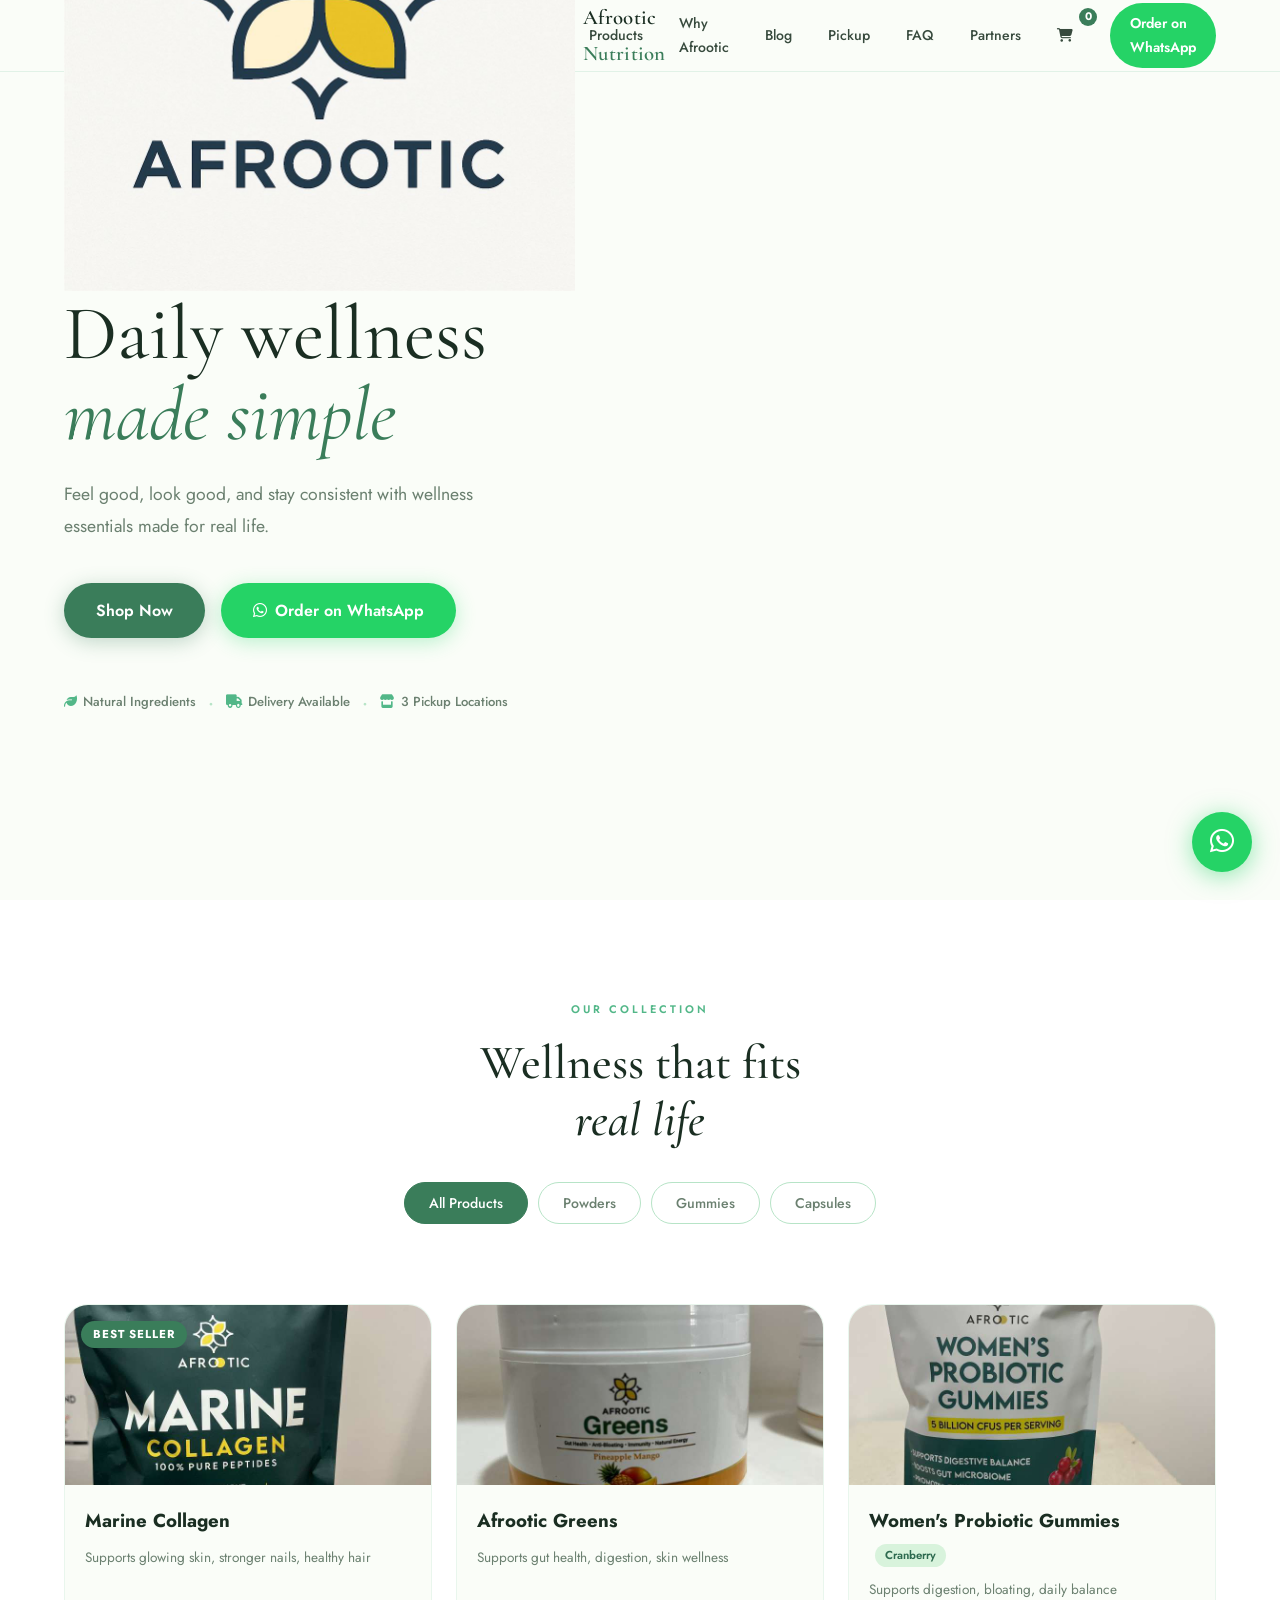
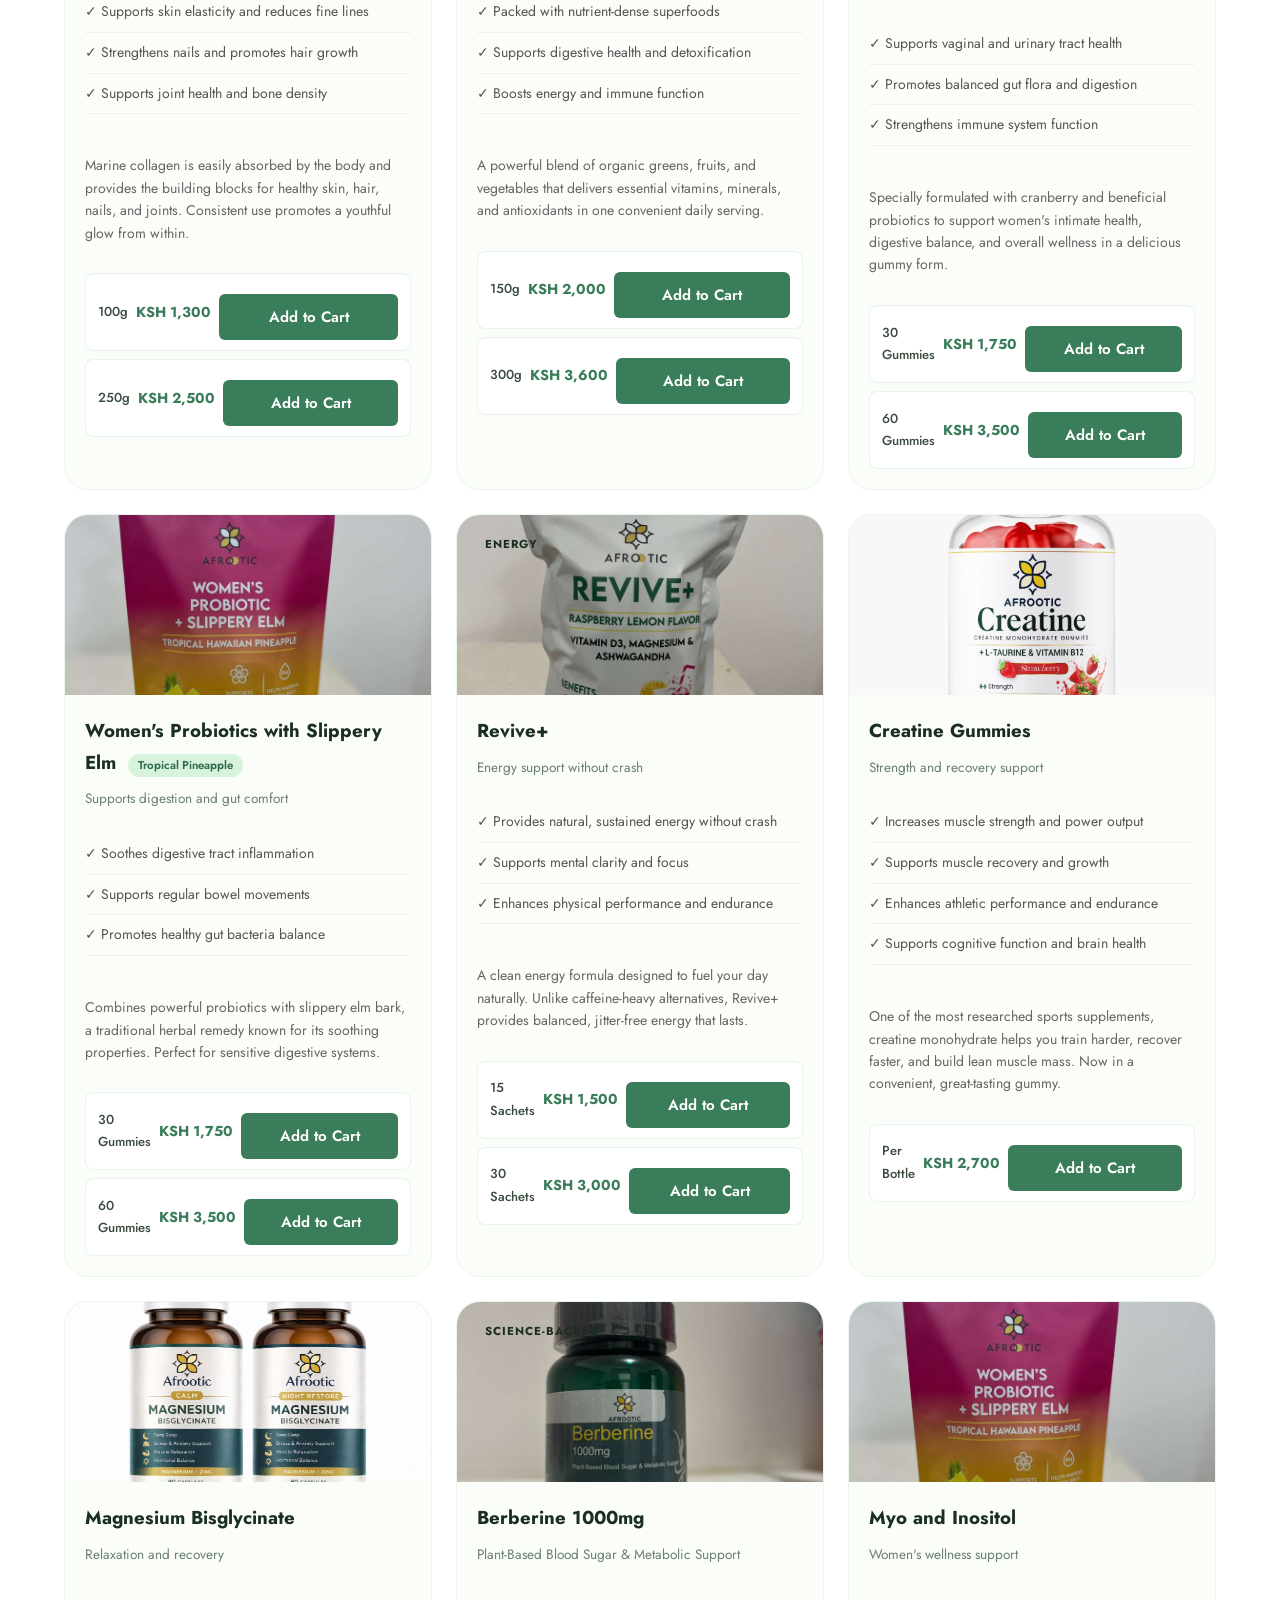
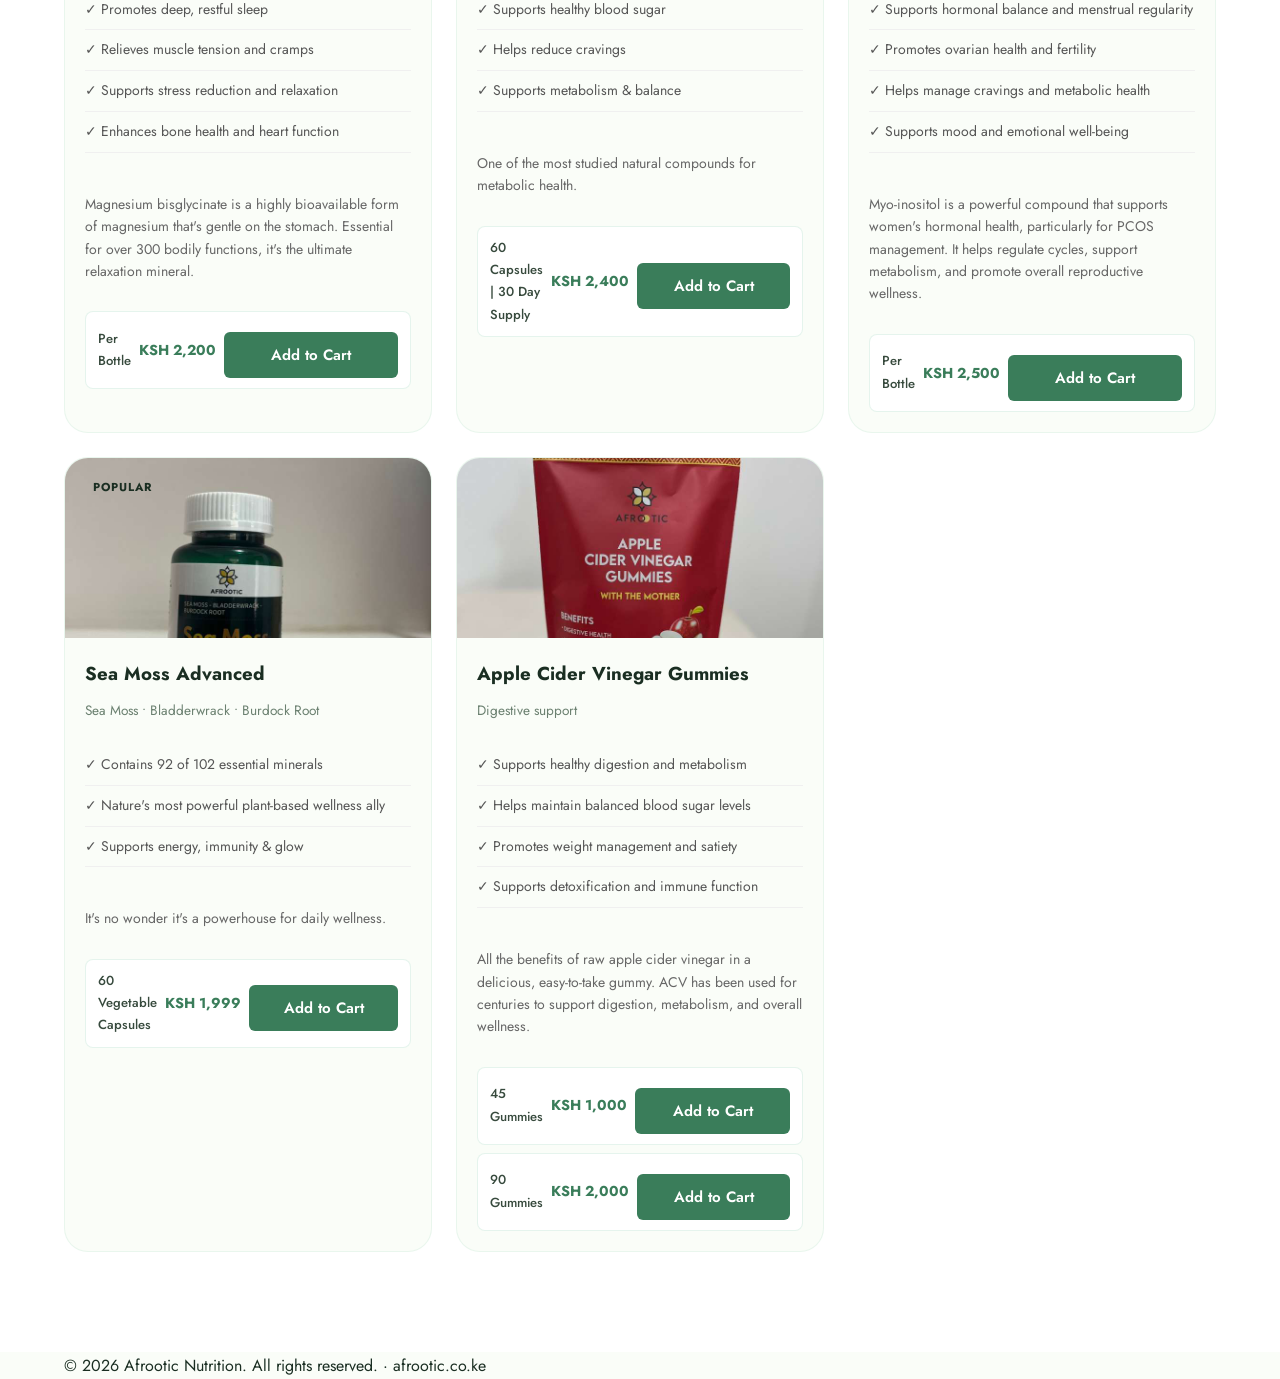
==== commit 91757f77: "Update index.html" ====
--- a/index.html
+++ b/index.html
@@ -9,16 +9,10 @@
 <link rel="preconnect" href="https://fonts.googleapis.com" />
 <link rel="preconnect" href="https://fonts.gstatic.com" crossorigin />
 <link href="https://fonts.googleapis.com/css2?family=Cormorant+Garamond:ital,wght@0,300;0,400;0,500;0,600;1,300;1,400&family=Jost:wght@300;400;500;600;700&display=swap" rel="stylesheet" />
+<!-- Font Awesome -->
 <link rel="stylesheet" href="https://cdn.jsdelivr.net/npm/@fortawesome/fontawesome-free@6.5.0/css/all.min.css" />
+<!-- Main CSS -->
 <link rel="stylesheet" href="css/style.css" />
-<link rel="stylesheet" href="css/animations.css" />
-<style>
-.cart-icon { position:relative; color:#2C5F2D; font-size:20px; margin-right:15px; text-decoration:none; }
-.cart-icon:hover { color:#4CAF50; }
-.cart-count { position:absolute; top:-8px; right:-10px; background:#4CAF50; color:white; border-radius:50%; width:18px; height:18px; display:flex; align-items:center; justify-content:center; font-size:11px; font-weight:bold; }
-.add-to-cart-btn { width:100%; padding:12px 20px; background:#4CAF50; color:white; border:none; border-radius:6px; font-size:15px; font-weight:600; cursor:pointer; transition:all 0.3s; margin-top:10px; }
-.add-to-cart-btn:hover { background:#45a049; transform:translateY(-2px); box-shadow:0 4px 12px rgba(76, 175, 80, 0.3); }
-</style>
 </head>
 <body>
 <header id="navbar">
@@ -34,11 +28,8 @@
 <a href="#pickup">Pickup</a>
 <a href="#faq">FAQ</a>
 <a href="opportunities.html">Partners</a>
-<a href="cart.html" class="cart-icon">
-<i class="fas fa-shopping-cart"></i>
-<span class="cart-count" id="cart-count">0</span>
-</a>
-<a href="https://wa.me/254745479845?text=Hi!%20I%27d%20like%20to%20order%20from%20Afrootic%20Nutrition" target="_blank" class="nav-cta">Order on WhatsApp</a>
+<a href="cart.html" class="cart-icon"><i class="fas fa-shopping-cart"></i><span class="cart-count" id="cart-count">0</span></a>
+<a href="https://wa.me/254745479845?text=Hi!%20I%27d%20like%20to%20order" target="_blank" class="nav-cta">Order on WhatsApp</a>
 </nav>
 <button class="hamburger" id="hamburger"><span></span><span></span><span></span></button>
 </div>
@@ -46,25 +37,42 @@
 <div class="mobile-overlay" id="mobileOverlay"></div>
 
 <section class="hero" id="home">
-<h1>Daily wellness<br /><em>made simple</em></h1>
-<p>Feel good, look good, and stay consistent with wellness essentials made for real life.</p>
+<div class="hero-content">
+<div class="hero-badge"><span class="badge-dot"></span>Premium Wellness · Made in Kenya</div>
+<h1 class="hero-headline">Daily wellness<br /><em>made simple</em></h1>
+<p class="hero-sub">Feel good, look good, and stay consistent with wellness essentials made for real life.</p>
 <div class="hero-cta-group">
 <a href="#collection" class="btn btn-primary">Shop Now</a>
-<a href="https://wa.me/254745479845" target="_blank" class="btn btn-whatsapp">Order on WhatsApp</a>
+<a href="https://wa.me/254745479845" target="_blank" class="btn btn-whatsapp"><i class="fab fa-whatsapp"></i> Order on WhatsApp</a>
+</div>
+<div class="hero-trust">
+<div class="trust-item"><i class="fas fa-leaf"></i> Natural Ingredients</div>
+<div class="trust-divider">·</div>
+<div class="trust-item"><i class="fas fa-truck"></i> Delivery Available</div>
+<div class="trust-divider">·</div>
+<div class="trust-item"><i class="fas fa-store"></i> 3 Pickup Locations</div>
+</div>
 </div>
 </section>
 
-<section class="products" id="products">
+<section class="collection-intro" id="collection">
 <div class="container">
-<h2>OUR COLLECTION</h2>
+<div class="section-tag">OUR COLLECTION</div>
+<h2 class="section-title">Wellness that fits<br /><em>real life</em></h2>
 <div class="category-pills">
 <button class="pill active" data-filter="all">All Products</button>
 <button class="pill" data-filter="powder">Powders</button>
 <button class="pill" data-filter="gummies">Gummies</button>
 <button class="pill" data-filter="capsules">Capsules</button>
 </div>
-<div class="products-grid">
-
+</div>
+</section>
+
+<section class="products" id="products">
+<div class="container">
+<div class="products-grid" id="productsGrid">
+
+<!-- Marine Collagen -->
 <div class="product-card" data-category="powder">
 <div class="product-badge bestseller">Best Seller</div>
 <div class="product-image-wrap">
@@ -72,232 +80,213 @@
 </div>
 <div class="product-info">
 <h3>Marine Collagen</h3>
-<p>Supports glowing skin, stronger nails, healthy hair</p>
-<div class="product-variants">
-<div class="variant">
-<span class="variant-size">100g</span>
-<span class="variant-price">KSH 1,300</span>
-<button class="add-to-cart-btn" data-id="1" data-name="Marine Collagen 100g" data-price="1300" data-image="images/marine-collagen-250g.jpg">Add to Cart</button>
-</div>
-<div class="variant">
-<span class="variant-size">250g</span>
-<span class="variant-price">KSH 2,500</span>
-<button class="add-to-cart-btn" data-id="2" data-name="Marine Collagen 250g" data-price="2500" data-image="images/marine-collagen-250g.jpg">Add to Cart</button>
-</div>
-</div>
-</div>
-</div>
-
+<p class="product-benefit">Supports glowing skin, stronger nails, healthy hair</p>
+<ul class="product-features">
+<li>✓ Supports skin elasticity and reduces fine lines</li>
+<li>✓ Strengthens nails and promotes hair growth</li>
+<li>✓ Supports joint health and bone density</li>
+</ul>
+<p class="product-description">Marine collagen is easily absorbed by the body and provides the building blocks for healthy skin, hair, nails, and joints. Consistent use promotes a youthful glow from within.</p>
+<div class="product-variants">
+<div class="variant"><span class="variant-size">100g</span><span class="variant-price">KSH 1,300</span><button class="add-to-cart-btn" data-id="1" data-name="Marine Collagen 100g" data-price="1300" data-image="images/marine-collagen-250g.jpg">Add to Cart</button></div>
+<div class="variant"><span class="variant-size">250g</span><span class="variant-price">KSH 2,500</span><button class="add-to-cart-btn" data-id="2" data-name="Marine Collagen 250g" data-price="2500" data-image="images/marine-collagen-250g.jpg">Add to Cart</button></div>
+</div>
+</div>
+</div>
+
+<!-- Afrootic Greens -->
 <div class="product-card" data-category="powder">
-<div class="product-image-wrap">
-<img src="images/greens-pineapple-mango.jpg" alt="Afrootic Greens" class="product-photo" loading="lazy" />
-</div>
+<div class="product-image-wrap"><img src="images/greens-pineapple-mango.jpg" alt="Afrootic Greens" class="product-photo" loading="lazy" /></div>
 <div class="product-info">
 <h3>Afrootic Greens</h3>
-<p>Supports gut health, digestion, skin wellness</p>
-<div class="product-variants">
-<div class="variant">
-<span class="variant-size">150g</span>
-<span class="variant-price">KSH 2,000</span>
-<button class="add-to-cart-btn" data-id="3" data-name="Afrootic Greens 150g" data-price="2000" data-image="images/greens-pineapple-mango.jpg">Add to Cart</button>
-</div>
-<div class="variant">
-<span class="variant-size">300g</span>
-<span class="variant-price">KSH 3,600</span>
-<button class="add-to-cart-btn" data-id="4" data-name="Afrootic Greens 300g" data-price="3600" data-image="images/greens-pineapple-mango.jpg">Add to Cart</button>
-</div>
-</div>
-</div>
-</div>
-
+<p class="product-benefit">Supports gut health, digestion, skin wellness</p>
+<ul class="product-features">
+<li>✓ Packed with nutrient-dense superfoods</li>
+<li>✓ Supports digestive health and detoxification</li>
+<li>✓ Boosts energy and immune function</li>
+</ul>
+<p class="product-description">A powerful blend of organic greens, fruits, and vegetables that delivers essential vitamins, minerals, and antioxidants in one convenient daily serving.</p>
+<div class="product-variants">
+<div class="variant"><span class="variant-size">150g</span><span class="variant-price">KSH 2,000</span><button class="add-to-cart-btn" data-id="3" data-name="Afrootic Greens 150g" data-price="2000" data-image="images/greens-pineapple-mango.jpg">Add to Cart</button></div>
+<div class="variant"><span class="variant-size">300g</span><span class="variant-price">KSH 3,600</span><button class="add-to-cart-btn" data-id="4" data-name="Afrootic Greens 300g" data-price="3600" data-image="images/greens-pineapple-mango.jpg">Add to Cart</button></div>
+</div>
+</div>
+</div>
+
+<!-- Probiotic Gummies Cranberry -->
 <div class="product-card" data-category="gummies">
-<div class="product-image-wrap">
-<img src="images/probiotic-cranberry.jpg" alt="Probiotic Gummies" class="product-photo" loading="lazy" />
-</div>
+<div class="product-image-wrap"><img src="images/probiotic-cranberry.jpg" alt="Probiotic Gummies" class="product-photo" loading="lazy" /></div>
 <div class="product-info">
 <h3>Women's Probiotic Gummies <span class="flavor-tag">Cranberry</span></h3>
-<p>Supports digestion, bloating, daily balance</p>
-<div class="product-variants">
-<div class="variant">
-<span class="variant-size">30 Gummies</span>
-<span class="variant-price">KSH 1,750</span>
-<button class="add-to-cart-btn" data-id="5" data-name="Probiotic Gummies Cranberry 30ct" data-price="1750" data-image="images/probiotic-cranberry.jpg">Add to Cart</button>
-</div>
-<div class="variant">
-<span class="variant-size">60 Gummies</span>
-<span class="variant-price">KSH 3,500</span>
-<button class="add-to-cart-btn" data-id="6" data-name="Probiotic Gummies Cranberry 60ct" data-price="3500" data-image="images/probiotic-cranberry.jpg">Add to Cart</button>
-</div>
-</div>
-</div>
-</div>
-
+<p class="product-benefit">Supports digestion, bloating, daily balance</p>
+<ul class="product-features">
+<li>✓ Supports vaginal and urinary tract health</li>
+<li>✓ Promotes balanced gut flora and digestion</li>
+<li>✓ Strengthens immune system function</li>
+</ul>
+<p class="product-description">Specially formulated with cranberry and beneficial probiotics to support women's intimate health, digestive balance, and overall wellness in a delicious gummy form.</p>
+<div class="product-variants">
+<div class="variant"><span class="variant-size">30 Gummies</span><span class="variant-price">KSH 1,750</span><button class="add-to-cart-btn" data-id="5" data-name="Probiotic Gummies Cranberry 30ct" data-price="1750" data-image="images/probiotic-cranberry.jpg">Add to Cart</button></div>
+<div class="variant"><span class="variant-size">60 Gummies</span><span class="variant-price">KSH 3,500</span><button class="add-to-cart-btn" data-id="6" data-name="Probiotic Gummies Cranberry 60ct" data-price="3500" data-image="images/probiotic-cranberry.jpg">Add to Cart</button></div>
+</div>
+</div>
+</div>
+
+<!-- Probiotics Slippery Elm -->
 <div class="product-card" data-category="gummies">
-<div class="product-image-wrap">
-<img src="images/probiotic-slippery-elm.jpg" alt="Slippery Elm Probiotics" class="product-photo" loading="lazy" />
-</div>
-<div class="product-info">
-<h3>Women's Probiotics with Slippery Elm <span class="flavor-tag">Pineapple</span></h3>
-<p>Supports digestion and gut comfort</p>
-<div class="product-variants">
-<div class="variant">
-<span class="variant-size">30 Gummies</span>
-<span class="variant-price">KSH 1,750</span>
-<button class="add-to-cart-btn" data-id="7" data-name="Probiotic Slippery Elm 30ct" data-price="1750" data-image="images/probiotic-slippery-elm.jpg">Add to Cart</button>
-</div>
-<div class="variant">
-<span class="variant-size">60 Gummies</span>
-<span class="variant-price">KSH 3,500</span>
-<button class="add-to-cart-btn" data-id="8" data-name="Probiotic Slippery Elm 60ct" data-price="3500" data-image="images/probiotic-slippery-elm.jpg">Add to Cart</button>
-</div>
-</div>
-</div>
-</div>
-
+<div class="product-image-wrap"><img src="images/probiotic-slippery-elm.jpg" alt="Slippery Elm" class="product-photo" loading="lazy" /></div>
+<div class="product-info">
+<h3>Women's Probiotics with Slippery Elm <span class="flavor-tag">Tropical Pineapple</span></h3>
+<p class="product-benefit">Supports digestion and gut comfort</p>
+<ul class="product-features">
+<li>✓ Soothes digestive tract inflammation</li>
+<li>✓ Supports regular bowel movements</li>
+<li>✓ Promotes healthy gut bacteria balance</li>
+</ul>
+<p class="product-description">Combines powerful probiotics with slippery elm bark, a traditional herbal remedy known for its soothing properties. Perfect for sensitive digestive systems.</p>
+<div class="product-variants">
+<div class="variant"><span class="variant-size">30 Gummies</span><span class="variant-price">KSH 1,750</span><button class="add-to-cart-btn" data-id="7" data-name="Probiotic Slippery Elm 30ct" data-price="1750" data-image="images/probiotic-slippery-elm.jpg">Add to Cart</button></div>
+<div class="variant"><span class="variant-size">60 Gummies</span><span class="variant-price">KSH 3,500</span><button class="add-to-cart-btn" data-id="8" data-name="Probiotic Slippery Elm 60ct" data-price="3500" data-image="images/probiotic-slippery-elm.jpg">Add to Cart</button></div>
+</div>
+</div>
+</div>
+
+<!-- Revive+ -->
 <div class="product-card" data-category="powder">
 <div class="product-badge new">Energy</div>
-<div class="product-image-wrap">
-<img src="images/revive-plus-2.jpg" alt="Revive+" class="product-photo" loading="lazy" />
-</div>
+<div class="product-image-wrap"><img src="images/revive-plus-2.jpg" alt="Revive+" class="product-photo" loading="lazy" /></div>
 <div class="product-info">
 <h3>Revive+</h3>
-<p>Energy support without crash</p>
-<div class="product-variants">
-<div class="variant">
-<span class="variant-size">15 Sachets</span>
-<span class="variant-price">KSH 1,500</span>
-<button class="add-to-cart-btn" data-id="9" data-name="Revive+ 15 Sachets" data-price="1500" data-image="images/revive-plus-2.jpg">Add to Cart</button>
-</div>
-<div class="variant">
-<span class="variant-size">30 Sachets</span>
-<span class="variant-price">KSH 3,000</span>
-<button class="add-to-cart-btn" data-id="10" data-name="Revive+ 30 Sachets" data-price="3000" data-image="images/revive-plus-2.jpg">Add to Cart</button>
-</div>
-</div>
-</div>
-</div>
-
+<p class="product-benefit">Energy support without crash</p>
+<ul class="product-features">
+<li>✓ Provides natural, sustained energy without crash</li>
+<li>✓ Supports mental clarity and focus</li>
+<li>✓ Enhances physical performance and endurance</li>
+</ul>
+<p class="product-description">A clean energy formula designed to fuel your day naturally. Unlike caffeine-heavy alternatives, Revive+ provides balanced, jitter-free energy that lasts.</p>
+<div class="product-variants">
+<div class="variant"><span class="variant-size">15 Sachets</span><span class="variant-price">KSH 1,500</span><button class="add-to-cart-btn" data-id="9" data-name="Revive+ 15 Sachets" data-price="1500" data-image="images/revive-plus-2.jpg">Add to Cart</button></div>
+<div class="variant"><span class="variant-size">30 Sachets</span><span class="variant-price">KSH 3,000</span><button class="add-to-cart-btn" data-id="10" data-name="Revive+ 30 Sachets" data-price="3000" data-image="images/revive-plus-2.jpg">Add to Cart</button></div>
+</div>
+</div>
+</div>
+
+<!-- Creatine Gummies -->
 <div class="product-card" data-category="gummies">
-<div class="product-image-wrap">
-<img src="images/creatine-gummies.jpg" alt="Creatine Gummies" class="product-photo" loading="lazy" />
-</div>
+<div class="product-image-wrap"><img src="images/creatine-gummies.jpg" alt="Creatine Gummies" class="product-photo" loading="lazy" /></div>
 <div class="product-info">
 <h3>Creatine Gummies</h3>
-<p>Strength and recovery support</p>
-<div class="product-variants single">
-<div class="variant">
-<span class="variant-size">Per Bottle</span>
-<span class="variant-price">KSH 2,700</span>
-<button class="add-to-cart-btn" data-id="11" data-name="Creatine Gummies" data-price="2700" data-image="images/creatine-gummies.jpg">Add to Cart</button>
-</div>
-</div>
-</div>
-</div>
-
+<p class="product-benefit">Strength and recovery support</p>
+<ul class="product-features">
+<li>✓ Increases muscle strength and power output</li>
+<li>✓ Supports muscle recovery and growth</li>
+<li>✓ Enhances athletic performance and endurance</li>
+<li>✓ Supports cognitive function and brain health</li>
+</ul>
+<p class="product-description">One of the most researched sports supplements, creatine monohydrate helps you train harder, recover faster, and build lean muscle mass. Now in a convenient, great-tasting gummy.</p>
+<div class="product-variants single">
+<div class="variant"><span class="variant-size">Per Bottle</span><span class="variant-price">KSH 2,700</span><button class="add-to-cart-btn" data-id="11" data-name="Creatine Gummies" data-price="2700" data-image="images/creatine-gummies.jpg">Add to Cart</button></div>
+</div>
+</div>
+</div>
+
+<!-- Magnesium Bisglycinate -->
 <div class="product-card" data-category="capsules">
-<div class="product-image-wrap">
-<img src="images/magnesium-bisglycinate.jpg" alt="Magnesium Bisglycinate" class="product-photo" loading="lazy" />
-</div>
+<div class="product-image-wrap"><img src="images/magnesium-bisglycinate.jpg" alt="Magnesium Bisglycinate" class="product-photo" loading="lazy" /></div>
 <div class="product-info">
 <h3>Magnesium Bisglycinate</h3>
-<p>Relaxation and recovery</p>
-<div class="product-variants single">
-<div class="variant">
-<span class="variant-size">Per Bottle</span>
-<span class="variant-price">KSH 2,200</span>
-<button class="add-to-cart-btn" data-id="12" data-name="Magnesium Bisglycinate" data-price="2200" data-image="images/magnesium-bisglycinate.jpg">Add to Cart</button>
-</div>
-</div>
-</div>
-</div>
-
+<p class="product-benefit">Relaxation and recovery</p>
+<ul class="product-features">
+<li>✓ Promotes deep, restful sleep</li>
+<li>✓ Relieves muscle tension and cramps</li>
+<li>✓ Supports stress reduction and relaxation</li>
+<li>✓ Enhances bone health and heart function</li>
+</ul>
+<p class="product-description">Magnesium bisglycinate is a highly bioavailable form of magnesium that's gentle on the stomach. Essential for over 300 bodily functions, it's the ultimate relaxation mineral.</p>
+<div class="product-variants single">
+<div class="variant"><span class="variant-size">Per Bottle</span><span class="variant-price">KSH 2,200</span><button class="add-to-cart-btn" data-id="12" data-name="Magnesium Bisglycinate" data-price="2200" data-image="images/magnesium-bisglycinate.jpg">Add to Cart</button></div>
+</div>
+</div>
+</div>
+
+<!-- Berberine 1000mg -->
 <div class="product-card" data-category="capsules">
 <div class="product-badge science">Science-Backed</div>
-<div class="product-image-wrap">
-<img src="images/berberine-1000mg.jpg" alt="Berberine 1000mg" class="product-photo" loading="lazy" />
-</div>
+<div class="product-image-wrap"><img src="images/berberine-1000mg.jpg" alt="Berberine 1000mg" class="product-photo" loading="lazy" /></div>
 <div class="product-info">
 <h3>Berberine 1000mg</h3>
-<p>Plant-Based Blood Sugar & Metabolic Support</p>
+<p class="product-benefit">Plant-Based Blood Sugar & Metabolic Support</p>
 <ul class="product-features">
 <li>✓ Supports healthy blood sugar</li>
 <li>✓ Helps reduce cravings</li>
 <li>✓ Supports metabolism & balance</li>
 </ul>
-<p>One of the most studied natural compounds for metabolic health.</p>
-<div class="product-variants single">
-<div class="variant">
-<span class="variant-size">60 Capsules | 30 Day Supply</span>
-<span class="variant-price">KSH 2,400</span>
-<button class="add-to-cart-btn" data-id="13" data-name="Berberine 1000mg" data-price="2400" data-image="images/berberine-1000mg.jpg">Add to Cart</button>
-</div>
-</div>
-</div>
-</div>
-
+<p class="product-description">One of the most studied natural compounds for metabolic health.</p>
+<div class="product-variants single">
+<div class="variant"><span class="variant-size">60 Capsules | 30 Day Supply</span><span class="variant-price">KSH 2,400</span><button class="add-to-cart-btn" data-id="13" data-name="Berberine 1000mg" data-price="2400" data-image="images/berberine-1000mg.jpg">Add to Cart</button></div>
+</div>
+</div>
+</div>
+
+<!-- Myo and Inositol -->
 <div class="product-card" data-category="capsules">
-<div class="product-image-wrap">
-<img src="images/probiotic-slippery-elm.jpg" alt="Myo and Inositol" class="product-photo" loading="lazy" />
-</div>
+<div class="product-image-wrap"><img src="images/probiotic-slippery-elm.jpg" alt="Myo and Inositol" class="product-photo" loading="lazy" /></div>
 <div class="product-info">
 <h3>Myo and Inositol</h3>
-<p>Women's wellness support</p>
-<div class="product-variants single">
-<div class="variant">
-<span class="variant-size">Per Bottle</span>
-<span class="variant-price">KSH 2,500</span>
-<button class="add-to-cart-btn" data-id="14" data-name="Myo and Inositol" data-price="2500" data-image="images/probiotic-slippery-elm.jpg">Add to Cart</button>
-</div>
-</div>
-</div>
-</div>
-
+<p class="product-benefit">Women's wellness support</p>
+<ul class="product-features">
+<li>✓ Supports hormonal balance and menstrual regularity</li>
+<li>✓ Promotes ovarian health and fertility</li>
+<li>✓ Helps manage cravings and metabolic health</li>
+<li>✓ Supports mood and emotional well-being</li>
+</ul>
+<p class="product-description">Myo-inositol is a powerful compound that supports women's hormonal health, particularly for PCOS management. It helps regulate cycles, support metabolism, and promote overall reproductive wellness.</p>
+<div class="product-variants single">
+<div class="variant"><span class="variant-size">Per Bottle</span><span class="variant-price">KSH 2,500</span><button class="add-to-cart-btn" data-id="14" data-name="Myo and Inositol" data-price="2500" data-image="images/probiotic-slippery-elm.jpg">Add to Cart</button></div>
+</div>
+</div>
+</div>
+
+<!-- Sea Moss Advanced -->
 <div class="product-card" data-category="capsules">
 <div class="product-badge popular">Popular</div>
-<div class="product-image-wrap">
-<img src="images/sea-moss-advanced.jpg" alt="Sea Moss Advanced" class="product-photo" loading="lazy" />
-</div>
+<div class="product-image-wrap"><img src="images/sea-moss-advanced.jpg" alt="Sea Moss Advanced" class="product-photo" loading="lazy" /></div>
 <div class="product-info">
 <h3>Sea Moss Advanced</h3>
-<p>Sea Moss • Bladderwrack • Burdock Root</p>
+<p class="product-benefit">Sea Moss • Bladderwrack • Burdock Root</p>
 <ul class="product-features">
 <li>✓ Contains 92 of 102 essential minerals</li>
 <li>✓ Nature's most powerful plant-based wellness ally</li>
 <li>✓ Supports energy, immunity & glow</li>
 </ul>
-<p>It's no wonder it's a powerhouse for daily wellness.</p>
-<div class="product-variants single">
-<div class="variant">
-<span class="variant-size">60 Vegetable Capsules</span>
-<span class="variant-price">KSH 1,999</span>
-<button class="add-to-cart-btn" data-id="15" data-name="Sea Moss Advanced" data-price="1999" data-image="images/sea-moss-advanced.jpg">Add to Cart</button>
-</div>
-</div>
-</div>
-</div>
-
+<p class="product-description">It's no wonder it's a powerhouse for daily wellness.</p>
+<div class="product-variants single">
+<div class="variant"><span class="variant-size">60 Vegetable Capsules</span><span class="variant-price">KSH 1,999</span><button class="add-to-cart-btn" data-id="15" data-name="Sea Moss Advanced" data-price="1999" data-image="images/sea-moss-advanced.jpg">Add to Cart</button></div>
+</div>
+</div>
+</div>
+
+<!-- ACV Gummies 45ct -->
 <div class="product-card" data-category="gummies">
-<div class="product-image-wrap">
-<img src="images/acv-gummies-90.jpg" alt="ACV Gummies" class="product-photo" loading="lazy" />
-</div>
+<div class="product-image-wrap"><img src="images/acv-gummies-90.jpg" alt="ACV Gummies" class="product-photo" loading="lazy" /></div>
 <div class="product-info">
 <h3>Apple Cider Vinegar Gummies</h3>
-<p>Digestive support</p>
-<div class="product-variants">
-<div class="variant">
-<span class="variant-size">45 Gummies</span>
-<span class="variant-price">KSH 1,000</span>
-<button class="add-to-cart-btn" data-id="16" data-name="ACV Gummies 45ct" data-price="1000" data-image="images/acv-gummies-90.jpg">Add to Cart</button>
-</div>
-<div class="variant">
-<span class="variant-size">90 Gummies</span>
-<span class="variant-price">KSH 2,000</span>
-<button class="add-to-cart-btn" data-id="17" data-name="ACV Gummies 90ct" data-price="2000" data-image="images/acv-gummies-90.jpg">Add to Cart</button>
-</div>
-</div>
-</div>
-</div>
-</div>
+<p class="product-benefit">Digestive support</p>
+<ul class="product-features">
+<li>✓ Supports healthy digestion and metabolism</li>
+<li>✓ Helps maintain balanced blood sugar levels</li>
+<li>✓ Promotes weight management and satiety</li>
+<li>✓ Supports detoxification and immune function</li>
+</ul>
+<p class="product-description">All the benefits of raw apple cider vinegar in a delicious, easy-to-take gummy. ACV has been used for centuries to support digestion, metabolism, and overall wellness.</p>
+<div class="product-variants">
+<div class="variant"><span class="variant-size">45 Gummies</span><span class="variant-price">KSH 1,000</span><button class="add-to-cart-btn" data-id="16" data-name="ACV Gummies 45ct" data-price="1000" data-image="images/acv-gummies-90.jpg">Add to Cart</button></div>
+<div class="variant"><span class="variant-size">90 Gummies</span><span class="variant-price">KSH 2,000</span><button class="add-to-cart-btn" data-id="17" data-name="ACV Gummies 90ct" data-price="2000" data-image="images/acv-gummies-90.jpg">Add to Cart</button></div>
+</div>
+</div>
+</div>
+
+</div><!-- /.products-grid -->
 </div>
 </section>
 
--- a/css/style.css
+++ b/css/style.css
@@ -1,6 +1,7 @@
 /* ============================================================
-   AFROOTIC NUTRITION — PREMIUM WELLNESS BRAND STYLESHEET
-   ============================================================ */
+AFROOTIC NUTRITION — PREMIUM WELLNESS BRAND STYLESHEET
+Color Palette: Forest Green, Warm White, Natural Earth
+============================================================ */
 
 /* ---- CSS CUSTOM PROPERTIES ---- */
 :root {
@@ -11,154 +12,143 @@
   --green-pale:   #b7e4c7;
   --green-mist:   #d8f3dc;
   --green-bg:     #f0faf3;
-
   --white:        #ffffff;
   --off-white:    #fafdf8;
   --cream:        #f5f0e8;
-
+  --warm-beige:   #e8dcc8;
+  --tan:          #c8a882;
   --text-dark:    #1a2e22;
   --text-mid:     #374a3d;
   --text-light:   #6b8070;
-
+  --text-muted:   #9aaa9f;
   --wa-green:     #25d366;
   --wa-dark:      #128c7e;
-
   --shadow-sm:    0 2px 12px rgba(42, 90, 60, 0.08);
   --shadow-md:    0 8px 32px rgba(42, 90, 60, 0.12);
   --shadow-lg:    0 20px 60px rgba(42, 90, 60, 0.16);
-
   --radius-sm:    8px;
   --radius-md:    16px;
   --radius-lg:    24px;
-
   --font-display: 'Cormorant Garamond', Georgia, serif;
-  --font-body:    'Jost', 'Inter', system-ui, sans-serif;
-
+  --font-body:    'Jost', system-ui, sans-serif;
   --nav-height:   72px;
-  --transition:   0.3s cubic-bezier(0.4, 0, 0.2, 1);
 }
 
-/* ---- RESET ---- */
-*, *::before, *::after {
-  box-sizing: border-box;
-  margin: 0;
-  padding: 0;
-}
-
+/* ---- RESET & BASE ---- */
+*, *::before, *::after { box-sizing: border-box; margin: 0; padding: 0; }
+html { scroll-behavior: smooth; font-size: 16px; }
 body {
   font-family: var(--font-body);
   background: var(--off-white);
   color: var(--text-dark);
   line-height: 1.7;
-  overflow-x: hidden;
 }
+a { text-decoration: none; color: inherit; transition: 0.3s ease; }
+img { max-width: 100%; display: block; }
+button { cursor: pointer; border: none; background: none; font-family: inherit; }
+.container { max-width: 1200px; margin: 0 auto; padding: 0 24px; }
 
-img { max-width: 100%; display: block; }
-a { text-decoration: none; color: inherit; }
-button { cursor: pointer; border: none; }
+/* ---- BUTTONS ---- */
+.btn {
+  display: inline-flex;
+  align-items: center;
+  gap: 8px;
+  padding: 14px 32px;
+  border-radius: 100px;
+  font-weight: 600;
+  transition: all 0.3s;
+  cursor: pointer;
+}
+.btn-primary { background: var(--green-main); color: white; box-shadow: 0 4px 20px rgba(58, 125, 90, 0.3); }
+.btn-primary:hover { background: var(--green-dark); transform: translateY(-2px); box-shadow: 0 6px 28px rgba(58, 125, 90, 0.4); }
+.btn-whatsapp { background: var(--wa-green); color: white; box-shadow: 0 4px 20px rgba(37, 211, 102, 0.3); }
+.btn-whatsapp:hover { background: var(--wa-dark); transform: translateY(-2px); }
 
-/* ---- PRODUCT CARDS FIX ---- */
-.product-card {
-  position: relative;
-  display: flex;
-  flex-direction: column;
-  background: var(--off-white);
-  border-radius: var(--radius-lg);
-  overflow: hidden;
+/* ---- NAVIGATION ---- */
+#navbar {
+  position: fixed; top: 0; left: 0; right: 0; z-index: 1000;
+  height: var(--nav-height);
+  background: rgba(250, 253, 248, 0.92);
+  backdrop-filter: blur(16px);
+  border-bottom: 1px solid rgba(82, 183, 136, 0.15);
+  transition: all 0.3s;
 }
+.nav-container { max-width: 1200px; margin: 0 auto; padding: 0 24px; height: 100%; display: flex; align-items: center; justify-content: space-between; }
+.logo { display: flex; align-items: center; gap: 8px; }
+.logo-text { font-family: var(--font-display); font-size: 1.3rem; font-weight: 600; color: var(--text-dark); letter-spacing: 0.3px; }
+.logo-text span { color: var(--green-main); }
+.nav-links { display: flex; align-items: center; gap: 8px; }
+.nav-links a { font-size: 0.88rem; font-weight: 500; color: var(--text-mid); padding: 8px 14px; border-radius: 8px; transition: all 0.3s; }
+.nav-links a:hover { color: var(--green-main); background: var(--green-mist); }
+.nav-cta { background: var(--wa-green) !important; color: white !important; border-radius: 100px !important; padding: 9px 20px !important; font-weight: 600 !important; }
+.hamburger { display: none; flex-direction: column; gap: 5px; width: 32px; }
+.hamburger span { display: block; height: 2px; background: var(--text-dark); border-radius: 2px; transition: all 0.3s; }
 
-/* IMPORTANT FIX: click issue */
-.product-card button,
-.add-to-cart-btn {
-  position: relative;
-  z-index: 10;
-}
+/* ---- HERO SECTION ---- */
+.hero { min-height: 100vh; padding: calc(var(--nav-height) + 60px) 24px 80px; display: flex; align-items: center; gap: 60px; max-width: 1200px; margin: 0 auto; }
+.hero-content { flex: 1; max-width: 560px; }
+.hero-badge { display: inline-flex; align-items: center; gap: 8px; background: var(--green-mist); border: 1px solid var(--green-pale); color: var(--green-mid); font-size: 0.82rem; font-weight: 600; padding: 6px 16px; border-radius: 100px; margin-bottom: 24px; }
+.badge-dot { width: 6px; height: 6px; background: var(--green-light); border-radius: 50%; animation: pulse-dot 2s infinite; }
+@keyframes pulse-dot { 0%, 100% { opacity: 1; transform: scale(1); } 50% { opacity: 0.5; transform: scale(1.5); } }
+.hero-headline { font-family: var(--font-display); font-size: clamp(3rem, 6vw, 5rem); font-weight: 400; line-height: 1.05; color: var(--text-dark); margin-bottom: 24px; }
+.hero-headline em { font-style: italic; color: var(--green-main); }
+.hero-sub { font-size: 1.1rem; color: var(--text-light); line-height: 1.8; margin-bottom: 40px; max-width: 480px; }
+.hero-cta-group { display: flex; flex-wrap: wrap; gap: 16px; margin-bottom: 48px; }
+.hero-trust { display: flex; align-items: center; flex-wrap: wrap; gap: 12px; font-size: 0.82rem; color: var(--text-light); font-weight: 500; }
+.trust-item { display: flex; align-items: center; gap: 6px; }
+.trust-item i { color: var(--green-light); }
+.trust-divider { color: var(--green-pale); font-size: 1.2rem; }
 
-/* ---- ADD TO CART BUTTON (FINAL FIXED ONE ONLY) ---- */
-.add-to-cart-btn {
-  width: 100%;
-  padding: 12px 18px;
-  background: var(--green-main);
-  color: white;
-  border-radius: 6px;
-  font-size: 15px;
-  font-weight: 600;
-  cursor: pointer;
-  margin-top: 10px;
-  transition: var(--transition);
-}
+/* ---- COLLECTION INTRO ---- */
+.collection-intro { padding: 100px 0 40px; text-align: center; background: var(--white); }
+.section-tag { font-size: 11px; font-weight: 600; letter-spacing: 3px; text-transform: uppercase; color: var(--green-light); margin-bottom: 16px; display: block; }
+.section-title { font-family: var(--font-display); font-size: clamp(2rem, 4vw, 3rem); font-weight: 500; line-height: 1.2; color: var(--text-dark); margin-bottom: 20px; }
+.category-pills { display: flex; flex-wrap: wrap; gap: 10px; justify-content: center; margin-top: 32px; }
+.pill { padding: 10px 24px; border-radius: 100px; font-size: 0.88rem; font-weight: 500; border: 1.5px solid var(--green-pale); color: var(--text-light); background: transparent; transition: 0.3s; cursor: pointer; }
+.pill:hover, .pill.active { background: var(--green-main); color: white; border-color: var(--green-main); }
 
-.add-to-cart-btn:hover {
-  background: var(--green-dark);
-  transform: translateY(-2px);
-}
+/* ---- PRODUCTS SECTION ---- */
+.products { padding: 40px 0 100px; background: var(--white); }
+.products-grid { display: grid; grid-template-columns: repeat(auto-fill, minmax(280px, 1fr)); gap: 24px; }
+.product-card { background: var(--off-white); border-radius: 24px; overflow: hidden; border: 1px solid rgba(82, 183, 136, 0.1); transition: 0.3s; display: flex; flex-direction: column; position: relative; }
+.product-card:hover { transform: translateY(-6px); box-shadow: var(--shadow-lg); border-color: rgba(82, 183, 136, 0.3); }
+.product-badge { position: absolute; top: 16px; left: 16px; z-index: 2; font-size: 0.72rem; font-weight: 700; letter-spacing: 1px; text-transform: uppercase; padding: 4px 12px; border-radius: 100px; }
+.product-badge.bestseller { background: var(--green-main); color: white; }
+.product-image-wrap { position: relative; height: 180px; display: flex; align-items: center; justify-content: center; background: linear-gradient(135deg, var(--green-bg), var(--cream)); overflow: hidden; }
+.product-info { padding: 20px; display: flex; flex-direction: column; gap: 10px; flex: 1; }
+.product-name { font-family: var(--font-display); font-size: 1.2rem; font-weight: 600; color: var(--text-dark); }
+.flavor-tag { display: inline-block; font-size: 0.72rem; font-weight: 600; background: var(--green-mist); color: var(--green-mid); padding: 2px 10px; border-radius: 100px; margin-left: 6px; }
+.product-benefit { font-size: 0.85rem; color: var(--text-light); line-height: 1.5; }
+.product-features { list-style: none; padding: 0; margin: 15px 0; }
+.product-features li { padding: 8px 0; color: #555; font-size: 14px; border-bottom: 1px solid #f0f0f0; }
+.product-description { color: #666; font-size: 14px; margin: 15px 0; line-height: 1.6; }
+.product-variants { display: flex; flex-direction: column; gap: 8px; margin-top: 4px; }
+.variant { display: flex; align-items: center; gap: 8px; padding: 10px 12px; background: white; border-radius: 8px; border: 1px solid rgba(82, 183, 136, 0.15); }
+.variant-size { font-size: 0.82rem; font-weight: 500; color: var(--text-mid); flex: 1; }
+.variant-price { font-size: 0.9rem; font-weight: 700; color: var(--green-main); flex-shrink: 0; }
 
-/* ---- CART ICON ---- */
-.cart-icon {
-  position: relative;
-  font-size: 20px;
-  color: var(--green-dark);
-}
+/* ---- CART SYSTEM FIXES ---- */
+.add-to-cart-btn { width: 100%; padding: 12px 20px; background: var(--green-main); color: white; border: none; border-radius: 6px; font-size: 15px; font-weight: 600; cursor: pointer; transition: all 0.3s; margin-top: 10px; }
+.add-to-cart-btn:hover { background: var(--green-dark); transform: translateY(-2px); box-shadow: 0 4px 12px rgba(76, 175, 80, 0.3); }
+.cart-icon { position: relative; color: var(--green-dark); font-size: 20px; margin-right: 15px; text-decoration: none; }
+.cart-count { position: absolute; top: -8px; right: -10px; background: var(--green-main); color: white; border-radius: 50%; width: 18px; height: 18px; display: flex; align-items: center; justify-content: center; font-size: 11px; font-weight: bold; }
+.cart-notification { position: fixed; bottom: 100px; right: 20px; background: var(--green-main); color: white; padding: 15px 25px; border-radius: 8px; box-shadow: 0 4px 12px rgba(0,0,0,0.2); z-index: 10000; transform: translateX(400px); transition: transform 0.3s ease; font-weight: 500; }
+.cart-notification.show { transform: translateX(0); }
+.whatsapp-float { position: fixed; bottom: 28px; right: 28px; z-index: 999; width: 60px; height: 60px; border-radius: 50%; background: var(--wa-green); color: white; display: flex; align-items: center; justify-content: center; font-size: 1.7rem; box-shadow: 0 4px 24px rgba(37, 211, 102, 0.5); transition: 0.3s; }
+.whatsapp-float:hover { transform: scale(1.1); }
 
-.cart-count {
-  position: absolute;
-  top: -8px;
-  right: -10px;
-  background: var(--green-main);
-  color: white;
-  border-radius: 50%;
-  width: 18px;
-  height: 18px;
-  font-size: 11px;
-  display: flex;
-  align-items: center;
-  justify-content: center;
-}
+/* ==== FINAL CLICK FIXES ==== */
+.add-to-cart-btn { position: relative !important; z-index: 10 !important; pointer-events: auto !important; }
+.product-card * { pointer-events: auto !important; }
+.product-card { position: relative !important; z-index: 2 !important; }
+.product-image-wrap { pointer-events: none !important; }
 
-/* ---- CART NOTIFICATION FIX ---- */
-.cart-notification {
-  position: fixed;
-  bottom: 100px;
-  right: 20px;
-  background: var(--green-main);
-  color: white;
-  padding: 14px 20px;
-  border-radius: 8px;
-  z-index: 9999;
-  transform: translateX(120%);
-  transition: 0.3s ease;
-  font-weight: 500;
-}
-
-.cart-notification.show {
-  transform: translateX(0);
-}
-
-/* ---- PRODUCT IMAGE FIX ---- */
-.product-image-wrap {
-  position: relative;
-  z-index: 1;
-  pointer-events: auto;
-}
-
-/* ---- BUTTON BASE SAFETY ---- */
-button {
-  font-family: inherit;
-}
-
-/* ---- FLOATING WHATSAPP ---- */
-.whatsapp-float {
-  position: fixed;
-  bottom: 28px;
-  right: 28px;
-  width: 60px;
-  height: 60px;
-  border-radius: 50%;
-  background: var(--wa-green);
-  color: white;
-  display: flex;
-  align-items: center;
-  justify-content: center;
-  font-size: 1.7rem;
-  z-index: 999;
+/* RESPONSIVE */
+@media (max-width: 768px) {
+  .hero { flex-direction: column; padding: calc(var(--nav-height) + 40px) 24px; text-align: center; }
+  .hero-content { max-width: 100%; }
+  .hero-cta-group { justify-content: center; }
+  .nav-links { display: none; }
+  .hamburger { display: flex; }
+  .products-grid { grid-template-columns: 1fr; }
 }
